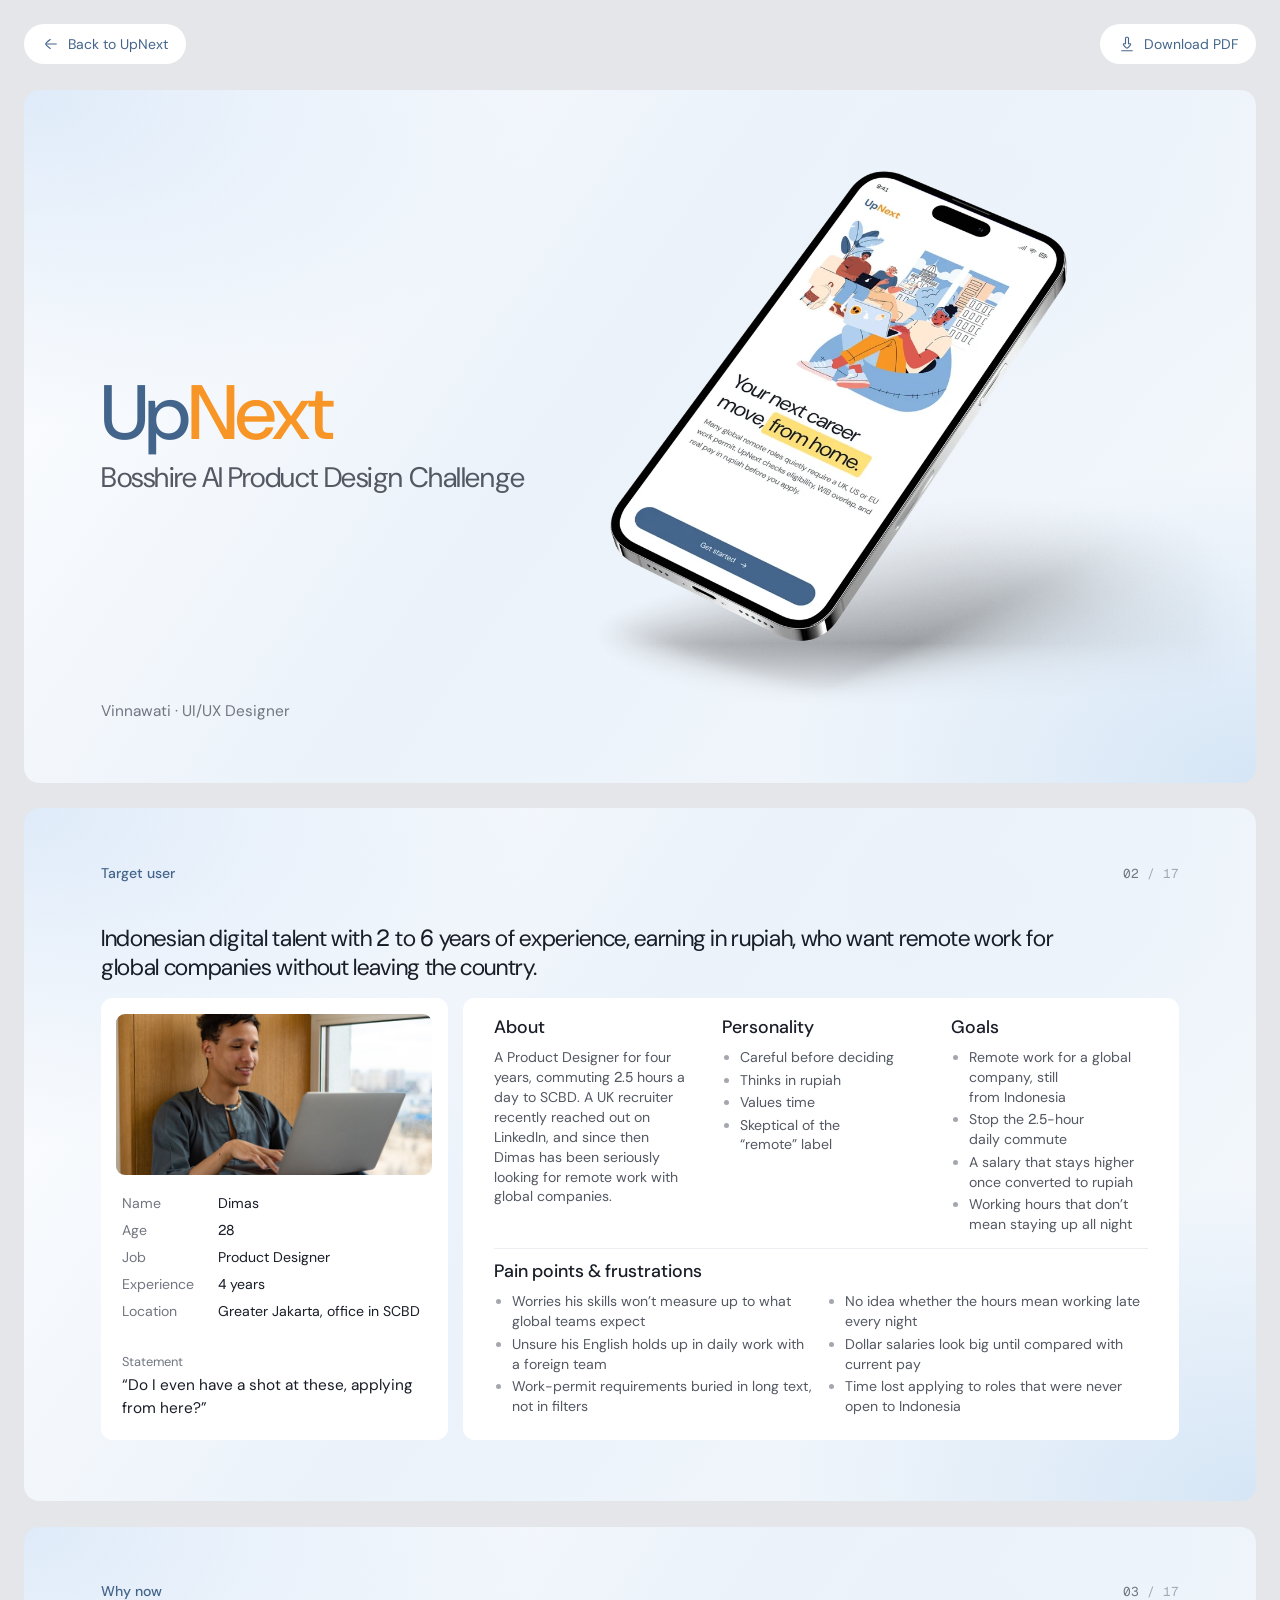
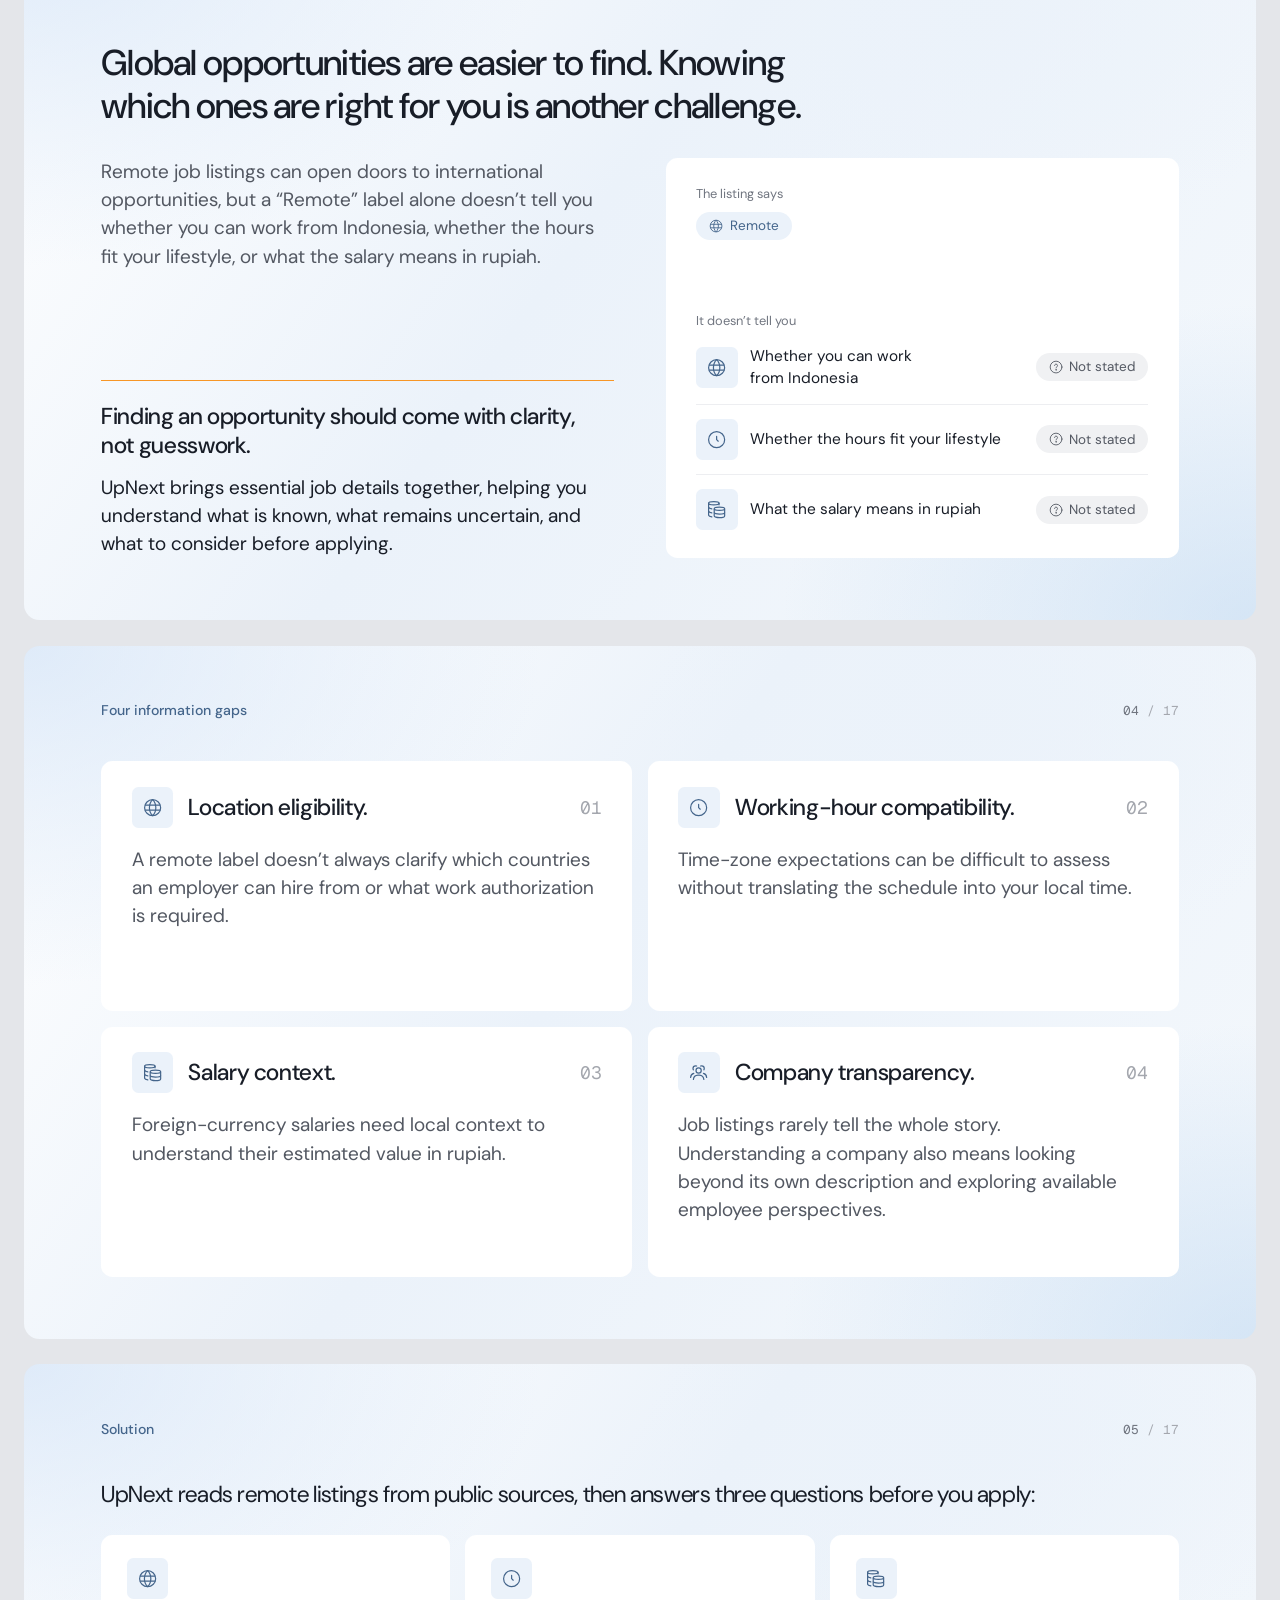
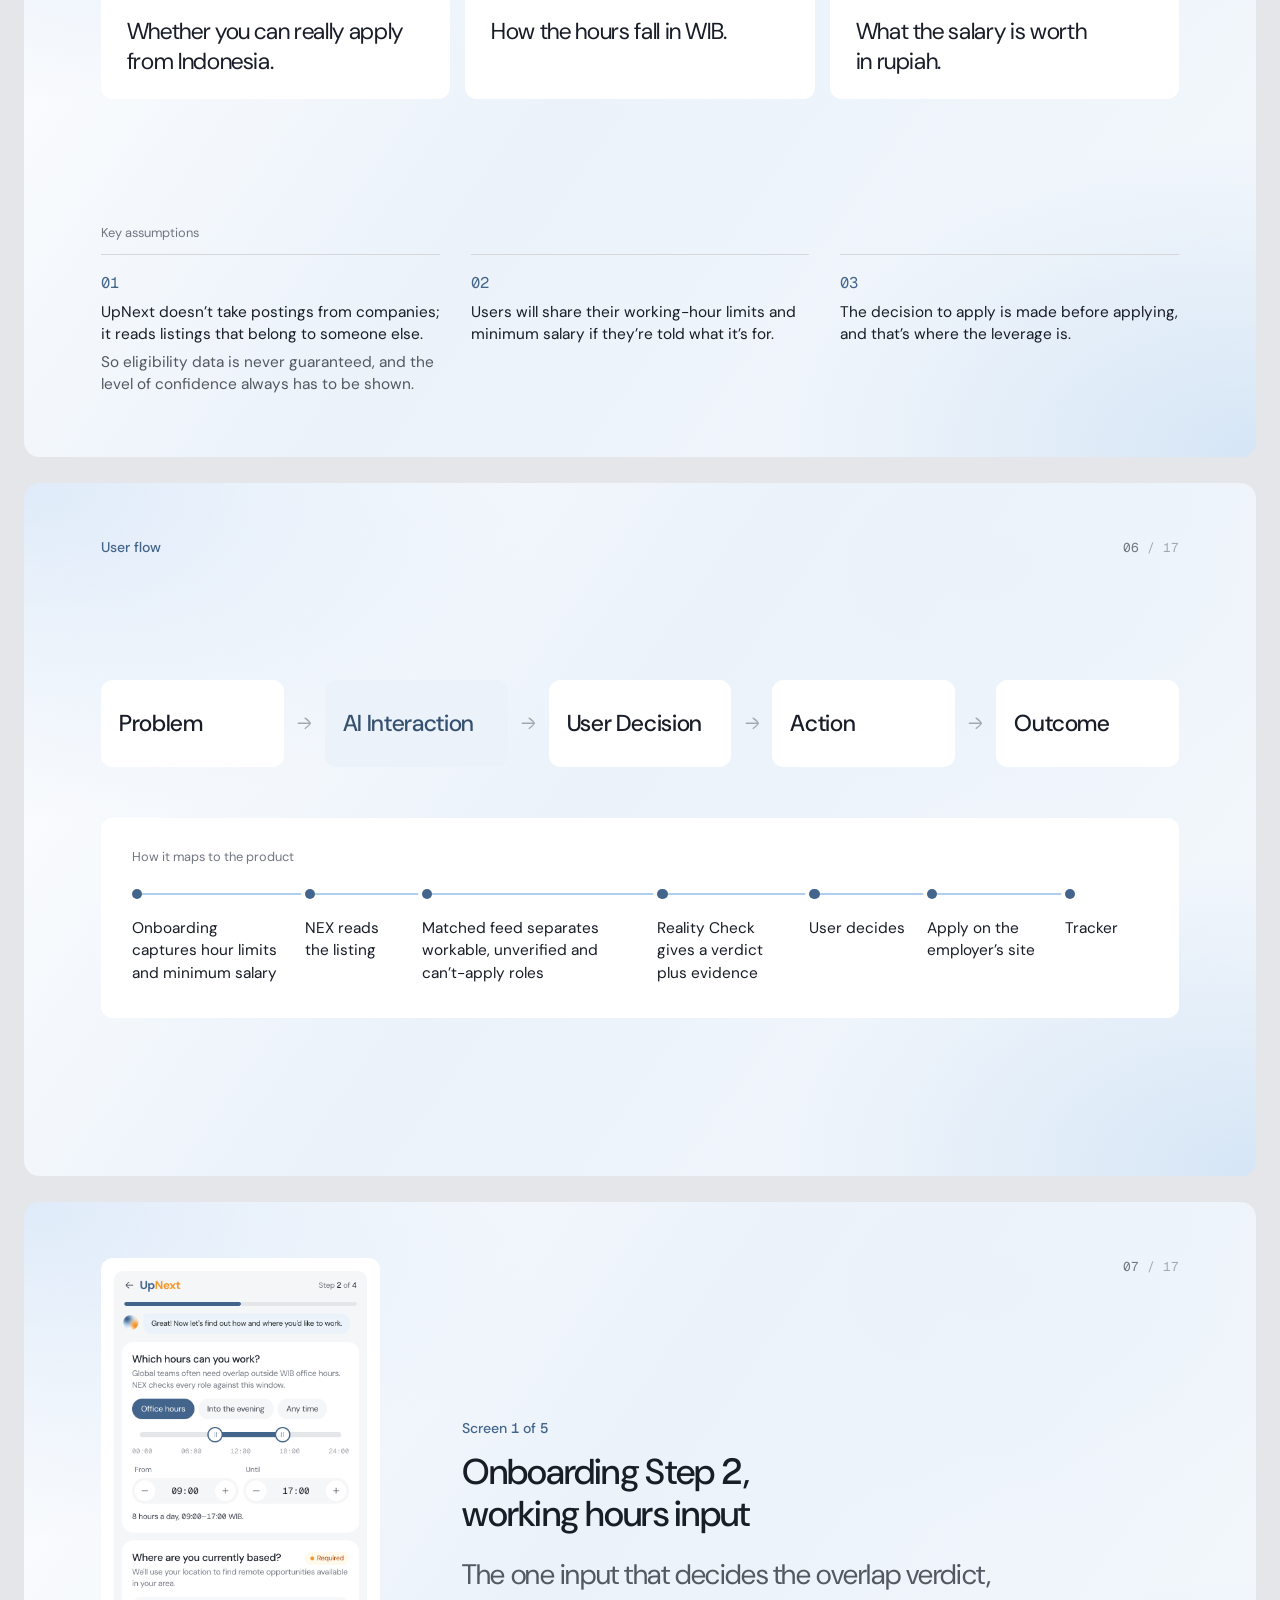
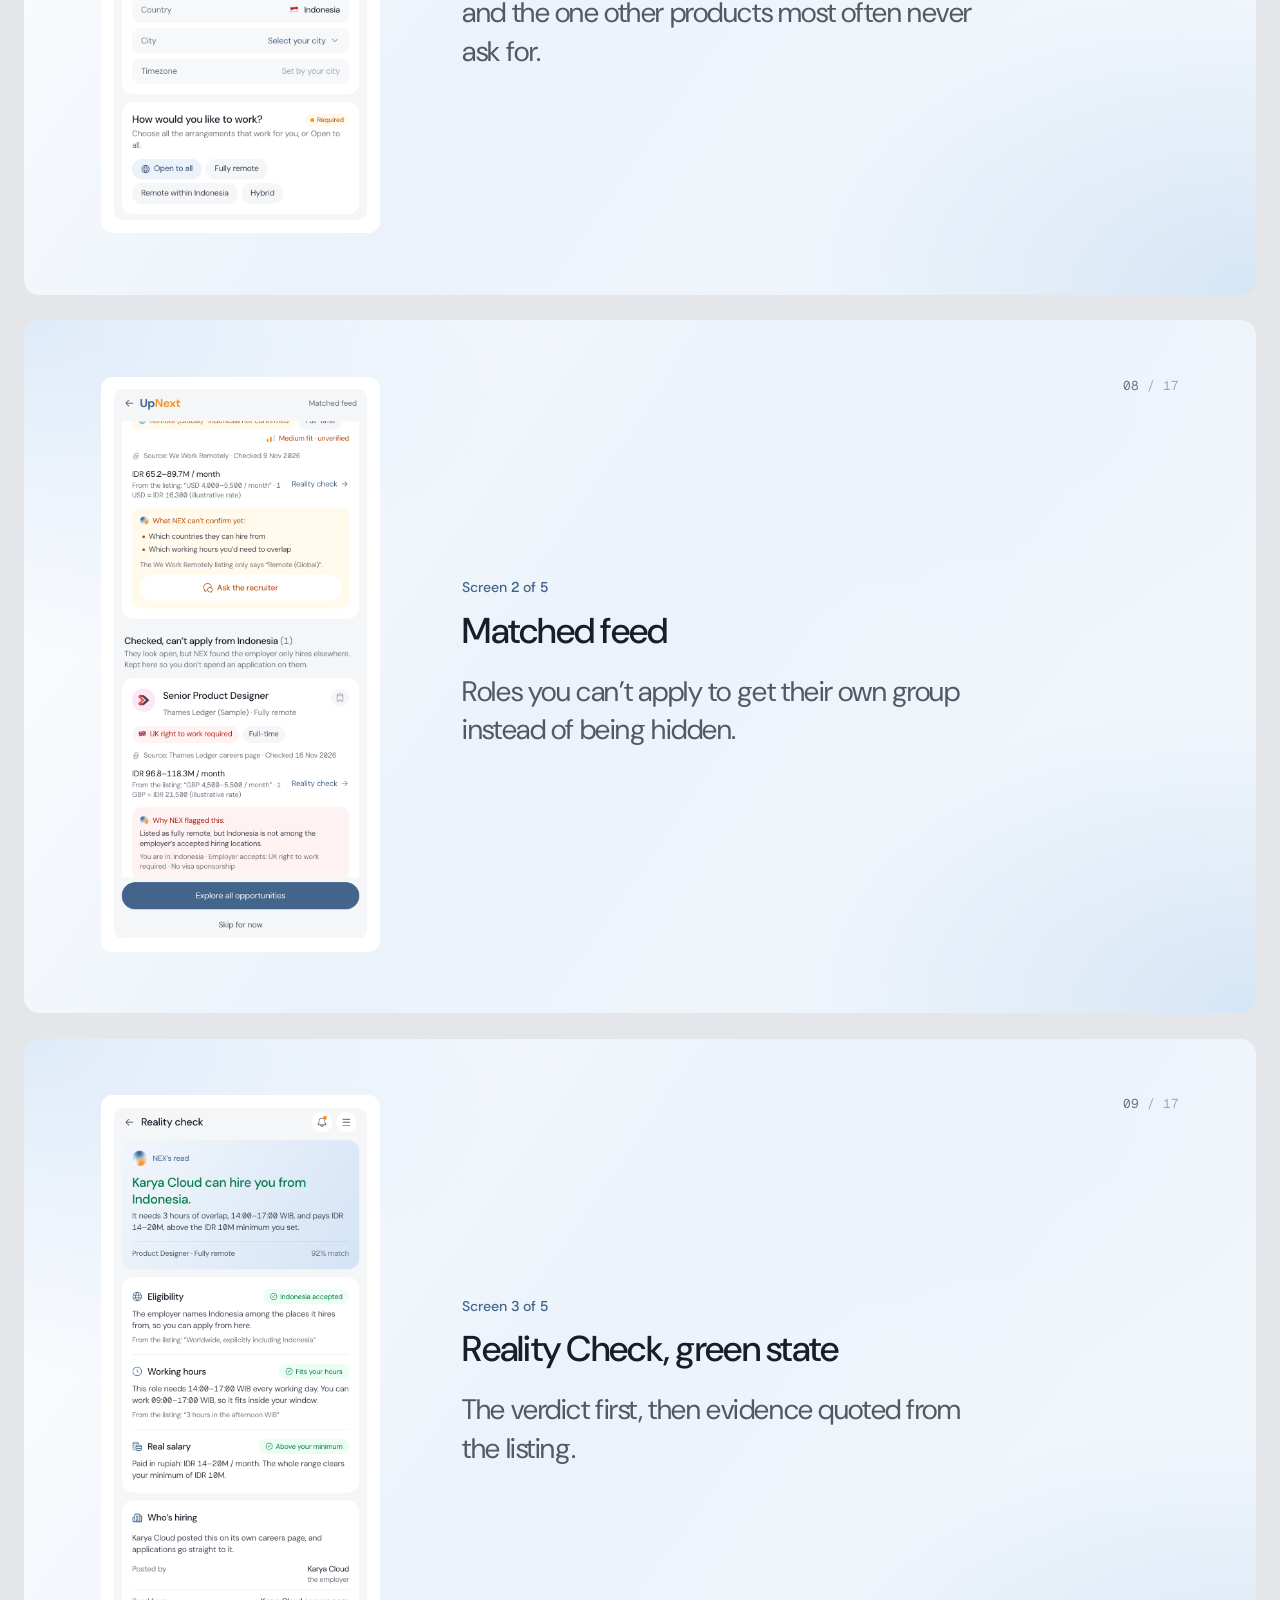
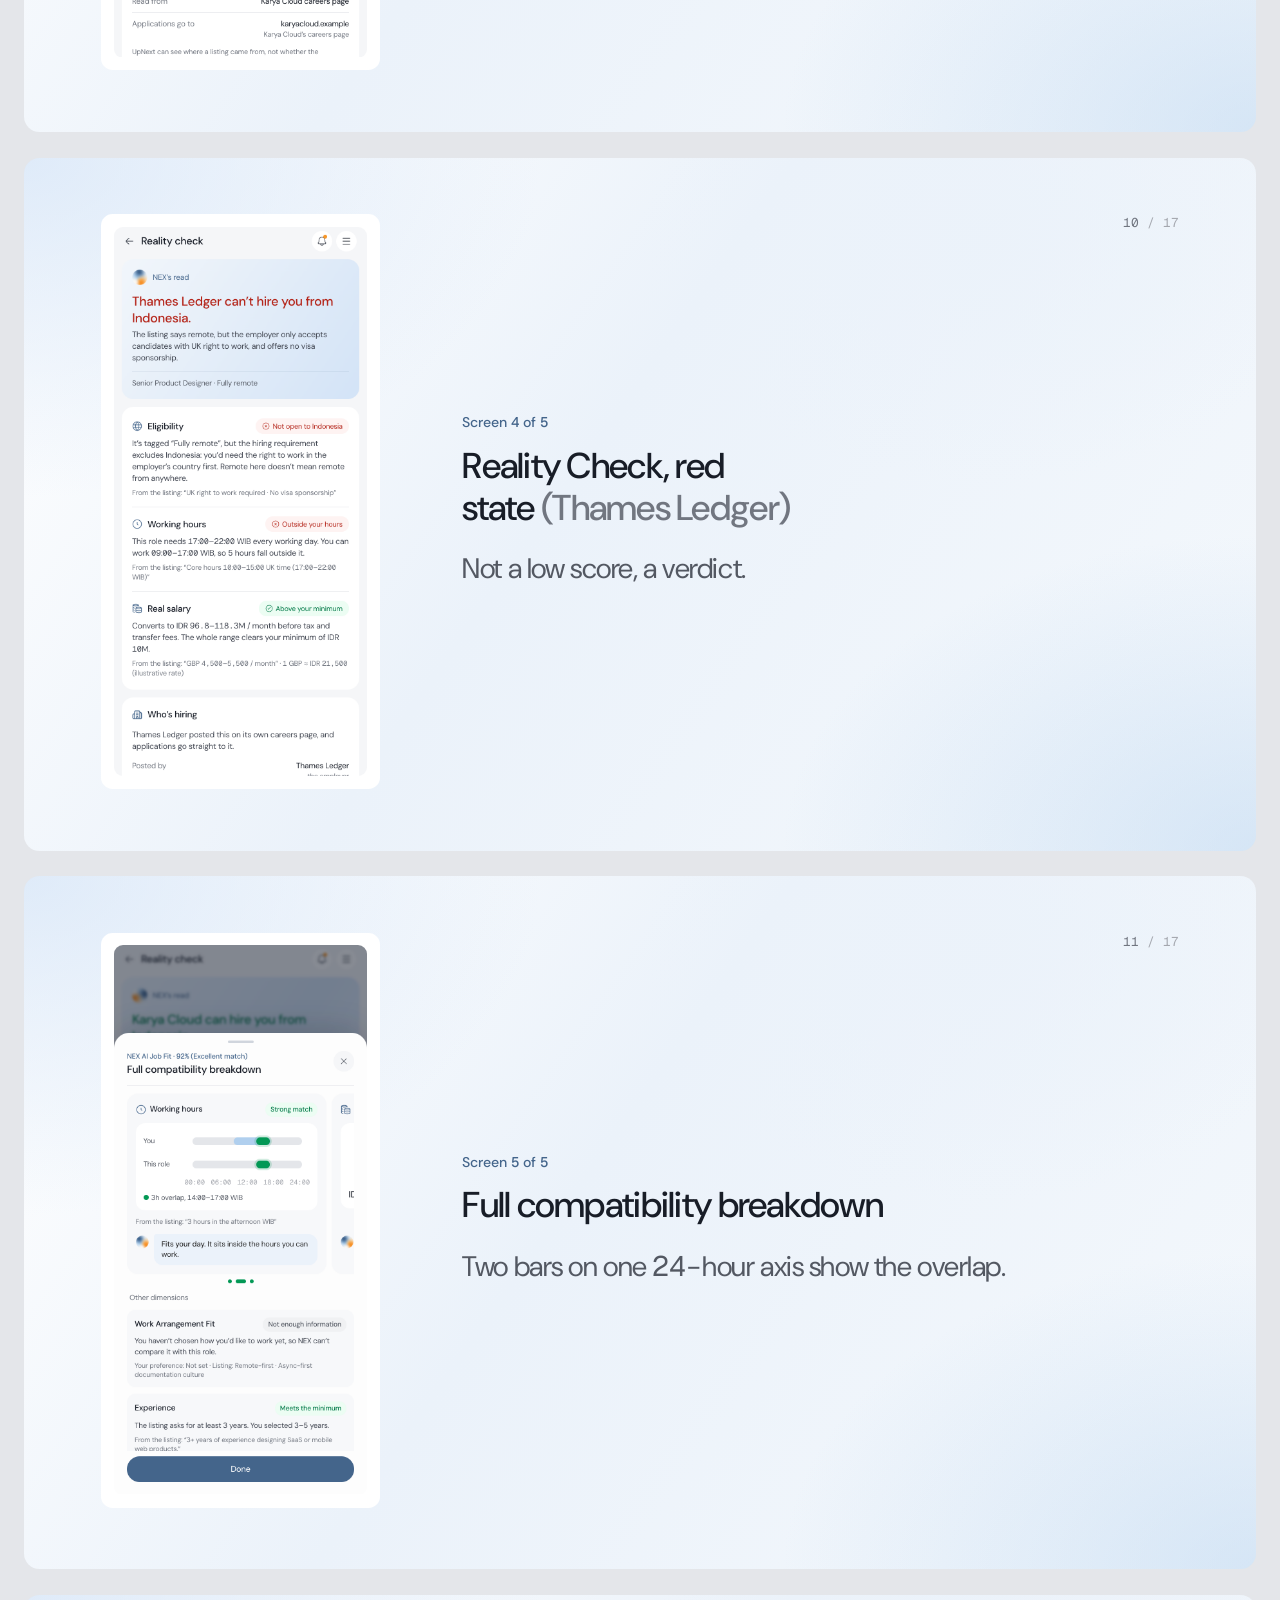
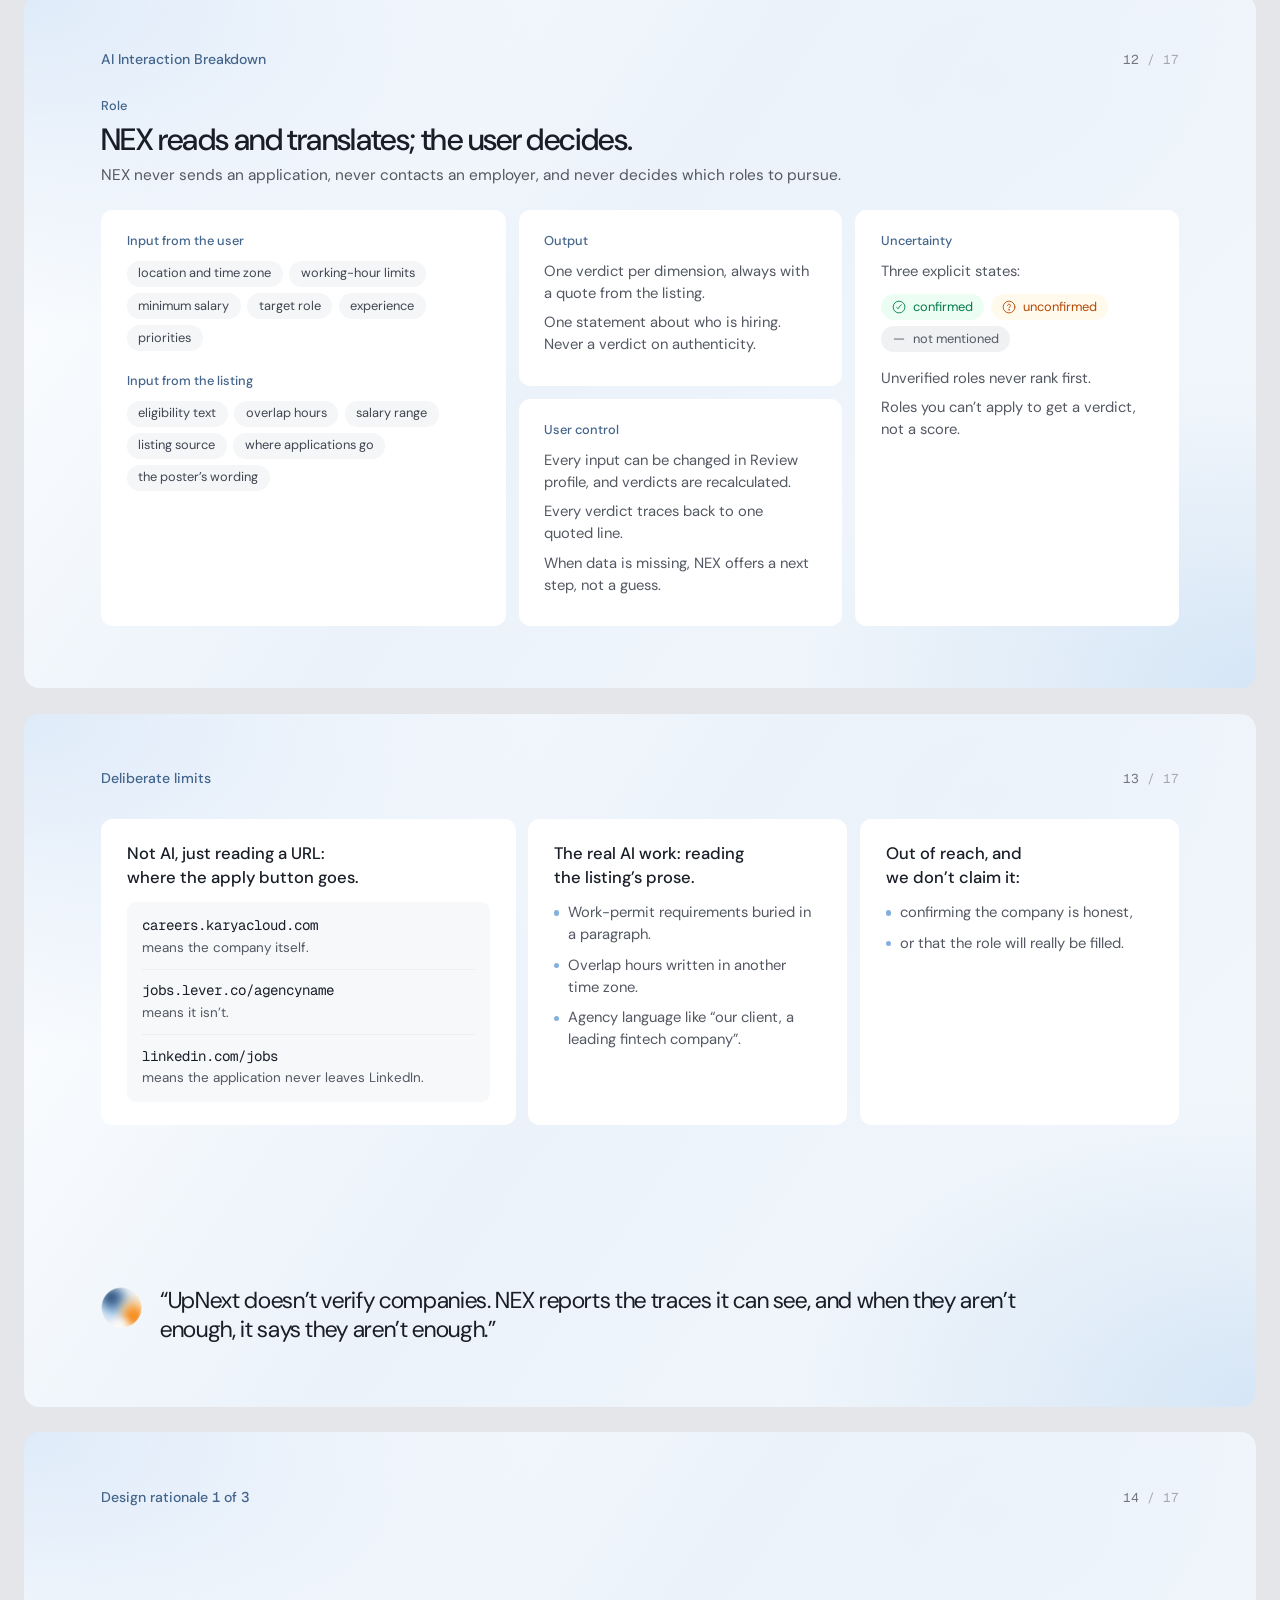
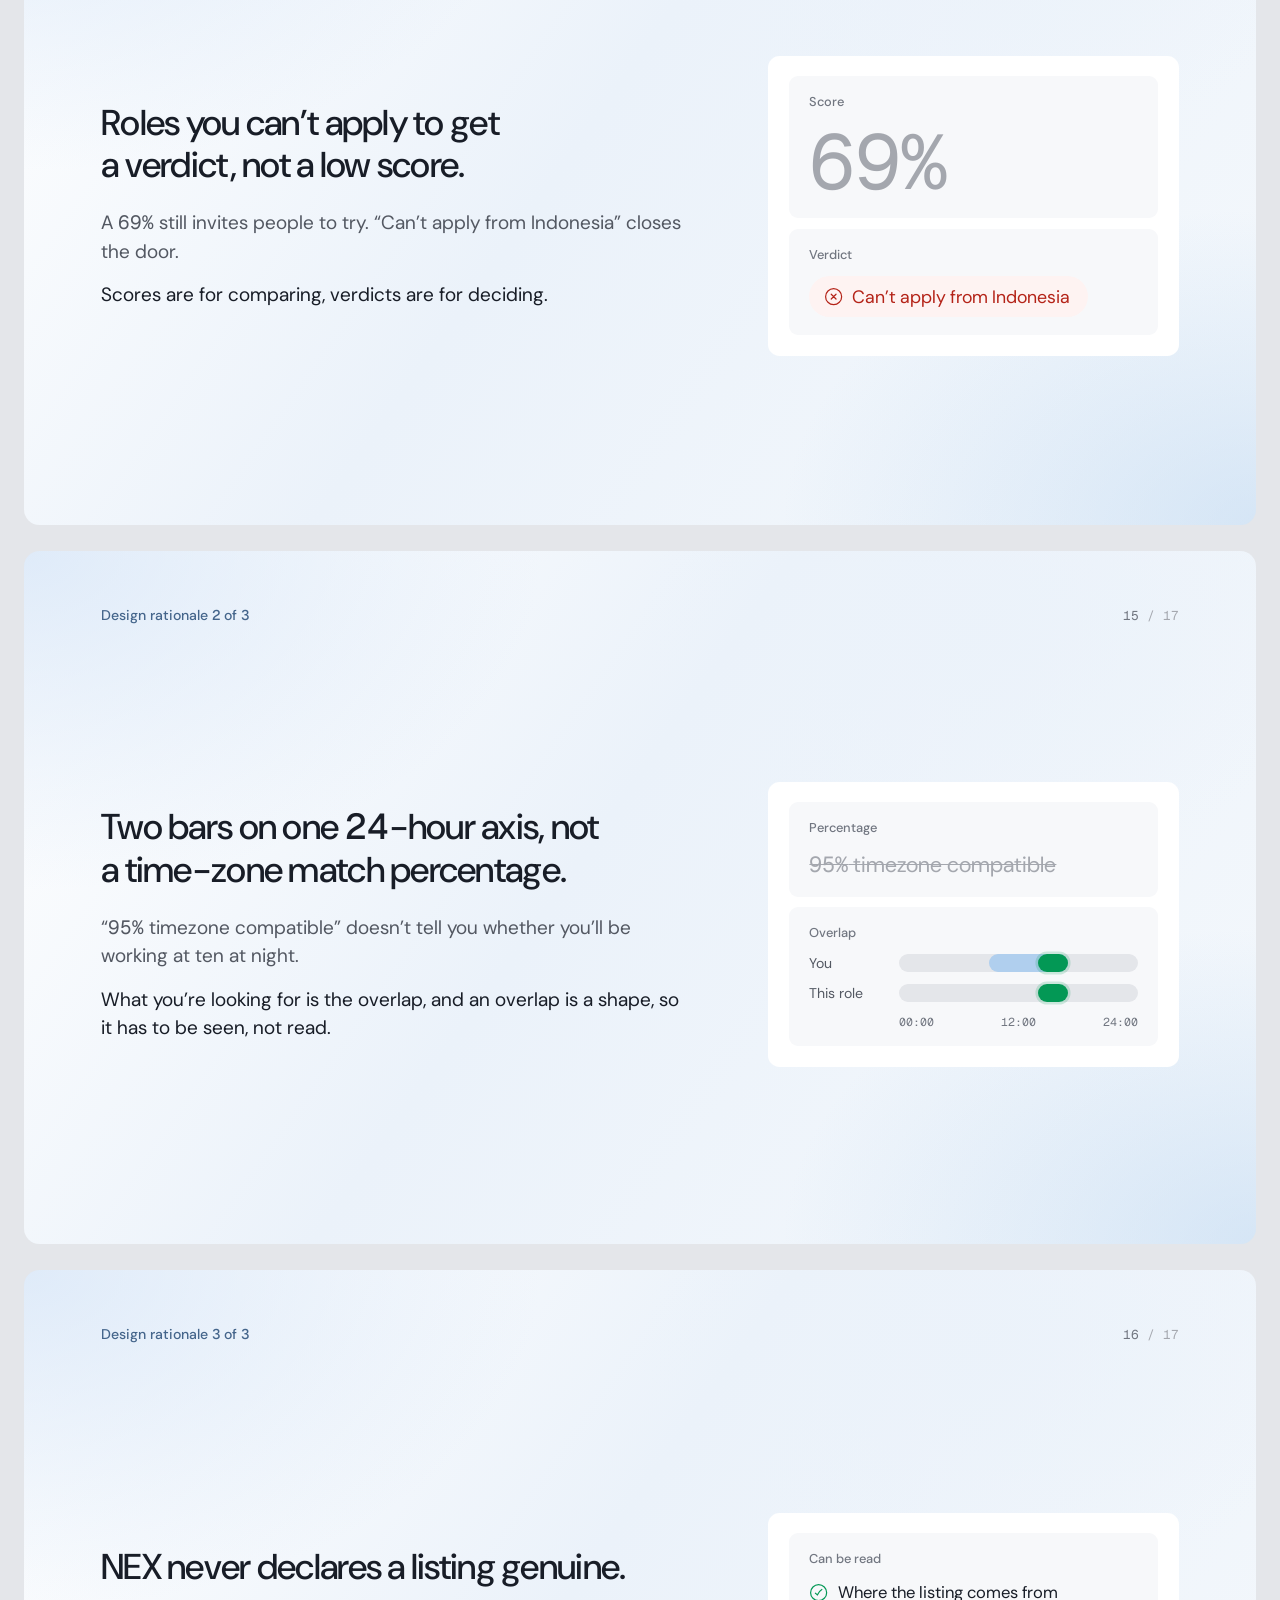
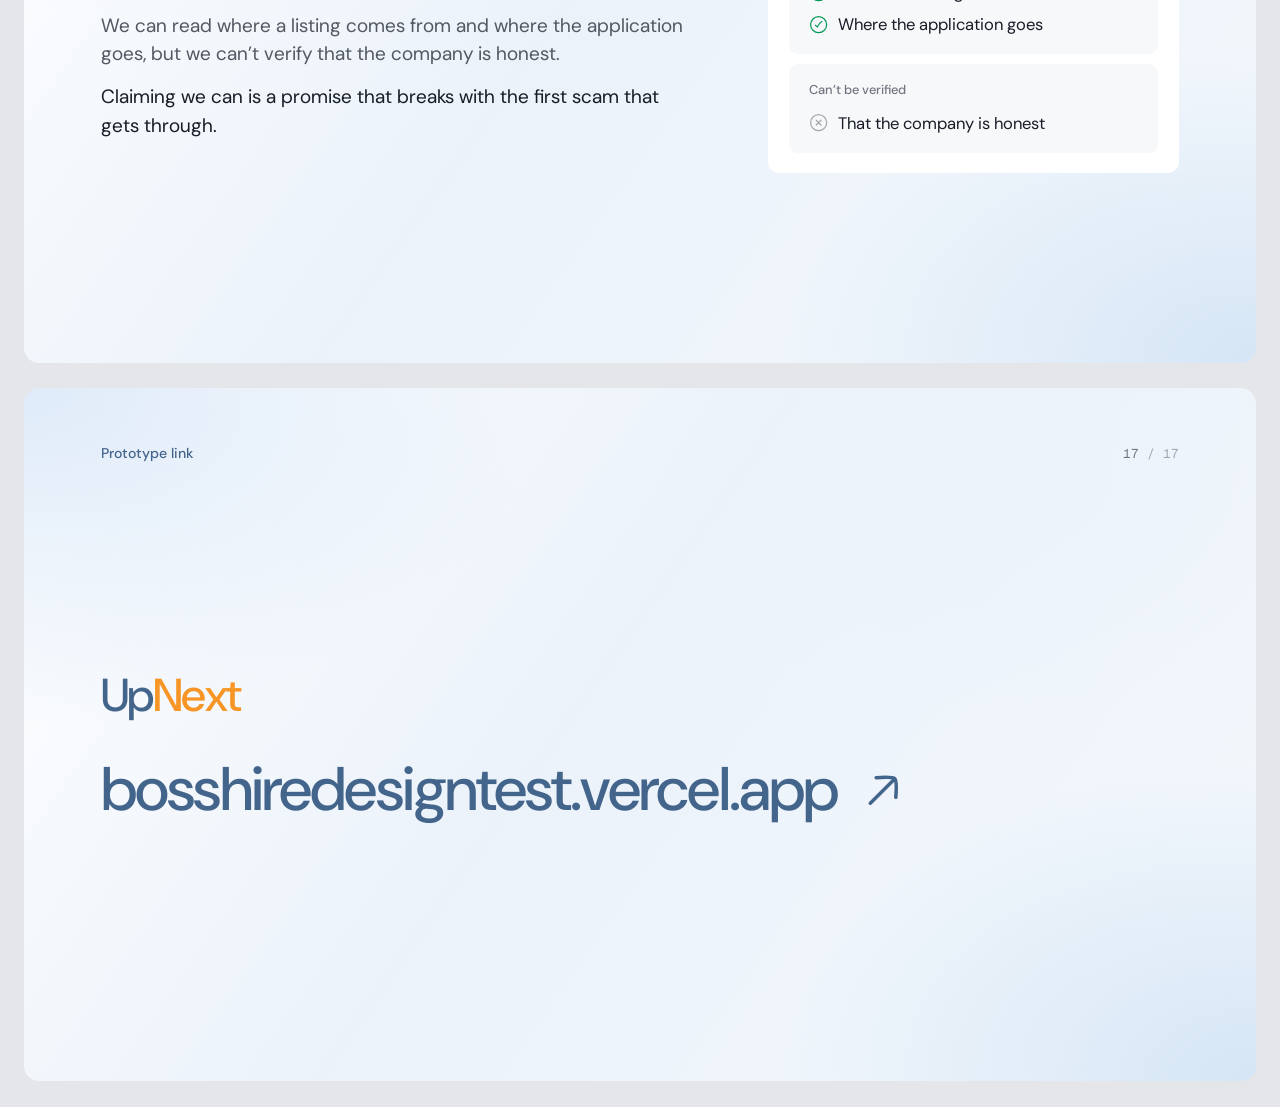
==== deck/index.html @ 77d40574 "Deck: klip layar HP dari prototype, 17 slide, dan rapikan tata letak - Lima slide layar HP memutar k" ====
<!DOCTYPE html>
<html lang="en">
<head>
  <meta charset="UTF-8" />
  <meta name="viewport" content="width=device-width, initial-scale=1.0" />
  <title>UpNext · Bosshire AI Product Design Challenge</title>
  <link rel="preconnect" href="https://fonts.googleapis.com" />
  <link rel="preconnect" href="https://fonts.gstatic.com" crossorigin />
  <link href="https://fonts.googleapis.com/css2?family=DM+Sans:opsz,wght@9..40,400;9..40,500&family=Geist+Mono:wght@400;500&display=swap" rel="stylesheet" />
  <link rel="stylesheet" href="../tokens.css" />
  <script src="../icons.js"></script>
  <style>
    /* Deck canvas: every slide is 1920x1080 (16:9). On screen the deck is zoomed to the window; in print each slide is one page */
    @page {
      size: 1920px 1080px;
      margin: 0;
    }
    * {
      box-sizing: border-box;
      margin: 0;
      padding: 0;
    }
    html {
      -webkit-print-color-adjust: exact;
      print-color-adjust: exact;
    }
    body {
      background: var(--oa-border-strong);
      font-family: var(--font-sans);
      font-weight: var(--fw-regular);
      color: var(--oa-text-strong);
      -webkit-font-smoothing: antialiased;
    }
    a {
      color: inherit;
      text-decoration: none;
    }
    svg {
      display: block;
      flex-shrink: 0;
    }
    .font-mono-ds {
      font-family: var(--font-mono);
      font-variant-numeric: tabular-nums;
      letter-spacing: 0;
    }

    .deck {
      zoom: var(--deck-zoom, 1);
      display: flex;
      flex-direction: column;
      align-items: center;
      gap: 40px;
      padding: 40px 0;
    }
    .slide {
      position: relative;
      width: 1920px;
      height: 1080px;
      overflow: hidden;
      /* Faint blue-white iridescence: the app's AI banner tints washed over white */
      background:
        radial-gradient(60% 70% at 0% 0%, color-mix(in srgb, var(--bh-primary-100) 75%, transparent) 0%, transparent 70%),
        radial-gradient(55% 65% at 100% 100%, color-mix(in srgb, var(--bh-primary-200) 45%, transparent) 0%, transparent 70%),
        radial-gradient(40% 50% at 78% 12%, color-mix(in srgb, var(--bh-primary-50) 90%, transparent) 0%, transparent 70%),
        linear-gradient(125deg, var(--oa-white) 0%, var(--bh-primary-50) 45%, #f4f8fc 100%);
      border-radius: var(--radius-dialog);
      padding: 88px 120px 96px;
      display: flex;
      flex-direction: column;
    }
    /* Screen-only bar above the slides: back to the prototype, or take the PDF */
    .deck-bar {
      width: calc(1920px * var(--deck-zoom, 1));
      margin: 0 auto;
      padding-top: 24px;
      display: flex;
      justify-content: space-between;
      gap: 12px;
    }
    .deck-bar a {
      height: 40px;
      padding: 0 18px;
      border-radius: var(--radius-pill);
      background: var(--oa-white);
      color: var(--oa-primary-text);
      font-size: 14px;
      display: inline-flex;
      align-items: center;
      gap: 8px;
    }
    .deck-bar a:hover {
      background: var(--oa-primary-50);
    }
    .deck-bar svg {
      width: 18px;
      height: 18px;
    }
    @media print {
      .deck-bar,
      .shot-card video {
        display: none;
      }
      .shot-card .print-shot {
        display: block;
      }
      body {
        background: var(--oa-surface);
      }
      .deck {
        zoom: 1 !important;
        gap: 0;
        padding: 0;
      }
      .slide {
        border-radius: 0;
        break-after: page;
      }
    }

    /* ── Slide chrome ── */
    .head {
      display: flex;
      align-items: center;
      justify-content: space-between;
      height: 28px;
      margin-bottom: 64px;
      flex-shrink: 0;
    }
    .eyebrow {
      font-size: 22px;
      line-height: 28px;
      font-weight: var(--fw-medium);
      color: var(--oa-primary);
    }
    .pg {
      font-size: 20px;
      line-height: 28px;
      color: var(--oa-text-subtle);
    }
    .pg b {
      font-weight: var(--fw-regular);
      color: var(--oa-text-muted);
    }
    .body {
      flex: 1;
      min-height: 0;
      display: flex;
      flex-direction: column;
    }

    /* No lone word on a last line: headings balance their lines, running text avoids orphans */
    h1, h2, h3, .lead {
      text-wrap: balance;
    }
    p, li, dd {
      text-wrap: pretty;
    }

    /* ── Type scale ── */
    .t-display {
      font-size: 120px;
      line-height: 128px;
      font-weight: var(--fw-medium);
      letter-spacing: -0.03em;
    }
    .t-h1 {
      font-size: 72px;
      line-height: 82px;
      font-weight: var(--fw-medium);
      letter-spacing: -0.025em;
    }
    .t-h2 {
      font-size: 56px;
      line-height: 66px;
      font-weight: var(--fw-medium);
      letter-spacing: -0.02em;
    }
    .t-h3 {
      font-size: 36px;
      line-height: 46px;
      font-weight: var(--fw-medium);
      letter-spacing: -0.015em;
    }
    .t-lead {
      font-size: 44px;
      line-height: 60px;
      letter-spacing: -0.015em;
    }
    .t-body {
      font-size: 30px;
      line-height: 44px;
      color: var(--oa-text-secondary);
    }
    .t-small {
      font-size: 24px;
      line-height: 35px;
      color: var(--oa-text-secondary);
    }
    .t-label {
      font-size: 20px;
      line-height: 26px;
      color: var(--oa-text-muted);
    }
    .strong {
      color: var(--oa-text-strong);
    }
    .primary {
      color: var(--oa-primary);
    }

    /* ── Surfaces: card 18 → frame 14 → item 10, flat ── */
    .card {
      background: var(--oa-white);
      border-radius: var(--radius-card);
      padding: 48px;
    }
    .frame {
      background: var(--oa-surface-muted);
      border-radius: var(--radius-frame);
      padding: 28px 32px;
    }
    .tile {
      width: 64px;
      height: 64px;
      border-radius: var(--radius-inner);
      background: var(--oa-primary-50);
      color: var(--oa-primary);
      display: flex;
      align-items: center;
      justify-content: center;
      flex-shrink: 0;
    }
    .tile svg {
      width: 30px;
      height: 30px;
    }
    .chip {
      height: 44px;
      padding: 0 20px;
      border-radius: var(--radius-pill);
      background: var(--oa-surface);
      color: var(--oa-text-body);
      font-size: 21px;
      line-height: 1;
      display: inline-flex;
      align-items: center;
      gap: 10px;
      white-space: nowrap;
    }
    .chip svg {
      width: 22px;
      height: 22px;
    }
    .chip-ok {
      background: var(--oa-success-surface);
      color: var(--oa-success-strong);
    }
    .chip-warn {
      background: var(--oa-attention-surface);
      color: var(--oa-attention-text);
    }
    .chip-muted {
      background: var(--oa-button-secondary);
      color: var(--oa-text-secondary);
    }
    .chip-bad {
      background: var(--oa-danger-surface);
      color: var(--oa-danger-strong);
    }
    .rows > * + * {
      border-top: 1px solid var(--oa-border);
    }
    .logo {
      font-weight: var(--fw-medium);
      letter-spacing: -0.035em;
      line-height: 1;
    }
    .logo-up {
      color: var(--bh-primary);
    }
    .logo-next {
      color: var(--bh-accent);
    }

    /* ── 01 Title ── */
    .s-title {
      padding: 0 0 0 120px;
      flex-direction: row;
      align-items: center;
    }
    .s-title .left {
      width: 760px;
      flex-shrink: 0;
      display: flex;
      flex-direction: column;
    }
    .s-title .logo {
      font-size: 120px;
    }
    .s-title .cover {
      flex: 1;
      height: 100%;
      display: flex;
      align-items: center;
      justify-content: center;
    }
    .s-title .cover img {
      width: 1080px;
      height: auto;
      margin-right: -40px;
    }
    .s-title .byline {
      position: absolute;
      left: 120px;
      bottom: 96px;
      font-size: 24px;
      line-height: 32px;
      color: var(--oa-text-muted);
    }

    /* ── 02 Target user ── */
    .persona {
      flex: 1;
      min-height: 0;
      margin-top: 24px;
      display: grid;
      grid-template-columns: 540px minmax(0, 1fr);
      gap: 24px;
    }
    .persona-id {
      padding: 24px 24px 32px;
      display: flex;
      flex-direction: column;
    }
    .persona-photo {
      position: relative;
      height: 252px;
      border-radius: var(--radius-frame);
      background: var(--bh-primary-50);
      overflow: hidden;
    }
    /* Dimas: Pexels photo 7583898 by Mikhail Nilov (free to use under the Pexels license) */
    .persona-photo img {
      width: 100%;
      height: 100%;
      object-fit: cover;
      object-position: 50% 22%;
    }
    .persona-facts {
      margin: 28px 8px 0;
      display: grid;
      grid-template-columns: 150px minmax(0, 1fr);
      row-gap: 10px;
      font-size: 22px;
      line-height: 32px;
    }
    .persona-facts dt {
      color: var(--oa-text-muted);
    }
    .persona-facts dd {
      color: var(--oa-text-strong);
    }
    .persona-quote {
      margin: auto 8px 0;
    }
    /* About, Personality and Goals across the top; Pain points takes the full width below, in two columns */
    .persona-detail {
      padding: 28px 48px;
      display: grid;
      grid-template-columns: repeat(3, minmax(0, 1fr));
      grid-template-rows: auto 1fr;
      gap: 20px 48px;
    }
    .persona-detail .t-small {
      font-size: 22px;
      line-height: 31px;
    }
    .persona-detail .pains {
      grid-column: 1 / -1;
      padding-top: 18px;
      border-top: 1px solid var(--oa-border);
    }
    .persona-detail .pains ul {
      columns: 2;
      column-gap: 48px;
    }
    .persona-detail .pains li {
      break-inside: avoid;
    }
    .persona-detail h3 {
      font-size: 28px;
      line-height: 36px;
      font-weight: var(--fw-medium);
      margin-bottom: 14px;
    }
    .persona-detail ul {
      padding-left: 28px;
    }
    .persona-detail li::marker {
      color: var(--oa-text-subtle);
    }
    .persona-detail li + li {
      margin-top: 4px;
    }

    /* ── 04 Information gaps ── */
    .gaps {
      display: grid;
      grid-template-columns: repeat(2, minmax(0, 1fr));
      grid-template-rows: repeat(2, minmax(0, 1fr));
      gap: 24px;
      flex: 1;
    }
    .gap {
      padding: 40px 48px;
      display: flex;
      flex-direction: column;
      gap: 28px;
    }
    .gap .top {
      display: flex;
      align-items: center;
      gap: 24px;
    }
    .gap .top h2 {
      flex: 1;
    }
    .gap .num {
      font-size: 28px;
      color: var(--oa-text-subtle);
    }

    /* ── 03 Why now: the argument on the left, what a "Remote" label leaves out on the right ── */
    .why {
      flex: 1;
      min-height: 0;
      margin-top: 48px;
      display: grid;
      grid-template-columns: minmax(0, 1fr) minmax(0, 1fr);
      gap: 80px;
    }
    .why-text {
      display: flex;
      flex-direction: column;
      justify-content: space-between;
    }
    .why-close {
      padding-top: 32px;
      border-top: 2px solid var(--bh-accent);
    }
    .label-card {
      padding: 44px 48px;
      display: flex;
      flex-direction: column;
    }
    .remote-chip {
      align-self: flex-start;
      margin-top: 14px;
      background: var(--oa-primary-50);
      color: var(--oa-primary);
    }
    .unknown {
      display: grid;
      grid-template-columns: 64px minmax(0, 1fr) auto;
      align-items: center;
      gap: 20px;
      padding: 22px 0;
    }
    .unknown:first-child {
      padding-top: 0;
    }
    .unknown:last-child {
      padding-bottom: 0;
    }

    /* ── 05 Solution and key assumptions ── */
    .questions {
      margin-top: 40px;
      display: grid;
      grid-template-columns: repeat(3, minmax(0, 1fr));
      gap: 24px;
    }
    .question {
      padding: 36px 40px;
      display: flex;
      flex-direction: column;
      gap: 28px;
    }
    .assumptions {
      margin-top: auto;
      display: grid;
      grid-template-columns: repeat(3, minmax(0, 1fr));
      gap: 48px;
    }
    .assumptions > div {
      padding-top: 28px;
      border-top: 2px solid var(--oa-line);
    }
    .assumptions .n {
      display: block;
      margin-bottom: 12px;
      font-size: 24px;
      color: var(--oa-primary);
    }

    /* ── 06 Flow ── */
    .flow {
      display: flex;
      align-items: center;
      gap: 16px;
    }
    .flow .node {
      flex: 1;
      height: 136px;
      border-radius: var(--radius-card);
      background: var(--oa-white);
      display: flex;
      flex-direction: column;
      justify-content: center;
      gap: 6px;
      padding: 0 28px;
    }
    .flow .node.ai {
      background: var(--oa-primary-50);
    }
    .flow .node.ai .t-h3 {
      color: var(--oa-primary-strong);
    }
    .flow .arrow {
      color: var(--oa-text-subtle);
    }
    .flow .arrow svg {
      width: 32px;
      height: 32px;
    }
    .map {
      display: grid;
      grid-template-columns: 1.25fr 0.85fr 1.7fr 1.1fr 0.85fr 1fr 0.6fr;
    }
    .map .step {
      position: relative;
      padding-right: 32px;
    }
    .map .step:not(:last-child)::after {
      content: '';
      position: absolute;
      left: 16px;
      right: 0;
      top: 7px;
      height: 2px;
      background: var(--oa-primary-200);
    }
    .map .dot {
      width: 16px;
      height: 16px;
      border-radius: 50%;
      background: var(--oa-primary);
      box-shadow: 0 0 0 6px var(--oa-white);
      margin-bottom: 28px;
    }

    /* ── 07–11 Screens ── */
    .s-screen {
      padding: 88px 120px 96px;
      flex-direction: row;
      align-items: center;
      gap: 128px;
    }
    .shot-card {
      background: var(--oa-white);
      border-radius: var(--radius-card);
      padding: 20px;
      flex-shrink: 0;
    }
    .shot-card img,
    .shot-card video {
      display: block;
      width: 395px;
      height: auto;
      border-radius: var(--radius-frame);
    }
    /* Clips are recorded from the live prototype; print and PDF fall back to the still */
    .shot-card .print-shot {
      display: none;
    }
    .s-screen .text {
      flex: 1;
      max-width: 880px;
      display: flex;
      flex-direction: column;
    }
    .pg-abs {
      position: absolute;
      top: 88px;
      right: 120px;
    }

    /* ── 12 AI breakdown ── */
    .ai-grid {
      display: grid;
      grid-template-columns: minmax(0, 1.25fr) minmax(0, 1fr) minmax(0, 1fr);
      grid-template-rows: auto auto;
      gap: 20px;
      flex: 1;
      min-height: 0;
    }
    .ai-grid .card {
      padding: 36px 40px;
      display: flex;
      flex-direction: column;
      gap: 18px;
    }
    .ai-grid .label {
      font-size: 20px;
      line-height: 26px;
      font-weight: var(--fw-medium);
      color: var(--oa-primary);
    }
    .ai-grid p {
      font-size: 23px;
      line-height: 34px;
      color: var(--oa-text-secondary);
    }
    .ai-grid p + p {
      margin-top: -6px;
    }
    .chips {
      display: flex;
      flex-wrap: wrap;
      gap: 10px;
    }
    .ai-grid .chip {
      height: 40px;
      font-size: 20px;
      padding: 0 18px;
    }

    /* ── 13 Limits ── */
    .lim-grid {
      display: grid;
      grid-template-columns: minmax(0, 1.3fr) minmax(0, 1fr) minmax(0, 1fr);
      gap: 20px;
    }
    .lim-grid .card {
      padding: 36px 40px;
      display: flex;
      flex-direction: column;
      gap: 20px;
    }
    .lim-grid .lead {
      font-size: 26px;
      line-height: 37px;
      font-weight: var(--fw-medium);
      color: var(--oa-text-strong);
    }
    .lim-grid p,
    .lim-grid li {
      font-size: 23px;
      line-height: 34px;
      color: var(--oa-text-secondary);
    }
    .lim-grid ul {
      list-style: none;
      display: flex;
      flex-direction: column;
      gap: 14px;
    }
    .lim-grid li {
      display: flex;
      gap: 14px;
    }
    .lim-grid li::before {
      content: '';
      width: 8px;
      height: 8px;
      border-radius: 50%;
      background: var(--oa-primary-300);
      margin-top: 13px;
      flex-shrink: 0;
    }
    .url-rows {
      padding: 4px 24px;
    }
    .url-row {
      padding: 18px 0;
      display: flex;
      flex-direction: column;
      gap: 4px;
    }
    .url-row code {
      font-family: var(--font-mono);
      font-size: 22px;
      line-height: 30px;
      color: var(--oa-text-strong);
    }
    .url-row span {
      font-size: 21px;
      line-height: 30px;
      color: var(--oa-text-secondary);
    }
    .quote {
      margin-top: auto;
      display: flex;
      align-items: flex-start;
      gap: 28px;
    }
    .quote img {
      width: 64px;
      height: 64px;
      border-radius: 50%;
      flex-shrink: 0;
      margin-top: 2px;
    }

    /* ── 14–16 Rationale ── */
    .rat {
      display: grid;
      grid-template-columns: minmax(0, 1fr) 640px;
      gap: 120px;
      align-items: center;
      flex: 1;
    }
    .rat .card {
      display: flex;
      flex-direction: column;
      gap: 16px;
      padding: 32px;
    }
    .rat .frame {
      display: flex;
      flex-direction: column;
      gap: 20px;
    }
    .rat .frame .t-label {
      font-weight: var(--fw-medium);
    }
    .big-num {
      font-size: 120px;
      line-height: 120px;
      color: var(--oa-text-subtle);
    }
    .verdict-chip {
      height: 64px;
      padding: 0 28px 0 22px;
      border-radius: var(--radius-pill);
      background: var(--oa-danger-surface);
      color: var(--oa-danger-strong);
      font-size: 28px;
      display: inline-flex;
      align-items: center;
      gap: 14px;
      align-self: flex-start;
    }
    .verdict-chip svg {
      width: 30px;
      height: 30px;
    }
    .struck {
      font-size: 34px;
      line-height: 44px;
      color: var(--oa-text-subtle);
      text-decoration: line-through;
      text-decoration-thickness: 2px;
    }
    .hours {
      display: grid;
      grid-template-columns: 132px minmax(0, 1fr);
      align-items: center;
      row-gap: 18px;
      column-gap: 8px;
    }
    .hours .who {
      font-size: 22px;
      color: var(--oa-text-secondary);
    }
    .track {
      position: relative;
      height: 28px;
      border-radius: var(--radius-pill);
      background: var(--oa-border-strong);
    }
    .track i {
      position: absolute;
      top: 0;
      bottom: 0;
      border-radius: var(--radius-pill);
    }
    .ticks {
      display: flex;
      justify-content: space-between;
      font-size: 18px;
      color: var(--oa-text-muted);
    }
    .check-list {
      display: flex;
      flex-direction: column;
      gap: 14px;
    }
    .check-list div {
      display: flex;
      align-items: center;
      gap: 14px;
      font-size: 26px;
      line-height: 36px;
      color: var(--oa-text-strong);
    }
    .check-list svg {
      width: 30px;
      height: 30px;
    }

    /* ── 17 Close ── */
    .s-close .body {
      justify-content: center;
      align-items: flex-start;
      padding-bottom: 40px;
    }
    .big-link {
      display: inline-flex;
      align-items: center;
      gap: 28px;
      font-size: 96px;
      line-height: 112px;
      font-weight: var(--fw-medium);
      letter-spacing: -0.03em;
      color: var(--oa-primary);
    }
    .big-link svg {
      width: 88px;
      height: 88px;
    }
  </style>
</head>
<body>
  <nav class="deck-bar">
    <a href="../"><i data-lucide="arrow-left"></i><span>Back to UpNext</span></a>
    <a href="../UpNext-Design-Challenge.pdf" download><i data-lucide="download"></i><span>Download PDF</span></a>
  </nav>
  <main class="deck">

    <!-- 01 · Title -->
    <section class="slide s-title">
      <div class="left">
        <div class="logo"><span class="logo-up">Up</span><span class="logo-next">Next</span></div>
        <p class="t-lead" style="margin-top: 12px; color: var(--oa-text-secondary)">Bosshire AI Product Design Challenge</p>
      </div>
      <p class="byline">Vinnawati · UI/UX Designer</p>
      <div class="cover">
        <img src="../door-cover.webp" alt="UpNext's welcome screen on a phone" />
      </div>
    </section>

    <!-- 02 · Target user -->
    <section class="slide">
      <div class="head"><span class="eyebrow">Target user</span><span class="pg font-mono-ds"><b>02</b> / 17</span></div>
      <div class="body">
        <p class="t-h3" style="font-weight: var(--fw-regular); max-width: 1560px">
          Indonesian digital talent with <span class="font-mono-ds">2</span> to <span class="font-mono-ds">6</span> years of experience, earning in rupiah, who want remote work for global companies without leaving the country.
        </p>
        <div class="persona">
          <div class="card persona-id">
            <div class="persona-photo"><img src="dimas.jpg" alt="Dimas working on a laptop by the window" /></div>
            <dl class="persona-facts">
              <dt>Name</dt><dd>Dimas</dd>
              <dt>Age</dt><dd><span class="font-mono-ds">28</span></dd>
              <dt>Job</dt><dd>Product Designer</dd>
              <dt>Experience</dt><dd><span class="font-mono-ds">4</span> years</dd>
              <dt>Location</dt><dd>Greater Jakarta, office in SCBD</dd>
            </dl>
            <div class="persona-quote">
              <p class="t-label">Statement</p>
              <p class="t-small strong" style="margin-top: 6px">“Do I even have a shot at these, applying from here?”</p>
            </div>
          </div>
          <div class="card persona-detail">
            <div>
              <h3>About</h3>
              <p class="t-small">A Product Designer for four years, commuting <span class="font-mono-ds">2</span>.<span class="font-mono-ds">5</span> hours a day to SCBD. A UK recruiter recently reached out on LinkedIn, and since then Dimas has been seriously looking for remote work with global companies.</p>
            </div>
            <div>
              <h3>Personality</h3>
              <ul class="t-small">
                <li>Careful before deciding</li>
                <li>Thinks in rupiah</li>
                <li>Values time</li>
                <li>Skeptical of the “remote” label</li>
              </ul>
            </div>
            <div>
              <h3>Goals</h3>
              <ul class="t-small">
                <li>Remote work for a global company, still from&nbsp;Indonesia</li>
                <li>Stop the <span class="font-mono-ds">2</span>.<span class="font-mono-ds">5</span>-hour daily&nbsp;commute</li>
                <li>A salary that stays higher once converted to rupiah</li>
                <li>Working hours that don’t mean staying up all night</li>
              </ul>
            </div>
            <div class="pains">
              <h3>Pain points &amp; frustrations</h3>
              <ul class="t-small">
                <li>Worries his skills won’t measure up to what global teams expect</li>
                <li>Unsure his English holds up in daily work with a foreign team</li>
                <li>Work-permit requirements buried in long text, not in filters</li>
                <li>No idea whether the hours mean working late every night</li>
                <li>Dollar salaries look big until compared with current pay</li>
                <li>Time lost applying to roles that were never open to Indonesia</li>
              </ul>
            </div>
          </div>
        </div>
      </div>
    </section>

    <!-- 03 · Why now -->
    <section class="slide">
      <div class="head"><span class="eyebrow">Why now</span><span class="pg font-mono-ds"><b>03</b> / 17</span></div>
      <div class="body">
        <h1 class="t-h2" style="max-width: 1600px">Global opportunities are easier to find. Knowing which ones are right for you is another challenge.</h1>
        <div class="why">
          <div class="why-text">
            <p class="t-body">Remote job listings can open doors to international opportunities, but a “Remote” label alone doesn’t tell you whether you can work from Indonesia, whether the hours fit your lifestyle, or what the salary means in rupiah.</p>
            <div class="why-close">
              <p class="t-h3">Finding an opportunity should come with clarity, not guesswork.</p>
              <p class="t-body strong" style="margin-top: 20px">UpNext brings essential job details together, helping you understand what is known, what remains uncertain, and what to consider before applying.</p>
            </div>
          </div>
          <div class="card label-card">
            <p class="t-label">The listing says</p>
            <span class="chip remote-chip"><i data-lucide="globe"></i>Remote</span>
            <p class="t-label" style="margin-top: auto; margin-bottom: 24px">It doesn’t tell you</p>
            <div class="rows">
              <div class="unknown">
                <div class="tile"><i data-lucide="globe"></i></div>
                <p class="t-small strong">Whether you can work from Indonesia</p>
                <span class="chip chip-muted"><i data-lucide="help-circle"></i>Not stated</span>
              </div>
              <div class="unknown">
                <div class="tile"><i data-lucide="clock"></i></div>
                <p class="t-small strong">Whether the hours fit your lifestyle</p>
                <span class="chip chip-muted"><i data-lucide="help-circle"></i>Not stated</span>
              </div>
              <div class="unknown">
                <div class="tile"><i data-lucide="coins"></i></div>
                <p class="t-small strong">What the salary means in rupiah</p>
                <span class="chip chip-muted"><i data-lucide="help-circle"></i>Not stated</span>
              </div>
            </div>
          </div>
        </div>
      </div>
    </section>

    <!-- 04 · Four information gaps -->
    <section class="slide">
      <div class="head"><span class="eyebrow">Four information gaps</span><span class="pg font-mono-ds"><b>04</b> / 17</span></div>
      <div class="body">
        <div class="gaps">
          <div class="card gap">
            <div class="top"><div class="tile"><i data-lucide="globe"></i></div><h2 class="t-h3">Location eligibility.</h2><span class="num font-mono-ds">01</span></div>
            <p class="t-body">A remote label doesn’t always clarify which countries an employer can hire from or what work authorization is required.</p>
          </div>
          <div class="card gap">
            <div class="top"><div class="tile"><i data-lucide="clock"></i></div><h2 class="t-h3">Working-hour compatibility.</h2><span class="num font-mono-ds">02</span></div>
            <p class="t-body">Time-zone expectations can be difficult to assess without translating the schedule into your local time.</p>
          </div>
          <div class="card gap">
            <div class="top"><div class="tile"><i data-lucide="coins"></i></div><h2 class="t-h3">Salary context.</h2><span class="num font-mono-ds">03</span></div>
            <p class="t-body">Foreign-currency salaries need local context to understand their estimated value in rupiah.</p>
          </div>
          <div class="card gap">
            <div class="top"><div class="tile"><i data-lucide="users"></i></div><h2 class="t-h3">Company transparency.</h2><span class="num font-mono-ds">04</span></div>
            <p class="t-body">Job listings rarely tell the whole story. Understanding a company also means looking beyond its own description and exploring available employee perspectives.</p>
          </div>
        </div>
      </div>
    </section>

    <!-- 05 · Solution -->
    <section class="slide">
      <div class="head"><span class="eyebrow">Solution</span><span class="pg font-mono-ds"><b>05</b> / 17</span></div>
      <div class="body">
        <p class="t-h3" style="font-weight: var(--fw-regular); max-width: 1500px">UpNext reads remote listings from public sources, then answers three questions before you apply:</p>
        <div class="questions">
          <div class="card question">
            <div class="tile"><i data-lucide="globe"></i></div>
            <p class="t-h3" style="font-weight: 400">Whether you can really apply from Indonesia.</p>
          </div>
          <div class="card question">
            <div class="tile"><i data-lucide="clock"></i></div>
            <p class="t-h3" style="font-weight: 400">How the hours fall in WIB.</p>
          </div>
          <div class="card question">
            <div class="tile"><i data-lucide="coins"></i></div>
            <p class="t-h3" style="font-weight: 400">What the salary is worth in rupiah.</p>
          </div>
        </div>
        <p class="t-label" style="margin-top: auto; margin-bottom: 20px">Key assumptions</p>
        <div class="assumptions" style="margin-top: 0">
          <div>
            <span class="n font-mono-ds">01</span>
            <p class="t-small strong">UpNext doesn’t take postings from companies; it reads listings that belong to someone else.</p>
            <p class="t-small" style="margin-top: 8px">So eligibility data is never guaranteed, and the level of confidence always has to be shown.</p>
          </div>
          <div>
            <span class="n font-mono-ds">02</span>
            <p class="t-small strong">Users will share their working-hour limits and minimum salary if they’re told what it’s for.</p>
          </div>
          <div>
            <span class="n font-mono-ds">03</span>
            <p class="t-small strong">The decision to apply is made before applying, and that’s where the leverage is.</p>
          </div>
        </div>
      </div>
    </section>

    <!-- 06 · User flow -->
    <section class="slide">
      <div class="head"><span class="eyebrow">User flow</span><span class="pg font-mono-ds"><b>06</b> / 17</span></div>
      <div class="body" style="justify-content: center; gap: 80px; padding-bottom: 24px">
        <div class="flow">
          <div class="node"><span class="t-h3">Problem</span></div>
          <div class="arrow"><i data-lucide="arrow-right"></i></div>
          <div class="node ai"><span class="t-h3">AI Interaction</span></div>
          <div class="arrow"><i data-lucide="arrow-right"></i></div>
          <div class="node"><span class="t-h3">User Decision</span></div>
          <div class="arrow"><i data-lucide="arrow-right"></i></div>
          <div class="node"><span class="t-h3">Action</span></div>
          <div class="arrow"><i data-lucide="arrow-right"></i></div>
          <div class="node"><span class="t-h3">Outcome</span></div>
        </div>
        <div class="card" style="padding: 48px 48px 52px">
          <p class="t-label" style="margin-bottom: 36px">How it maps to the product</p>
          <div class="map">
            <div class="step"><div class="dot"></div><p class="t-small strong">Onboarding captures hour limits and minimum salary</p></div>
            <div class="step"><div class="dot"></div><p class="t-small strong">NEX reads the listing</p></div>
            <div class="step"><div class="dot"></div><p class="t-small strong">Matched feed separates workable, unverified and can’t-apply roles</p></div>
            <div class="step"><div class="dot"></div><p class="t-small strong">Reality Check gives a verdict plus evidence</p></div>
            <div class="step"><div class="dot"></div><p class="t-small strong">User decides</p></div>
            <div class="step"><div class="dot"></div><p class="t-small strong">Apply on the employer’s site</p></div>
            <div class="step"><div class="dot"></div><p class="t-small strong">Tracker</p></div>
          </div>
        </div>
      </div>
    </section>

    <!-- 07 · Screen 1 -->
    <section class="slide s-screen">
      <span class="pg pg-abs font-mono-ds"><b>07</b> / 17</span>
      <div class="shot-card"><video src="shots/01-onboarding-hours.mp4" poster="shots/01-onboarding-hours.png" muted loop playsinline preload="auto" aria-label="Onboarding Step 2: working hours"></video><img class="print-shot" src="shots/01-onboarding-hours.png" alt="Onboarding Step 2: working hours" /></div>
      <div class="text">
        <span class="eyebrow">Screen <span class="font-mono-ds">1</span> of <span class="font-mono-ds">5</span></span>
        <h2 class="t-h2" style="margin-top: 20px">Onboarding Step <span class="font-mono-ds">2</span>, working hours input</h2>
        <p class="t-lead" style="margin-top: 32px; color: var(--oa-text-secondary)">The one input that decides the overlap verdict, and the one other products most often never ask for.</p>
      </div>
    </section>

    <!-- 08 · Screen 2 -->
    <section class="slide s-screen">
      <span class="pg pg-abs font-mono-ds"><b>08</b> / 17</span>
      <div class="shot-card"><video src="shots/02-matched-feed.mp4" poster="shots/02-matched-feed.png" muted loop playsinline preload="auto" aria-label="Matched feed"></video><img class="print-shot" src="shots/02-matched-feed.png" alt="Matched feed" /></div>
      <div class="text">
        <span class="eyebrow">Screen <span class="font-mono-ds">2</span> of <span class="font-mono-ds">5</span></span>
        <h2 class="t-h2" style="margin-top: 20px">Matched feed</h2>
        <p class="t-lead" style="margin-top: 32px; color: var(--oa-text-secondary)">Roles you can’t apply to get their own group instead of being hidden.</p>
      </div>
    </section>

    <!-- 09 · Screen 3 -->
    <section class="slide s-screen">
      <span class="pg pg-abs font-mono-ds"><b>09</b> / 17</span>
      <div class="shot-card"><video src="shots/03-reality-check-green.mp4" poster="shots/03-reality-check-green.png" muted loop playsinline preload="auto" aria-label="Reality Check, green state"></video><img class="print-shot" src="shots/03-reality-check-green.png" alt="Reality Check, green state" /></div>
      <div class="text">
        <span class="eyebrow">Screen <span class="font-mono-ds">3</span> of <span class="font-mono-ds">5</span></span>
        <h2 class="t-h2" style="margin-top: 20px">Reality Check, green state</h2>
        <p class="t-lead" style="margin-top: 32px; color: var(--oa-text-secondary)">The verdict first, then evidence quoted from the listing.</p>
      </div>
    </section>

    <!-- 10 · Screen 4 -->
    <section class="slide s-screen">
      <span class="pg pg-abs font-mono-ds"><b>10</b> / 17</span>
      <div class="shot-card"><video src="shots/04-reality-check-red.mp4" poster="shots/04-reality-check-red.png" muted loop playsinline preload="auto" aria-label="Reality Check, red state (Thames Ledger)"></video><img class="print-shot" src="shots/04-reality-check-red.png" alt="Reality Check, red state (Thames Ledger)" /></div>
      <div class="text">
        <span class="eyebrow">Screen <span class="font-mono-ds">4</span> of <span class="font-mono-ds">5</span></span>
        <h2 class="t-h2" style="margin-top: 20px">Reality Check, red state <span style="color: var(--oa-text-muted)">(Thames Ledger)</span></h2>
        <p class="t-lead" style="margin-top: 32px; color: var(--oa-text-secondary)">Not a low score, a verdict.</p>
      </div>
    </section>

    <!-- 11 · Screen 5 -->
    <section class="slide s-screen">
      <span class="pg pg-abs font-mono-ds"><b>11</b> / 17</span>
      <div class="shot-card"><video src="shots/05-breakdown-hours.mp4" poster="shots/05-breakdown-hours.png" muted loop playsinline preload="auto" aria-label="Full compatibility breakdown"></video><img class="print-shot" src="shots/05-breakdown-hours.png" alt="Full compatibility breakdown" /></div>
      <div class="text">
        <span class="eyebrow">Screen <span class="font-mono-ds">5</span> of <span class="font-mono-ds">5</span></span>
        <h2 class="t-h2" style="margin-top: 20px">Full compatibility breakdown</h2>
        <p class="t-lead" style="margin-top: 32px; color: var(--oa-text-secondary)">Two bars on one <span class="font-mono-ds">24</span>-hour axis show the overlap.</p>
      </div>
    </section>

    <!-- 12 · AI Interaction Breakdown -->
    <section class="slide">
      <div class="head" style="margin-bottom: 44px"><span class="eyebrow">AI Interaction Breakdown</span><span class="pg font-mono-ds"><b>12</b> / 17</span></div>
      <div class="body">
        <div style="margin-bottom: 36px">
          <p class="t-label" style="color: var(--oa-primary); font-weight: 500">Role</p>
          <h2 class="t-h2" style="margin-top: 10px; font-size: 48px; line-height: 58px">NEX reads and translates; the user decides.</h2>
          <p class="t-small" style="margin-top: 10px">NEX never sends an application, never contacts an employer, and never decides which roles to pursue.</p>
        </div>
        <div class="ai-grid">
          <div class="card" style="grid-row: span 2">
            <span class="label">Input from the user</span>
            <div class="chips">
              <span class="chip">location and time zone</span>
              <span class="chip">working-hour limits</span>
              <span class="chip">minimum salary</span>
              <span class="chip">target role</span>
              <span class="chip">experience</span>
              <span class="chip">priorities</span>
            </div>
            <span class="label" style="margin-top: 16px">Input from the listing</span>
            <div class="chips">
              <span class="chip">eligibility text</span>
              <span class="chip">overlap hours</span>
              <span class="chip">salary range</span>
              <span class="chip">listing source</span>
              <span class="chip">where applications go</span>
              <span class="chip">the poster’s wording</span>
            </div>
          </div>
          <div class="card">
            <span class="label">Output</span>
            <p>One verdict per dimension, always with a quote from the listing.</p>
            <p>One statement about who is hiring. Never a verdict on authenticity.</p>
          </div>
          <div class="card" style="grid-row: span 2">
            <span class="label">Uncertainty</span>
            <p>Three explicit states:</p>
            <div class="chips">
              <span class="chip chip-ok"><i data-lucide="check-circle"></i>confirmed</span>
              <span class="chip chip-warn"><i data-lucide="help-circle"></i>unconfirmed</span>
              <span class="chip chip-muted"><i data-lucide="minus"></i>not mentioned</span>
            </div>
            <p style="margin-top: 6px">Unverified roles never rank first.</p>
            <p>Roles you can’t apply to get a verdict, not a score.</p>
          </div>
          <div class="card">
            <span class="label">User control</span>
            <p>Every input can be changed in Review profile, and verdicts are recalculated.</p>
            <p>Every verdict traces back to one quoted line.</p>
            <p>When data is missing, NEX offers a next step, not a guess.</p>
          </div>
        </div>
      </div>
    </section>

    <!-- 13 · Deliberate limits -->
    <section class="slide">
      <div class="head" style="margin-bottom: 48px"><span class="eyebrow">Deliberate limits</span><span class="pg font-mono-ds"><b>13</b> / 17</span></div>
      <div class="body">
        <div class="lim-grid">
          <div class="card">
            <p class="lead">Not AI, just reading a URL: where the apply button goes.</p>
            <div class="frame url-rows rows">
              <div class="url-row"><code>careers.karyacloud.com</code><span>means the company itself.</span></div>
              <div class="url-row"><code>jobs.lever.co/agencyname</code><span>means it isn’t.</span></div>
              <div class="url-row"><code>linkedin.com/jobs</code><span>means the application never leaves LinkedIn.</span></div>
            </div>
          </div>
          <div class="card">
            <p class="lead">The real AI work: reading the listing’s prose.</p>
            <ul>
              <li>Work-permit requirements buried in a paragraph.</li>
              <li>Overlap hours written in another time zone.</li>
              <li>Agency language like “our client, a leading fintech company”.</li>
            </ul>
          </div>
          <div class="card">
            <p class="lead">Out of reach, and we don’t claim it:</p>
            <ul>
              <li>confirming the company is honest,</li>
              <li>or that the role will really be filled.</li>
            </ul>
          </div>
        </div>
        <div class="quote">
          <img src="../bosshire-ai-blob.png" alt="" />
          <p class="t-h3" style="font-weight: 400; max-width: 1400px">“UpNext doesn’t verify companies. NEX reports the traces it can see, and when they aren’t enough, it says they aren’t enough.”</p>
        </div>
      </div>
    </section>

    <!-- 14 · Design rationale 1 -->
    <section class="slide">
      <div class="head"><span class="eyebrow">Design rationale <span class="font-mono-ds">1</span> of <span class="font-mono-ds">3</span></span><span class="pg font-mono-ds"><b>14</b> / 17</span></div>
      <div class="body">
        <div class="rat">
          <div>
            <h2 class="t-h2">Roles you can’t apply to get a verdict, not a low score.</h2>
            <p class="t-body" style="margin-top: 36px">A <span class="font-mono-ds">69%</span> still invites people to try. “Can’t apply from Indonesia” closes the door.</p>
            <p class="t-body strong" style="margin-top: 24px">Scores are for comparing, verdicts are for deciding.</p>
          </div>
          <div class="card">
            <div class="frame">
              <span class="t-label">Score</span>
              <span class="big-num font-mono-ds">69%</span>
            </div>
            <div class="frame">
              <span class="t-label">Verdict</span>
              <span class="verdict-chip"><i data-lucide="x-circle"></i>Can’t apply from Indonesia</span>
            </div>
          </div>
        </div>
      </div>
    </section>

    <!-- 15 · Design rationale 2 -->
    <section class="slide">
      <div class="head"><span class="eyebrow">Design rationale <span class="font-mono-ds">2</span> of <span class="font-mono-ds">3</span></span><span class="pg font-mono-ds"><b>15</b> / 17</span></div>
      <div class="body">
        <div class="rat">
          <div>
            <h2 class="t-h2">Two bars on one <span class="font-mono-ds">24</span>-hour axis, not a time-zone match percentage.</h2>
            <p class="t-body" style="margin-top: 36px">“<span class="font-mono-ds">95%</span> timezone compatible” doesn’t tell you whether you’ll be working at ten at night.</p>
            <p class="t-body strong" style="margin-top: 24px">What you’re looking for is the overlap, and an overlap is a shape, so it has to be seen, not read.</p>
          </div>
          <div class="card">
            <div class="frame">
              <span class="t-label">Percentage</span>
              <span class="struck"><span class="font-mono-ds">95%</span> timezone compatible</span>
            </div>
            <div class="frame">
              <span class="t-label">Overlap</span>
              <div class="hours">
                <span class="who">You</span>
                <div class="track">
                  <i style="left: 37.5%; width: 33.333%; background: var(--oa-primary-200)"></i>
                  <i style="left: 58.333%; width: 12.5%; background: var(--oa-success); box-shadow: 0 0 0 4px rgba(3, 152, 85, 0.18)"></i>
                </div>
                <span class="who">This role</span>
                <div class="track">
                  <i style="left: 58.333%; width: 12.5%; background: var(--oa-success); box-shadow: 0 0 0 4px rgba(3, 152, 85, 0.18)"></i>
                </div>
                <span></span>
                <div class="ticks font-mono-ds"><span>00:00</span><span>12:00</span><span>24:00</span></div>
              </div>
            </div>
          </div>
        </div>
      </div>
    </section>

    <!-- 16 · Design rationale 3 -->
    <section class="slide">
      <div class="head"><span class="eyebrow">Design rationale <span class="font-mono-ds">3</span> of <span class="font-mono-ds">3</span></span><span class="pg font-mono-ds"><b>16</b> / 17</span></div>
      <div class="body">
        <div class="rat">
          <div>
            <h2 class="t-h2">NEX never declares a listing genuine.</h2>
            <p class="t-body" style="margin-top: 36px">We can read where a listing comes from and where the application goes, but we can’t verify that the company is honest.</p>
            <p class="t-body strong" style="margin-top: 24px">Claiming we can is a promise that breaks with the first scam that gets through.</p>
          </div>
          <div class="card">
            <div class="frame">
              <span class="t-label">Can be read</span>
              <div class="check-list">
                <div><span style="color: var(--oa-success)"><i data-lucide="check-circle"></i></span>Where the listing comes from</div>
                <div><span style="color: var(--oa-success)"><i data-lucide="check-circle"></i></span>Where the application goes</div>
              </div>
            </div>
            <div class="frame">
              <span class="t-label">Can’t be verified</span>
              <div class="check-list">
                <div><span style="color: var(--oa-text-subtle)"><i data-lucide="x-circle"></i></span>That the company is honest</div>
              </div>
            </div>
          </div>
        </div>
      </div>
    </section>

    <!-- 17 · Close -->
    <section class="slide s-close">
      <div class="head"><span class="eyebrow">Prototype link</span><span class="pg font-mono-ds"><b>17</b> / 17</span></div>
      <div class="body">
        <div class="logo" style="font-size: 72px; margin-bottom: 56px"><span class="logo-up">Up</span><span class="logo-next">Next</span></div>
        <a class="big-link" href="https://bosshiredesigntest.vercel.app">
          <span>bosshiredesigntest.vercel.app</span>
          <i data-lucide="arrow-up-right"></i>
        </a>
      </div>
    </section>

  </main>

  <script>
    // Icons come from icons.js, the same set the prototype hydrates
    document.querySelectorAll('[data-lucide]').forEach((el) => {
      const inner = window.OA_ICONS_MAP && window.OA_ICONS_MAP[el.getAttribute('data-lucide')];
      if (!inner) return;
      el.outerHTML = `<svg xmlns="http://www.w3.org/2000/svg" width="24" height="24" viewBox="0 0 24 24" fill="none" stroke="currentColor" stroke-width="1.5">${inner}</svg>`;
    });

    // On screen, zoom the 1920px slides to fit the window; print keeps them at full size
    function fitDeck() {
      const zoom = Math.min(1, (window.innerWidth - 48) / 1920);
      document.documentElement.style.setProperty('--deck-zoom', zoom);
    }
    fitDeck();
    window.addEventListener('resize', fitDeck);

    // Screen clips play only while their slide is in view, from the start each time it comes back
    const clipObserver = new IntersectionObserver(
      (entries) =>
        entries.forEach((entry) => {
          const clip = entry.target;
          if (entry.isIntersecting) {
            clip.currentTime = 0;
            clip.play().catch(() => {});
          } else {
            clip.pause();
          }
        }),
      { threshold: 0.5 }
    );
    document.querySelectorAll('.shot-card video').forEach((clip) => clipObserver.observe(clip));
  </script>
</body>
</html>
---- tokens.css ----
/* ═══════════════════════════════════════════════════════════════════════════
   Bosshire Design System — Full Option A Token Set (83 --oa-* Tokens)
   Source: lnd-design-system-option-a.html remapped to Bosshire Brand Palette
   - Primary ("boss" Steel Navy) : #44658B (Hover/Strong: #355070)
   - Attention ("hire" Amber)    : #F79626 (Text: #B54708, Surface: #FFFAEB)
   ═══════════════════════════════════════════════════════════════════════════ */

:root {
  /* ── 1. Bosshire Brand Primary Scale (Remapped to --oa-primary-*) ── */
  --bh-primary:        #44658b;
  --bh-primary-strong: #355070;
  --bh-primary-50:     #ebf2fa;
  --bh-primary-100:    #d4e4f7;
  --bh-primary-200:    #b0cfee;
  --bh-primary-300:    #84b0dc;
  --bh-primary-400:    #5e88b4;
  --bh-primary-900:    #23364d;
  --bh-primary-tint:   #f4f8fc;

  --oa-primary:        var(--bh-primary);
  --oa-primary-strong: var(--bh-primary-strong);
  --oa-primary-50:     var(--bh-primary-50);
  --oa-primary-100:    var(--bh-primary-100);
  --oa-primary-200:    var(--bh-primary-200);
  --oa-primary-300:    var(--bh-primary-300);
  --oa-primary-400:    var(--bh-primary-400);
  --oa-primary-900:    var(--bh-primary-900);
  --oa-primary-tint:   var(--bh-primary-tint);
  --oa-primary-text:   #44658b;
  --oa-primary-wash:   var(--oa-primary);
  --oa-nav-active:     #44658b14;
  --oa-nav-hover:      #44658b0a;

  /* ── 2. Text Hierarchy (6 Steps + AI Text) ── */
  --oa-text-ink:       #0a0d12;
  --oa-text-strong:    #181d27;
  --oa-text-heading:   #252b37;
  --oa-text-body:      #414651;
  --oa-text-secondary: #535862;
  --oa-text-muted:     #717680;
  --oa-text-subtle:    #a4a7ae;
  --oa-text-ai:        #282828;

  /* ── 3. Surfaces, Frames & Hairline Borders ── */
  --oa-white:          #ffffff;
  --oa-raised:         #ffffff;
  --oa-thumb:          #ffffff;
  --oa-dialog:         #fdfdfd;
  --oa-surface-subtle: #f9fafb;
  --oa-surface-muted:  #f7f8fa;
  --oa-surface:        #f5f6f8;
  --oa-page-flat:      #f5f6f8;
  --oa-border:         #edeef1;
  --oa-border-strong:  #e4e6ea;
  --oa-border-control: #d0d5dd;
  --oa-line:           #d5d7da;
  --oa-scrim:          rgba(16, 24, 40, 0.5);

  /* ── 4. Button Tokens (5 Pill Variants) ── */
  --oa-button-primary:         var(--oa-primary);
  --oa-button-primary-hover:   var(--oa-primary-strong);
  --oa-button-secondary:       #f0f1f3;
  --oa-button-secondary-hover: #e6e8eb;

  /* ── 5. Bosshire Amber ("hire") as Attention / Action Signal ── */
  --bh-accent:           #f79626;
  --oa-warning:          #f79626;
  --oa-attention-bar:    #f8a12a;
  --oa-attention-track:  #fde3bd;
  --oa-attention-surface:#fffaeb;
  --oa-attention-text:   #b54708;
  --oa-orange:           #f68722;
  --oa-orange-strong:    #c4320a;
  --oa-orange-surface:   #ffead5;
  --oa-yellow:           #ffe07a;
  --oa-yellow-text:      #6b4f00;

  /* ── 6. Semantic Success & Danger ── */
  --oa-success:         #039855;
  --oa-success-strong:  #027a48;
  --oa-success-surface: #ecfdf3;
  --oa-success-100:     #d1fadf;
  --oa-success-bright:  #32d583;
  --oa-mode-self:       #34a853;

  --oa-danger:          #d92d20;
  --oa-danger-strong:   #b42318;
  --oa-danger-surface:  #fef3f2;
  --oa-danger-100:      #fee4e2;
  --oa-danger-bright:   #f97066;

  /* ── 7. Avatars & Status Tints ── */
  --oa-avatar-peach:    #ffe4d5;
  --oa-avatar-lilac:    #e9d7fe;
  --oa-avatar-pink:     #fce7f6;
  --oa-avatar-cyan:     #cff9fe;

  --oa-status-draft-bg:    #e4e7ec;
  --oa-status-draft:       #414651;
  --oa-status-review-bg:   #f4ebff;
  --oa-status-review:      #6941c6;
  --oa-status-revision-bg: #fee4e2;
  --oa-status-revision:    #b42318;
  --oa-status-approved-bg: #dcfae6;
  --oa-status-approved:    #027a48;
  --oa-status-active-bg:   #ebf2fa;
  --oa-status-active:      #355070;
  --oa-status-inactive-bg: #f2f4f7;
  --oa-status-inactive:    #535862;

  /* ── 8. Concentric Radius Ladder (24 → 18 → 16 → 14 → 12 → 10 → 8 → 3 → pill) ── */
  --radius-dialog:       24px;
  --radius-card:         18px;
  --radius-2xl:          18px;
  --radius-dialog-frame: 16px;
  --radius-frame:        14px;
  --radius-lg:           14px;
  --radius-tooltip:      12px;
  --radius-inner:        10px;
  --radius-md:           10px;
  --radius-sm:           8px;
  --radius-mark:         3px;
  --radius-pill:         999px;

  /* ── 9. Spacing Scale (4px grid, 12px page gap, 20px inside cards) ── */
  --sp-1:  4px;
  --sp-2:  8px;
  --sp-3:  12px;
  --sp-4:  16px;
  --sp-5:  20px;
  --sp-6:  24px;
  --sp-8:  32px;
  --sp-10: 40px;
  --sp-12: 48px;
  --sp-16: 64px;

  /* ── 10. Elevation Levels (Level 0 Flat at Rest -> Level 4 Dialog) ── */
  --shadow-flat:       none;
  --shadow-thumb:      0 1px 2px rgba(16, 24, 40, 0.08), 0 1px 3px rgba(16, 24, 40, 0.06);
  --shadow-xs:         var(--shadow-thumb);
  --shadow-glass:      0 1px 3px rgba(16, 24, 40, 0.12);
  --shadow-chart-pill: 0 2px 8px -2px rgba(16, 24, 40, 0.14);
  --shadow-popover:    0 8px 24px -6px rgba(16, 24, 40, 0.18), 0 2px 4px rgba(16, 24, 40, 0.04);
  --shadow-md:         var(--shadow-popover);
  --shadow-dialog:     0 24px 64px -12px rgba(16, 24, 40, 0.22), 0 2px 6px rgba(16, 24, 40, 0.04);
  --au-focus-ring:     0 0 0 2px rgba(68, 101, 139, 0.25);

  /* ── 11. Typography & Motion ── */
  --font-sans: "DM Sans", -apple-system, BlinkMacSystemFont, sans-serif;
  --font-mono: "Geist Mono", ui-monospace, monospace;
  --fw-regular: 400;
  --fw-medium:  500;
  --ease-out:   cubic-bezier(0.22, 1, 0.36, 1);
}
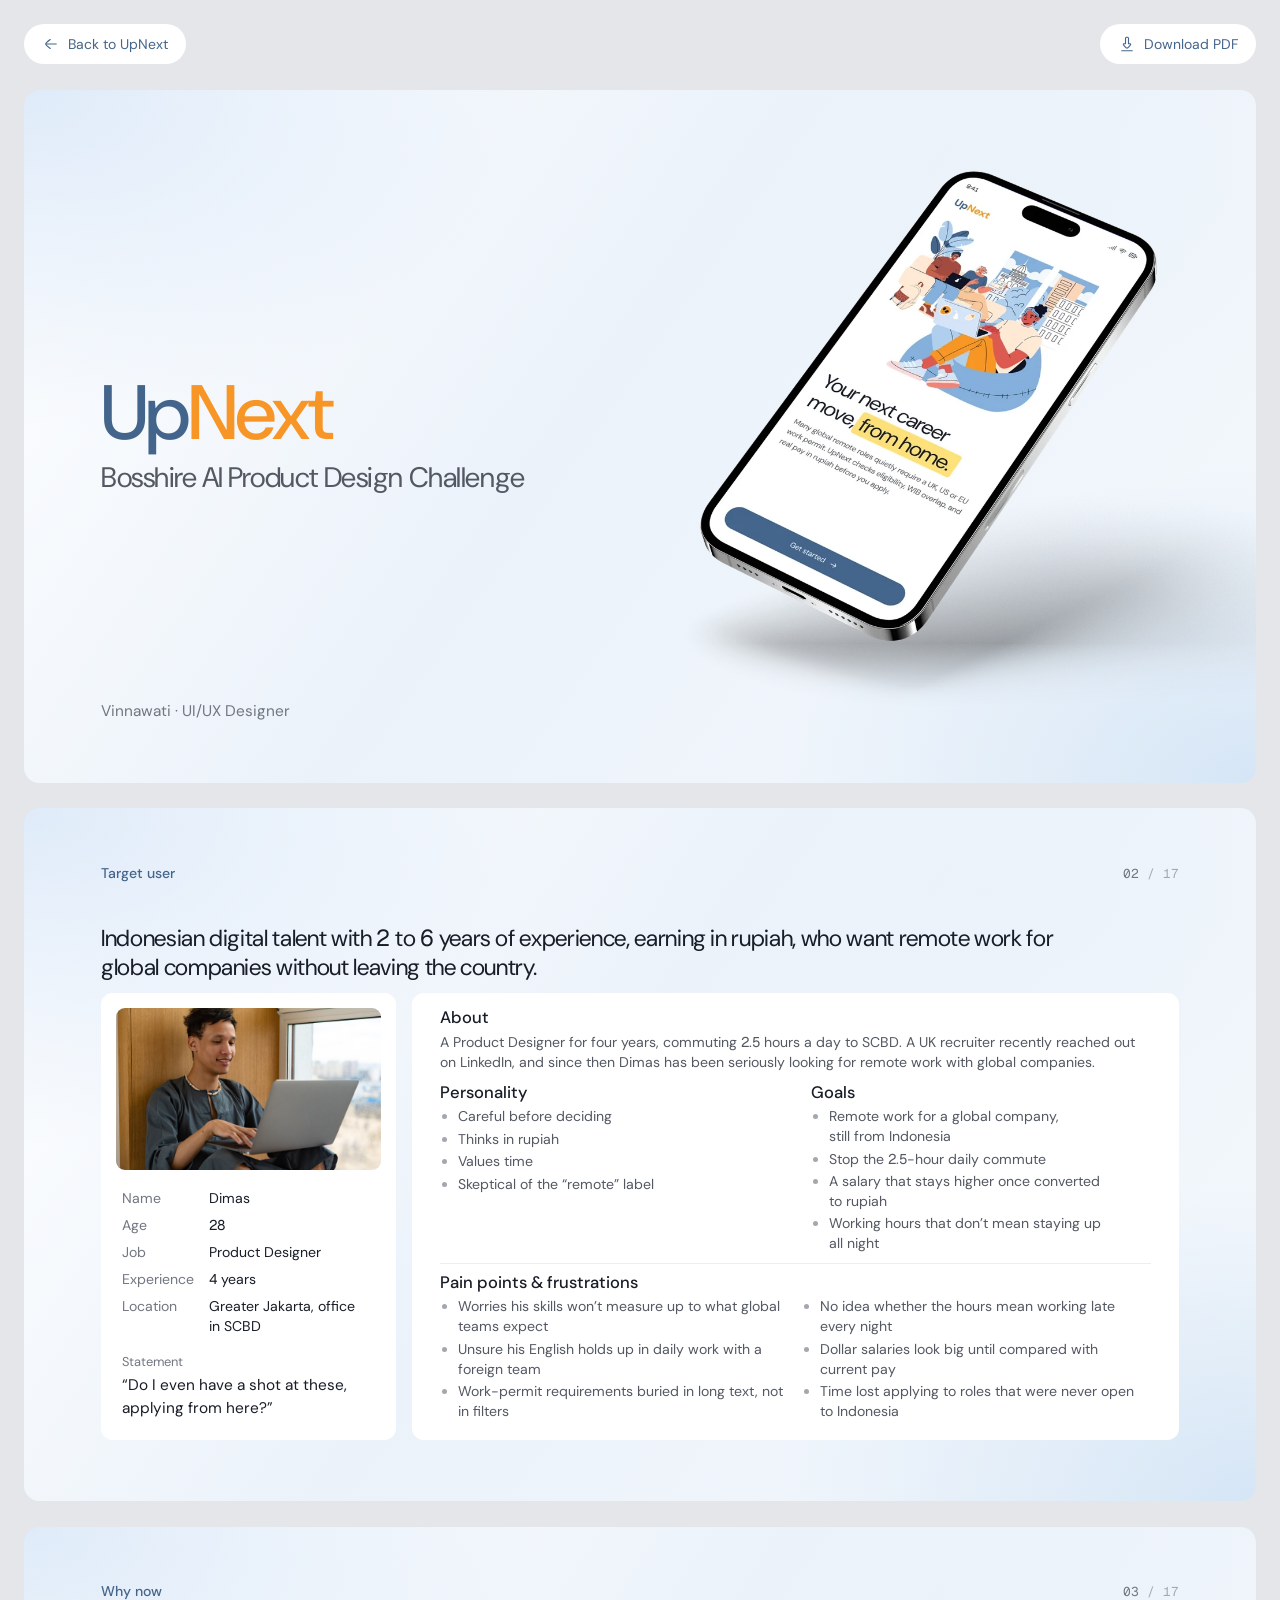
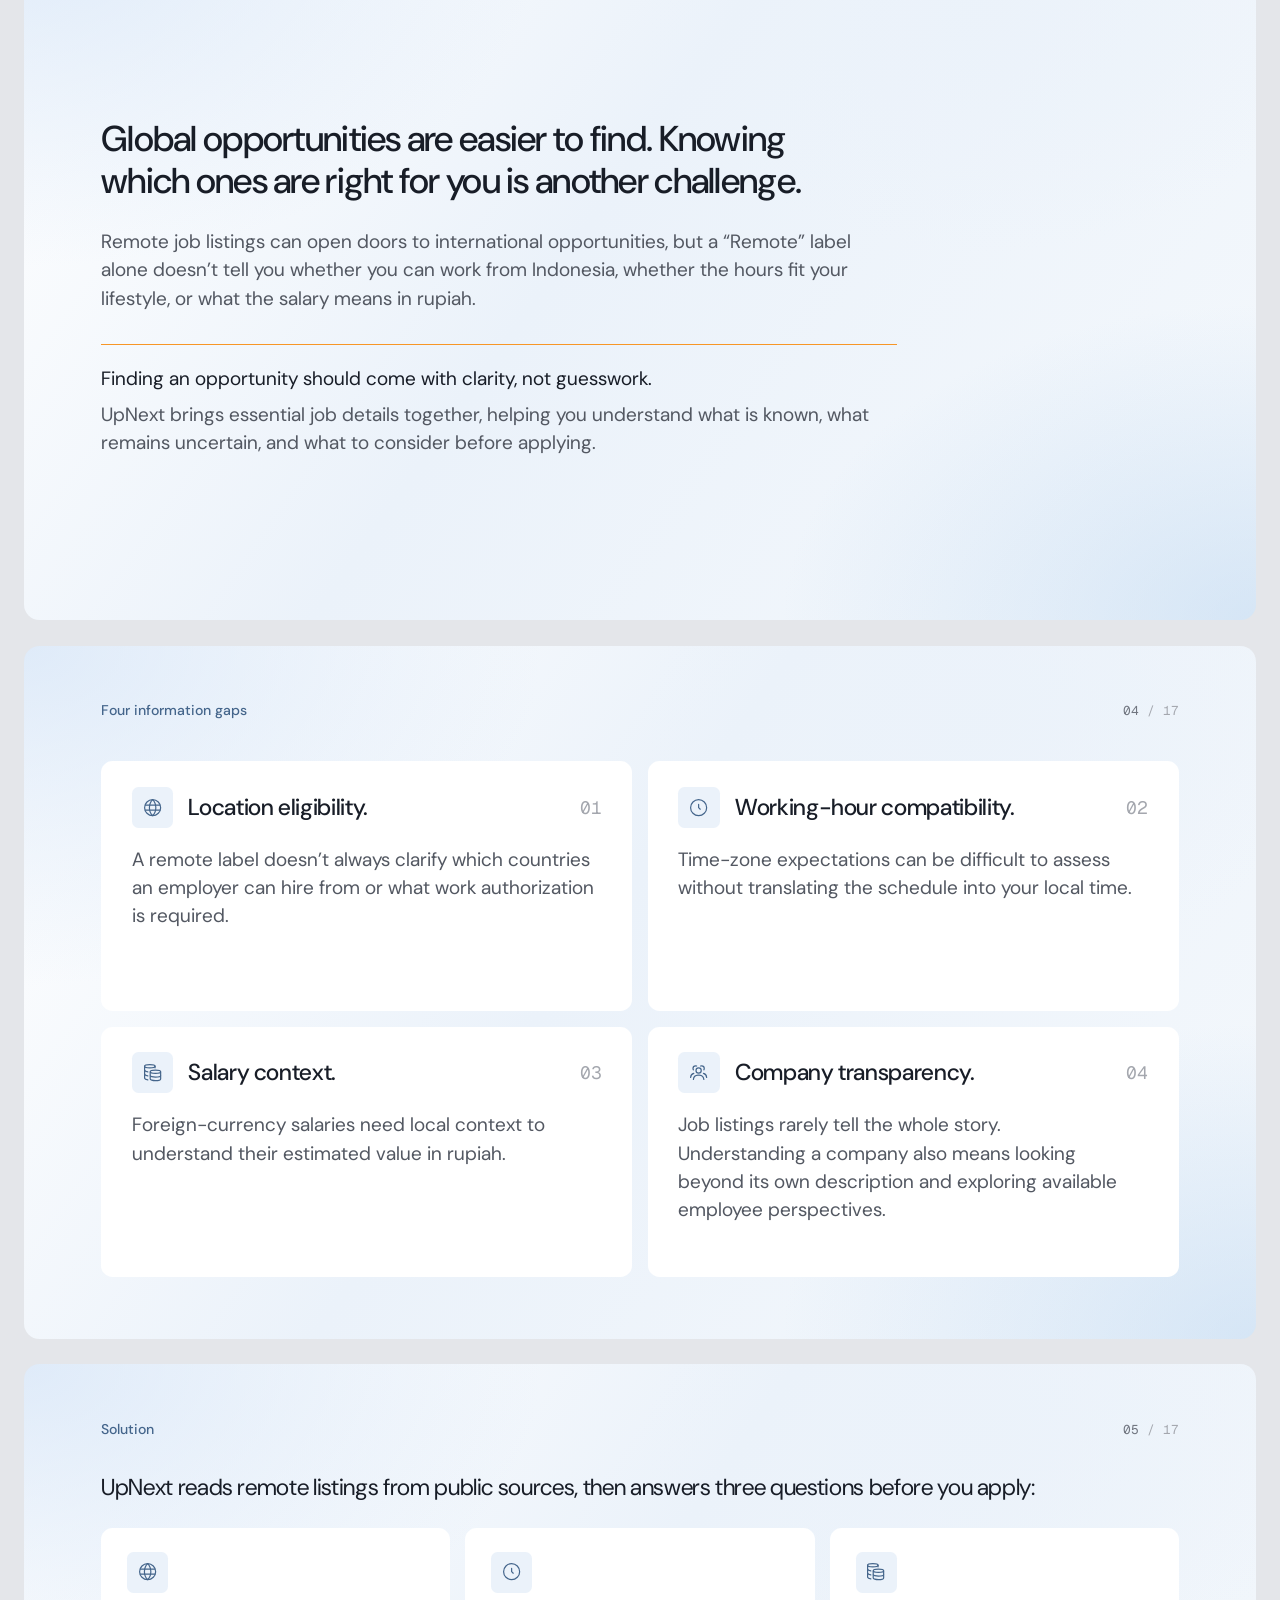
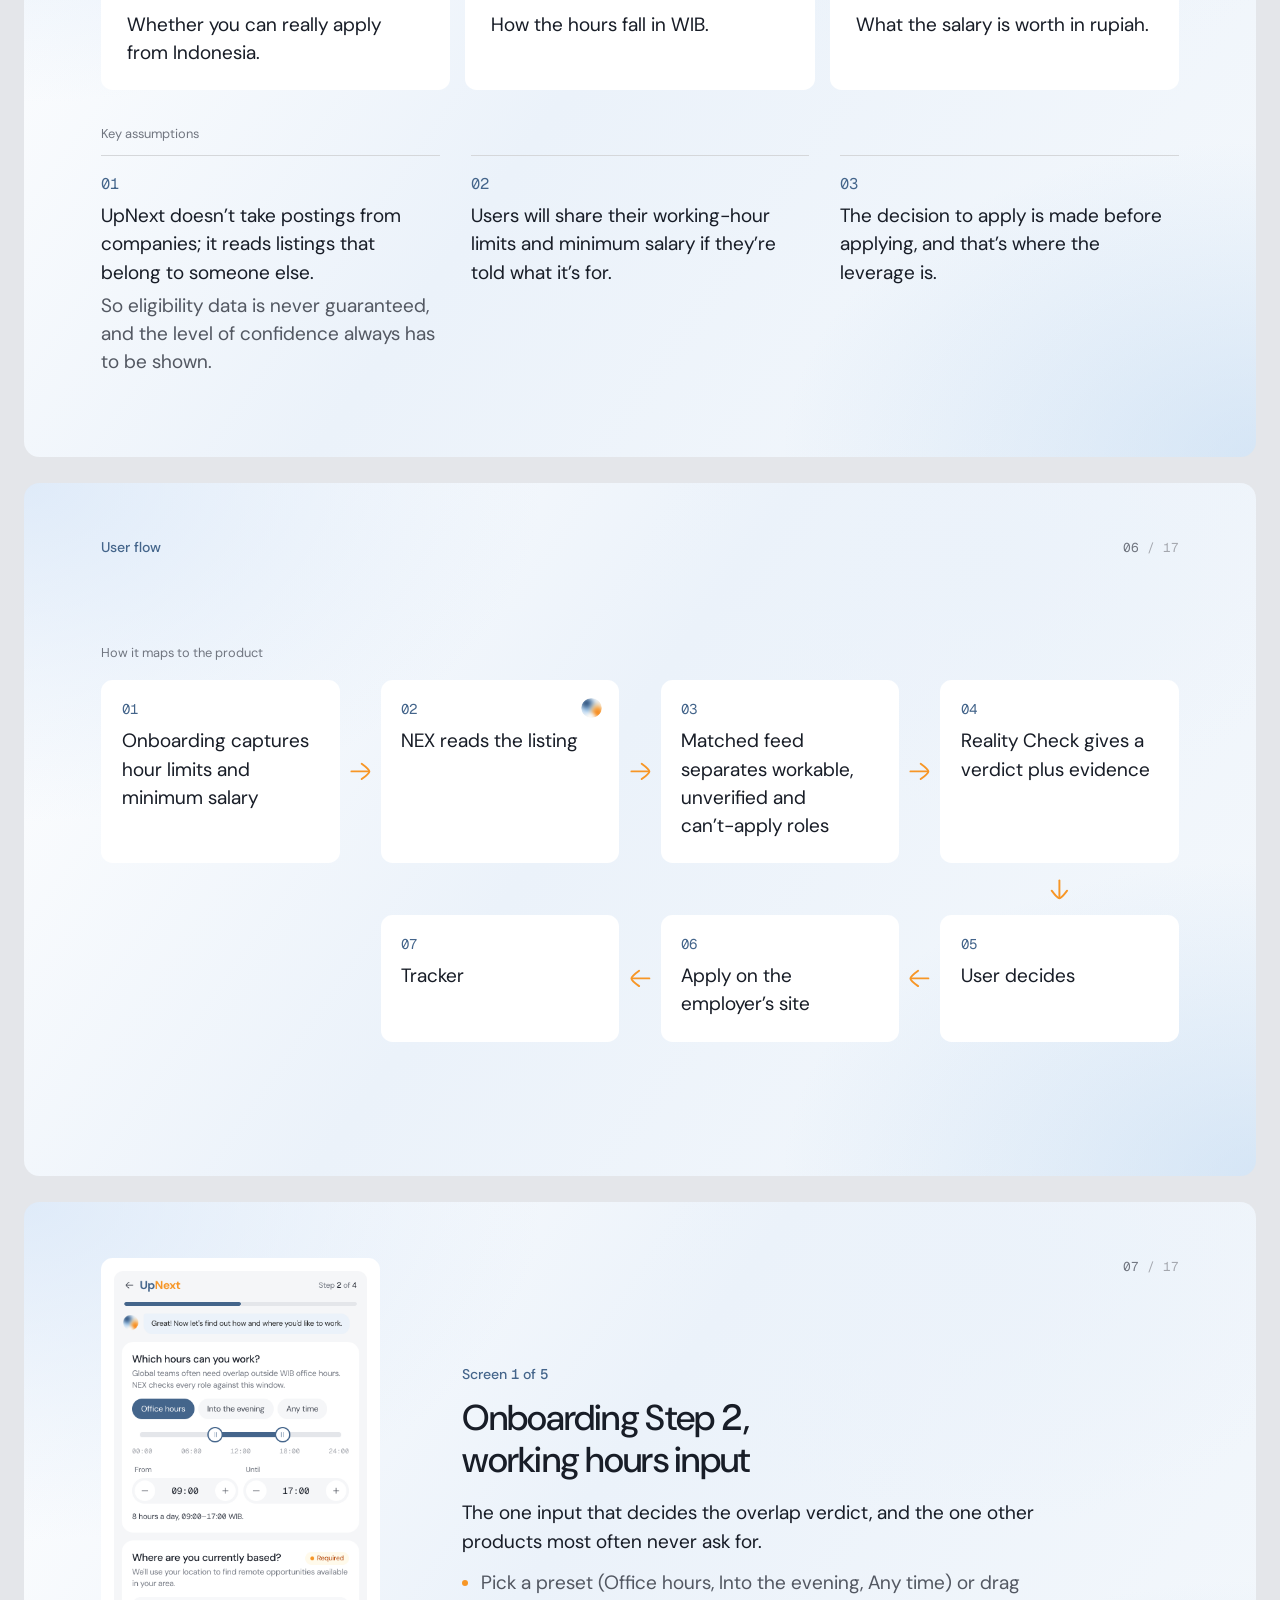
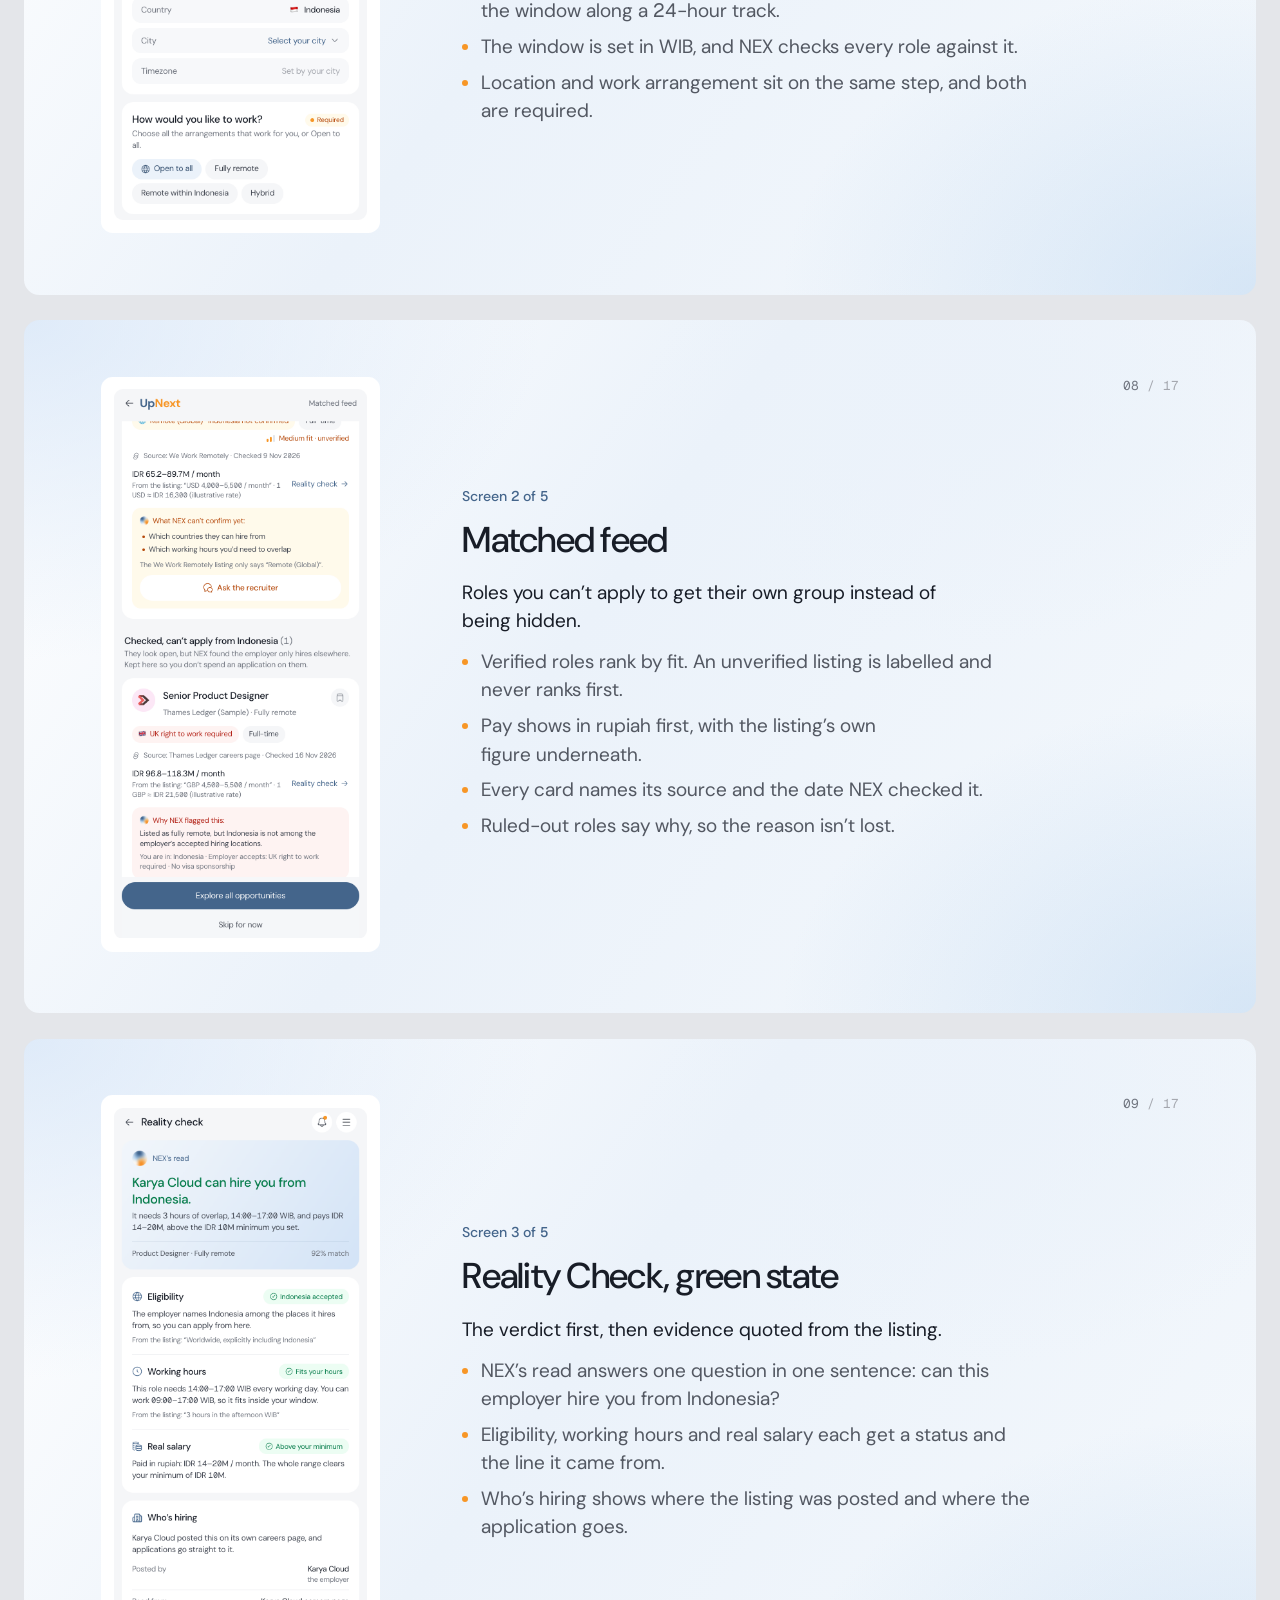
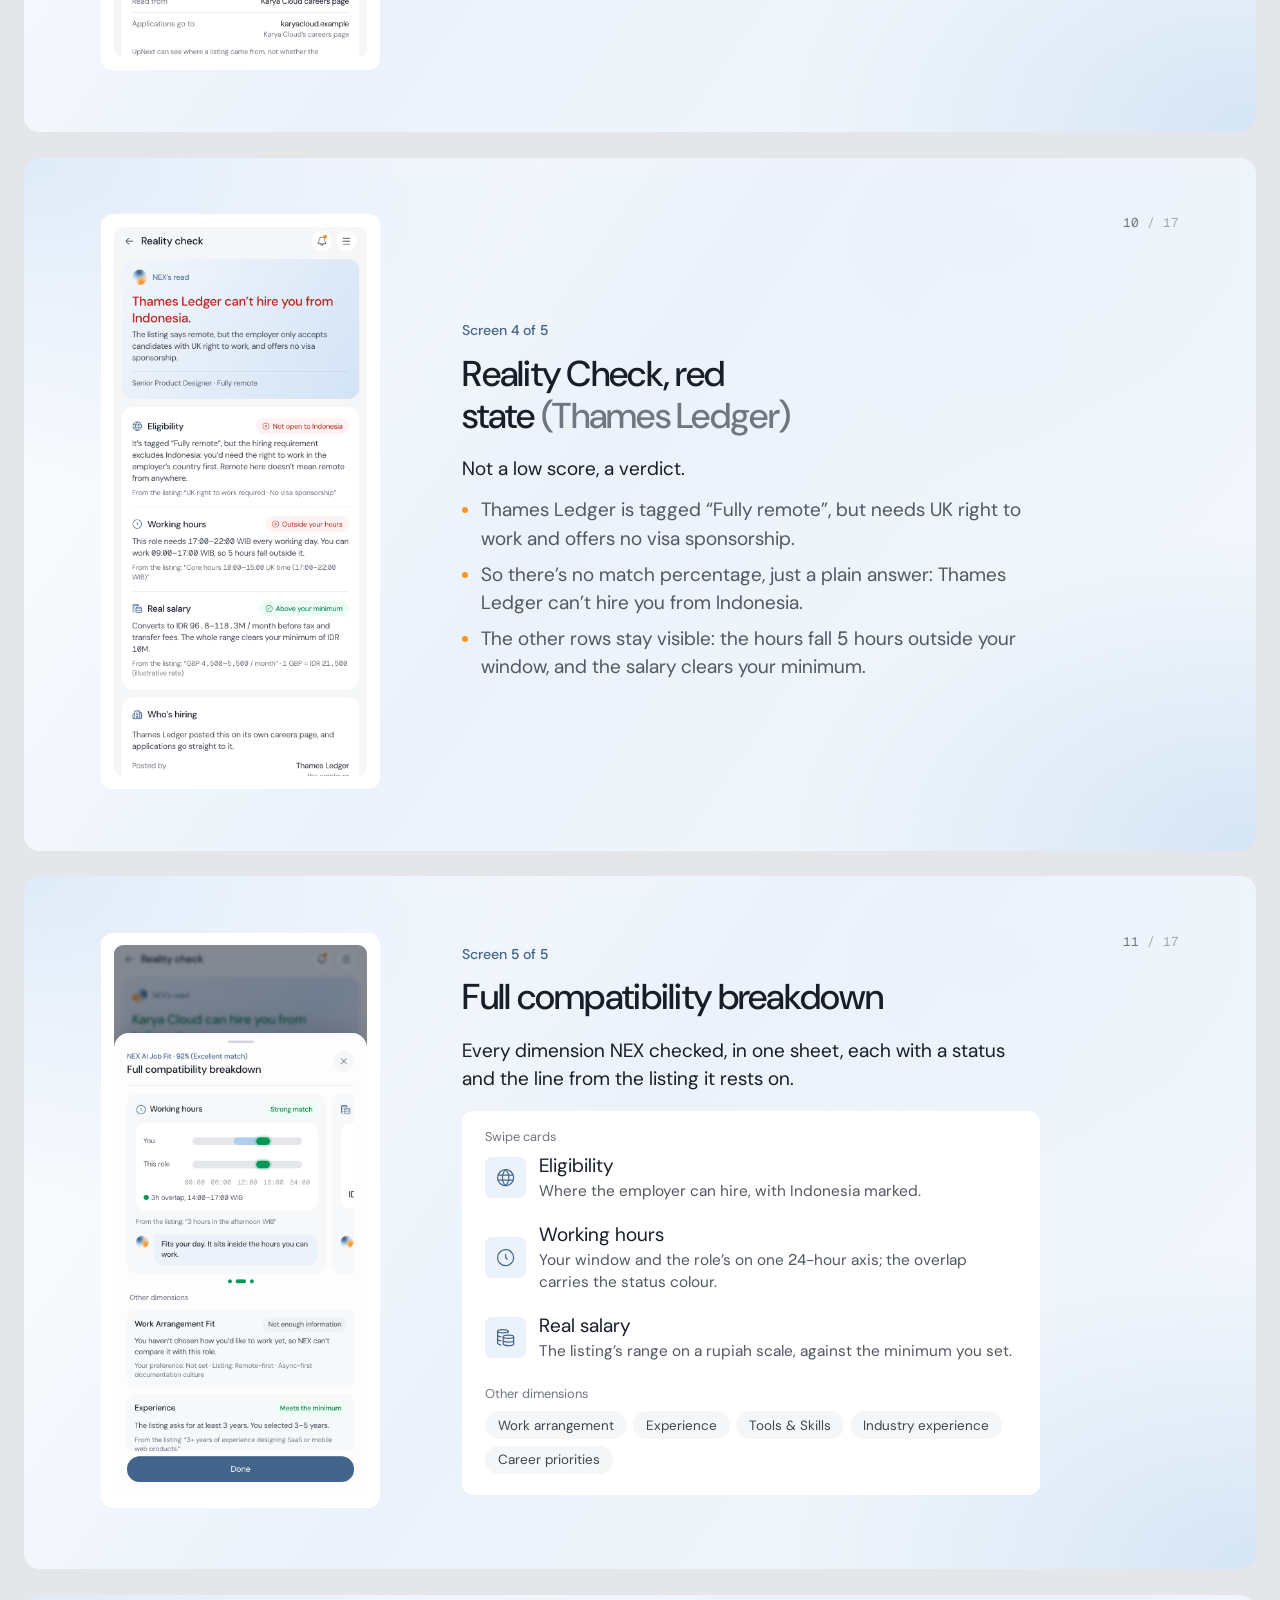
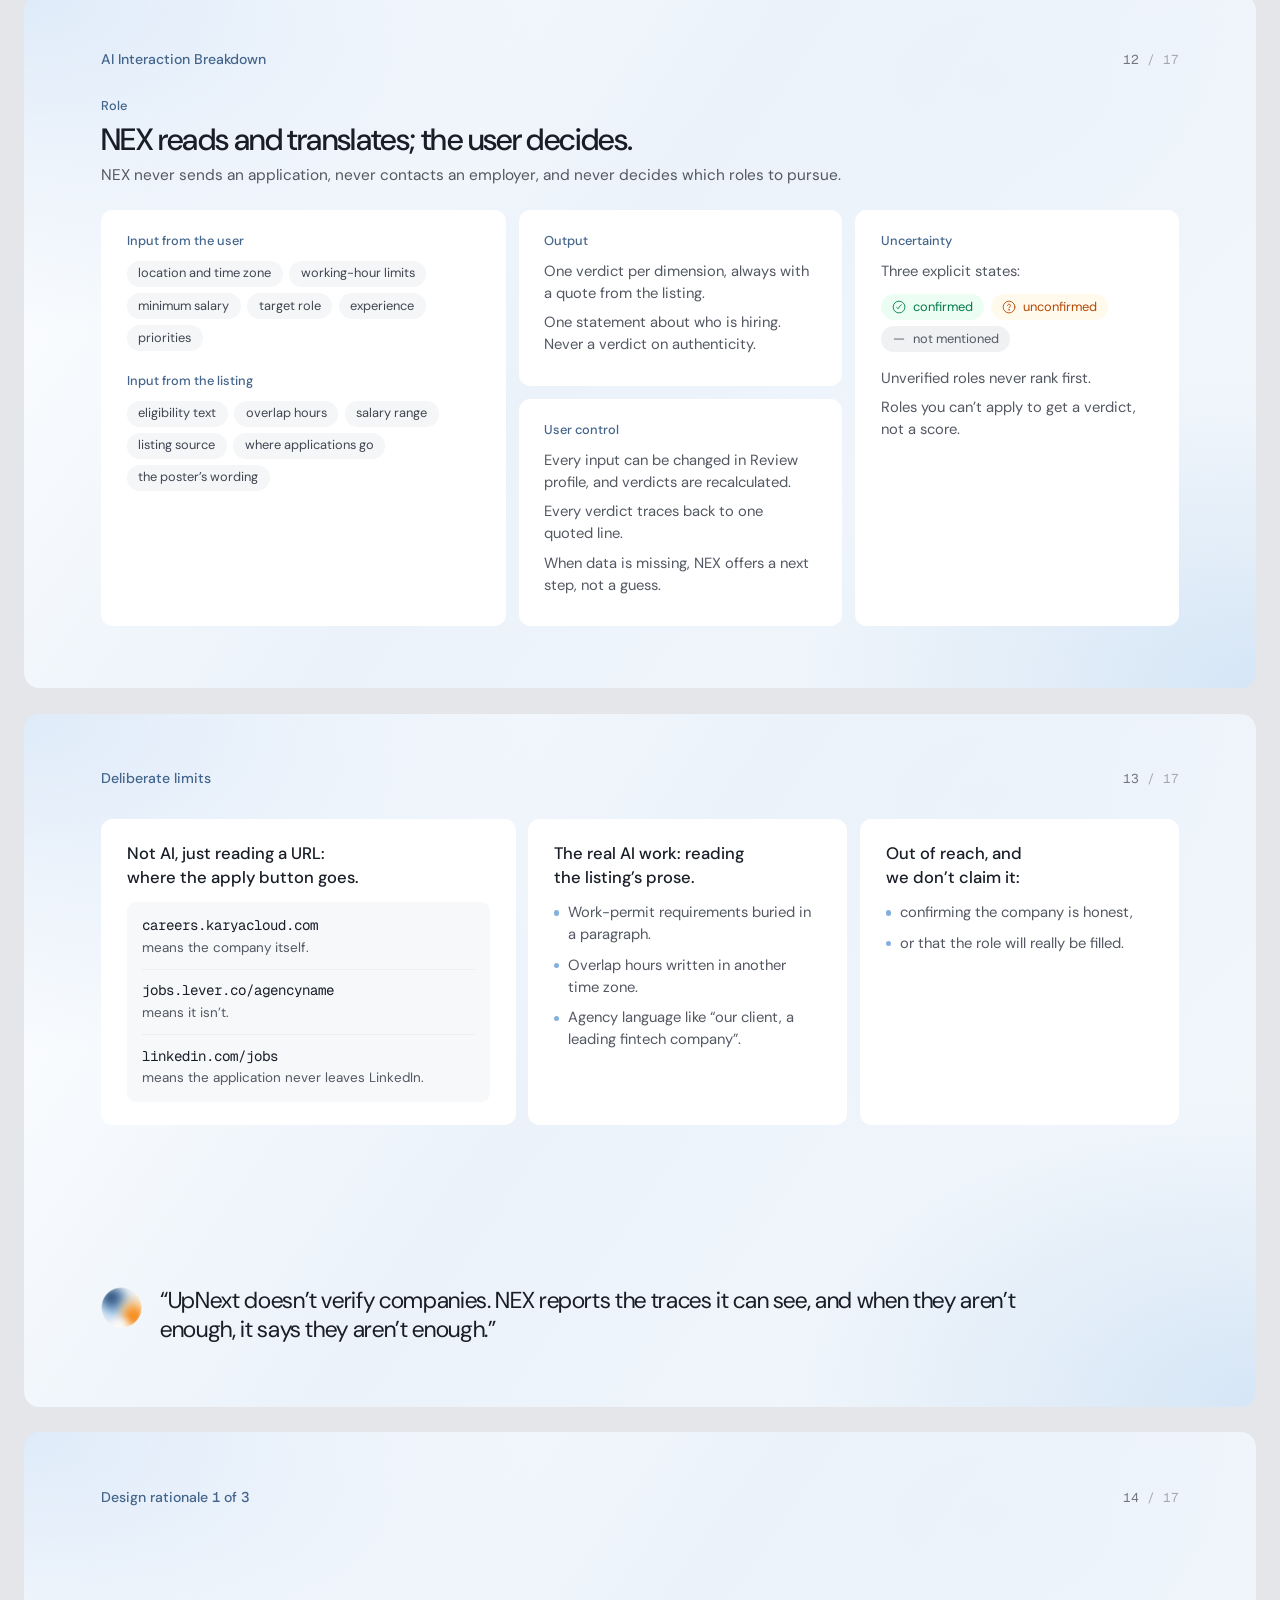
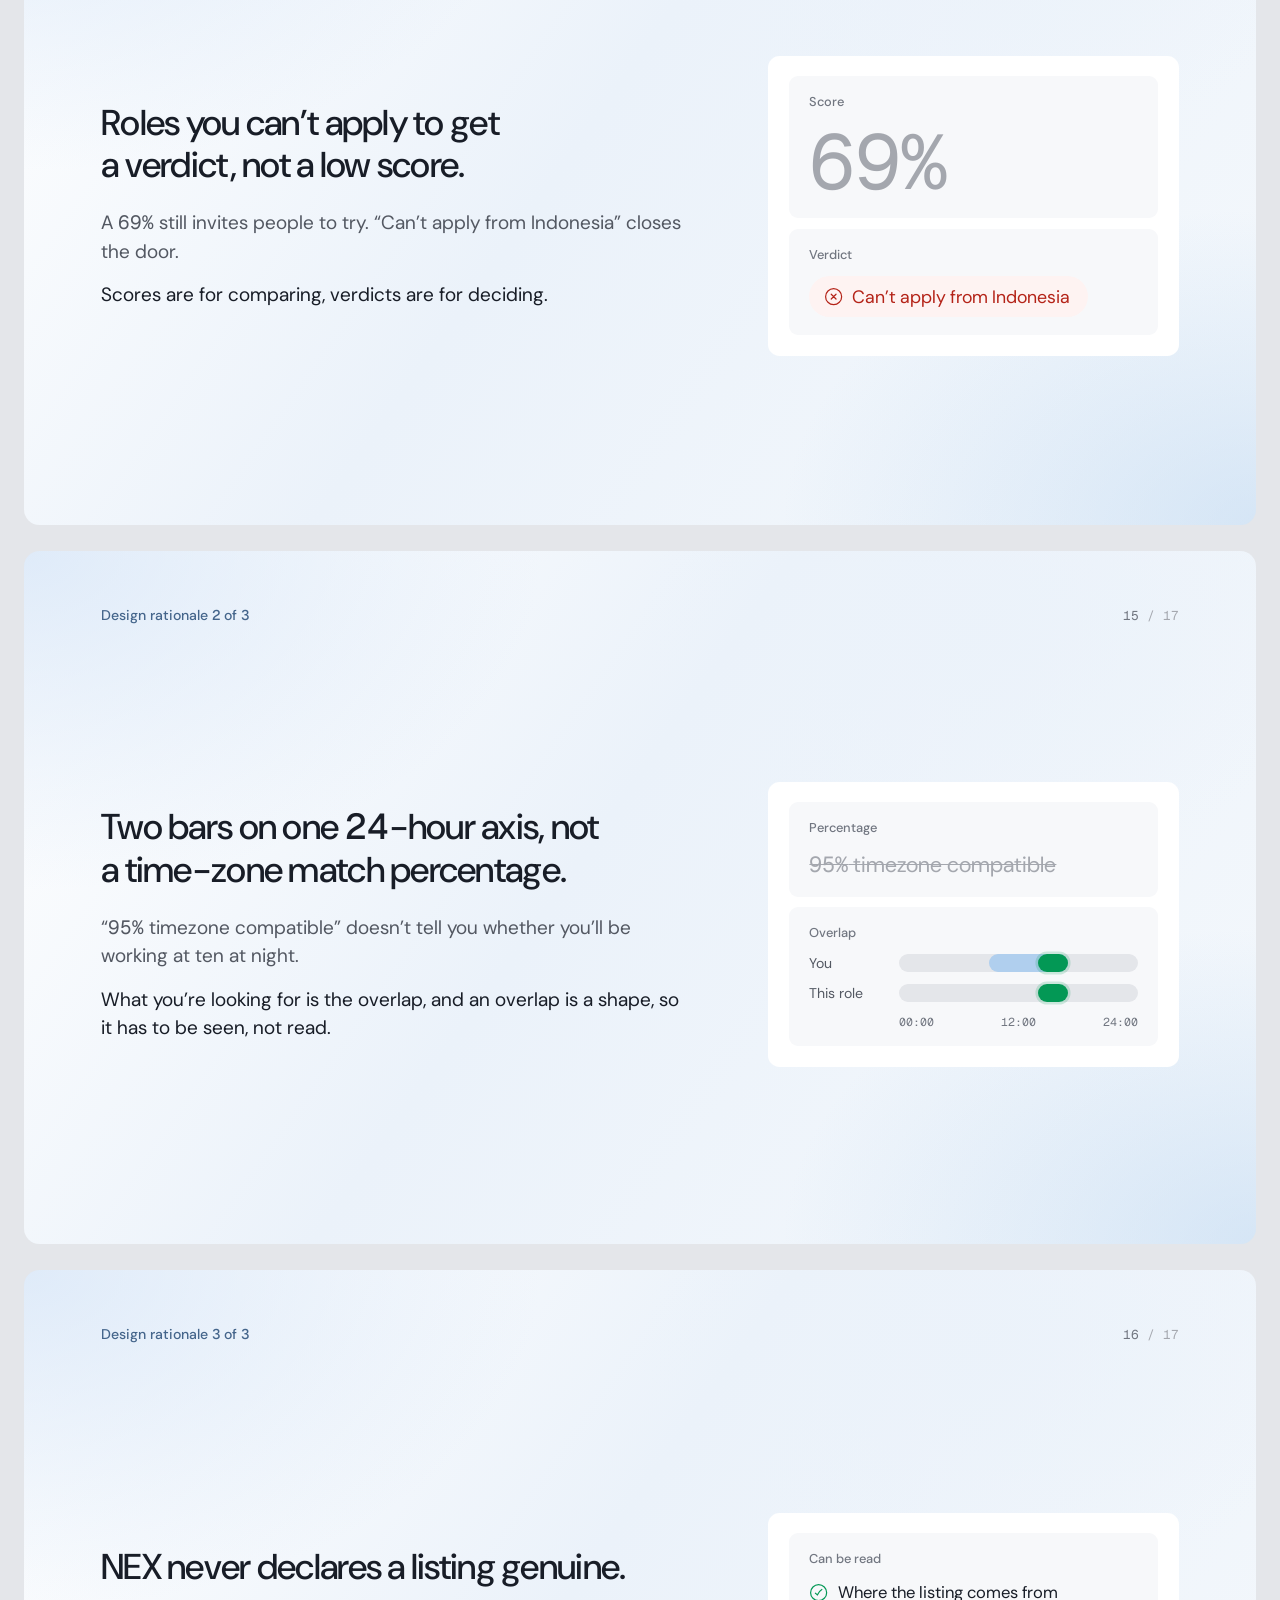
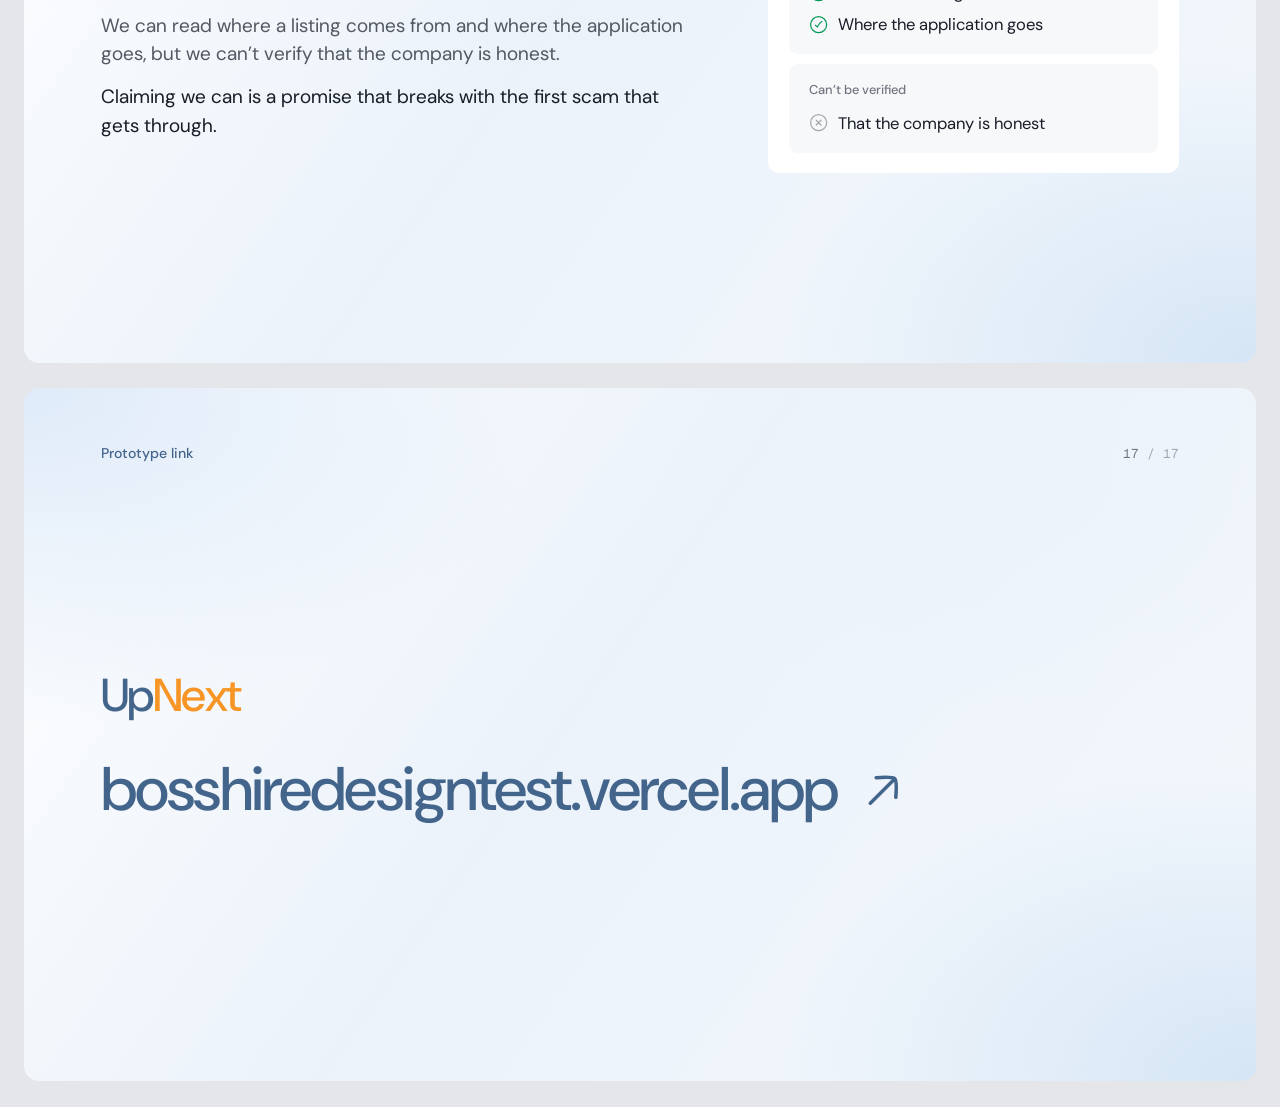
==== commit f32b294e: "Deck: rapikan Why now, Solution, persona, User flow, dan perpanjang penjelasan layar - Why now jadi " ====
--- a/deck/index.html
+++ b/deck/index.html
@@ -309,6 +309,7 @@
       width: 1080px;
       height: auto;
       margin-right: -40px;
+      transform: translateX(140px);
     }
     .s-title .byline {
       position: absolute;
@@ -323,9 +324,9 @@
     .persona {
       flex: 1;
       min-height: 0;
-      margin-top: 24px;
+      margin-top: 16px;
       display: grid;
-      grid-template-columns: 540px minmax(0, 1fr);
+      grid-template-columns: 460px minmax(0, 1fr);
       gap: 24px;
     }
     .persona-id {
@@ -350,7 +351,7 @@
     .persona-facts {
       margin: 28px 8px 0;
       display: grid;
-      grid-template-columns: 150px minmax(0, 1fr);
+      grid-template-columns: 136px minmax(0, 1fr);
       row-gap: 10px;
       font-size: 22px;
       line-height: 32px;
@@ -364,13 +365,16 @@
     .persona-quote {
       margin: auto 8px 0;
     }
-    /* About, Personality and Goals across the top; Pain points takes the full width below, in two columns */
+    /* About runs the full width, Personality and Goals share the next row, Pain points closes in two columns */
     .persona-detail {
-      padding: 28px 48px;
+      padding: 22px 44px;
       display: grid;
-      grid-template-columns: repeat(3, minmax(0, 1fr));
-      grid-template-rows: auto 1fr;
-      gap: 20px 48px;
+      grid-template-columns: repeat(2, minmax(0, 1fr));
+      grid-template-rows: auto auto 1fr;
+      gap: 14px 48px;
+    }
+    .persona-detail .about {
+      grid-column: 1 / -1;
     }
     .persona-detail .t-small {
       font-size: 22px;
@@ -378,7 +382,7 @@
     }
     .persona-detail .pains {
       grid-column: 1 / -1;
-      padding-top: 18px;
+      padding-top: 12px;
       border-top: 1px solid var(--oa-border);
     }
     .persona-detail .pains ul {
@@ -389,10 +393,10 @@
       break-inside: avoid;
     }
     .persona-detail h3 {
-      font-size: 28px;
-      line-height: 36px;
+      font-size: 26px;
+      line-height: 34px;
       font-weight: var(--fw-medium);
-      margin-bottom: 14px;
+      margin-bottom: 6px;
     }
     .persona-detail ul {
       padding-left: 28px;
@@ -431,47 +435,16 @@
       color: var(--oa-text-subtle);
     }
 
-    /* ── 03 Why now: the argument on the left, what a "Remote" label leaves out on the right ── */
-    .why {
-      flex: 1;
-      min-height: 0;
+    /* ── 03 Why now: one column, one body size, the closing pair set off by the accent rule ── */
+    .body.centered {
+      justify-content: center;
+      padding-bottom: 40px;
+    }
+    .why-close {
+      max-width: 1240px;
       margin-top: 48px;
-      display: grid;
-      grid-template-columns: minmax(0, 1fr) minmax(0, 1fr);
-      gap: 80px;
-    }
-    .why-text {
-      display: flex;
-      flex-direction: column;
-      justify-content: space-between;
-    }
-    .why-close {
       padding-top: 32px;
       border-top: 2px solid var(--bh-accent);
-    }
-    .label-card {
-      padding: 44px 48px;
-      display: flex;
-      flex-direction: column;
-    }
-    .remote-chip {
-      align-self: flex-start;
-      margin-top: 14px;
-      background: var(--oa-primary-50);
-      color: var(--oa-primary);
-    }
-    .unknown {
-      display: grid;
-      grid-template-columns: 64px minmax(0, 1fr) auto;
-      align-items: center;
-      gap: 20px;
-      padding: 22px 0;
-    }
-    .unknown:first-child {
-      padding-top: 0;
-    }
-    .unknown:last-child {
-      padding-bottom: 0;
     }
 
     /* ── 05 Solution and key assumptions ── */
@@ -488,7 +461,7 @@
       gap: 28px;
     }
     .assumptions {
-      margin-top: auto;
+      margin-top: 0;
       display: grid;
       grid-template-columns: repeat(3, minmax(0, 1fr));
       gap: 48px;
@@ -504,60 +477,44 @@
       color: var(--oa-primary);
     }
 
-    /* ── 06 Flow ── */
-    .flow {
-      display: flex;
-      align-items: center;
-      gap: 16px;
-    }
-    .flow .node {
-      flex: 1;
-      height: 136px;
+    /* ── 06 Flow: the product steps snake right, down, then back left, like a whiteboard flow ── */
+    .snake {
+      display: grid;
+      grid-template-columns: minmax(0, 1fr) 64px minmax(0, 1fr) 64px minmax(0, 1fr) 64px minmax(0, 1fr);
+      grid-template-rows: auto 80px auto;
+      align-items: stretch;
+    }
+    .snake .step {
+      position: relative;
+      background: var(--oa-white);
       border-radius: var(--radius-card);
-      background: var(--oa-white);
-      display: flex;
-      flex-direction: column;
-      justify-content: center;
-      gap: 6px;
-      padding: 0 28px;
-    }
-    .flow .node.ai {
-      background: var(--oa-primary-50);
-    }
-    .flow .node.ai .t-h3 {
-      color: var(--oa-primary-strong);
-    }
-    .flow .arrow {
-      color: var(--oa-text-subtle);
-    }
-    .flow .arrow svg {
+      padding: 32px 32px 36px;
+      display: flex;
+      flex-direction: column;
+      gap: 14px;
+    }
+    .snake .step .n {
+      font-size: 22px;
+      color: var(--oa-primary);
+    }
+    .snake .step .orb {
+      position: absolute;
+      top: 28px;
+      right: 28px;
       width: 32px;
       height: 32px;
-    }
-    .map {
-      display: grid;
-      grid-template-columns: 1.25fr 0.85fr 1.7fr 1.1fr 0.85fr 1fr 0.6fr;
-    }
-    .map .step {
-      position: relative;
-      padding-right: 32px;
-    }
-    .map .step:not(:last-child)::after {
-      content: '';
-      position: absolute;
-      left: 16px;
-      right: 0;
-      top: 7px;
-      height: 2px;
-      background: var(--oa-primary-200);
-    }
-    .map .dot {
-      width: 16px;
-      height: 16px;
       border-radius: 50%;
-      background: var(--oa-primary);
-      box-shadow: 0 0 0 6px var(--oa-white);
-      margin-bottom: 28px;
+    }
+    .snake .link {
+      display: flex;
+      align-items: center;
+      justify-content: center;
+      color: var(--bh-accent);
+    }
+    .snake .link svg {
+      width: 48px;
+      height: 48px;
+      stroke-width: 2.4;
     }
 
     /* ── 07–11 Screens ── */
@@ -586,9 +543,34 @@
     }
     .s-screen .text {
       flex: 1;
-      max-width: 880px;
-      display: flex;
-      flex-direction: column;
+      max-width: 900px;
+      display: flex;
+      flex-direction: column;
+    }
+    /* What to notice on each screen: one lead line, then the details in the same body size */
+    .s-screen .points {
+      margin-top: 20px;
+      padding-left: 30px;
+      display: flex;
+      flex-direction: column;
+      gap: 12px;
+    }
+    .s-screen .points li::marker {
+      color: var(--bh-accent);
+    }
+    .bd-card {
+      margin-top: 28px;
+      padding: 28px 36px 32px;
+    }
+    .bd-row {
+      display: grid;
+      grid-template-columns: 64px minmax(0, 1fr);
+      gap: 20px;
+      align-items: center;
+      padding: 14px 0;
+    }
+    .bd-row:first-of-type {
+      padding-top: 10px;
     }
     .pg-abs {
       position: absolute;
@@ -874,7 +856,7 @@
             </div>
           </div>
           <div class="card persona-detail">
-            <div>
+            <div class="about">
               <h3>About</h3>
               <p class="t-small">A Product Designer for four years, commuting <span class="font-mono-ds">2</span>.<span class="font-mono-ds">5</span> hours a day to SCBD. A UK recruiter recently reached out on LinkedIn, and since then Dimas has been seriously looking for remote work with global companies.</p>
             </div>
@@ -915,38 +897,12 @@
     <!-- 03 · Why now -->
     <section class="slide">
       <div class="head"><span class="eyebrow">Why now</span><span class="pg font-mono-ds"><b>03</b> / 17</span></div>
-      <div class="body">
-        <h1 class="t-h2" style="max-width: 1600px">Global opportunities are easier to find. Knowing which ones are right for you is another challenge.</h1>
-        <div class="why">
-          <div class="why-text">
-            <p class="t-body">Remote job listings can open doors to international opportunities, but a “Remote” label alone doesn’t tell you whether you can work from Indonesia, whether the hours fit your lifestyle, or what the salary means in rupiah.</p>
-            <div class="why-close">
-              <p class="t-h3">Finding an opportunity should come with clarity, not guesswork.</p>
-              <p class="t-body strong" style="margin-top: 20px">UpNext brings essential job details together, helping you understand what is known, what remains uncertain, and what to consider before applying.</p>
-            </div>
-          </div>
-          <div class="card label-card">
-            <p class="t-label">The listing says</p>
-            <span class="chip remote-chip"><i data-lucide="globe"></i>Remote</span>
-            <p class="t-label" style="margin-top: auto; margin-bottom: 24px">It doesn’t tell you</p>
-            <div class="rows">
-              <div class="unknown">
-                <div class="tile"><i data-lucide="globe"></i></div>
-                <p class="t-small strong">Whether you can work from Indonesia</p>
-                <span class="chip chip-muted"><i data-lucide="help-circle"></i>Not stated</span>
-              </div>
-              <div class="unknown">
-                <div class="tile"><i data-lucide="clock"></i></div>
-                <p class="t-small strong">Whether the hours fit your lifestyle</p>
-                <span class="chip chip-muted"><i data-lucide="help-circle"></i>Not stated</span>
-              </div>
-              <div class="unknown">
-                <div class="tile"><i data-lucide="coins"></i></div>
-                <p class="t-small strong">What the salary means in rupiah</p>
-                <span class="chip chip-muted"><i data-lucide="help-circle"></i>Not stated</span>
-              </div>
-            </div>
-          </div>
+      <div class="body centered">
+        <h1 class="t-h2" style="max-width: 1500px">Global opportunities are easier to find. Knowing which ones are right for you is another challenge.</h1>
+        <p class="t-body" style="max-width: 1240px; margin-top: 40px">Remote job listings can open doors to international opportunities, but a “Remote” label alone doesn’t tell you whether you can work from Indonesia, whether the hours fit your lifestyle, or what the salary means in rupiah.</p>
+        <div class="why-close">
+          <p class="t-body strong">Finding an opportunity should come with clarity, not guesswork.</p>
+          <p class="t-body" style="margin-top: 12px">UpNext brings essential job details together, helping you understand what is known, what remains uncertain, and what to consider before applying.</p>
         </div>
       </div>
     </section>
@@ -979,36 +935,36 @@
     <!-- 05 · Solution -->
     <section class="slide">
       <div class="head"><span class="eyebrow">Solution</span><span class="pg font-mono-ds"><b>05</b> / 17</span></div>
-      <div class="body">
+      <div class="body centered">
         <p class="t-h3" style="font-weight: var(--fw-regular); max-width: 1500px">UpNext reads remote listings from public sources, then answers three questions before you apply:</p>
         <div class="questions">
           <div class="card question">
             <div class="tile"><i data-lucide="globe"></i></div>
-            <p class="t-h3" style="font-weight: 400">Whether you can really apply from Indonesia.</p>
+            <p class="t-body strong">Whether you can really apply from Indonesia.</p>
           </div>
           <div class="card question">
             <div class="tile"><i data-lucide="clock"></i></div>
-            <p class="t-h3" style="font-weight: 400">How the hours fall in WIB.</p>
+            <p class="t-body strong">How the hours fall in WIB.</p>
           </div>
           <div class="card question">
             <div class="tile"><i data-lucide="coins"></i></div>
-            <p class="t-h3" style="font-weight: 400">What the salary is worth in rupiah.</p>
+            <p class="t-body strong">What the salary is worth in rupiah.</p>
           </div>
         </div>
-        <p class="t-label" style="margin-top: auto; margin-bottom: 20px">Key assumptions</p>
-        <div class="assumptions" style="margin-top: 0">
+        <p class="t-label" style="margin-top: 56px; margin-bottom: 20px">Key assumptions</p>
+        <div class="assumptions">
           <div>
             <span class="n font-mono-ds">01</span>
-            <p class="t-small strong">UpNext doesn’t take postings from companies; it reads listings that belong to someone else.</p>
-            <p class="t-small" style="margin-top: 8px">So eligibility data is never guaranteed, and the level of confidence always has to be shown.</p>
+            <p class="t-body strong">UpNext doesn’t take postings from companies; it reads listings that belong to someone else.</p>
+            <p class="t-body" style="margin-top: 8px">So eligibility data is never guaranteed, and the level of confidence always has to be shown.</p>
           </div>
           <div>
             <span class="n font-mono-ds">02</span>
-            <p class="t-small strong">Users will share their working-hour limits and minimum salary if they’re told what it’s for.</p>
+            <p class="t-body strong">Users will share their working-hour limits and minimum salary if they’re told what it’s for.</p>
           </div>
           <div>
             <span class="n font-mono-ds">03</span>
-            <p class="t-small strong">The decision to apply is made before applying, and that’s where the leverage is.</p>
+            <p class="t-body strong">The decision to apply is made before applying, and that’s where the leverage is.</p>
           </div>
         </div>
       </div>
@@ -1017,29 +973,22 @@
     <!-- 06 · User flow -->
     <section class="slide">
       <div class="head"><span class="eyebrow">User flow</span><span class="pg font-mono-ds"><b>06</b> / 17</span></div>
-      <div class="body" style="justify-content: center; gap: 80px; padding-bottom: 24px">
-        <div class="flow">
-          <div class="node"><span class="t-h3">Problem</span></div>
-          <div class="arrow"><i data-lucide="arrow-right"></i></div>
-          <div class="node ai"><span class="t-h3">AI Interaction</span></div>
-          <div class="arrow"><i data-lucide="arrow-right"></i></div>
-          <div class="node"><span class="t-h3">User Decision</span></div>
-          <div class="arrow"><i data-lucide="arrow-right"></i></div>
-          <div class="node"><span class="t-h3">Action</span></div>
-          <div class="arrow"><i data-lucide="arrow-right"></i></div>
-          <div class="node"><span class="t-h3">Outcome</span></div>
-        </div>
-        <div class="card" style="padding: 48px 48px 52px">
-          <p class="t-label" style="margin-bottom: 36px">How it maps to the product</p>
-          <div class="map">
-            <div class="step"><div class="dot"></div><p class="t-small strong">Onboarding captures hour limits and minimum salary</p></div>
-            <div class="step"><div class="dot"></div><p class="t-small strong">NEX reads the listing</p></div>
-            <div class="step"><div class="dot"></div><p class="t-small strong">Matched feed separates workable, unverified and can’t-apply roles</p></div>
-            <div class="step"><div class="dot"></div><p class="t-small strong">Reality Check gives a verdict plus evidence</p></div>
-            <div class="step"><div class="dot"></div><p class="t-small strong">User decides</p></div>
-            <div class="step"><div class="dot"></div><p class="t-small strong">Apply on the employer’s site</p></div>
-            <div class="step"><div class="dot"></div><p class="t-small strong">Tracker</p></div>
-          </div>
+      <div class="body centered">
+        <p class="t-label" style="margin-bottom: 28px">How it maps to the product</p>
+        <div class="snake">
+          <div class="step" style="grid-column: 1; grid-row: 1"><span class="n font-mono-ds">01</span><p class="t-body strong">Onboarding captures hour limits and minimum salary</p></div>
+          <div class="link" style="grid-column: 2; grid-row: 1"><i data-lucide="arrow-right"></i></div>
+          <div class="step" style="grid-column: 3; grid-row: 1"><span class="n font-mono-ds">02</span><img class="orb" src="../bosshire-ai-blob.png" alt="NEX" /><p class="t-body strong">NEX reads the listing</p></div>
+          <div class="link" style="grid-column: 4; grid-row: 1"><i data-lucide="arrow-right"></i></div>
+          <div class="step" style="grid-column: 5; grid-row: 1"><span class="n font-mono-ds">03</span><p class="t-body strong">Matched feed separates workable, unverified and <span style="white-space: nowrap">can’t-apply</span> roles</p></div>
+          <div class="link" style="grid-column: 6; grid-row: 1"><i data-lucide="arrow-right"></i></div>
+          <div class="step" style="grid-column: 7; grid-row: 1"><span class="n font-mono-ds">04</span><p class="t-body strong">Reality Check gives a verdict plus evidence</p></div>
+          <div class="link" style="grid-column: 7; grid-row: 2"><i data-lucide="arrow-down"></i></div>
+          <div class="step" style="grid-column: 7; grid-row: 3"><span class="n font-mono-ds">05</span><p class="t-body strong">User decides</p></div>
+          <div class="link" style="grid-column: 6; grid-row: 3"><i data-lucide="arrow-left"></i></div>
+          <div class="step" style="grid-column: 5; grid-row: 3"><span class="n font-mono-ds">06</span><p class="t-body strong">Apply on the employer’s site</p></div>
+          <div class="link" style="grid-column: 4; grid-row: 3"><i data-lucide="arrow-left"></i></div>
+          <div class="step" style="grid-column: 3; grid-row: 3"><span class="n font-mono-ds">07</span><p class="t-body strong">Tracker</p></div>
         </div>
       </div>
     </section>
@@ -1051,7 +1000,12 @@
       <div class="text">
         <span class="eyebrow">Screen <span class="font-mono-ds">1</span> of <span class="font-mono-ds">5</span></span>
         <h2 class="t-h2" style="margin-top: 20px">Onboarding Step <span class="font-mono-ds">2</span>, working hours input</h2>
-        <p class="t-lead" style="margin-top: 32px; color: var(--oa-text-secondary)">The one input that decides the overlap verdict, and the one other products most often never ask for.</p>
+        <p class="t-body strong" style="margin-top: 28px">The one input that decides the overlap verdict, and the one other products most often never ask for.</p>
+        <ul class="points t-body">
+          <li>Pick a preset (Office hours, Into the evening, Any time) or drag the window along a <span class="font-mono-ds">24</span>-hour track.</li>
+          <li>The window is set in WIB, and NEX checks every role against it.</li>
+          <li>Location and work arrangement sit on the same step, and both are required.</li>
+        </ul>
       </div>
     </section>
 
@@ -1062,7 +1016,13 @@
       <div class="text">
         <span class="eyebrow">Screen <span class="font-mono-ds">2</span> of <span class="font-mono-ds">5</span></span>
         <h2 class="t-h2" style="margin-top: 20px">Matched feed</h2>
-        <p class="t-lead" style="margin-top: 32px; color: var(--oa-text-secondary)">Roles you can’t apply to get their own group instead of being hidden.</p>
+        <p class="t-body strong" style="margin-top: 28px">Roles you can’t apply to get their own group instead of being hidden.</p>
+        <ul class="points t-body">
+          <li>Verified roles rank by fit. An unverified listing is labelled and never ranks first.</li>
+          <li>Pay shows in rupiah first, with the listing’s own figure underneath.</li>
+          <li>Every card names its source and the date NEX checked it.</li>
+          <li>Ruled-out roles say why, so the reason isn’t lost.</li>
+        </ul>
       </div>
     </section>
 
@@ -1073,7 +1033,12 @@
       <div class="text">
         <span class="eyebrow">Screen <span class="font-mono-ds">3</span> of <span class="font-mono-ds">5</span></span>
         <h2 class="t-h2" style="margin-top: 20px">Reality Check, green state</h2>
-        <p class="t-lead" style="margin-top: 32px; color: var(--oa-text-secondary)">The verdict first, then evidence quoted from the listing.</p>
+        <p class="t-body strong" style="margin-top: 28px">The verdict first, then evidence quoted from the listing.</p>
+        <ul class="points t-body">
+          <li>NEX’s read answers one question in one sentence: can this employer hire you from Indonesia?</li>
+          <li>Eligibility, working hours and real salary each get a status and the line it came from.</li>
+          <li>Who’s hiring shows where the listing was posted and where the application goes.</li>
+        </ul>
       </div>
     </section>
 
@@ -1084,7 +1049,12 @@
       <div class="text">
         <span class="eyebrow">Screen <span class="font-mono-ds">4</span> of <span class="font-mono-ds">5</span></span>
         <h2 class="t-h2" style="margin-top: 20px">Reality Check, red state <span style="color: var(--oa-text-muted)">(Thames Ledger)</span></h2>
-        <p class="t-lead" style="margin-top: 32px; color: var(--oa-text-secondary)">Not a low score, a verdict.</p>
+        <p class="t-body strong" style="margin-top: 28px">Not a low score, a verdict.</p>
+        <ul class="points t-body">
+          <li>Thames Ledger is tagged “Fully remote”, but needs UK right to work and offers no visa sponsorship.</li>
+          <li>So there’s no match percentage, just a plain answer: Thames Ledger can’t hire you from Indonesia.</li>
+          <li>The other rows stay visible: the hours fall <span class="font-mono-ds">5</span> hours outside your window, and the salary clears your minimum.</li>
+        </ul>
       </div>
     </section>
 
@@ -1095,7 +1065,21 @@
       <div class="text">
         <span class="eyebrow">Screen <span class="font-mono-ds">5</span> of <span class="font-mono-ds">5</span></span>
         <h2 class="t-h2" style="margin-top: 20px">Full compatibility breakdown</h2>
-        <p class="t-lead" style="margin-top: 32px; color: var(--oa-text-secondary)">Two bars on one <span class="font-mono-ds">24</span>-hour axis show the overlap.</p>
+        <p class="t-body strong" style="margin-top: 28px">Every dimension NEX checked, in one sheet, each with a status and the line from the listing it rests on.</p>
+        <div class="card bd-card">
+          <p class="t-label">Swipe cards</p>
+          <div class="bd-row"><div class="tile"><i data-lucide="globe"></i></div><div><p class="t-body strong">Eligibility</p><p class="t-small">Where the employer can hire, with Indonesia marked.</p></div></div>
+          <div class="bd-row"><div class="tile"><i data-lucide="clock"></i></div><div><p class="t-body strong">Working hours</p><p class="t-small">Your window and the role’s on one <span class="font-mono-ds">24</span>-hour axis; the overlap carries the status colour.</p></div></div>
+          <div class="bd-row"><div class="tile"><i data-lucide="coins"></i></div><div><p class="t-body strong">Real salary</p><p class="t-small">The listing’s range on a rupiah scale, against the minimum you set.</p></div></div>
+          <p class="t-label" style="margin-top: 22px; margin-bottom: 14px">Other dimensions</p>
+          <div class="chips">
+            <span class="chip">Work arrangement</span>
+            <span class="chip">Experience</span>
+            <span class="chip">Tools &amp; Skills</span>
+            <span class="chip">Industry experience</span>
+            <span class="chip">Career priorities</span>
+          </div>
+        </div>
       </div>
     </section>
 
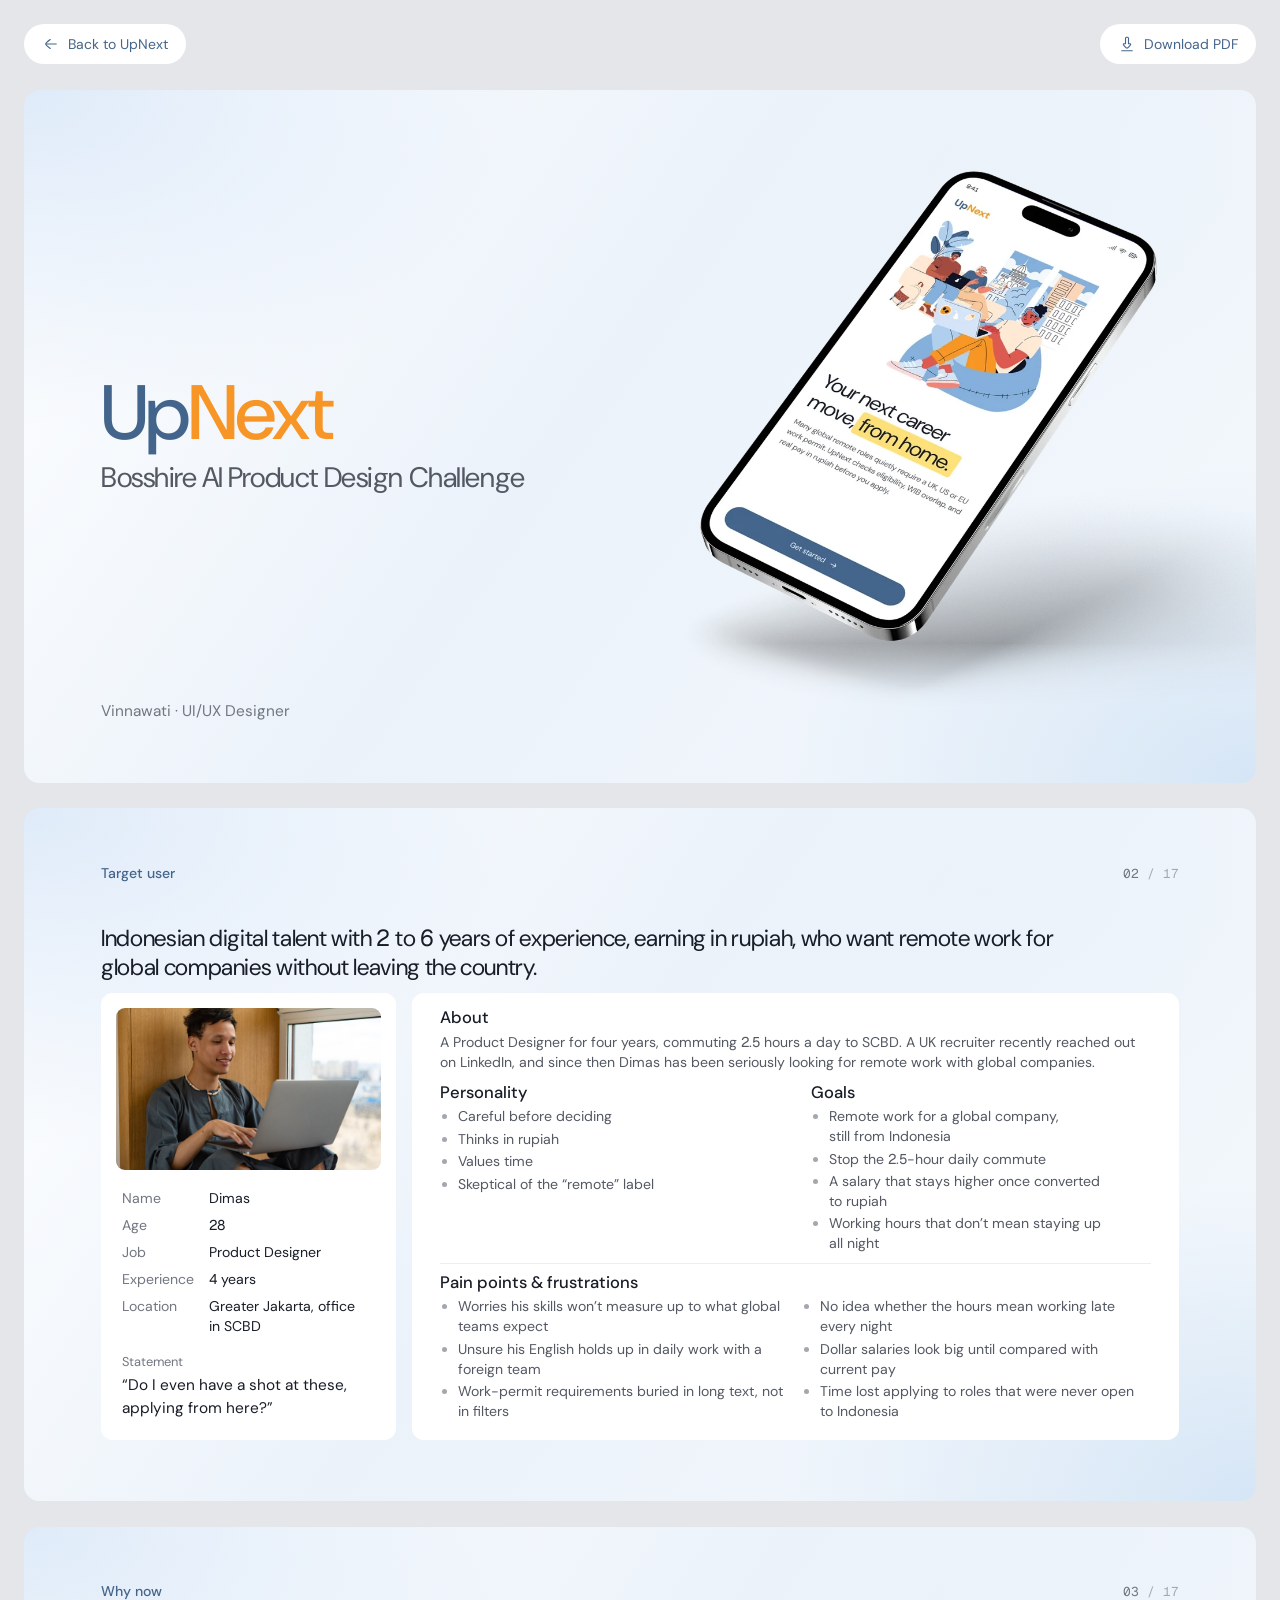
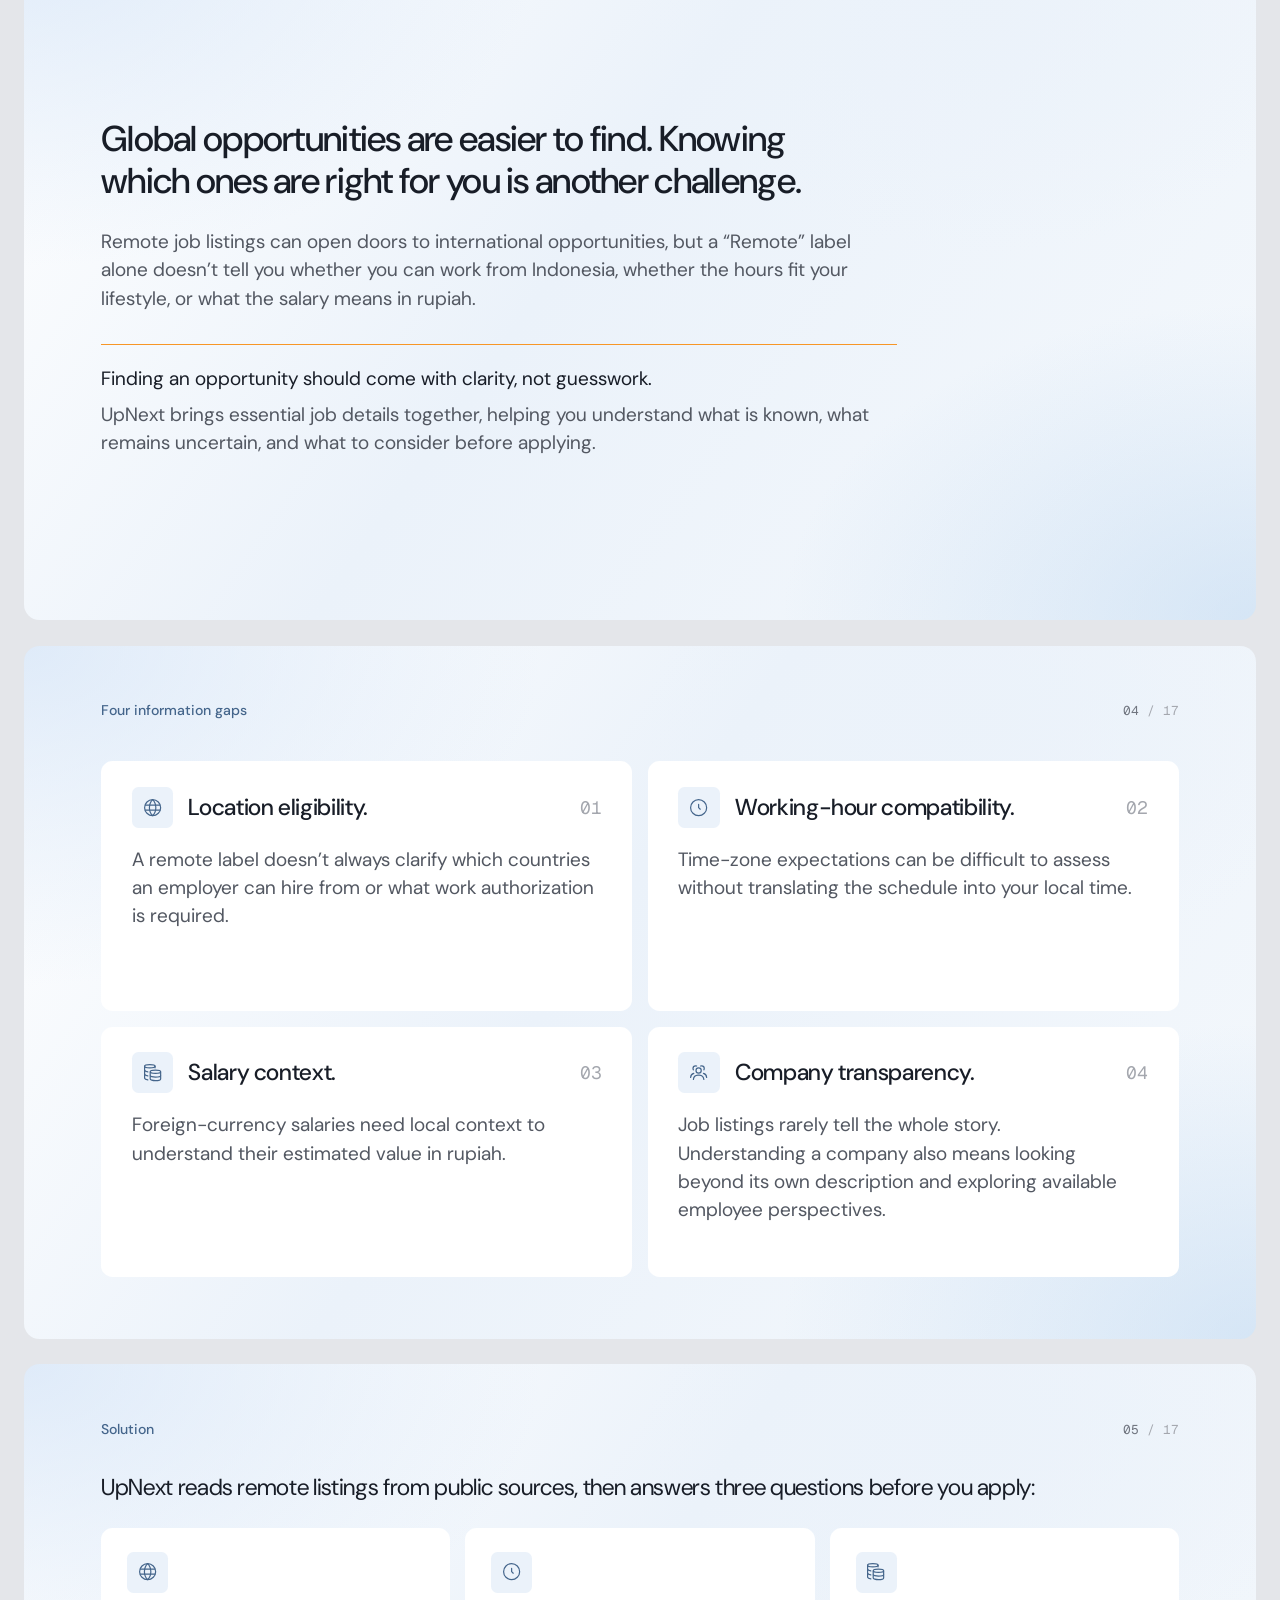
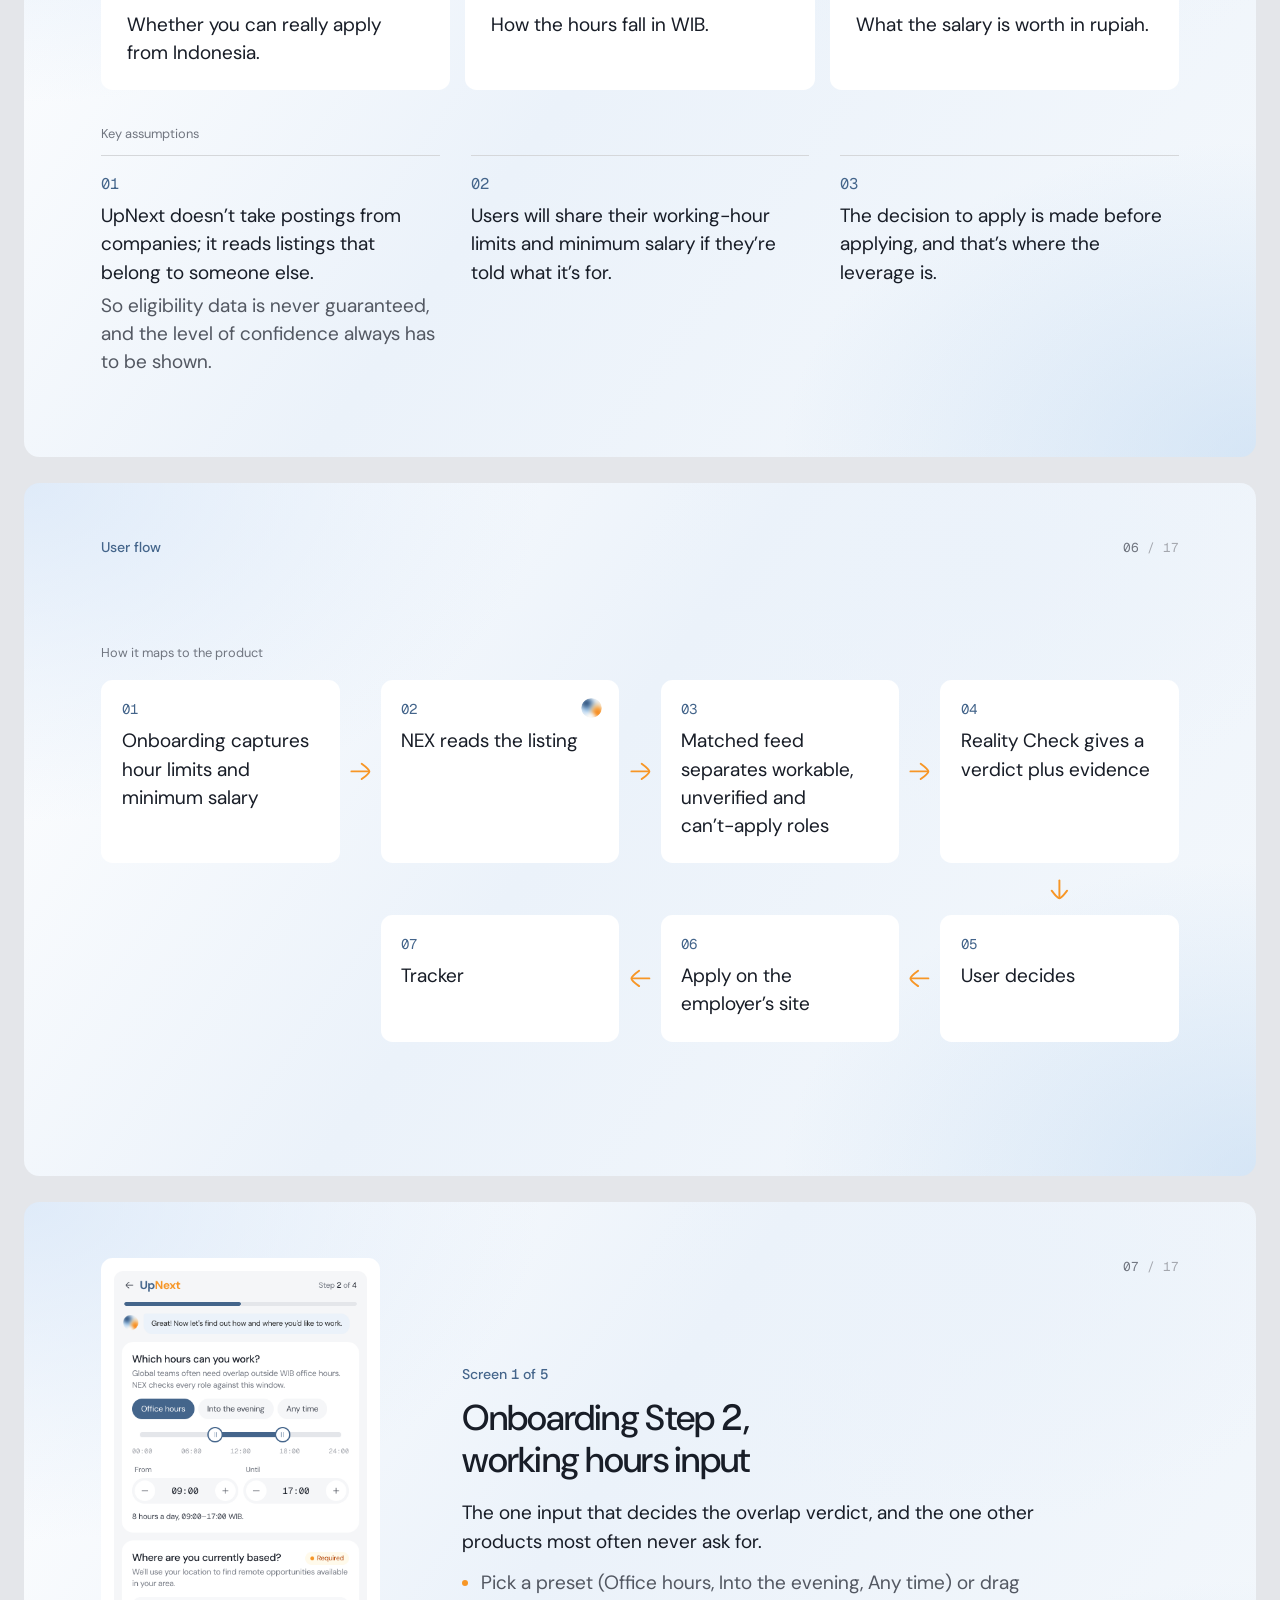
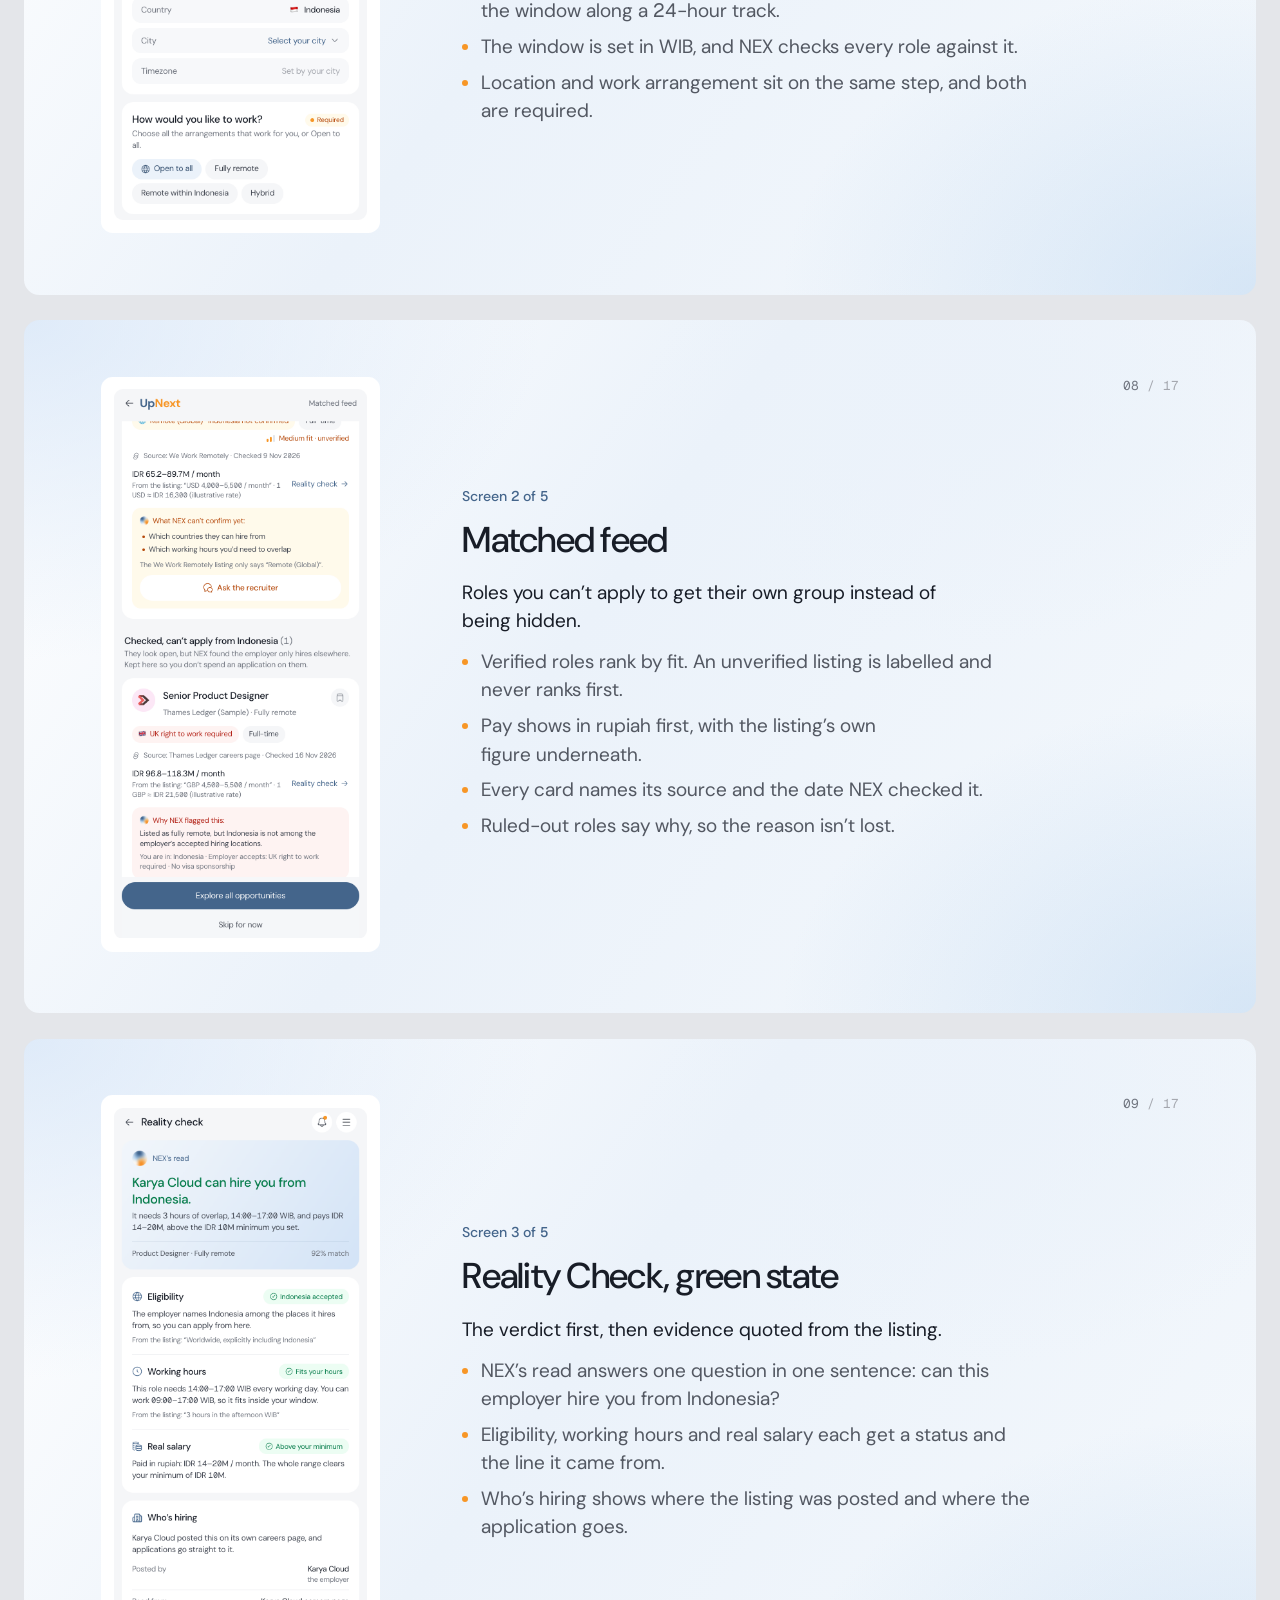
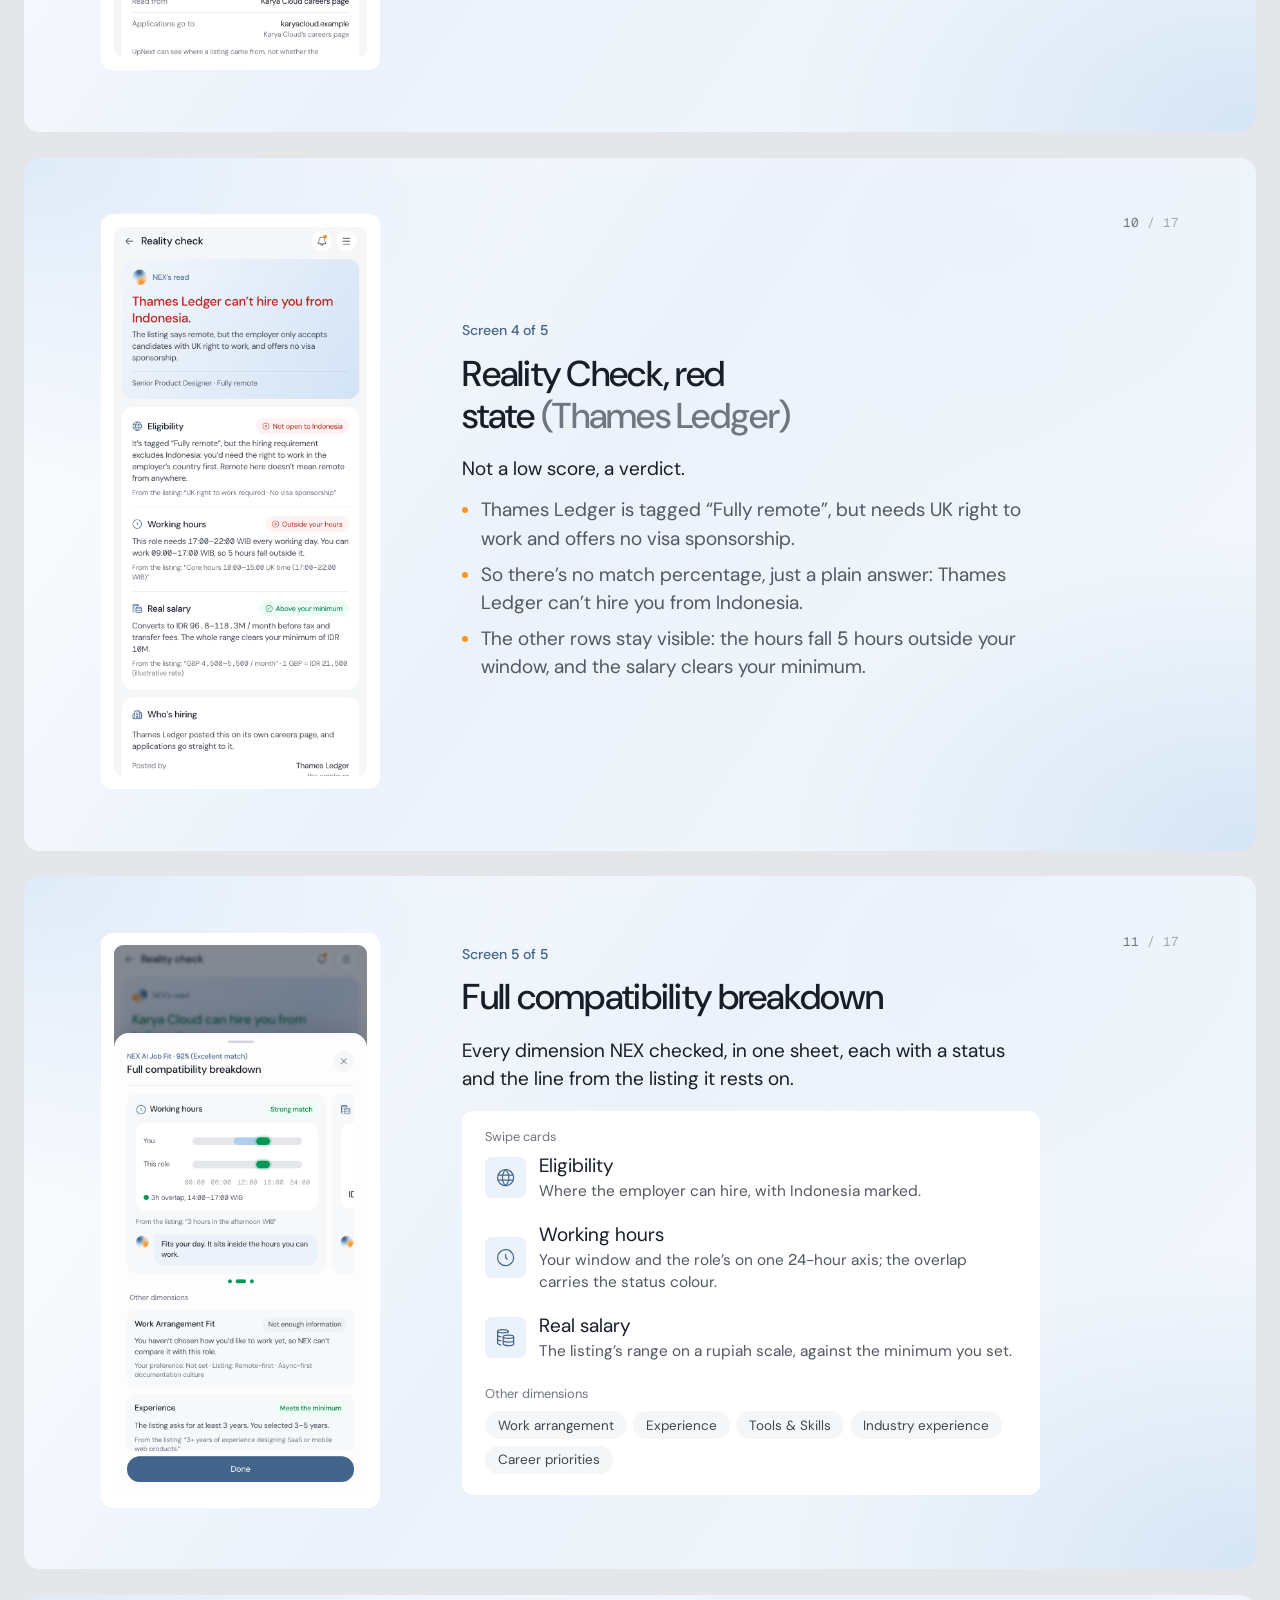
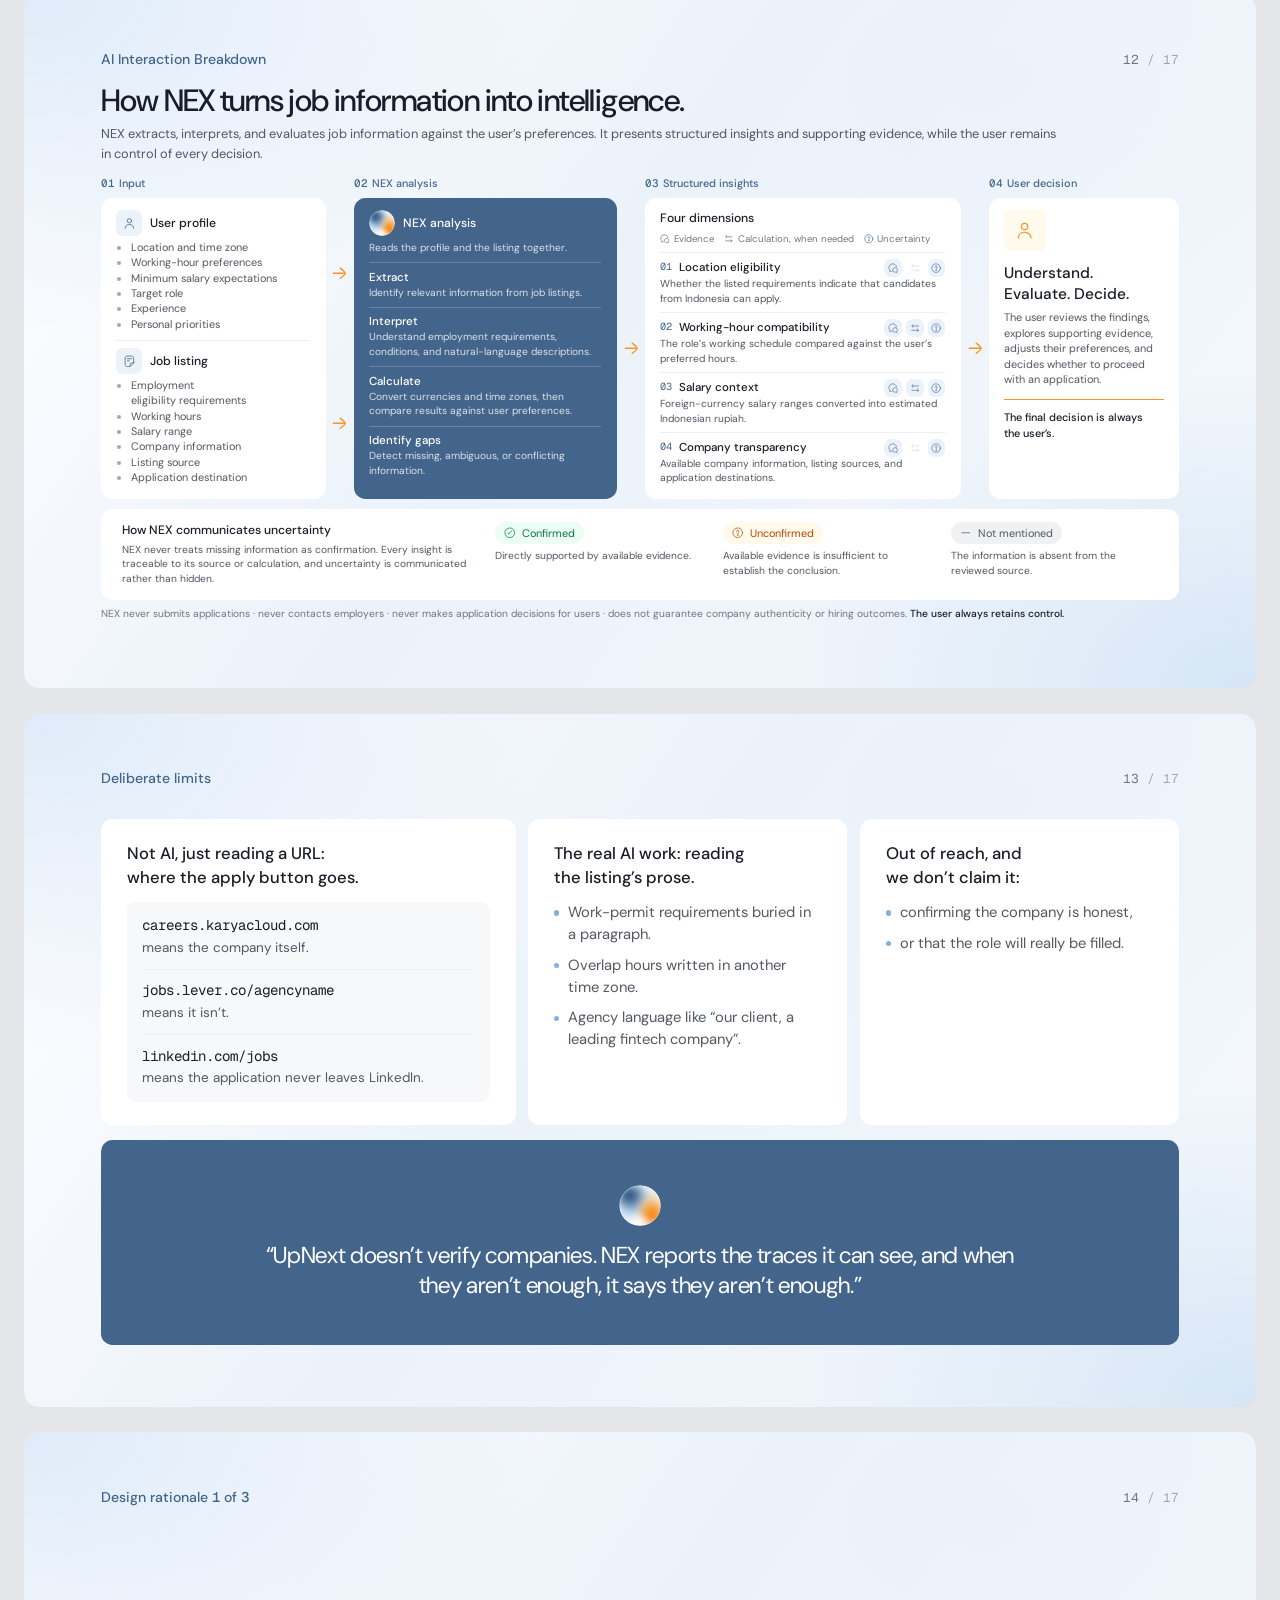
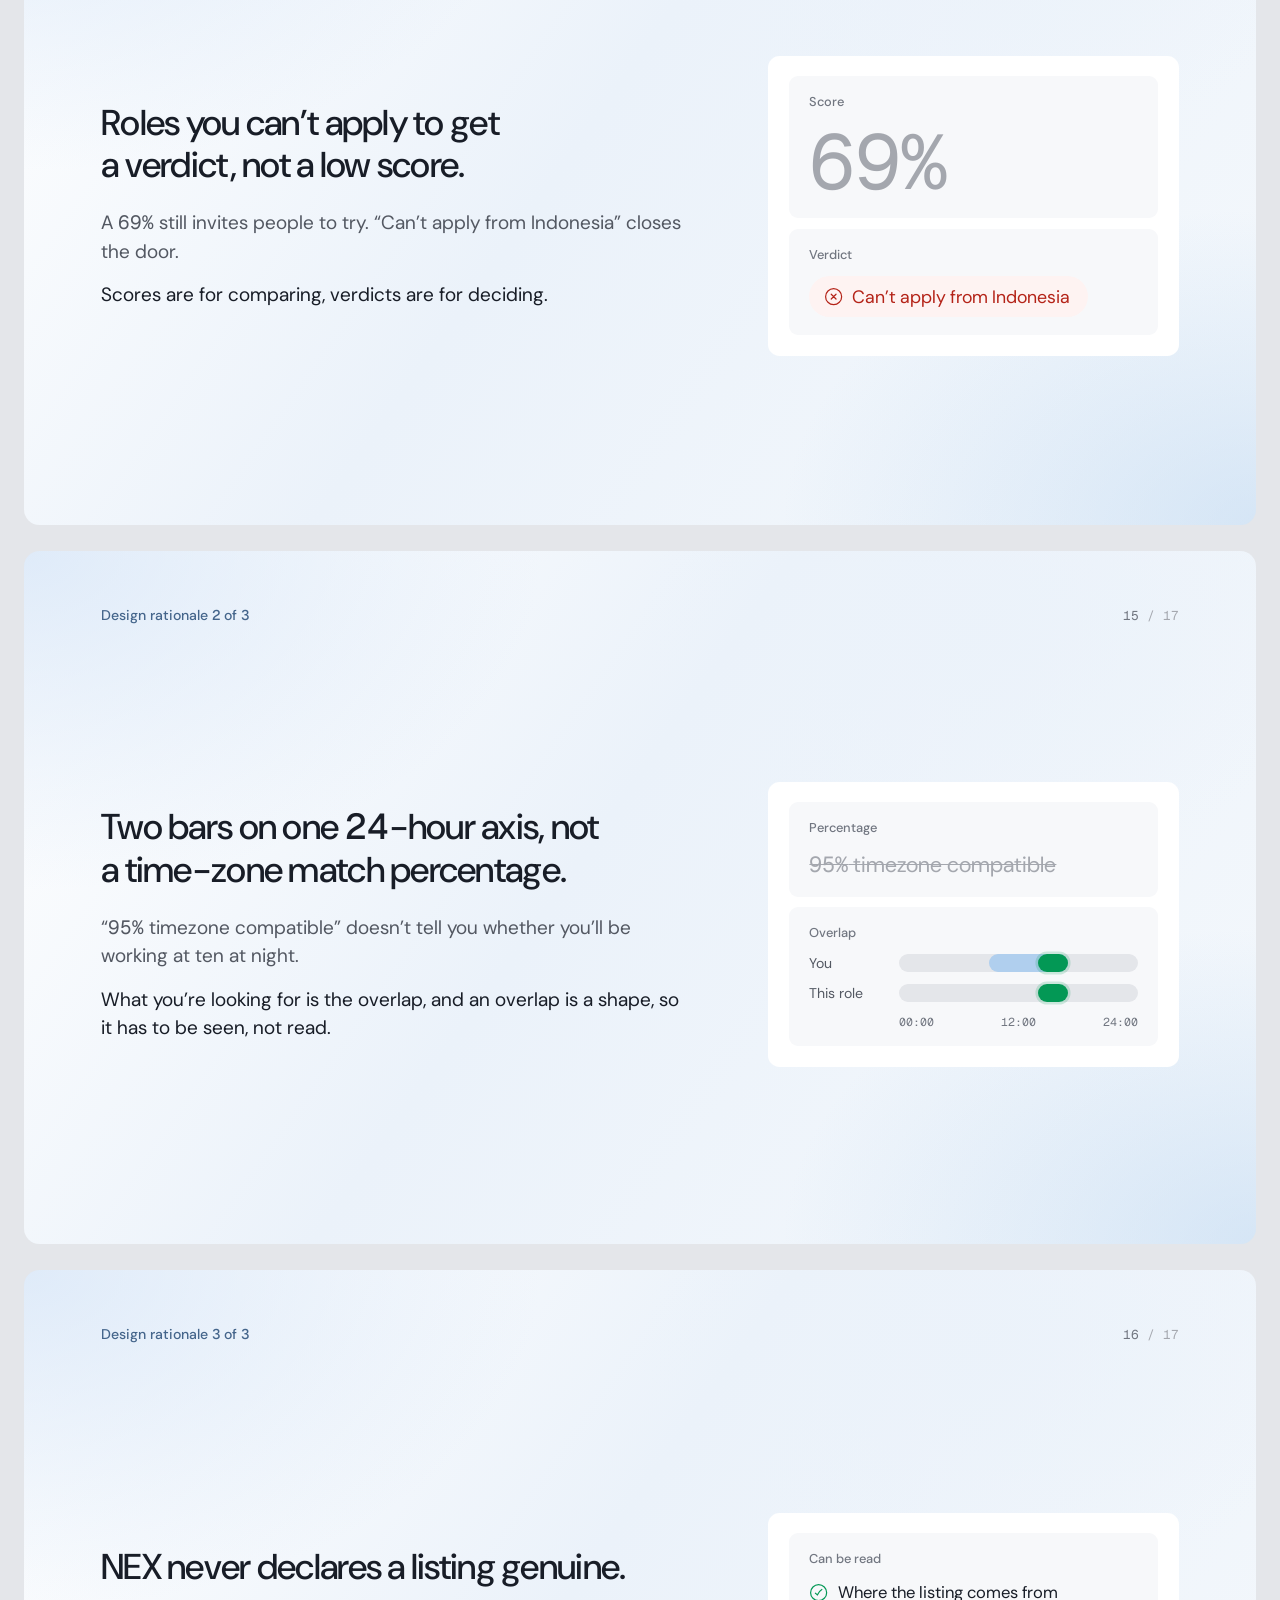
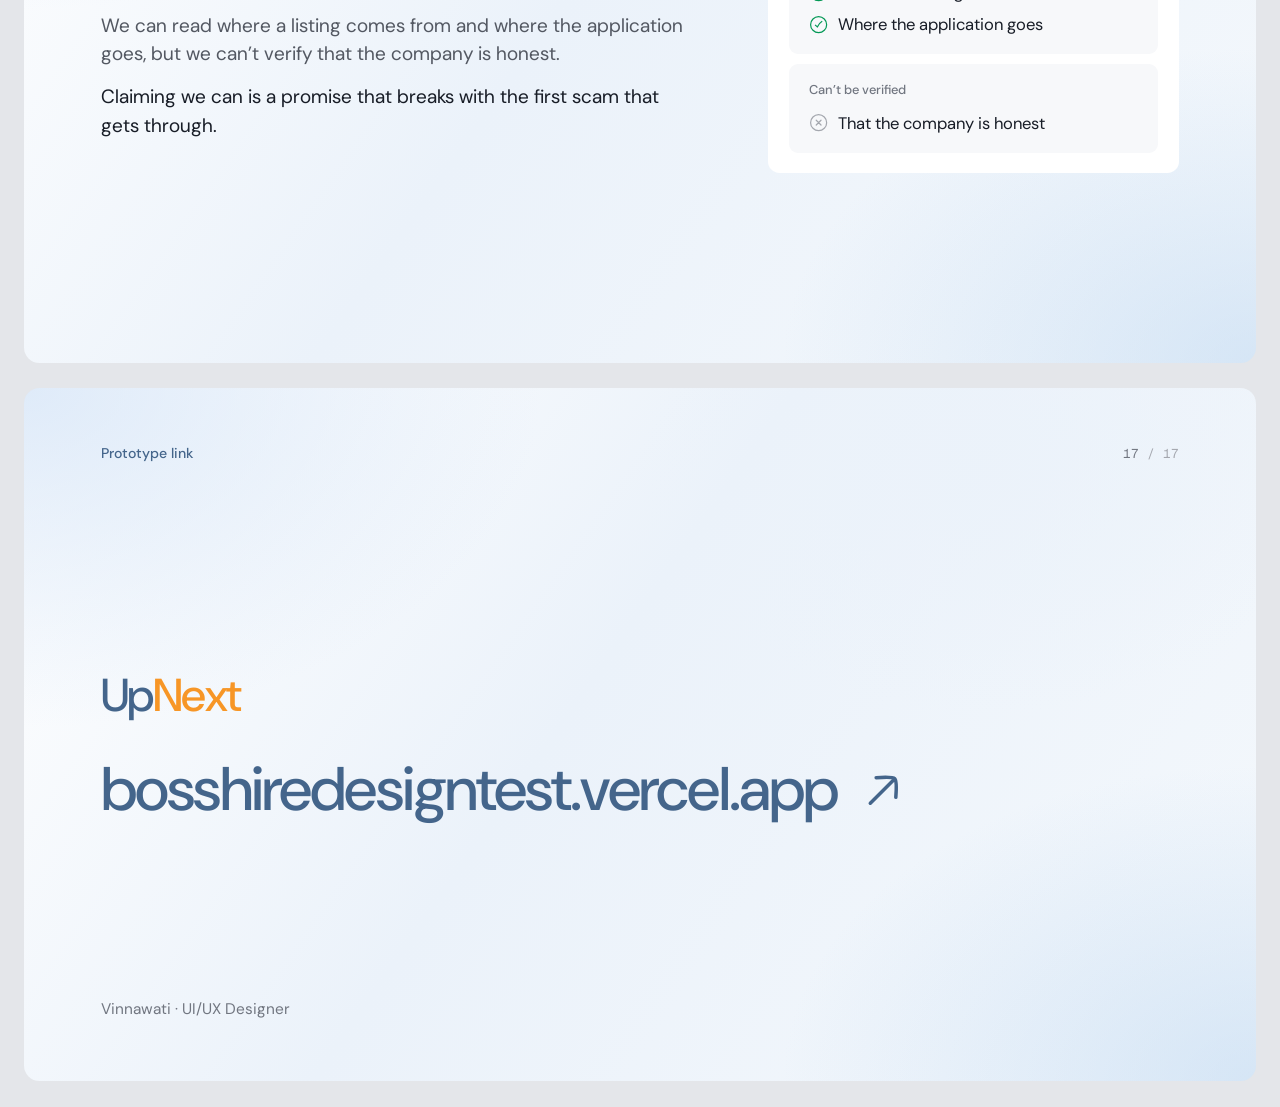
==== commit 2a18f360: "Deck: AI Interaction Breakdown jadi diagram empat tahap; navigasi prototype baru - AI Interaction Br" ====
--- a/deck/index.html
+++ b/deck/index.html
@@ -311,7 +311,8 @@
       margin-right: -40px;
       transform: translateX(140px);
     }
-    .s-title .byline {
+    .s-title .byline,
+    .s-close .byline {
       position: absolute;
       left: 120px;
       bottom: 96px;
@@ -578,44 +579,252 @@
       right: 120px;
     }
 
-    /* ── 12 AI breakdown ── */
-    .ai-grid {
-      display: grid;
-      grid-template-columns: minmax(0, 1.25fr) minmax(0, 1fr) minmax(0, 1fr);
-      grid-template-rows: auto auto;
-      gap: 20px;
-      flex: 1;
-      min-height: 0;
-    }
-    .ai-grid .card {
-      padding: 36px 40px;
-      display: flex;
-      flex-direction: column;
-      gap: 18px;
-    }
-    .ai-grid .label {
-      font-size: 20px;
-      line-height: 26px;
-      font-weight: var(--fw-medium);
-      color: var(--oa-primary);
-    }
-    .ai-grid p {
-      font-size: 23px;
-      line-height: 34px;
-      color: var(--oa-text-secondary);
-    }
-    .ai-grid p + p {
-      margin-top: -6px;
-    }
+    /* ── 12 AI breakdown: a four-stage pipeline, the uncertainty states beneath it, the principles as a footer ── */
     .chips {
       display: flex;
       flex-wrap: wrap;
       gap: 10px;
     }
-    .ai-grid .chip {
+    .ai-title {
+      font-size: 48px;
+      line-height: 58px;
+      font-weight: var(--fw-medium);
+      letter-spacing: -0.02em;
+    }
+    .ai-intro {
+      margin-top: 8px;
+      max-width: 1500px;
+      font-size: 20px;
+      line-height: 30px;
+      color: var(--oa-text-secondary);
+    }
+    .pipe {
+      margin-top: 20px;
+      display: grid;
+      grid-template-columns: 350px 44px 410px 44px minmax(0, 1fr) 44px 296px;
+      grid-template-rows: auto auto;
+    }
+    .stage-label {
+      grid-row: 1;
+      margin-bottom: 10px;
+      font-size: 17px;
+      line-height: 24px;
+      font-weight: var(--fw-medium);
+      color: var(--oa-primary);
+    }
+    .stage-label .font-mono-ds {
+      margin-right: 6px;
+    }
+    .stage {
+      grid-row: 2;
+      background: var(--oa-white);
+      border-radius: var(--radius-card);
+      padding: 20px 24px;
+      font-size: 17px;
+      line-height: 24px;
+      color: var(--oa-text-secondary);
+    }
+    .stage h3 {
+      font-size: 19px;
+      line-height: 26px;
+      font-weight: var(--fw-medium);
+      color: var(--oa-text-strong);
+    }
+    .stage ul {
+      margin-top: 6px;
+      padding-left: 22px;
+    }
+    .stage li::marker {
+      color: var(--oa-text-subtle);
+    }
+    .stage-head {
+      display: flex;
+      align-items: center;
+      gap: 12px;
+    }
+    .stage-head .tile {
+      width: 40px;
       height: 40px;
-      font-size: 20px;
-      padding: 0 18px;
+    }
+    .stage-head .tile svg {
+      width: 20px;
+      height: 20px;
+    }
+    .stage .split-line {
+      height: 1px;
+      margin: 12px 0;
+      background: var(--oa-border);
+    }
+    .pipe-link {
+      grid-row: 2;
+      display: flex;
+      flex-direction: column;
+      align-items: center;
+      justify-content: center;
+      color: var(--bh-accent);
+    }
+    .pipe-link.two {
+      justify-content: space-around;
+    }
+    .pipe-link svg {
+      width: 32px;
+      height: 32px;
+      stroke-width: 2.4;
+    }
+    /* NEX is the one filled stage: the central processing layer */
+    .stage.nex {
+      background: var(--oa-primary);
+      color: rgba(255, 255, 255, 0.8);
+    }
+    .stage.nex h3 {
+      color: var(--oa-white);
+    }
+    .stage.nex .orb {
+      width: 40px;
+      height: 40px;
+      border-radius: 50%;
+    }
+    .stage.nex .both {
+      margin-top: 8px;
+      font-size: 16px;
+      line-height: 23px;
+    }
+    .nex-step {
+      margin-top: 10px;
+      padding-top: 10px;
+      border-top: 1px solid rgba(255, 255, 255, 0.2);
+      font-size: 16px;
+      line-height: 23px;
+    }
+    .nex-step strong {
+      display: block;
+      font-size: 18px;
+      line-height: 25px;
+      font-weight: var(--fw-medium);
+      color: var(--oa-white);
+    }
+    .insight {
+      margin-top: 9px;
+      padding-top: 9px;
+      border-top: 1px solid var(--oa-border);
+      font-size: 16px;
+      line-height: 23px;
+    }
+    .insight-top {
+      display: flex;
+      align-items: center;
+      gap: 10px;
+    }
+    .insight-top h3 {
+      flex: 1;
+      font-size: 18px;
+      line-height: 25px;
+    }
+    .insight-top .n {
+      font-size: 16px;
+      color: var(--oa-primary);
+    }
+    /* Three marks per insight: evidence, calculation, uncertainty; a mark is lit when the insight carries it */
+    .marks {
+      display: flex;
+      gap: 6px;
+    }
+    .marks span {
+      width: 28px;
+      height: 28px;
+      border-radius: var(--radius-inner);
+      display: flex;
+      align-items: center;
+      justify-content: center;
+      background: var(--oa-primary-50);
+      color: var(--oa-primary);
+    }
+    .marks span.off {
+      background: transparent;
+      color: var(--oa-line);
+    }
+    .marks svg {
+      width: 16px;
+      height: 16px;
+    }
+    .marks-legend {
+      margin-top: 8px;
+      display: flex;
+      flex-wrap: wrap;
+      gap: 6px 16px;
+      font-size: 15px;
+      line-height: 22px;
+      color: var(--oa-text-muted);
+    }
+    .marks-legend > span {
+      display: inline-flex;
+      align-items: center;
+      gap: 6px;
+    }
+    .marks-legend svg {
+      width: 15px;
+      height: 15px;
+      color: var(--oa-primary);
+    }
+    .stage.decide .tile {
+      background: var(--oa-attention-surface);
+      color: var(--bh-accent);
+    }
+    .stage.decide .lead {
+      margin-top: 18px;
+      font-size: 24px;
+      line-height: 32px;
+      font-weight: var(--fw-medium);
+      color: var(--oa-text-strong);
+    }
+    .stage.decide .final {
+      margin-top: 18px;
+      padding-top: 14px;
+      border-top: 2px solid var(--bh-accent);
+      font-size: 17px;
+      line-height: 25px;
+      font-weight: var(--fw-medium);
+      color: var(--oa-text-strong);
+    }
+    .unc {
+      margin-top: 16px;
+      background: var(--oa-white);
+      border-radius: var(--radius-card);
+      padding: 20px 32px;
+      display: grid;
+      grid-template-columns: minmax(0, 1.7fr) repeat(3, minmax(0, 1fr));
+      gap: 32px;
+      align-items: start;
+      font-size: 16px;
+      line-height: 23px;
+      color: var(--oa-text-secondary);
+    }
+    .unc h3 {
+      font-size: 19px;
+      line-height: 26px;
+      font-weight: var(--fw-medium);
+      color: var(--oa-text-strong);
+      margin-bottom: 6px;
+    }
+    .unc .chip {
+      height: 34px;
+      padding: 0 14px;
+      font-size: 17px;
+      margin-bottom: 8px;
+    }
+    .unc .chip svg {
+      width: 18px;
+      height: 18px;
+    }
+    .ai-foot {
+      margin-top: 12px;
+      font-size: 16px;
+      line-height: 23px;
+      color: var(--oa-text-muted);
+    }
+    .ai-foot strong {
+      font-weight: var(--fw-medium);
+      color: var(--oa-text-strong);
     }
 
     /* ── 13 Limits ── */
@@ -681,18 +890,25 @@
       line-height: 30px;
       color: var(--oa-text-secondary);
     }
+    /* The closing quote sits in its own card, centred, with NEX's orb above it */
     .quote {
-      margin-top: auto;
-      display: flex;
-      align-items: flex-start;
-      gap: 28px;
+      margin-top: 24px;
+      flex: 1;
+      background: var(--oa-primary);
+      color: var(--oa-white);
+      border-radius: var(--radius-card);
+      padding: 40px 120px;
+      display: flex;
+      flex-direction: column;
+      align-items: center;
+      justify-content: center;
+      gap: 24px;
+      text-align: center;
     }
     .quote img {
       width: 64px;
       height: 64px;
       border-radius: 50%;
-      flex-shrink: 0;
-      margin-top: 2px;
     }
 
     /* ── 14–16 Rationale ── */
@@ -1085,57 +1301,87 @@
 
     <!-- 12 · AI Interaction Breakdown -->
     <section class="slide">
-      <div class="head" style="margin-bottom: 44px"><span class="eyebrow">AI Interaction Breakdown</span><span class="pg font-mono-ds"><b>12</b> / 17</span></div>
+      <div class="head" style="margin-bottom: 20px"><span class="eyebrow">AI Interaction Breakdown</span><span class="pg font-mono-ds"><b>12</b> / 17</span></div>
       <div class="body">
-        <div style="margin-bottom: 36px">
-          <p class="t-label" style="color: var(--oa-primary); font-weight: 500">Role</p>
-          <h2 class="t-h2" style="margin-top: 10px; font-size: 48px; line-height: 58px">NEX reads and translates; the user decides.</h2>
-          <p class="t-small" style="margin-top: 10px">NEX never sends an application, never contacts an employer, and never decides which roles to pursue.</p>
+        <h2 class="ai-title">How NEX turns job information into intelligence.</h2>
+        <p class="ai-intro">NEX extracts, interprets, and evaluates job information against the user’s preferences. It presents structured insights and supporting evidence, while the user remains in control of every decision.</p>
+
+        <div class="pipe">
+          <span class="stage-label" style="grid-column: 1"><span class="font-mono-ds">01</span>Input</span>
+          <span class="stage-label" style="grid-column: 3"><span class="font-mono-ds">02</span>NEX analysis</span>
+          <span class="stage-label" style="grid-column: 5"><span class="font-mono-ds">03</span>Structured insights</span>
+          <span class="stage-label" style="grid-column: 7"><span class="font-mono-ds">04</span>User decision</span>
+
+          <div class="stage" style="grid-column: 1">
+            <div class="stage-head"><div class="tile"><i data-lucide="user"></i></div><h3>User profile</h3></div>
+            <ul>
+              <li>Location and time zone</li>
+              <li>Working-hour preferences</li>
+              <li>Minimum salary expectations</li>
+              <li>Target role</li>
+              <li>Experience</li>
+              <li>Personal priorities</li>
+            </ul>
+            <div class="split-line"></div>
+            <div class="stage-head"><div class="tile"><i data-lucide="file-text"></i></div><h3>Job listing</h3></div>
+            <ul>
+              <li>Employment eligibility&nbsp;requirements</li>
+              <li>Working hours</li>
+              <li>Salary range</li>
+              <li>Company information</li>
+              <li>Listing source</li>
+              <li>Application destination</li>
+            </ul>
+          </div>
+          <div class="pipe-link two" style="grid-column: 2"><i data-lucide="arrow-right"></i><i data-lucide="arrow-right"></i></div>
+
+          <div class="stage nex" style="grid-column: 3">
+            <div class="stage-head"><img class="orb" src="../bosshire-ai-blob.png" alt="" /><h3>NEX analysis</h3></div>
+            <p class="both">Reads the profile and the listing together.</p>
+            <div class="nex-step"><strong>Extract</strong>Identify relevant information from job listings.</div>
+            <div class="nex-step"><strong>Interpret</strong>Understand employment requirements, conditions, and natural-language descriptions.</div>
+            <div class="nex-step"><strong>Calculate</strong>Convert currencies and time zones, then compare results against user preferences.</div>
+            <div class="nex-step"><strong>Identify gaps</strong>Detect missing, ambiguous, or conflicting information.</div>
+          </div>
+          <div class="pipe-link" style="grid-column: 4"><i data-lucide="arrow-right"></i></div>
+
+          <div class="stage" style="grid-column: 5">
+            <h3>Four dimensions</h3>
+            <div class="marks-legend">
+              <span><i data-lucide="message-square"></i>Evidence</span>
+              <span><i data-lucide="arrow-left-right"></i>Calculation, when needed</span>
+              <span><i data-lucide="help-circle"></i>Uncertainty</span>
+            </div>
+            <div class="insight"><div class="insight-top"><span class="n font-mono-ds">01</span><h3>Location eligibility</h3><div class="marks"><span><i data-lucide="message-square"></i></span><span class="off"><i data-lucide="arrow-left-right"></i></span><span><i data-lucide="help-circle"></i></span></div></div>
+              <p>Whether the listed requirements indicate that candidates from Indonesia can apply.</p></div>
+            <div class="insight"><div class="insight-top"><span class="n font-mono-ds">02</span><h3>Working-hour compatibility</h3><div class="marks"><span><i data-lucide="message-square"></i></span><span><i data-lucide="arrow-left-right"></i></span><span><i data-lucide="help-circle"></i></span></div></div>
+              <p>The role’s working schedule compared against the user’s preferred hours.</p></div>
+            <div class="insight"><div class="insight-top"><span class="n font-mono-ds">03</span><h3>Salary context</h3><div class="marks"><span><i data-lucide="message-square"></i></span><span><i data-lucide="arrow-left-right"></i></span><span><i data-lucide="help-circle"></i></span></div></div>
+              <p>Foreign-currency salary ranges converted into estimated Indonesian rupiah.</p></div>
+            <div class="insight"><div class="insight-top"><span class="n font-mono-ds">04</span><h3>Company transparency</h3><div class="marks"><span><i data-lucide="message-square"></i></span><span class="off"><i data-lucide="arrow-left-right"></i></span><span><i data-lucide="help-circle"></i></span></div></div>
+              <p>Available company information, listing sources, and application destinations.</p></div>
+          </div>
+          <div class="pipe-link" style="grid-column: 6"><i data-lucide="arrow-right"></i></div>
+
+          <div class="stage decide" style="grid-column: 7">
+            <div class="tile"><i data-lucide="user"></i></div>
+            <p class="lead">Understand. Evaluate. Decide.</p>
+            <p style="margin-top: 10px">The user reviews the findings, explores supporting evidence, adjusts their preferences, and decides whether to proceed with an application.</p>
+            <p class="final">The final decision is always the user’s.</p>
+          </div>
         </div>
-        <div class="ai-grid">
-          <div class="card" style="grid-row: span 2">
-            <span class="label">Input from the user</span>
-            <div class="chips">
-              <span class="chip">location and time zone</span>
-              <span class="chip">working-hour limits</span>
-              <span class="chip">minimum salary</span>
-              <span class="chip">target role</span>
-              <span class="chip">experience</span>
-              <span class="chip">priorities</span>
-            </div>
-            <span class="label" style="margin-top: 16px">Input from the listing</span>
-            <div class="chips">
-              <span class="chip">eligibility text</span>
-              <span class="chip">overlap hours</span>
-              <span class="chip">salary range</span>
-              <span class="chip">listing source</span>
-              <span class="chip">where applications go</span>
-              <span class="chip">the poster’s wording</span>
-            </div>
-          </div>
-          <div class="card">
-            <span class="label">Output</span>
-            <p>One verdict per dimension, always with a quote from the listing.</p>
-            <p>One statement about who is hiring. Never a verdict on authenticity.</p>
-          </div>
-          <div class="card" style="grid-row: span 2">
-            <span class="label">Uncertainty</span>
-            <p>Three explicit states:</p>
-            <div class="chips">
-              <span class="chip chip-ok"><i data-lucide="check-circle"></i>confirmed</span>
-              <span class="chip chip-warn"><i data-lucide="help-circle"></i>unconfirmed</span>
-              <span class="chip chip-muted"><i data-lucide="minus"></i>not mentioned</span>
-            </div>
-            <p style="margin-top: 6px">Unverified roles never rank first.</p>
-            <p>Roles you can’t apply to get a verdict, not a score.</p>
-          </div>
-          <div class="card">
-            <span class="label">User control</span>
-            <p>Every input can be changed in Review profile, and verdicts are recalculated.</p>
-            <p>Every verdict traces back to one quoted line.</p>
-            <p>When data is missing, NEX offers a next step, not a guess.</p>
-          </div>
+
+        <div class="unc">
+          <div>
+            <h3>How NEX communicates uncertainty</h3>
+            <p>NEX never treats missing information as confirmation. Every insight is traceable to its source or calculation, and uncertainty is communicated rather than hidden.</p>
+          </div>
+          <div><span class="chip chip-ok"><i data-lucide="check-circle"></i>Confirmed</span><p>Directly supported by available evidence.</p></div>
+          <div><span class="chip chip-warn"><i data-lucide="help-circle"></i>Unconfirmed</span><p>Available evidence is insufficient to establish the conclusion.</p></div>
+          <div><span class="chip chip-muted"><i data-lucide="minus"></i>Not mentioned</span><p>The information is absent from the reviewed source.</p></div>
         </div>
+
+        <p class="ai-foot">NEX never submits applications · never contacts employers · never makes application decisions for users · does not guarantee company authenticity or hiring outcomes. <strong>The user always retains control.</strong></p>
       </div>
     </section>
 
@@ -1170,7 +1416,7 @@
         </div>
         <div class="quote">
           <img src="../bosshire-ai-blob.png" alt="" />
-          <p class="t-h3" style="font-weight: 400; max-width: 1400px">“UpNext doesn’t verify companies. NEX reports the traces it can see, and when they aren’t enough, it says they aren’t enough.”</p>
+          <p class="t-h3" style="font-weight: 400; max-width: 1200px">“UpNext doesn’t verify companies. NEX reports the traces it can see, and when they aren’t enough, it says they aren’t enough.”</p>
         </div>
       </div>
     </section>
@@ -1274,6 +1520,7 @@
           <i data-lucide="arrow-up-right"></i>
         </a>
       </div>
+      <p class="byline">Vinnawati · UI/UX Designer</p>
     </section>
 
   </main>
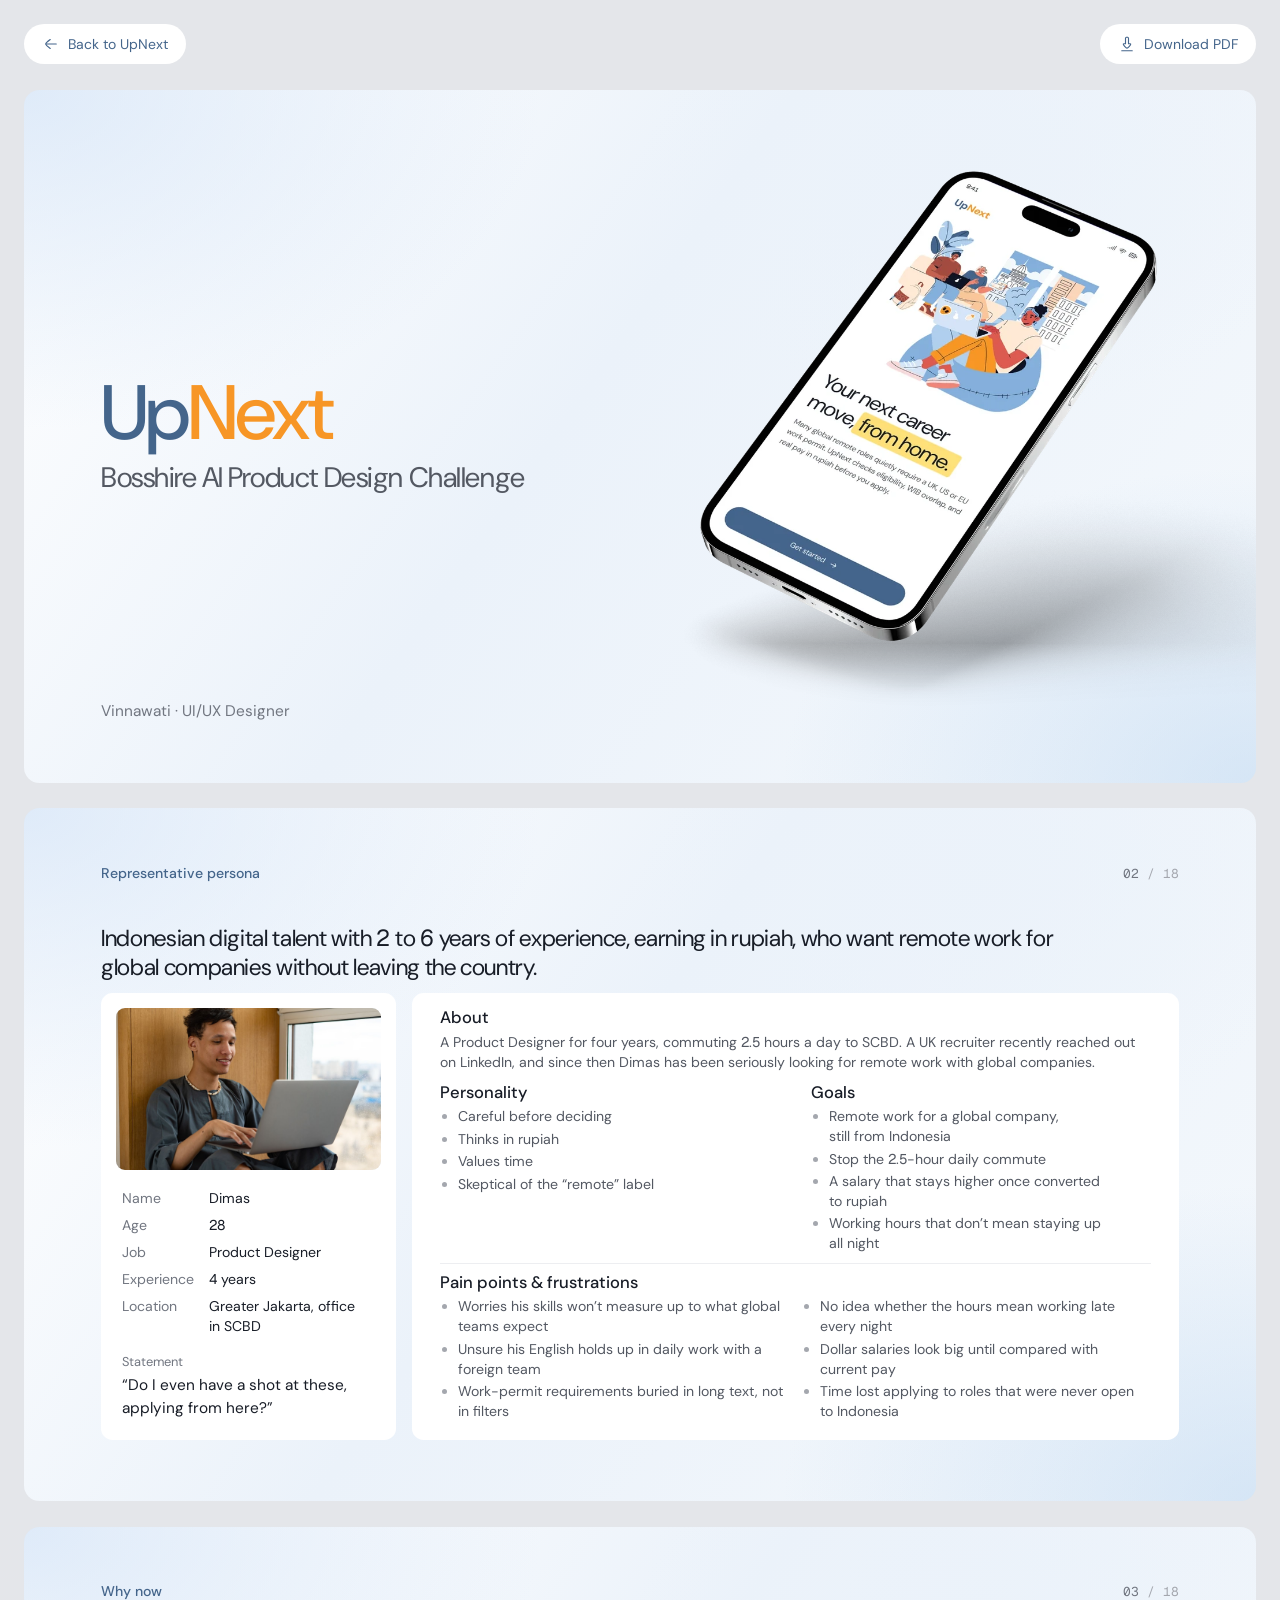
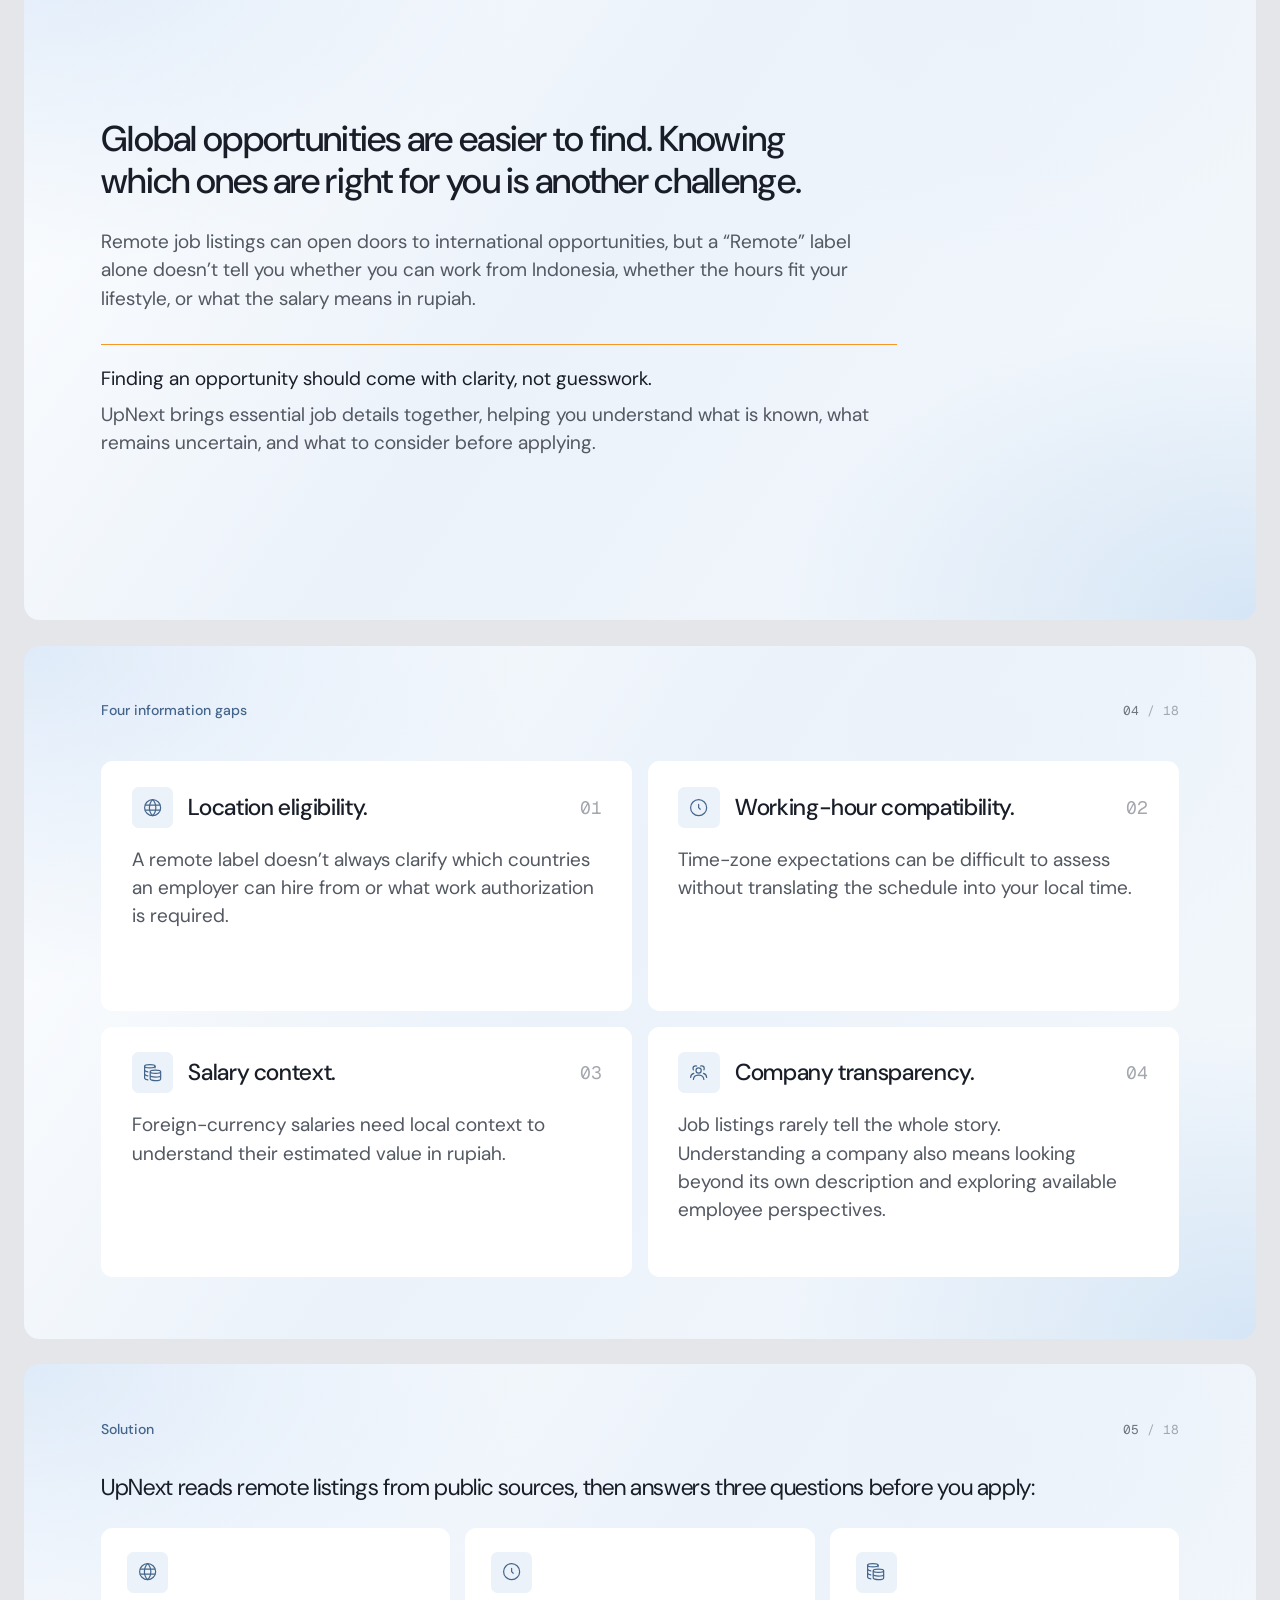
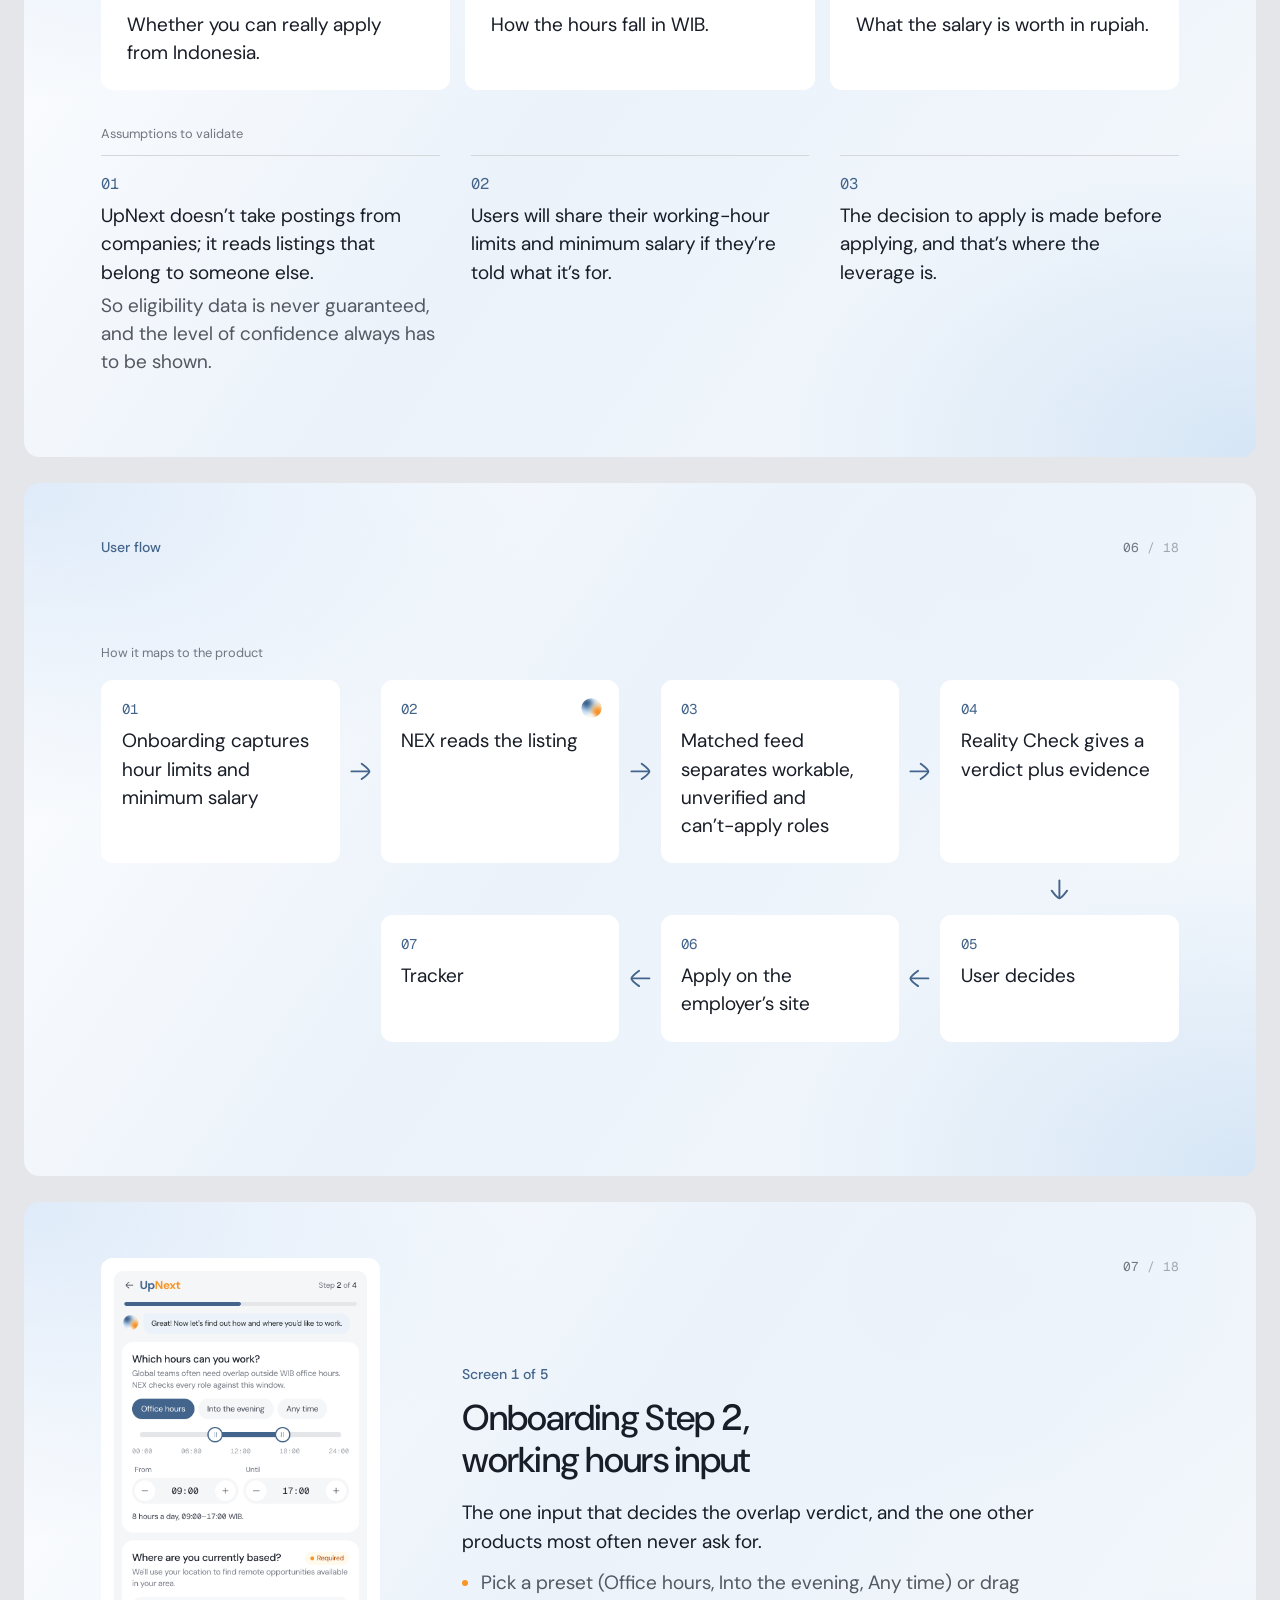
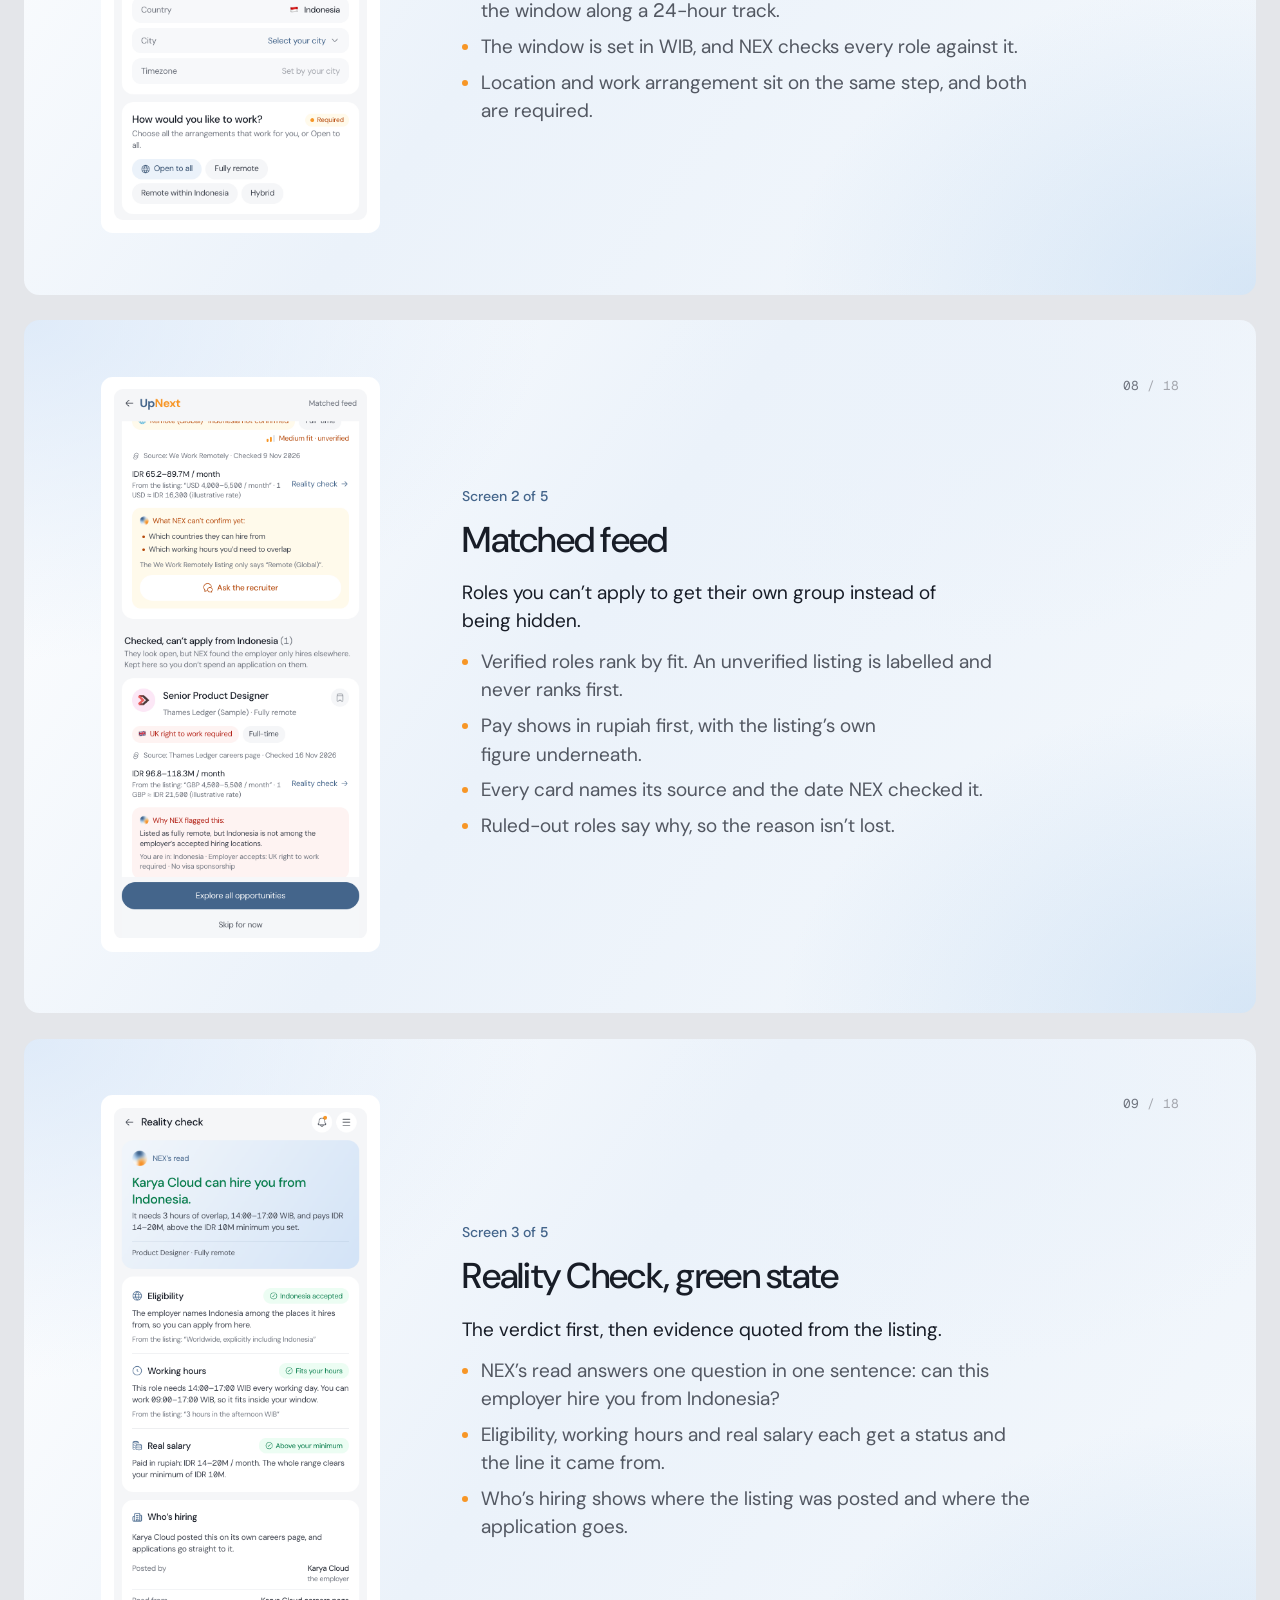
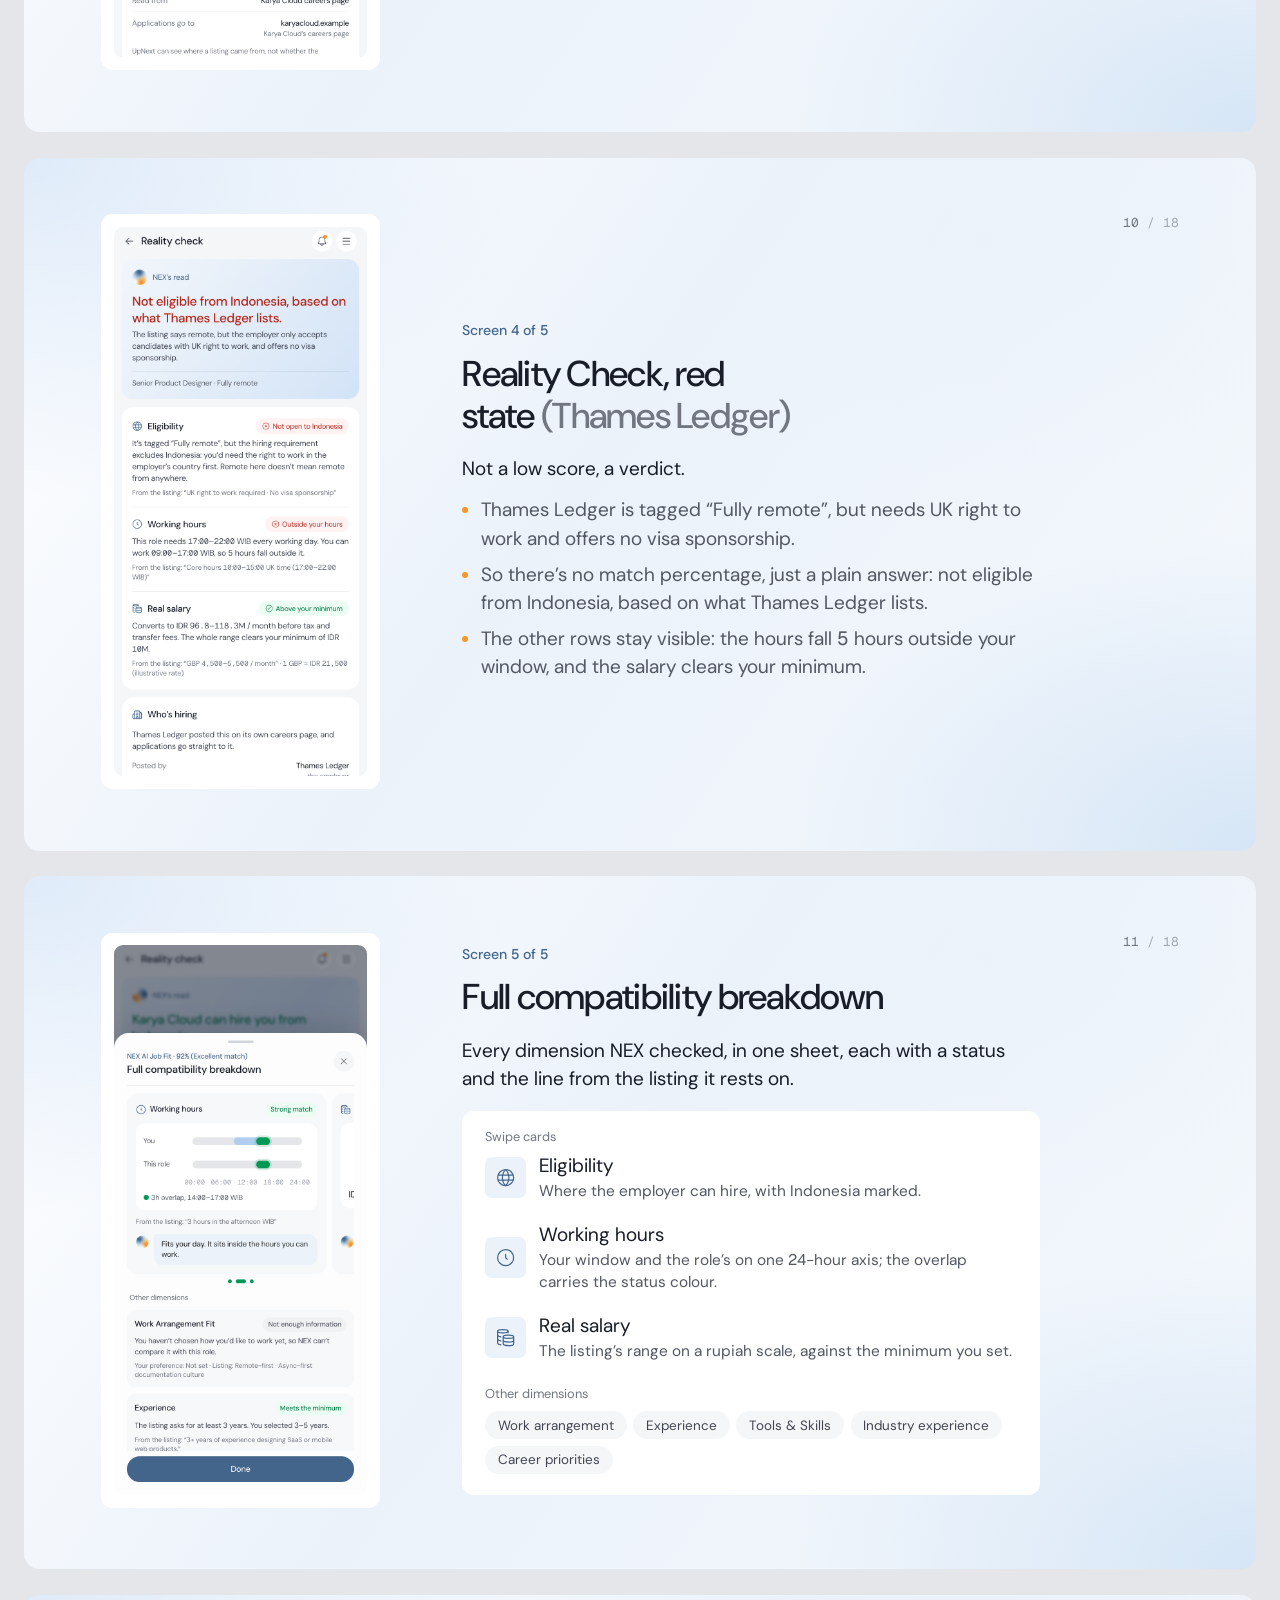
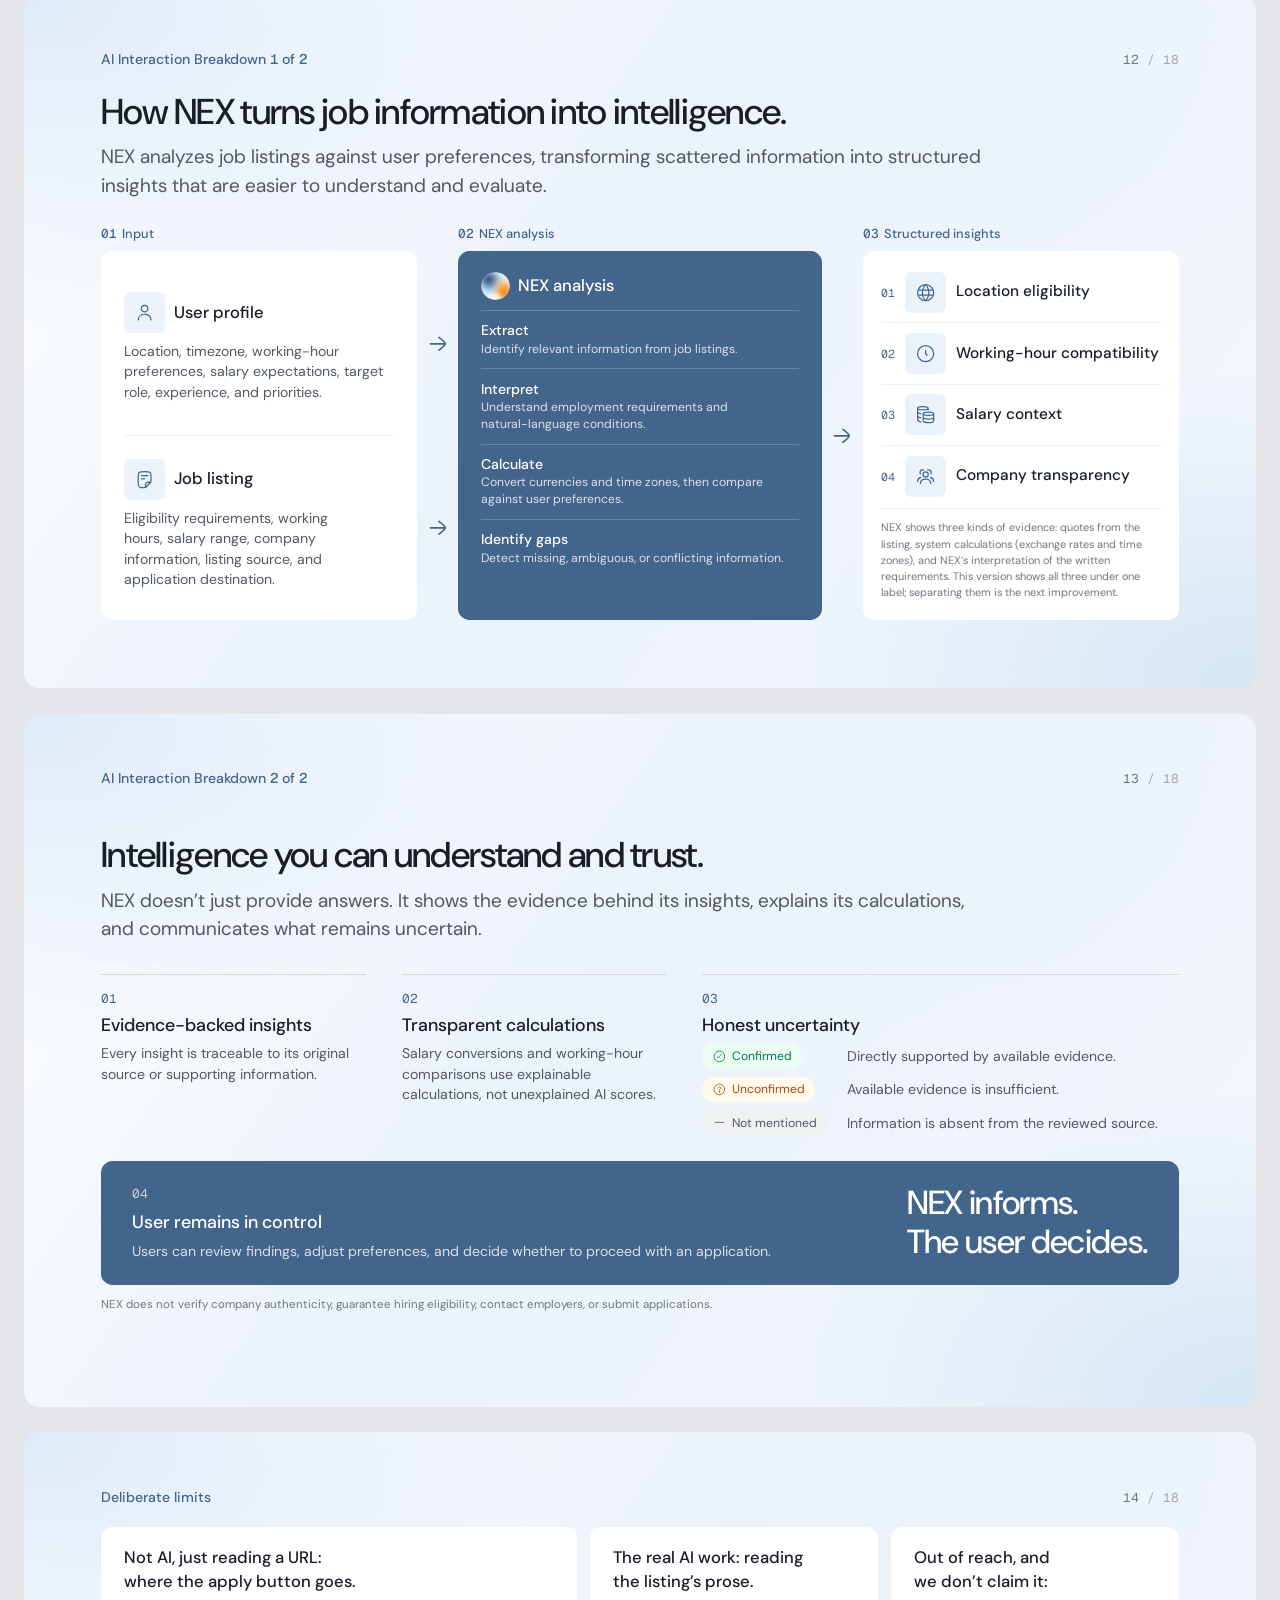
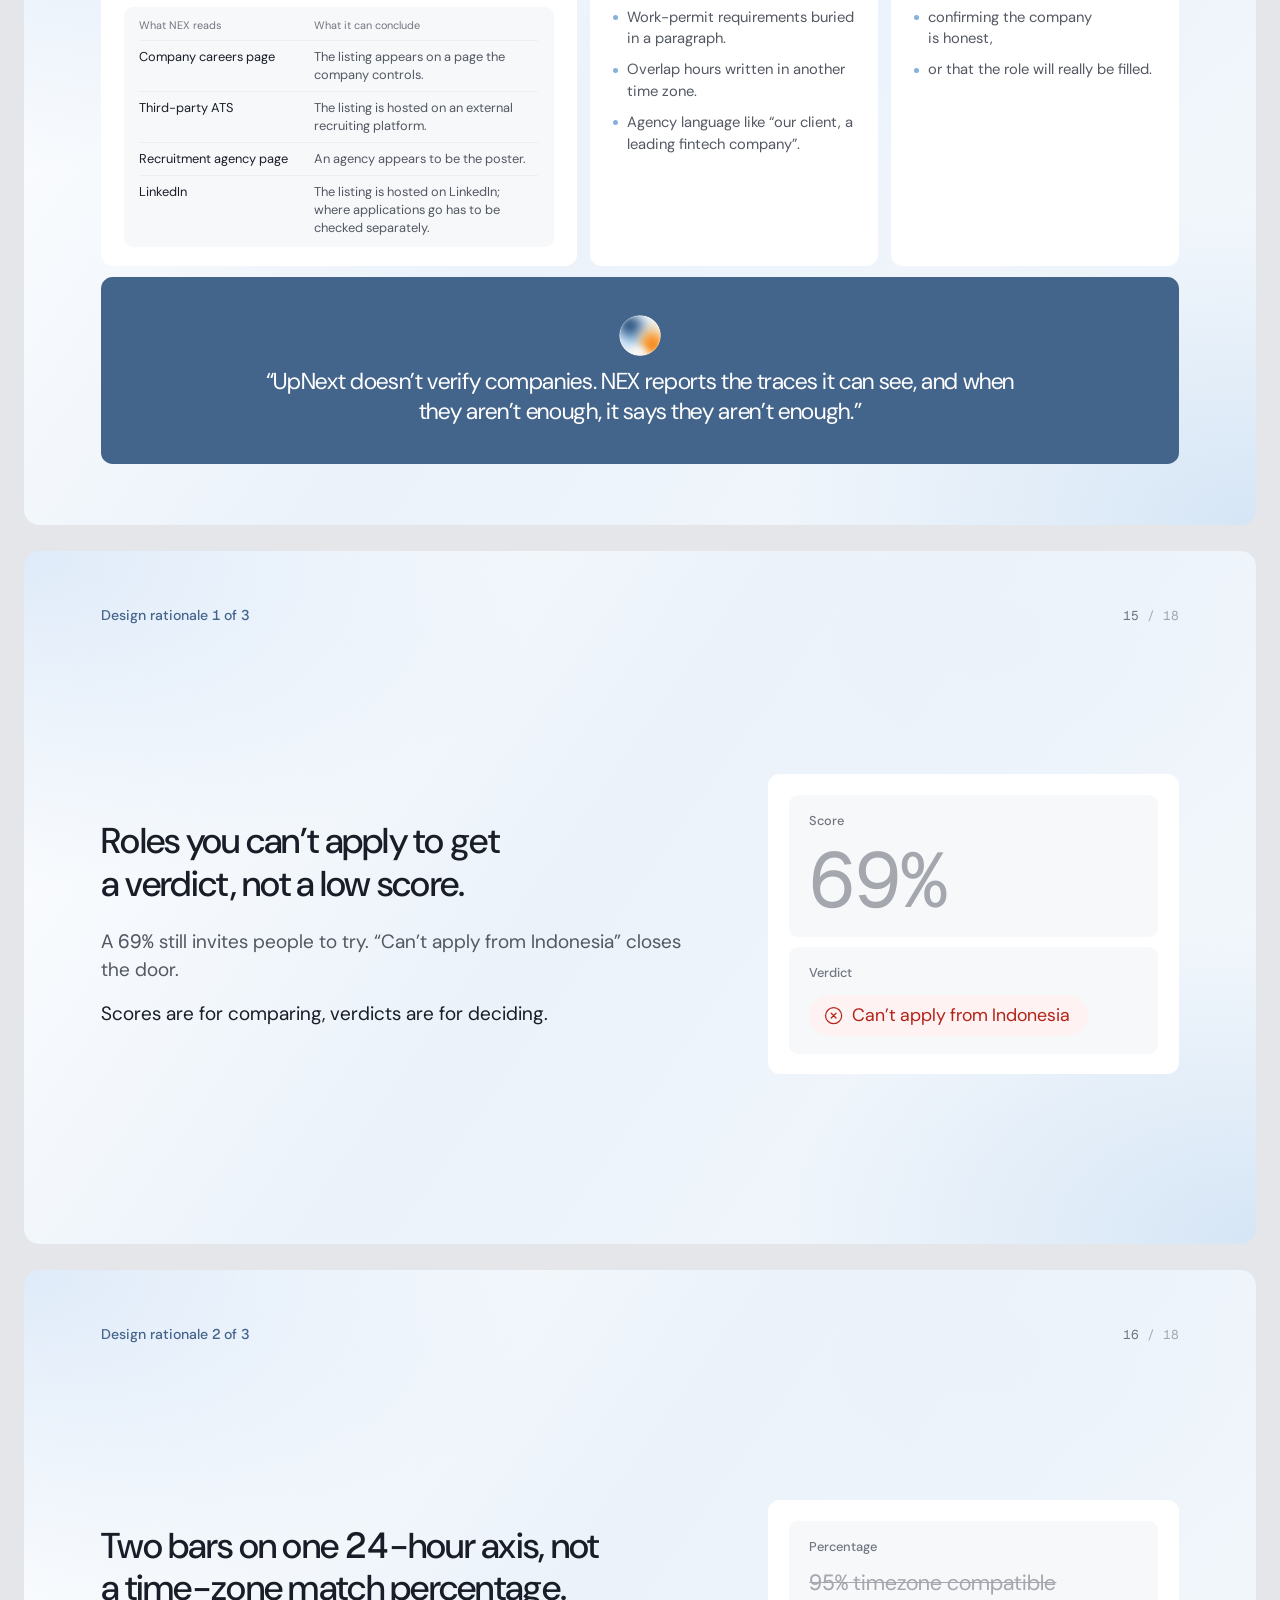
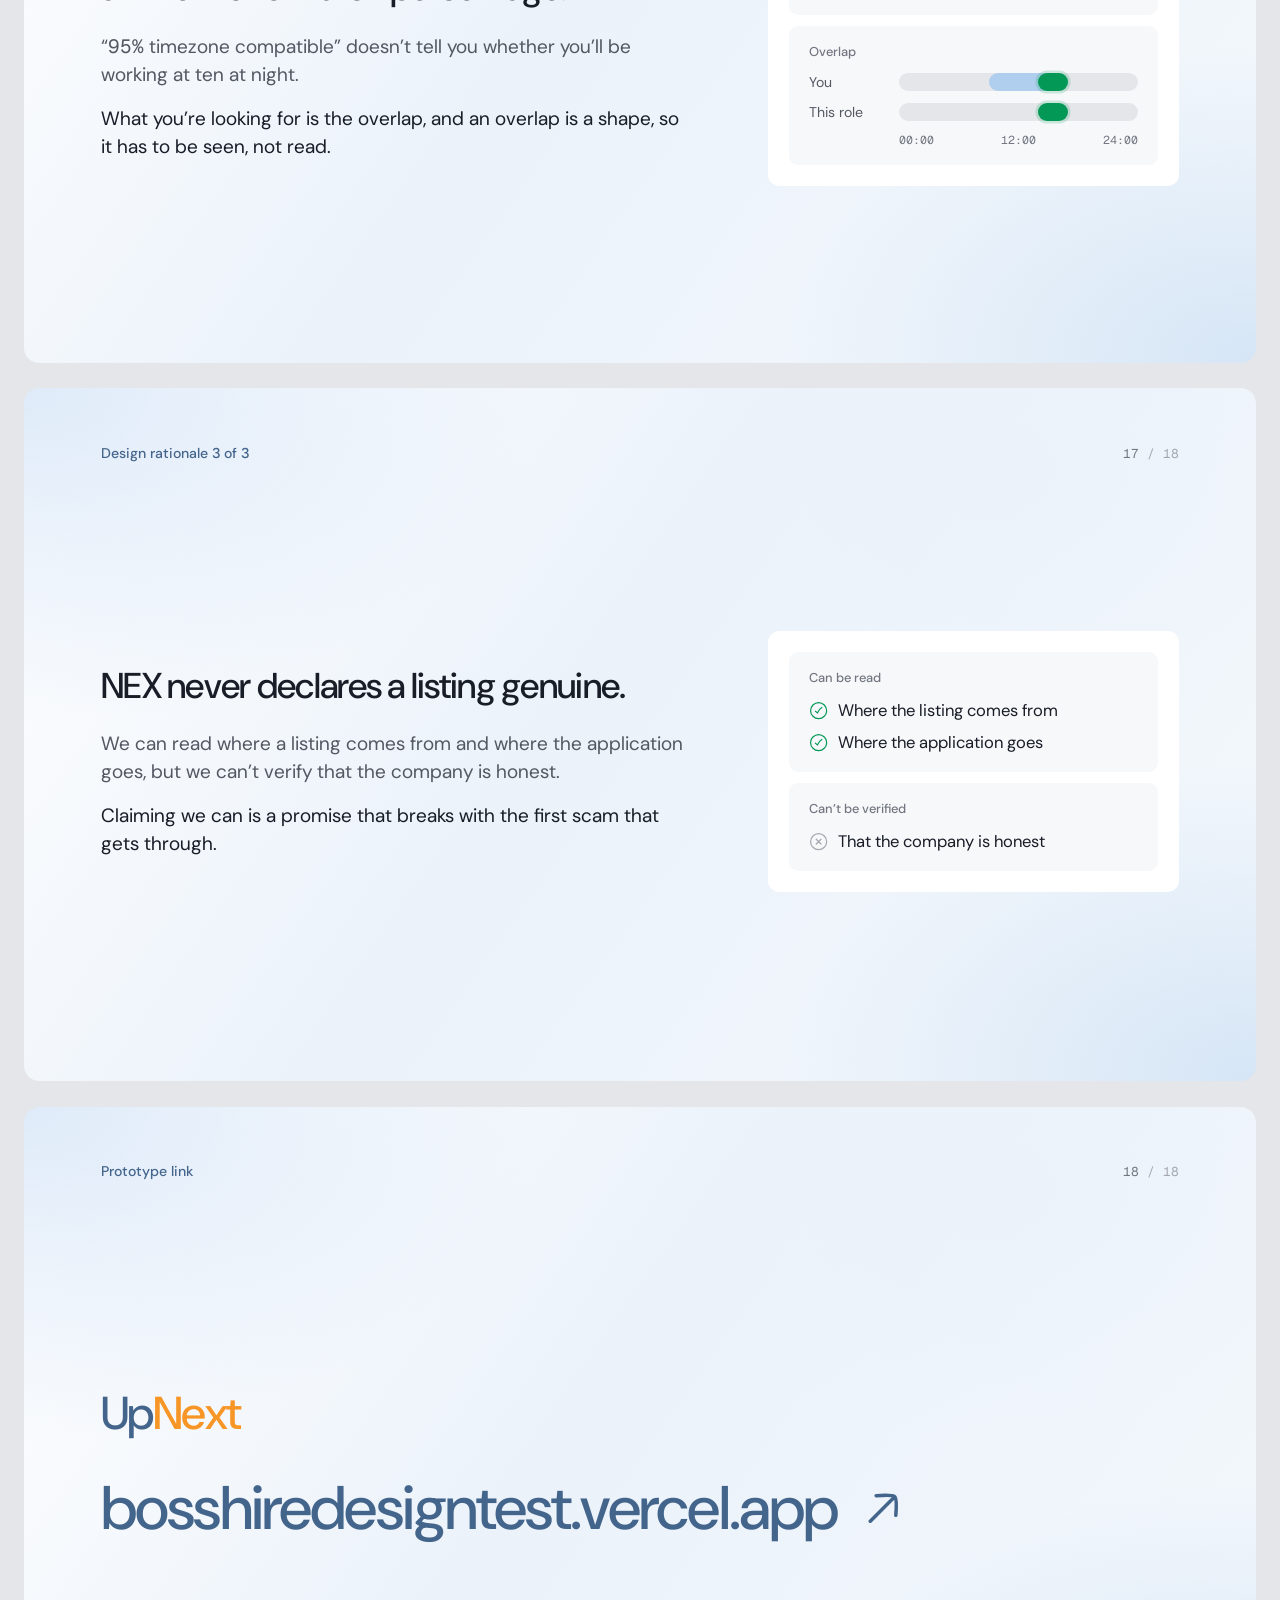
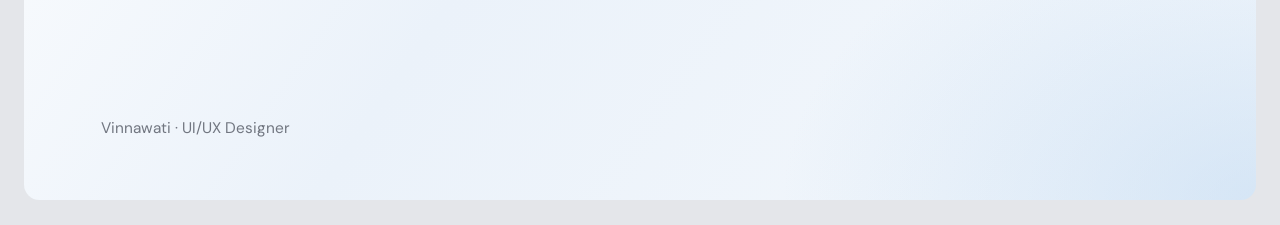
==== commit 2273940c: "Vonis tanpa persentase, vonis merah diperlunak, deck dipecah dan dikoreksi - Banner vonis Reality Ch" ====
--- a/deck/index.html
+++ b/deck/index.html
@@ -510,12 +510,12 @@
       display: flex;
       align-items: center;
       justify-content: center;
-      color: var(--bh-accent);
+      color: var(--oa-primary);
     }
     .snake .link svg {
       width: 48px;
       height: 48px;
-      stroke-width: 2.4;
+      stroke-width: 2.8;
     }
 
     /* ── 07–11 Screens ── */
@@ -579,262 +579,238 @@
       right: 120px;
     }
 
-    /* ── 12 AI breakdown: a four-stage pipeline, the uncertainty states beneath it, the principles as a footer ── */
+    /* ── 12–13 AI breakdown: how NEX works (a three-stage flow), then how it earns trust ── */
     .chips {
       display: flex;
       flex-wrap: wrap;
       gap: 10px;
     }
-    .ai-title {
-      font-size: 48px;
-      line-height: 58px;
-      font-weight: var(--fw-medium);
-      letter-spacing: -0.02em;
-    }
-    .ai-intro {
-      margin-top: 8px;
-      max-width: 1500px;
+    .flow3 {
+      margin-top: 40px;
+      display: grid;
+      grid-template-columns: minmax(0, 1fr) 64px minmax(0, 1.15fr) 64px minmax(0, 1fr);
+      grid-template-rows: auto auto;
+    }
+    .flow3 .stage-label {
+      grid-row: 1;
+      margin-bottom: 14px;
       font-size: 20px;
-      line-height: 30px;
-      color: var(--oa-text-secondary);
-    }
-    .pipe {
-      margin-top: 20px;
-      display: grid;
-      grid-template-columns: 350px 44px 410px 44px minmax(0, 1fr) 44px 296px;
-      grid-template-rows: auto auto;
-    }
-    .stage-label {
-      grid-row: 1;
-      margin-bottom: 10px;
-      font-size: 17px;
-      line-height: 24px;
+      line-height: 26px;
       font-weight: var(--fw-medium);
       color: var(--oa-primary);
     }
-    .stage-label .font-mono-ds {
-      margin-right: 6px;
-    }
-    .stage {
+    .flow3 .stage-label .font-mono-ds {
+      margin-right: 8px;
+    }
+    .flow3 .stage {
       grid-row: 2;
       background: var(--oa-white);
       border-radius: var(--radius-card);
-      padding: 20px 24px;
-      font-size: 17px;
-      line-height: 24px;
-      color: var(--oa-text-secondary);
-    }
-    .stage h3 {
-      font-size: 19px;
-      line-height: 26px;
+      padding: 32px 36px;
+      display: flex;
+      flex-direction: column;
+    }
+    .flow3 h3 {
+      font-size: 26px;
+      line-height: 34px;
       font-weight: var(--fw-medium);
       color: var(--oa-text-strong);
     }
-    .stage ul {
-      margin-top: 6px;
-      padding-left: 22px;
-    }
-    .stage li::marker {
-      color: var(--oa-text-subtle);
-    }
-    .stage-head {
-      display: flex;
-      align-items: center;
-      gap: 12px;
-    }
-    .stage-head .tile {
+    .flow3 .stage-head {
+      display: flex;
+      align-items: center;
+      gap: 14px;
+    }
+    .flow3 .group {
+      flex: 1;
+      display: flex;
+      flex-direction: column;
+      justify-content: center;
+    }
+    .flow3 .group p {
+      margin-top: 12px;
+      font-size: 22px;
+      line-height: 32px;
+      color: var(--oa-text-secondary);
+    }
+    .flow3 .split-line {
+      height: 1px;
+      margin: 20px 0;
+      background: var(--oa-border);
+    }
+    .flow3 .link {
+      grid-row: 2;
+      display: flex;
+      flex-direction: column;
+      align-items: center;
+      justify-content: center;
+      color: var(--oa-primary);
+    }
+    .flow3 .link.two {
+      justify-content: space-around;
+    }
+    .flow3 .link svg {
       width: 40px;
       height: 40px;
-    }
-    .stage-head .tile svg {
+      stroke-width: 2.8;
+    }
+    /* NEX is the one filled stage: the central processing layer */
+    .flow3 .stage.nex {
+      background: var(--oa-primary);
+      color: rgba(255, 255, 255, 0.8);
+    }
+    .flow3 .stage.nex h3 {
+      color: var(--oa-white);
+    }
+    .flow3 .orb {
+      width: 44px;
+      height: 44px;
+      border-radius: 50%;
+    }
+    .flow3 .nex-step {
+      margin-top: 16px;
+      padding-top: 16px;
+      border-top: 1px solid rgba(255, 255, 255, 0.2);
+      font-size: 19px;
+      line-height: 27px;
+    }
+    .flow3 .nex-step strong {
+      display: block;
+      font-size: 22px;
+      line-height: 30px;
+      font-weight: var(--fw-medium);
+      color: var(--oa-white);
+    }
+    .flow3 .out {
+      justify-content: center;
+      padding-left: 28px;
+      padding-right: 28px;
+    }
+    .flow3 .out-row {
+      display: flex;
+      align-items: center;
+      gap: 16px;
+      padding: 15px 0;
+      border-top: 1px solid var(--oa-border);
+    }
+    .flow3 .out-row:first-child {
+      border-top: none;
+      padding-top: 0;
+    }
+    .flow3 .out-row:last-child {
+      padding-bottom: 0;
+    }
+    .flow3 .out-row .n {
+      font-size: 18px;
+      color: var(--oa-primary);
+    }
+    .flow3 .out-row h3 {
+      flex: 1;
+      font-size: 24px;
+    }
+    .flow3 .out-note {
+      margin-top: 18px;
+      padding-top: 16px;
+      border-top: 1px solid var(--oa-border);
+      font-size: 17px;
+      line-height: 25px;
+      color: var(--oa-text-muted);
+    }
+
+    .trust {
+      margin-top: 48px;
+      display: grid;
+      grid-template-columns: minmax(0, 1fr) minmax(0, 1fr) minmax(0, 1.8fr);
+      gap: 56px;
+    }
+    .trust-sec {
+      padding-top: 24px;
+      border-top: 2px solid var(--oa-line);
+    }
+    .trust .n,
+    .control .n {
+      display: block;
+      margin-bottom: 10px;
+      font-size: 20px;
+      color: var(--oa-primary);
+    }
+    .trust h3,
+    .control h3 {
+      font-size: 28px;
+      line-height: 36px;
+      font-weight: var(--fw-medium);
+      color: var(--oa-text-strong);
+      margin-bottom: 10px;
+    }
+    .trust p {
+      font-size: 22px;
+      line-height: 32px;
+      color: var(--oa-text-secondary);
+    }
+    .states {
+      margin-top: 6px;
+      display: flex;
+      flex-direction: column;
+      gap: 12px;
+    }
+    .state {
+      display: grid;
+      grid-template-columns: 210px minmax(0, 1fr);
+      align-items: center;
+      gap: 16px;
+    }
+    .state .chip {
+      justify-self: start;
+      height: 40px;
+      font-size: 19px;
+      padding: 0 16px;
+    }
+    .state .chip svg {
       width: 20px;
       height: 20px;
     }
-    .stage .split-line {
-      height: 1px;
-      margin: 12px 0;
-      background: var(--oa-border);
-    }
-    .pipe-link {
-      grid-row: 2;
-      display: flex;
-      flex-direction: column;
-      align-items: center;
-      justify-content: center;
-      color: var(--bh-accent);
-    }
-    .pipe-link.two {
-      justify-content: space-around;
-    }
-    .pipe-link svg {
-      width: 32px;
-      height: 32px;
-      stroke-width: 2.4;
-    }
-    /* NEX is the one filled stage: the central processing layer */
-    .stage.nex {
+    /* The trust principle gets the one filled band on the slide */
+    .control {
+      margin-top: 40px;
       background: var(--oa-primary);
+      border-radius: var(--radius-card);
+      padding: 36px 48px;
+      display: grid;
+      grid-template-columns: minmax(0, 1fr) auto;
+      gap: 64px;
+      align-items: center;
+      font-size: 22px;
+      line-height: 32px;
       color: rgba(255, 255, 255, 0.8);
     }
-    .stage.nex h3 {
+    .control .n {
+      color: rgba(255, 255, 255, 0.7);
+    }
+    .control h3 {
       color: var(--oa-white);
     }
-    .stage.nex .orb {
-      width: 40px;
-      height: 40px;
-      border-radius: 50%;
-    }
-    .stage.nex .both {
-      margin-top: 8px;
-      font-size: 16px;
-      line-height: 23px;
-    }
-    .nex-step {
-      margin-top: 10px;
-      padding-top: 10px;
-      border-top: 1px solid rgba(255, 255, 255, 0.2);
-      font-size: 16px;
-      line-height: 23px;
-    }
-    .nex-step strong {
-      display: block;
+    .control .principle {
+      font-size: 52px;
+      line-height: 60px;
+      font-weight: var(--fw-medium);
+      letter-spacing: -0.02em;
+      color: var(--oa-white);
+    }
+    .disclaimer {
+      margin-top: 20px;
       font-size: 18px;
-      line-height: 25px;
-      font-weight: var(--fw-medium);
-      color: var(--oa-white);
-    }
-    .insight {
-      margin-top: 9px;
-      padding-top: 9px;
-      border-top: 1px solid var(--oa-border);
-      font-size: 16px;
-      line-height: 23px;
-    }
-    .insight-top {
-      display: flex;
-      align-items: center;
-      gap: 10px;
-    }
-    .insight-top h3 {
-      flex: 1;
-      font-size: 18px;
-      line-height: 25px;
-    }
-    .insight-top .n {
-      font-size: 16px;
-      color: var(--oa-primary);
-    }
-    /* Three marks per insight: evidence, calculation, uncertainty; a mark is lit when the insight carries it */
-    .marks {
-      display: flex;
-      gap: 6px;
-    }
-    .marks span {
-      width: 28px;
-      height: 28px;
-      border-radius: var(--radius-inner);
-      display: flex;
-      align-items: center;
-      justify-content: center;
-      background: var(--oa-primary-50);
-      color: var(--oa-primary);
-    }
-    .marks span.off {
-      background: transparent;
-      color: var(--oa-line);
-    }
-    .marks svg {
-      width: 16px;
-      height: 16px;
-    }
-    .marks-legend {
-      margin-top: 8px;
-      display: flex;
-      flex-wrap: wrap;
-      gap: 6px 16px;
-      font-size: 15px;
-      line-height: 22px;
+      line-height: 26px;
       color: var(--oa-text-muted);
     }
-    .marks-legend > span {
-      display: inline-flex;
-      align-items: center;
-      gap: 6px;
-    }
-    .marks-legend svg {
-      width: 15px;
-      height: 15px;
-      color: var(--oa-primary);
-    }
-    .stage.decide .tile {
-      background: var(--oa-attention-surface);
-      color: var(--bh-accent);
-    }
-    .stage.decide .lead {
-      margin-top: 18px;
-      font-size: 24px;
-      line-height: 32px;
-      font-weight: var(--fw-medium);
-      color: var(--oa-text-strong);
-    }
-    .stage.decide .final {
-      margin-top: 18px;
-      padding-top: 14px;
-      border-top: 2px solid var(--bh-accent);
-      font-size: 17px;
-      line-height: 25px;
-      font-weight: var(--fw-medium);
-      color: var(--oa-text-strong);
-    }
-    .unc {
-      margin-top: 16px;
-      background: var(--oa-white);
-      border-radius: var(--radius-card);
-      padding: 20px 32px;
-      display: grid;
-      grid-template-columns: minmax(0, 1.7fr) repeat(3, minmax(0, 1fr));
-      gap: 32px;
-      align-items: start;
-      font-size: 16px;
-      line-height: 23px;
-      color: var(--oa-text-secondary);
-    }
-    .unc h3 {
-      font-size: 19px;
-      line-height: 26px;
-      font-weight: var(--fw-medium);
-      color: var(--oa-text-strong);
-      margin-bottom: 6px;
-    }
-    .unc .chip {
-      height: 34px;
-      padding: 0 14px;
-      font-size: 17px;
-      margin-bottom: 8px;
-    }
-    .unc .chip svg {
-      width: 18px;
-      height: 18px;
-    }
-    .ai-foot {
-      margin-top: 12px;
-      font-size: 16px;
-      line-height: 23px;
-      color: var(--oa-text-muted);
-    }
-    .ai-foot strong {
-      font-weight: var(--fw-medium);
-      color: var(--oa-text-strong);
-    }
-
-    /* ── 13 Limits ── */
+
+    /* ── 14 Limits ── */
     .lim-grid {
       display: grid;
-      grid-template-columns: minmax(0, 1.3fr) minmax(0, 1fr) minmax(0, 1fr);
+      grid-template-columns: minmax(0, 1.65fr) minmax(0, 1fr) minmax(0, 1fr);
       gap: 20px;
     }
     .lim-grid .card {
-      padding: 36px 40px;
+      padding: 30px 36px;
       display: flex;
       flex-direction: column;
       gap: 20px;
@@ -870,39 +846,43 @@
       margin-top: 13px;
       flex-shrink: 0;
     }
-    .url-rows {
+    /* Where a listing lives, and the most that can be concluded from it */
+    .read-table {
       padding: 4px 24px;
     }
-    .url-row {
-      padding: 18px 0;
-      display: flex;
-      flex-direction: column;
-      gap: 4px;
-    }
-    .url-row code {
-      font-family: var(--font-mono);
-      font-size: 22px;
-      line-height: 30px;
+    .read-row {
+      display: grid;
+      grid-template-columns: 252px minmax(0, 1fr);
+      gap: 20px;
+      padding: 11px 0;
+      font-size: 20px;
+      line-height: 28px;
+      color: var(--oa-text-secondary);
+    }
+    .read-row > :first-child {
       color: var(--oa-text-strong);
     }
-    .url-row span {
-      font-size: 21px;
-      line-height: 30px;
-      color: var(--oa-text-secondary);
+    .read-row.th {
+      padding: 14px 0 10px;
+      font-size: 17px;
+      line-height: 24px;
+    }
+    .read-row.th > * {
+      color: var(--oa-text-muted);
     }
     /* The closing quote sits in its own card, centred, with NEX's orb above it */
     .quote {
-      margin-top: 24px;
+      margin-top: 18px;
       flex: 1;
       background: var(--oa-primary);
       color: var(--oa-white);
       border-radius: var(--radius-card);
-      padding: 40px 120px;
+      padding: 28px 120px;
       display: flex;
       flex-direction: column;
       align-items: center;
       justify-content: center;
-      gap: 24px;
+      gap: 18px;
       text-align: center;
     }
     .quote img {
@@ -911,7 +891,7 @@
       border-radius: 50%;
     }
 
-    /* ── 14–16 Rationale ── */
+    /* ── 15–17 Rationale ── */
     .rat {
       display: grid;
       grid-template-columns: minmax(0, 1fr) 640px;
@@ -1008,7 +988,7 @@
       height: 30px;
     }
 
-    /* ── 17 Close ── */
+    /* ── 18 Close ── */
     .s-close .body {
       justify-content: center;
       align-items: flex-start;
@@ -1051,7 +1031,7 @@
 
     <!-- 02 · Target user -->
     <section class="slide">
-      <div class="head"><span class="eyebrow">Target user</span><span class="pg font-mono-ds"><b>02</b> / 17</span></div>
+      <div class="head"><span class="eyebrow">Representative persona</span><span class="pg font-mono-ds"><b>02</b> / 18</span></div>
       <div class="body">
         <p class="t-h3" style="font-weight: var(--fw-regular); max-width: 1560px">
           Indonesian digital talent with <span class="font-mono-ds">2</span> to <span class="font-mono-ds">6</span> years of experience, earning in rupiah, who want remote work for global companies without leaving the country.
@@ -1112,7 +1092,7 @@
 
     <!-- 03 · Why now -->
     <section class="slide">
-      <div class="head"><span class="eyebrow">Why now</span><span class="pg font-mono-ds"><b>03</b> / 17</span></div>
+      <div class="head"><span class="eyebrow">Why now</span><span class="pg font-mono-ds"><b>03</b> / 18</span></div>
       <div class="body centered">
         <h1 class="t-h2" style="max-width: 1500px">Global opportunities are easier to find. Knowing which ones are right for you is another challenge.</h1>
         <p class="t-body" style="max-width: 1240px; margin-top: 40px">Remote job listings can open doors to international opportunities, but a “Remote” label alone doesn’t tell you whether you can work from Indonesia, whether the hours fit your lifestyle, or what the salary means in rupiah.</p>
@@ -1125,7 +1105,7 @@
 
     <!-- 04 · Four information gaps -->
     <section class="slide">
-      <div class="head"><span class="eyebrow">Four information gaps</span><span class="pg font-mono-ds"><b>04</b> / 17</span></div>
+      <div class="head"><span class="eyebrow">Four information gaps</span><span class="pg font-mono-ds"><b>04</b> / 18</span></div>
       <div class="body">
         <div class="gaps">
           <div class="card gap">
@@ -1150,7 +1130,7 @@
 
     <!-- 05 · Solution -->
     <section class="slide">
-      <div class="head"><span class="eyebrow">Solution</span><span class="pg font-mono-ds"><b>05</b> / 17</span></div>
+      <div class="head"><span class="eyebrow">Solution</span><span class="pg font-mono-ds"><b>05</b> / 18</span></div>
       <div class="body centered">
         <p class="t-h3" style="font-weight: var(--fw-regular); max-width: 1500px">UpNext reads remote listings from public sources, then answers three questions before you apply:</p>
         <div class="questions">
@@ -1167,7 +1147,7 @@
             <p class="t-body strong">What the salary is worth in rupiah.</p>
           </div>
         </div>
-        <p class="t-label" style="margin-top: 56px; margin-bottom: 20px">Key assumptions</p>
+        <p class="t-label" style="margin-top: 56px; margin-bottom: 20px">Assumptions to validate</p>
         <div class="assumptions">
           <div>
             <span class="n font-mono-ds">01</span>
@@ -1188,7 +1168,7 @@
 
     <!-- 06 · User flow -->
     <section class="slide">
-      <div class="head"><span class="eyebrow">User flow</span><span class="pg font-mono-ds"><b>06</b> / 17</span></div>
+      <div class="head"><span class="eyebrow">User flow</span><span class="pg font-mono-ds"><b>06</b> / 18</span></div>
       <div class="body centered">
         <p class="t-label" style="margin-bottom: 28px">How it maps to the product</p>
         <div class="snake">
@@ -1211,7 +1191,7 @@
 
     <!-- 07 · Screen 1 -->
     <section class="slide s-screen">
-      <span class="pg pg-abs font-mono-ds"><b>07</b> / 17</span>
+      <span class="pg pg-abs font-mono-ds"><b>07</b> / 18</span>
       <div class="shot-card"><video src="shots/01-onboarding-hours.mp4" poster="shots/01-onboarding-hours.png" muted loop playsinline preload="auto" aria-label="Onboarding Step 2: working hours"></video><img class="print-shot" src="shots/01-onboarding-hours.png" alt="Onboarding Step 2: working hours" /></div>
       <div class="text">
         <span class="eyebrow">Screen <span class="font-mono-ds">1</span> of <span class="font-mono-ds">5</span></span>
@@ -1227,7 +1207,7 @@
 
     <!-- 08 · Screen 2 -->
     <section class="slide s-screen">
-      <span class="pg pg-abs font-mono-ds"><b>08</b> / 17</span>
+      <span class="pg pg-abs font-mono-ds"><b>08</b> / 18</span>
       <div class="shot-card"><video src="shots/02-matched-feed.mp4" poster="shots/02-matched-feed.png" muted loop playsinline preload="auto" aria-label="Matched feed"></video><img class="print-shot" src="shots/02-matched-feed.png" alt="Matched feed" /></div>
       <div class="text">
         <span class="eyebrow">Screen <span class="font-mono-ds">2</span> of <span class="font-mono-ds">5</span></span>
@@ -1244,7 +1224,7 @@
 
     <!-- 09 · Screen 3 -->
     <section class="slide s-screen">
-      <span class="pg pg-abs font-mono-ds"><b>09</b> / 17</span>
+      <span class="pg pg-abs font-mono-ds"><b>09</b> / 18</span>
       <div class="shot-card"><video src="shots/03-reality-check-green.mp4" poster="shots/03-reality-check-green.png" muted loop playsinline preload="auto" aria-label="Reality Check, green state"></video><img class="print-shot" src="shots/03-reality-check-green.png" alt="Reality Check, green state" /></div>
       <div class="text">
         <span class="eyebrow">Screen <span class="font-mono-ds">3</span> of <span class="font-mono-ds">5</span></span>
@@ -1260,7 +1240,7 @@
 
     <!-- 10 · Screen 4 -->
     <section class="slide s-screen">
-      <span class="pg pg-abs font-mono-ds"><b>10</b> / 17</span>
+      <span class="pg pg-abs font-mono-ds"><b>10</b> / 18</span>
       <div class="shot-card"><video src="shots/04-reality-check-red.mp4" poster="shots/04-reality-check-red.png" muted loop playsinline preload="auto" aria-label="Reality Check, red state (Thames Ledger)"></video><img class="print-shot" src="shots/04-reality-check-red.png" alt="Reality Check, red state (Thames Ledger)" /></div>
       <div class="text">
         <span class="eyebrow">Screen <span class="font-mono-ds">4</span> of <span class="font-mono-ds">5</span></span>
@@ -1268,7 +1248,7 @@
         <p class="t-body strong" style="margin-top: 28px">Not a low score, a verdict.</p>
         <ul class="points t-body">
           <li>Thames Ledger is tagged “Fully remote”, but needs UK right to work and offers no visa sponsorship.</li>
-          <li>So there’s no match percentage, just a plain answer: Thames Ledger can’t hire you from Indonesia.</li>
+          <li>So there’s no match percentage, just a plain answer: not eligible from Indonesia, based on what Thames Ledger lists.</li>
           <li>The other rows stay visible: the hours fall <span class="font-mono-ds">5</span> hours outside your window, and the salary clears your minimum.</li>
         </ul>
       </div>
@@ -1276,7 +1256,7 @@
 
     <!-- 11 · Screen 5 -->
     <section class="slide s-screen">
-      <span class="pg pg-abs font-mono-ds"><b>11</b> / 17</span>
+      <span class="pg pg-abs font-mono-ds"><b>11</b> / 18</span>
       <div class="shot-card"><video src="shots/05-breakdown-hours.mp4" poster="shots/05-breakdown-hours.png" muted loop playsinline preload="auto" aria-label="Full compatibility breakdown"></video><img class="print-shot" src="shots/05-breakdown-hours.png" alt="Full compatibility breakdown" /></div>
       <div class="text">
         <span class="eyebrow">Screen <span class="font-mono-ds">5</span> of <span class="font-mono-ds">5</span></span>
@@ -1299,103 +1279,104 @@
       </div>
     </section>
 
-    <!-- 12 · AI Interaction Breakdown -->
+    <!-- 12 · How NEX works -->
     <section class="slide">
-      <div class="head" style="margin-bottom: 20px"><span class="eyebrow">AI Interaction Breakdown</span><span class="pg font-mono-ds"><b>12</b> / 17</span></div>
-      <div class="body">
-        <h2 class="ai-title">How NEX turns job information into intelligence.</h2>
-        <p class="ai-intro">NEX extracts, interprets, and evaluates job information against the user’s preferences. It presents structured insights and supporting evidence, while the user remains in control of every decision.</p>
-
-        <div class="pipe">
+      <div class="head"><span class="eyebrow">AI Interaction Breakdown <span class="font-mono-ds">1</span> of <span class="font-mono-ds">2</span></span><span class="pg font-mono-ds"><b>12</b> / 18</span></div>
+      <div class="body centered">
+        <h2 class="t-h2">How NEX turns job information into intelligence.</h2>
+        <p class="t-body" style="margin-top: 16px; max-width: 1400px">NEX analyzes job listings against user preferences, transforming scattered information into structured insights that are easier to understand and evaluate.</p>
+        <div class="flow3">
           <span class="stage-label" style="grid-column: 1"><span class="font-mono-ds">01</span>Input</span>
           <span class="stage-label" style="grid-column: 3"><span class="font-mono-ds">02</span>NEX analysis</span>
           <span class="stage-label" style="grid-column: 5"><span class="font-mono-ds">03</span>Structured insights</span>
-          <span class="stage-label" style="grid-column: 7"><span class="font-mono-ds">04</span>User decision</span>
 
           <div class="stage" style="grid-column: 1">
-            <div class="stage-head"><div class="tile"><i data-lucide="user"></i></div><h3>User profile</h3></div>
-            <ul>
-              <li>Location and time zone</li>
-              <li>Working-hour preferences</li>
-              <li>Minimum salary expectations</li>
-              <li>Target role</li>
-              <li>Experience</li>
-              <li>Personal priorities</li>
-            </ul>
+            <div class="group">
+              <div class="stage-head"><div class="tile"><i data-lucide="user"></i></div><h3>User profile</h3></div>
+              <p>Location, timezone, working-hour preferences, salary expectations, target role, experience, and priorities.</p>
+            </div>
             <div class="split-line"></div>
-            <div class="stage-head"><div class="tile"><i data-lucide="file-text"></i></div><h3>Job listing</h3></div>
-            <ul>
-              <li>Employment eligibility&nbsp;requirements</li>
-              <li>Working hours</li>
-              <li>Salary range</li>
-              <li>Company information</li>
-              <li>Listing source</li>
-              <li>Application destination</li>
-            </ul>
-          </div>
-          <div class="pipe-link two" style="grid-column: 2"><i data-lucide="arrow-right"></i><i data-lucide="arrow-right"></i></div>
+            <div class="group">
+              <div class="stage-head"><div class="tile"><i data-lucide="file-text"></i></div><h3>Job listing</h3></div>
+              <p>Eligibility requirements, working hours, salary range, company information, listing source, and application destination.</p>
+            </div>
+          </div>
+          <div class="link two" style="grid-column: 2"><i data-lucide="arrow-right"></i><i data-lucide="arrow-right"></i></div>
 
           <div class="stage nex" style="grid-column: 3">
             <div class="stage-head"><img class="orb" src="../bosshire-ai-blob.png" alt="" /><h3>NEX analysis</h3></div>
-            <p class="both">Reads the profile and the listing together.</p>
             <div class="nex-step"><strong>Extract</strong>Identify relevant information from job listings.</div>
-            <div class="nex-step"><strong>Interpret</strong>Understand employment requirements, conditions, and natural-language descriptions.</div>
-            <div class="nex-step"><strong>Calculate</strong>Convert currencies and time zones, then compare results against user preferences.</div>
+            <div class="nex-step"><strong>Interpret</strong>Understand employment requirements and <span style="white-space: nowrap">natural-language</span> conditions.</div>
+            <div class="nex-step"><strong>Calculate</strong>Convert currencies and time zones, then compare against user preferences.</div>
             <div class="nex-step"><strong>Identify gaps</strong>Detect missing, ambiguous, or conflicting information.</div>
           </div>
-          <div class="pipe-link" style="grid-column: 4"><i data-lucide="arrow-right"></i></div>
-
-          <div class="stage" style="grid-column: 5">
-            <h3>Four dimensions</h3>
-            <div class="marks-legend">
-              <span><i data-lucide="message-square"></i>Evidence</span>
-              <span><i data-lucide="arrow-left-right"></i>Calculation, when needed</span>
-              <span><i data-lucide="help-circle"></i>Uncertainty</span>
+          <div class="link" style="grid-column: 4"><i data-lucide="arrow-right"></i></div>
+
+          <div class="stage out" style="grid-column: 5">
+            <div>
+              <div class="out-row"><span class="n font-mono-ds">01</span><div class="tile"><i data-lucide="globe"></i></div><h3>Location eligibility</h3></div>
+              <div class="out-row"><span class="n font-mono-ds">02</span><div class="tile"><i data-lucide="clock"></i></div><h3>Working-hour compatibility</h3></div>
+              <div class="out-row"><span class="n font-mono-ds">03</span><div class="tile"><i data-lucide="coins"></i></div><h3>Salary context</h3></div>
+              <div class="out-row"><span class="n font-mono-ds">04</span><div class="tile"><i data-lucide="users"></i></div><h3>Company transparency</h3></div>
             </div>
-            <div class="insight"><div class="insight-top"><span class="n font-mono-ds">01</span><h3>Location eligibility</h3><div class="marks"><span><i data-lucide="message-square"></i></span><span class="off"><i data-lucide="arrow-left-right"></i></span><span><i data-lucide="help-circle"></i></span></div></div>
-              <p>Whether the listed requirements indicate that candidates from Indonesia can apply.</p></div>
-            <div class="insight"><div class="insight-top"><span class="n font-mono-ds">02</span><h3>Working-hour compatibility</h3><div class="marks"><span><i data-lucide="message-square"></i></span><span><i data-lucide="arrow-left-right"></i></span><span><i data-lucide="help-circle"></i></span></div></div>
-              <p>The role’s working schedule compared against the user’s preferred hours.</p></div>
-            <div class="insight"><div class="insight-top"><span class="n font-mono-ds">03</span><h3>Salary context</h3><div class="marks"><span><i data-lucide="message-square"></i></span><span><i data-lucide="arrow-left-right"></i></span><span><i data-lucide="help-circle"></i></span></div></div>
-              <p>Foreign-currency salary ranges converted into estimated Indonesian rupiah.</p></div>
-            <div class="insight"><div class="insight-top"><span class="n font-mono-ds">04</span><h3>Company transparency</h3><div class="marks"><span><i data-lucide="message-square"></i></span><span class="off"><i data-lucide="arrow-left-right"></i></span><span><i data-lucide="help-circle"></i></span></div></div>
-              <p>Available company information, listing sources, and application destinations.</p></div>
-          </div>
-          <div class="pipe-link" style="grid-column: 6"><i data-lucide="arrow-right"></i></div>
-
-          <div class="stage decide" style="grid-column: 7">
-            <div class="tile"><i data-lucide="user"></i></div>
-            <p class="lead">Understand. Evaluate. Decide.</p>
-            <p style="margin-top: 10px">The user reviews the findings, explores supporting evidence, adjusts their preferences, and decides whether to proceed with an application.</p>
-            <p class="final">The final decision is always the user’s.</p>
+            <p class="out-note">NEX shows three kinds of evidence: quotes from the listing, system calculations (exchange rates and time zones), and NEX’s interpretation of the written requirements. This version shows all three under one label; separating them is the next improvement.</p>
           </div>
         </div>
-
-        <div class="unc">
+      </div>
+    </section>
+
+    <!-- 13 · How NEX builds trust -->
+    <section class="slide">
+      <div class="head"><span class="eyebrow">AI Interaction Breakdown <span class="font-mono-ds">2</span> of <span class="font-mono-ds">2</span></span><span class="pg font-mono-ds"><b>13</b> / 18</span></div>
+      <div class="body centered">
+        <h2 class="t-h2">Intelligence you can understand and trust.</h2>
+        <p class="t-body" style="margin-top: 16px; max-width: 1400px">NEX doesn’t just provide answers. It shows the evidence behind its insights, explains its calculations, and communicates what remains uncertain.</p>
+        <div class="trust">
+          <div class="trust-sec">
+            <span class="n font-mono-ds">01</span>
+            <h3>Evidence-backed insights</h3>
+            <p>Every insight is traceable to its original source or supporting information.</p>
+          </div>
+          <div class="trust-sec">
+            <span class="n font-mono-ds">02</span>
+            <h3>Transparent calculations</h3>
+            <p>Salary conversions and working-hour comparisons use explainable calculations, not unexplained AI scores.</p>
+          </div>
+          <div class="trust-sec">
+            <span class="n font-mono-ds">03</span>
+            <h3>Honest uncertainty</h3>
+            <div class="states">
+              <div class="state"><span class="chip chip-ok"><i data-lucide="check-circle"></i>Confirmed</span><p>Directly supported by available evidence.</p></div>
+              <div class="state"><span class="chip chip-warn"><i data-lucide="help-circle"></i>Unconfirmed</span><p>Available evidence is insufficient.</p></div>
+              <div class="state"><span class="chip chip-muted"><i data-lucide="minus"></i>Not mentioned</span><p>Information is absent from the reviewed source.</p></div>
+            </div>
+          </div>
+        </div>
+        <div class="control">
           <div>
-            <h3>How NEX communicates uncertainty</h3>
-            <p>NEX never treats missing information as confirmation. Every insight is traceable to its source or calculation, and uncertainty is communicated rather than hidden.</p>
-          </div>
-          <div><span class="chip chip-ok"><i data-lucide="check-circle"></i>Confirmed</span><p>Directly supported by available evidence.</p></div>
-          <div><span class="chip chip-warn"><i data-lucide="help-circle"></i>Unconfirmed</span><p>Available evidence is insufficient to establish the conclusion.</p></div>
-          <div><span class="chip chip-muted"><i data-lucide="minus"></i>Not mentioned</span><p>The information is absent from the reviewed source.</p></div>
+            <span class="n font-mono-ds">04</span>
+            <h3>User remains in control</h3>
+            <p>Users can review findings, adjust preferences, and decide whether to proceed with an application.</p>
+          </div>
+          <p class="principle">NEX informs.<br />The user decides.</p>
         </div>
-
-        <p class="ai-foot">NEX never submits applications · never contacts employers · never makes application decisions for users · does not guarantee company authenticity or hiring outcomes. <strong>The user always retains control.</strong></p>
-      </div>
-    </section>
-
-    <!-- 13 · Deliberate limits -->
+        <p class="disclaimer">NEX does not verify company authenticity, guarantee hiring eligibility, contact employers, or submit applications.</p>
+      </div>
+    </section>
+
+    <!-- 14 · Deliberate limits -->
     <section class="slide">
-      <div class="head" style="margin-bottom: 48px"><span class="eyebrow">Deliberate limits</span><span class="pg font-mono-ds"><b>13</b> / 17</span></div>
+      <div class="head" style="margin-bottom: 32px"><span class="eyebrow">Deliberate limits</span><span class="pg font-mono-ds"><b>14</b> / 18</span></div>
       <div class="body">
         <div class="lim-grid">
           <div class="card">
             <p class="lead">Not AI, just reading a URL: where the apply button goes.</p>
-            <div class="frame url-rows rows">
-              <div class="url-row"><code>careers.karyacloud.com</code><span>means the company itself.</span></div>
-              <div class="url-row"><code>jobs.lever.co/agencyname</code><span>means it isn’t.</span></div>
-              <div class="url-row"><code>linkedin.com/jobs</code><span>means the application never leaves LinkedIn.</span></div>
+            <div class="frame read-table rows">
+              <div class="read-row th"><span>What NEX reads</span><span>What it can conclude</span></div>
+              <div class="read-row"><span>Company careers page</span><span>The listing appears on a page the company controls.</span></div>
+              <div class="read-row"><span>Third-party ATS</span><span>The listing is hosted on an external recruiting platform.</span></div>
+              <div class="read-row"><span>Recruitment agency page</span><span>An agency appears to be the poster.</span></div>
+              <div class="read-row"><span>LinkedIn</span><span>The listing is hosted on LinkedIn; where applications go has to be checked separately.</span></div>
             </div>
           </div>
           <div class="card">
@@ -1421,9 +1402,9 @@
       </div>
     </section>
 
-    <!-- 14 · Design rationale 1 -->
+    <!-- 15 · Design rationale 1 -->
     <section class="slide">
-      <div class="head"><span class="eyebrow">Design rationale <span class="font-mono-ds">1</span> of <span class="font-mono-ds">3</span></span><span class="pg font-mono-ds"><b>14</b> / 17</span></div>
+      <div class="head"><span class="eyebrow">Design rationale <span class="font-mono-ds">1</span> of <span class="font-mono-ds">3</span></span><span class="pg font-mono-ds"><b>15</b> / 18</span></div>
       <div class="body">
         <div class="rat">
           <div>
@@ -1445,9 +1426,9 @@
       </div>
     </section>
 
-    <!-- 15 · Design rationale 2 -->
+    <!-- 16 · Design rationale 2 -->
     <section class="slide">
-      <div class="head"><span class="eyebrow">Design rationale <span class="font-mono-ds">2</span> of <span class="font-mono-ds">3</span></span><span class="pg font-mono-ds"><b>15</b> / 17</span></div>
+      <div class="head"><span class="eyebrow">Design rationale <span class="font-mono-ds">2</span> of <span class="font-mono-ds">3</span></span><span class="pg font-mono-ds"><b>16</b> / 18</span></div>
       <div class="body">
         <div class="rat">
           <div>
@@ -1481,9 +1462,9 @@
       </div>
     </section>
 
-    <!-- 16 · Design rationale 3 -->
+    <!-- 17 · Design rationale 3 -->
     <section class="slide">
-      <div class="head"><span class="eyebrow">Design rationale <span class="font-mono-ds">3</span> of <span class="font-mono-ds">3</span></span><span class="pg font-mono-ds"><b>16</b> / 17</span></div>
+      <div class="head"><span class="eyebrow">Design rationale <span class="font-mono-ds">3</span> of <span class="font-mono-ds">3</span></span><span class="pg font-mono-ds"><b>17</b> / 18</span></div>
       <div class="body">
         <div class="rat">
           <div>
@@ -1510,9 +1491,9 @@
       </div>
     </section>
 
-    <!-- 17 · Close -->
+    <!-- 18 · Close -->
     <section class="slide s-close">
-      <div class="head"><span class="eyebrow">Prototype link</span><span class="pg font-mono-ds"><b>17</b> / 17</span></div>
+      <div class="head"><span class="eyebrow">Prototype link</span><span class="pg font-mono-ds"><b>18</b> / 18</span></div>
       <div class="body">
         <div class="logo" style="font-size: 72px; margin-bottom: 56px"><span class="logo-up">Up</span><span class="logo-next">Next</span></div>
         <a class="big-link" href="https://bosshiredesigntest.vercel.app">
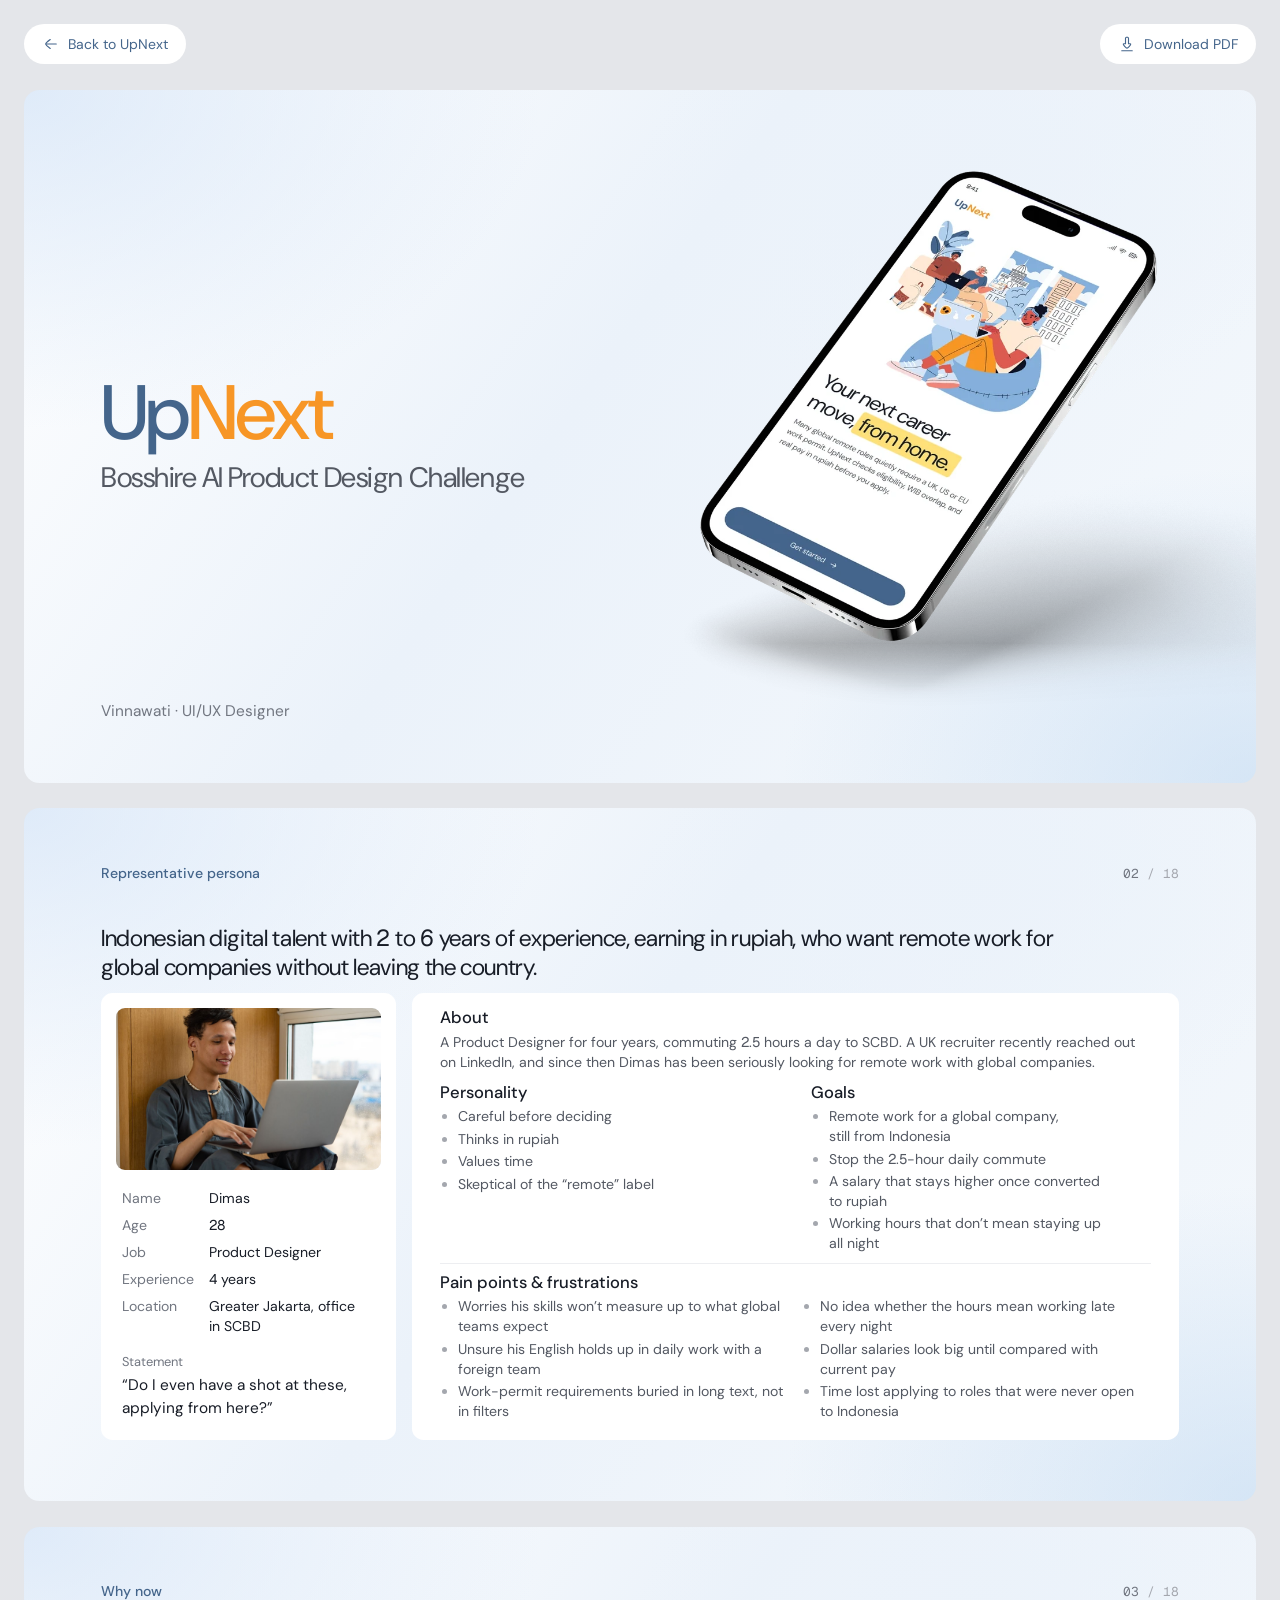
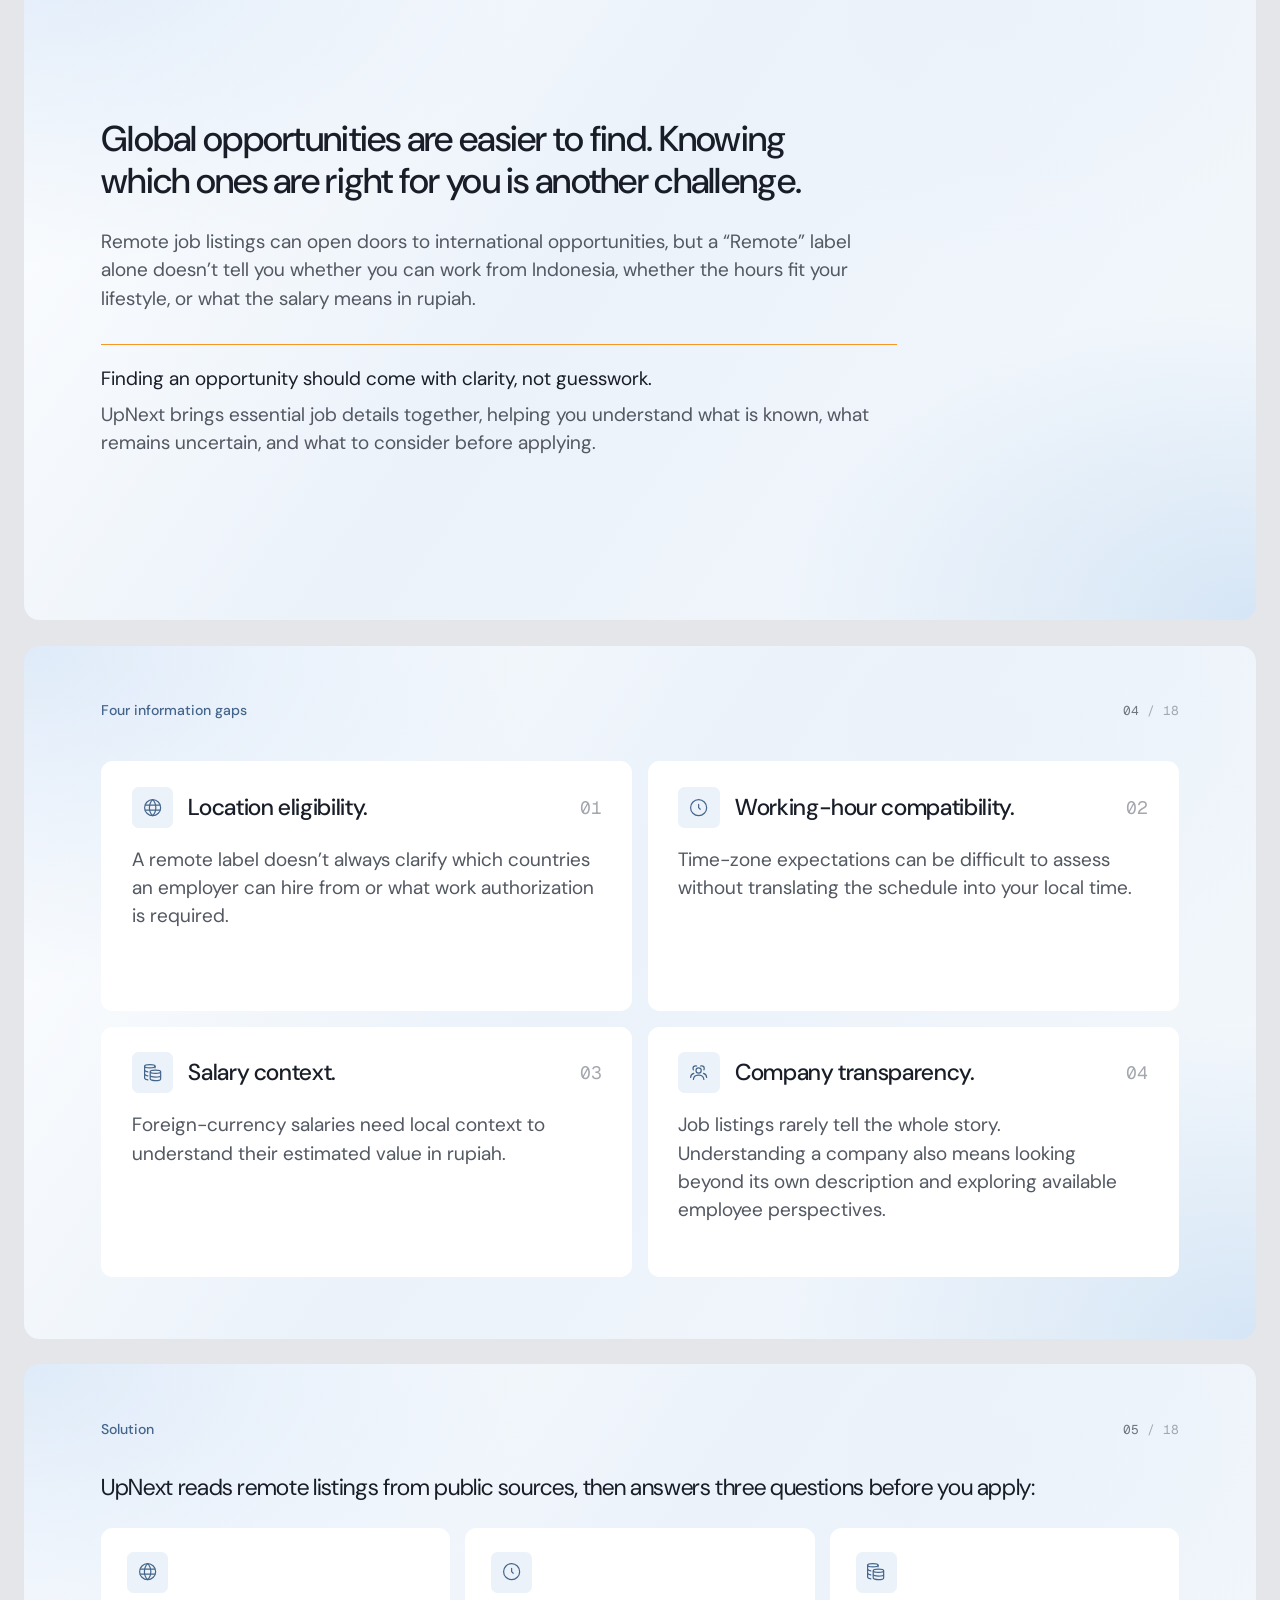
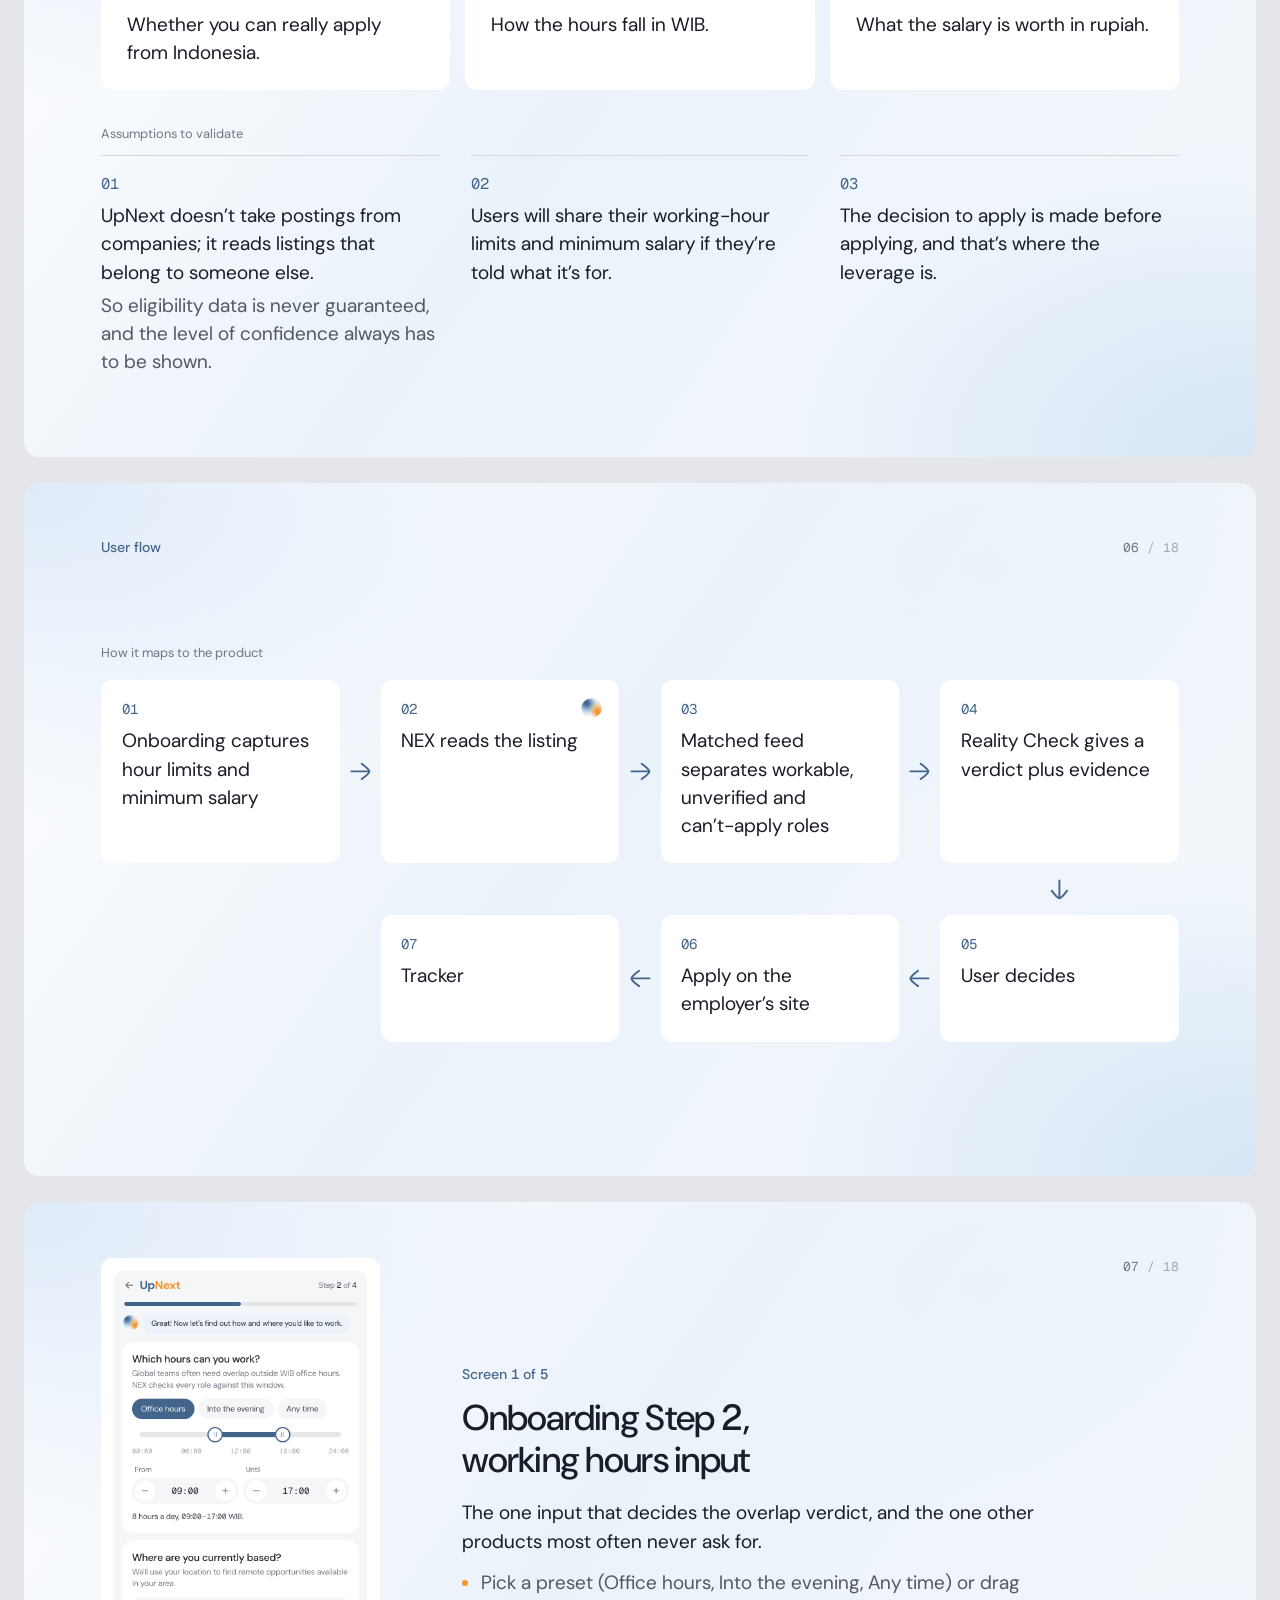
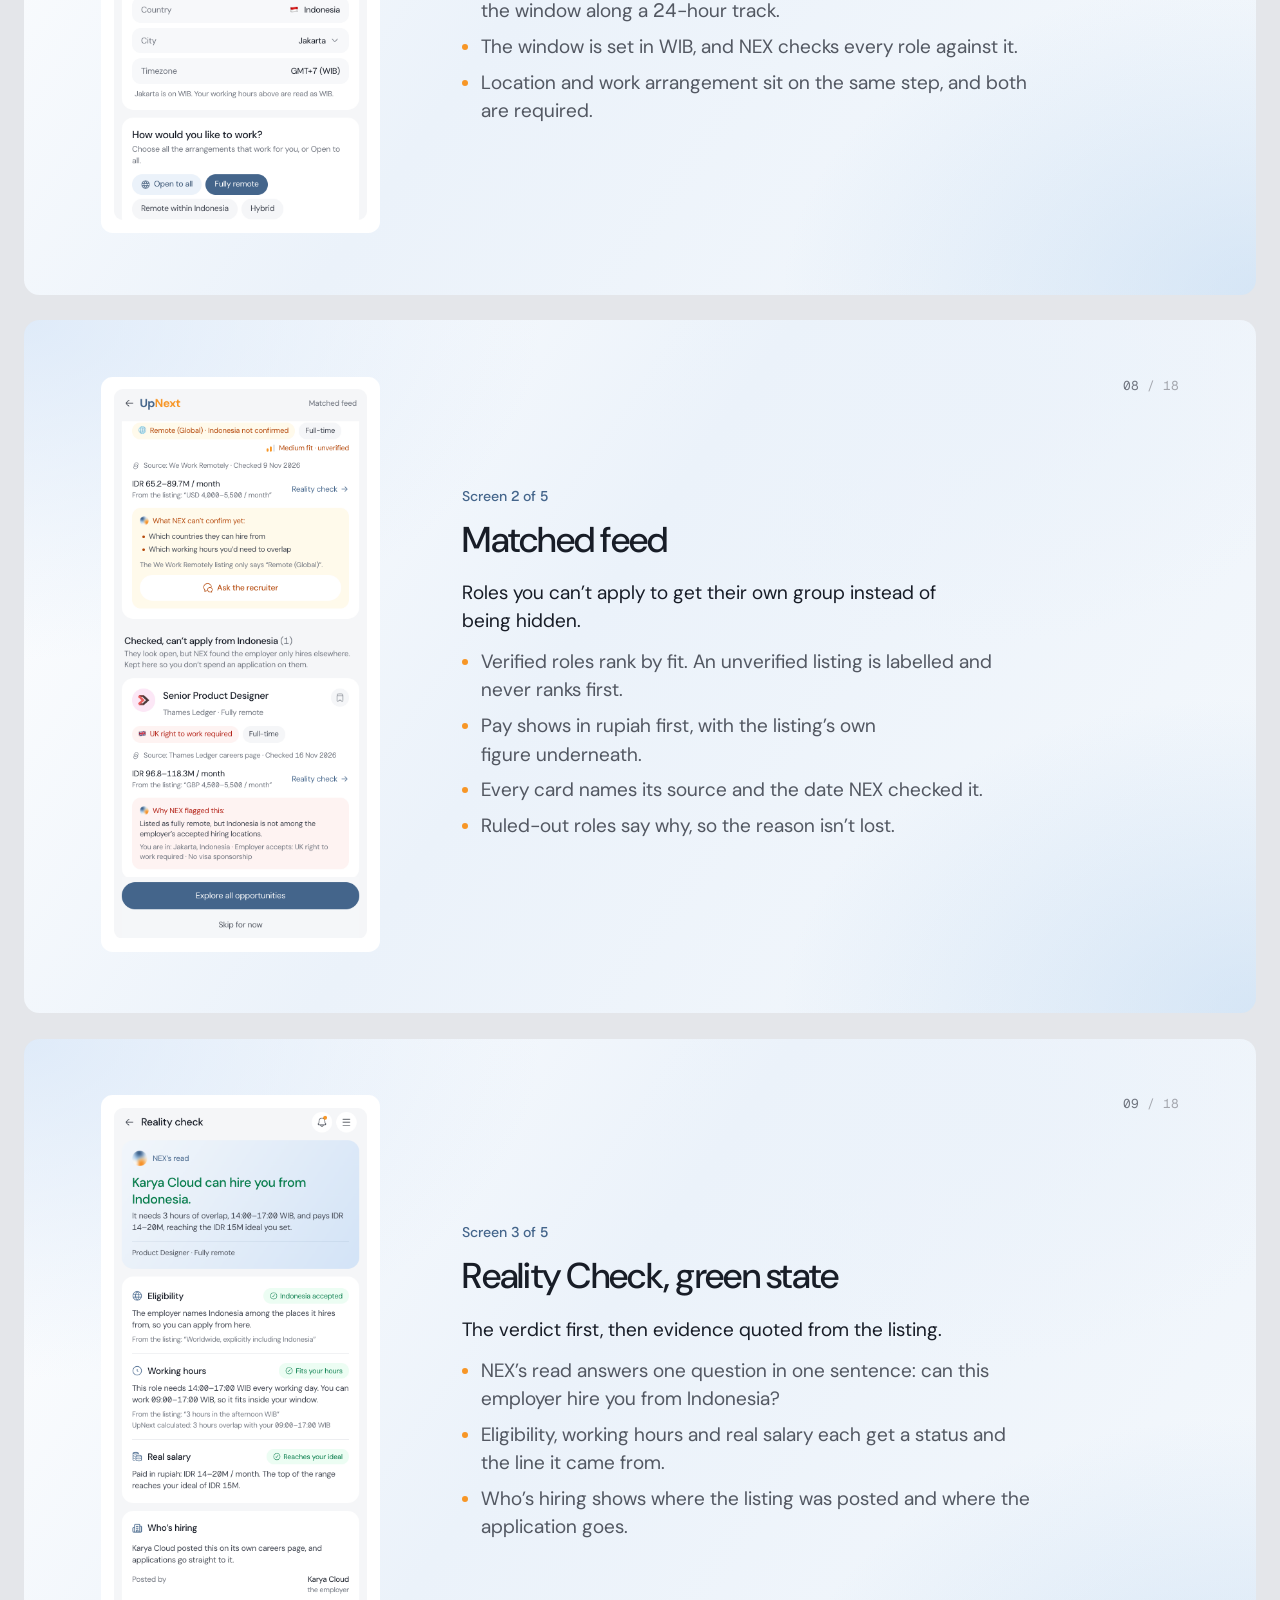
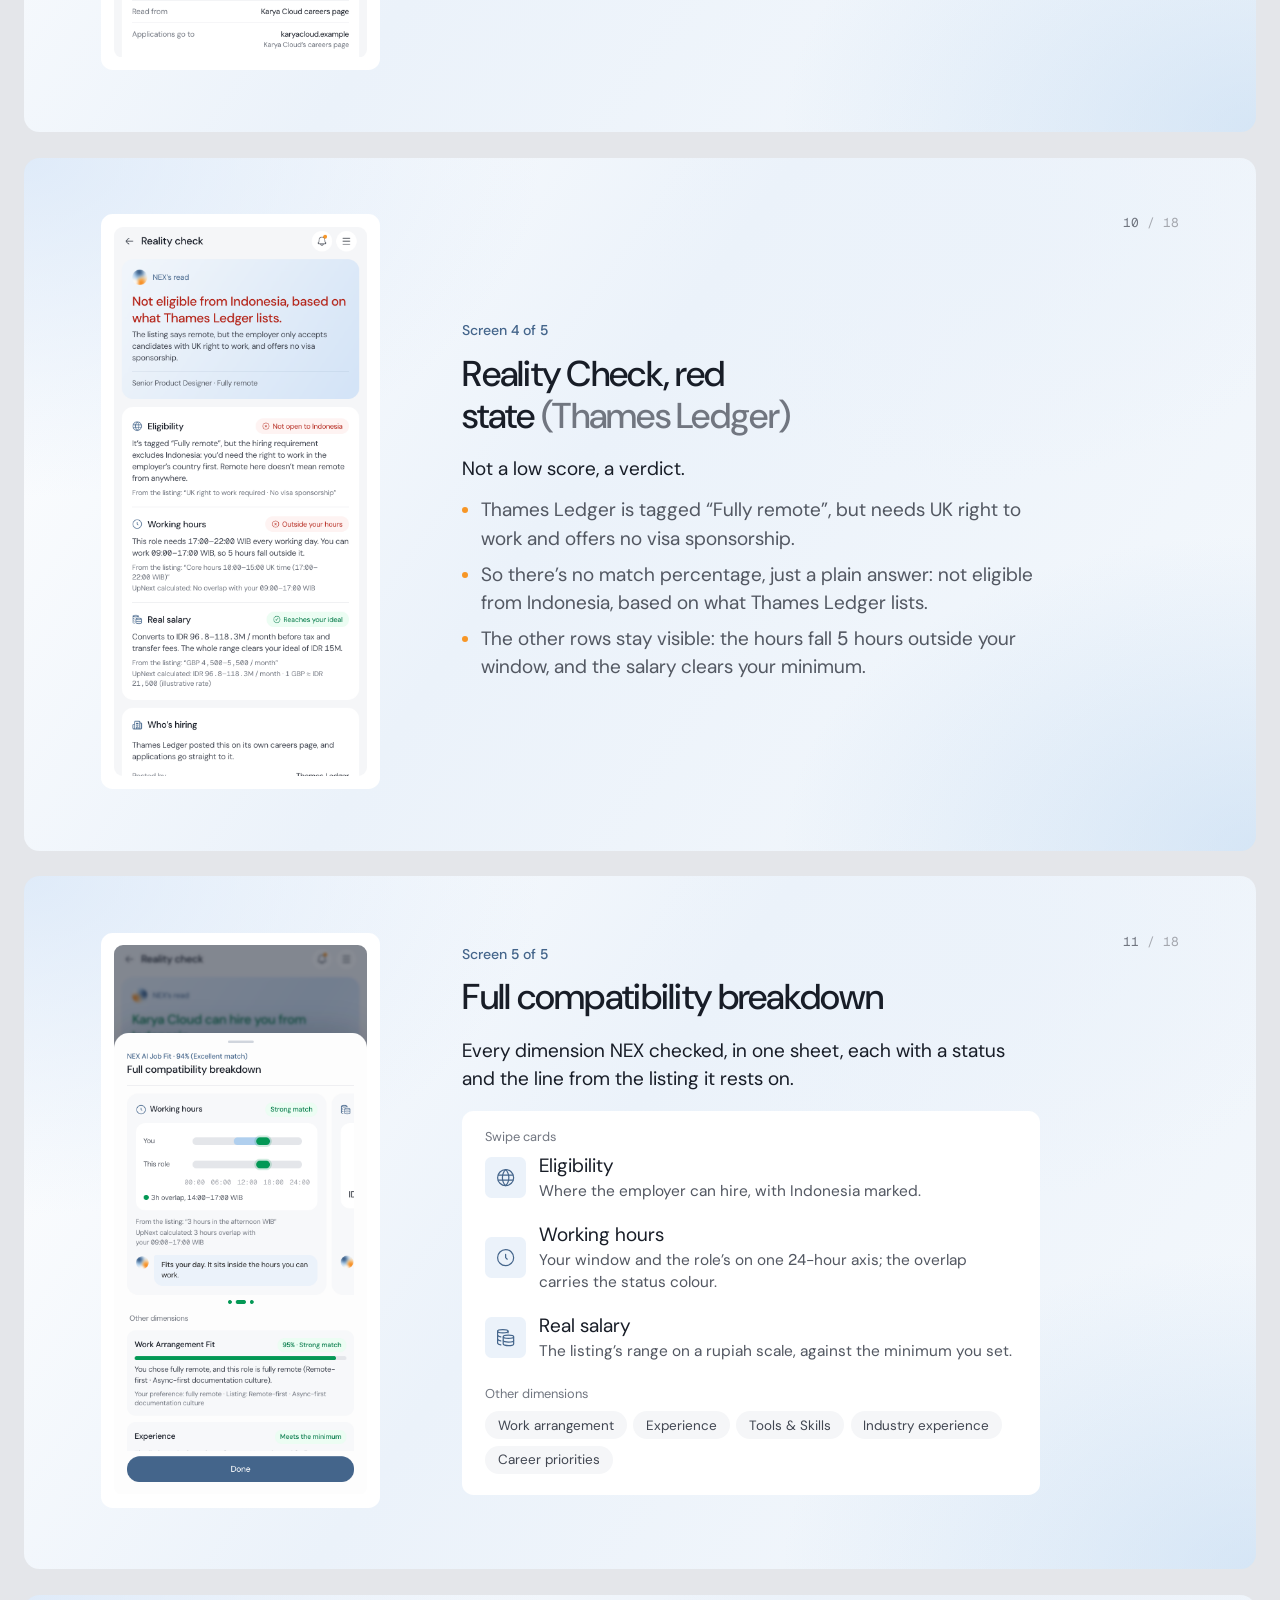
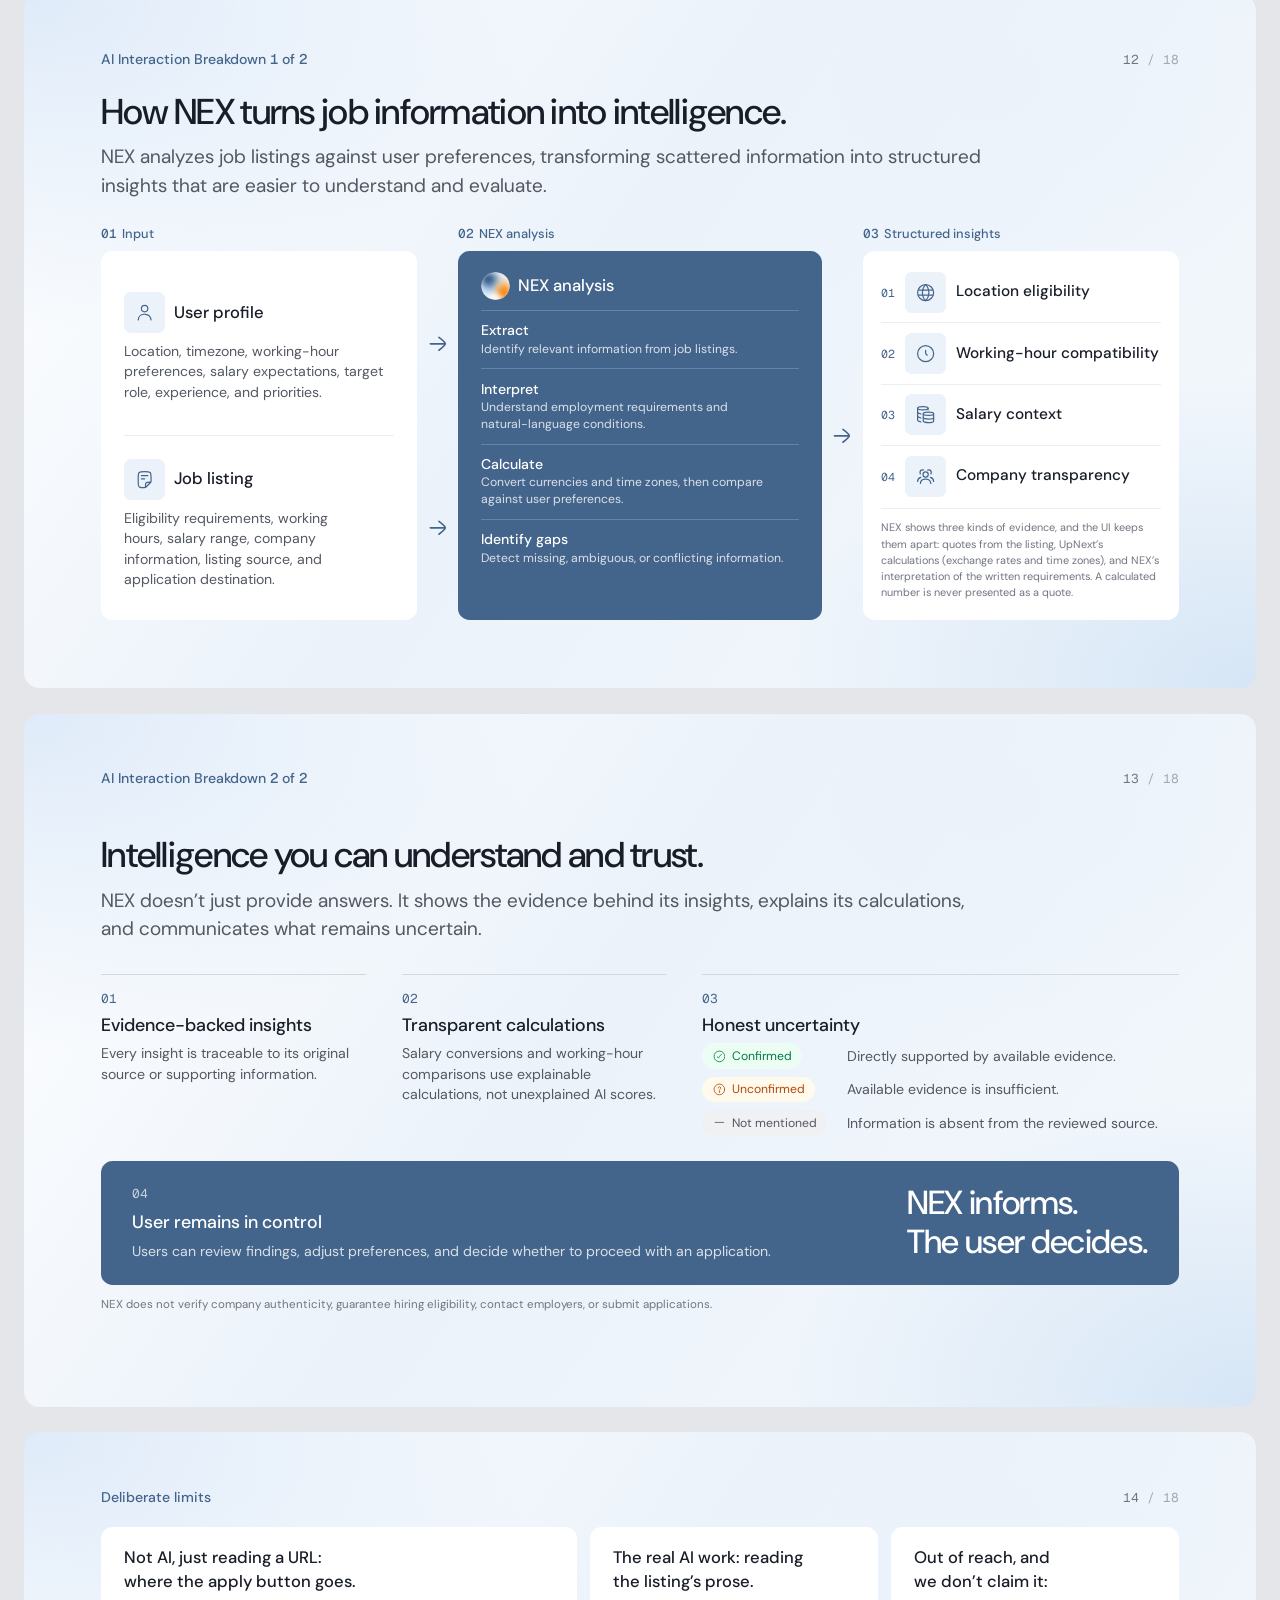
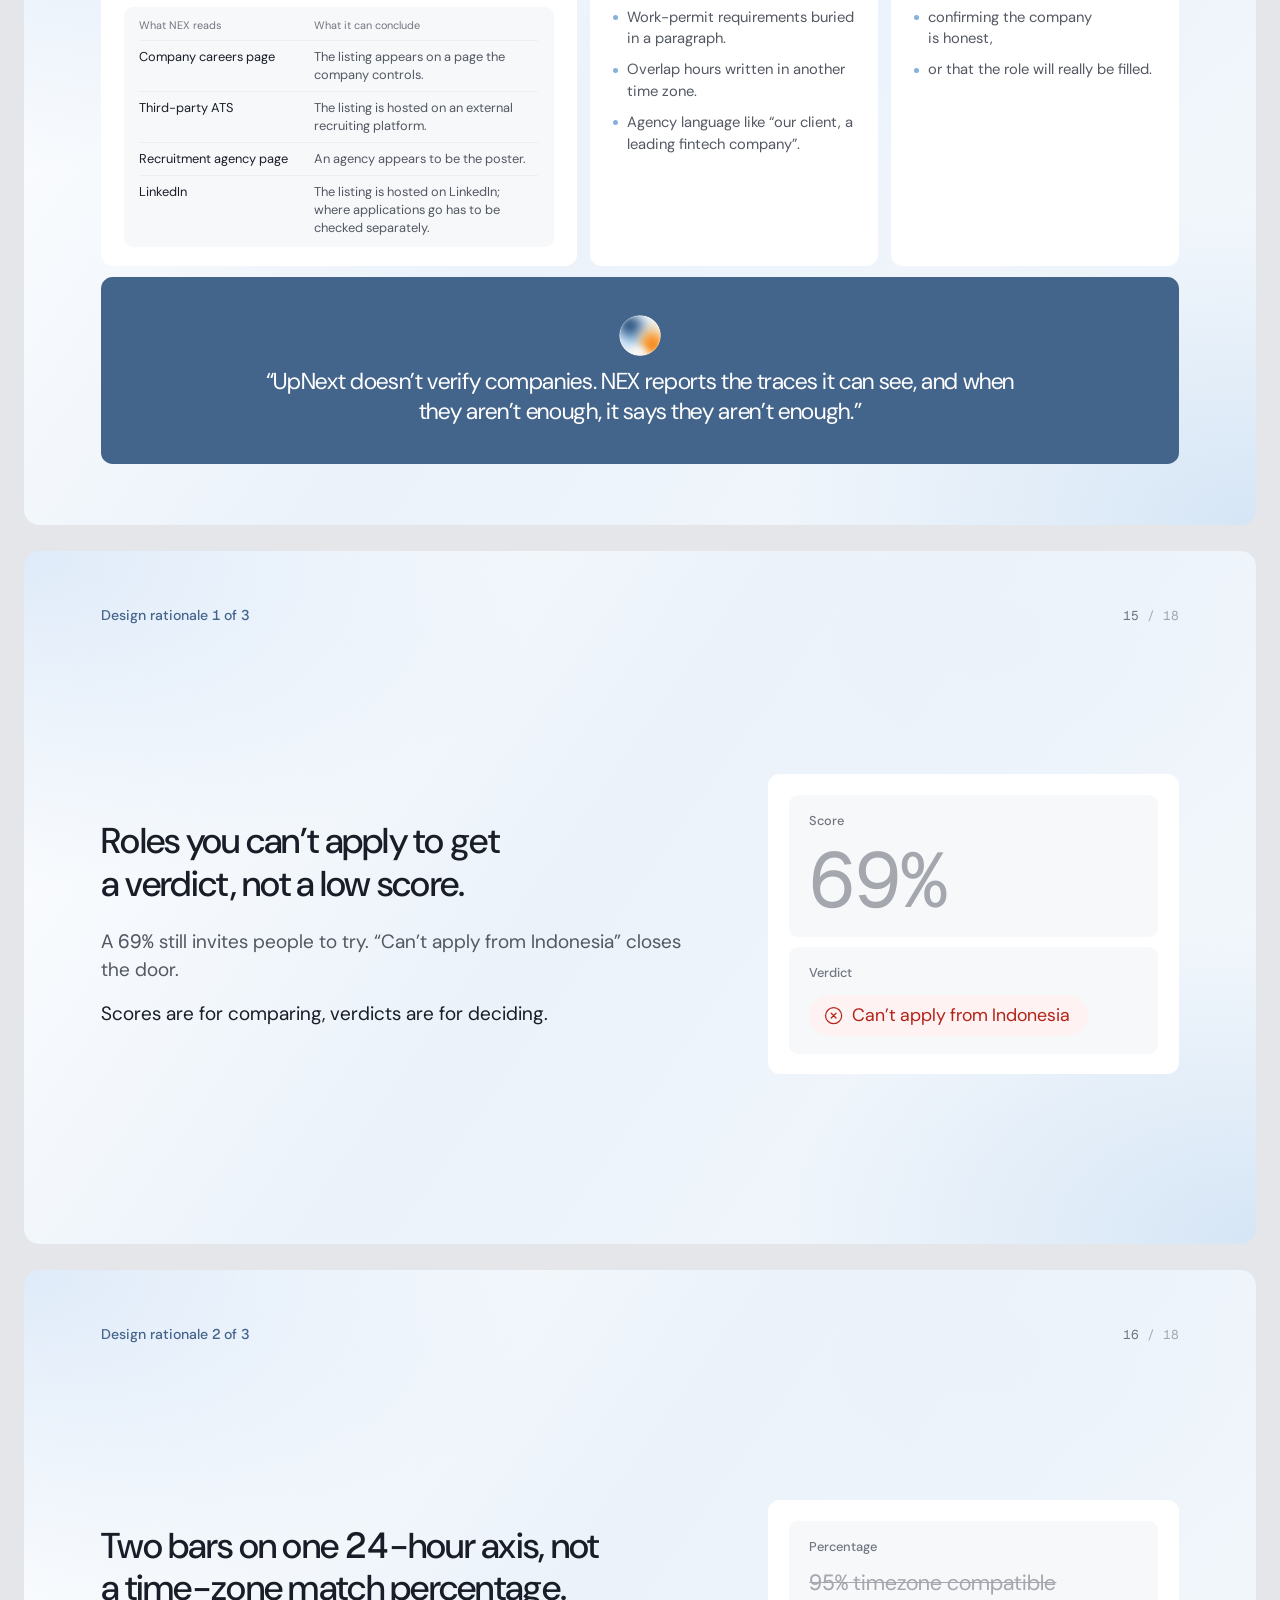
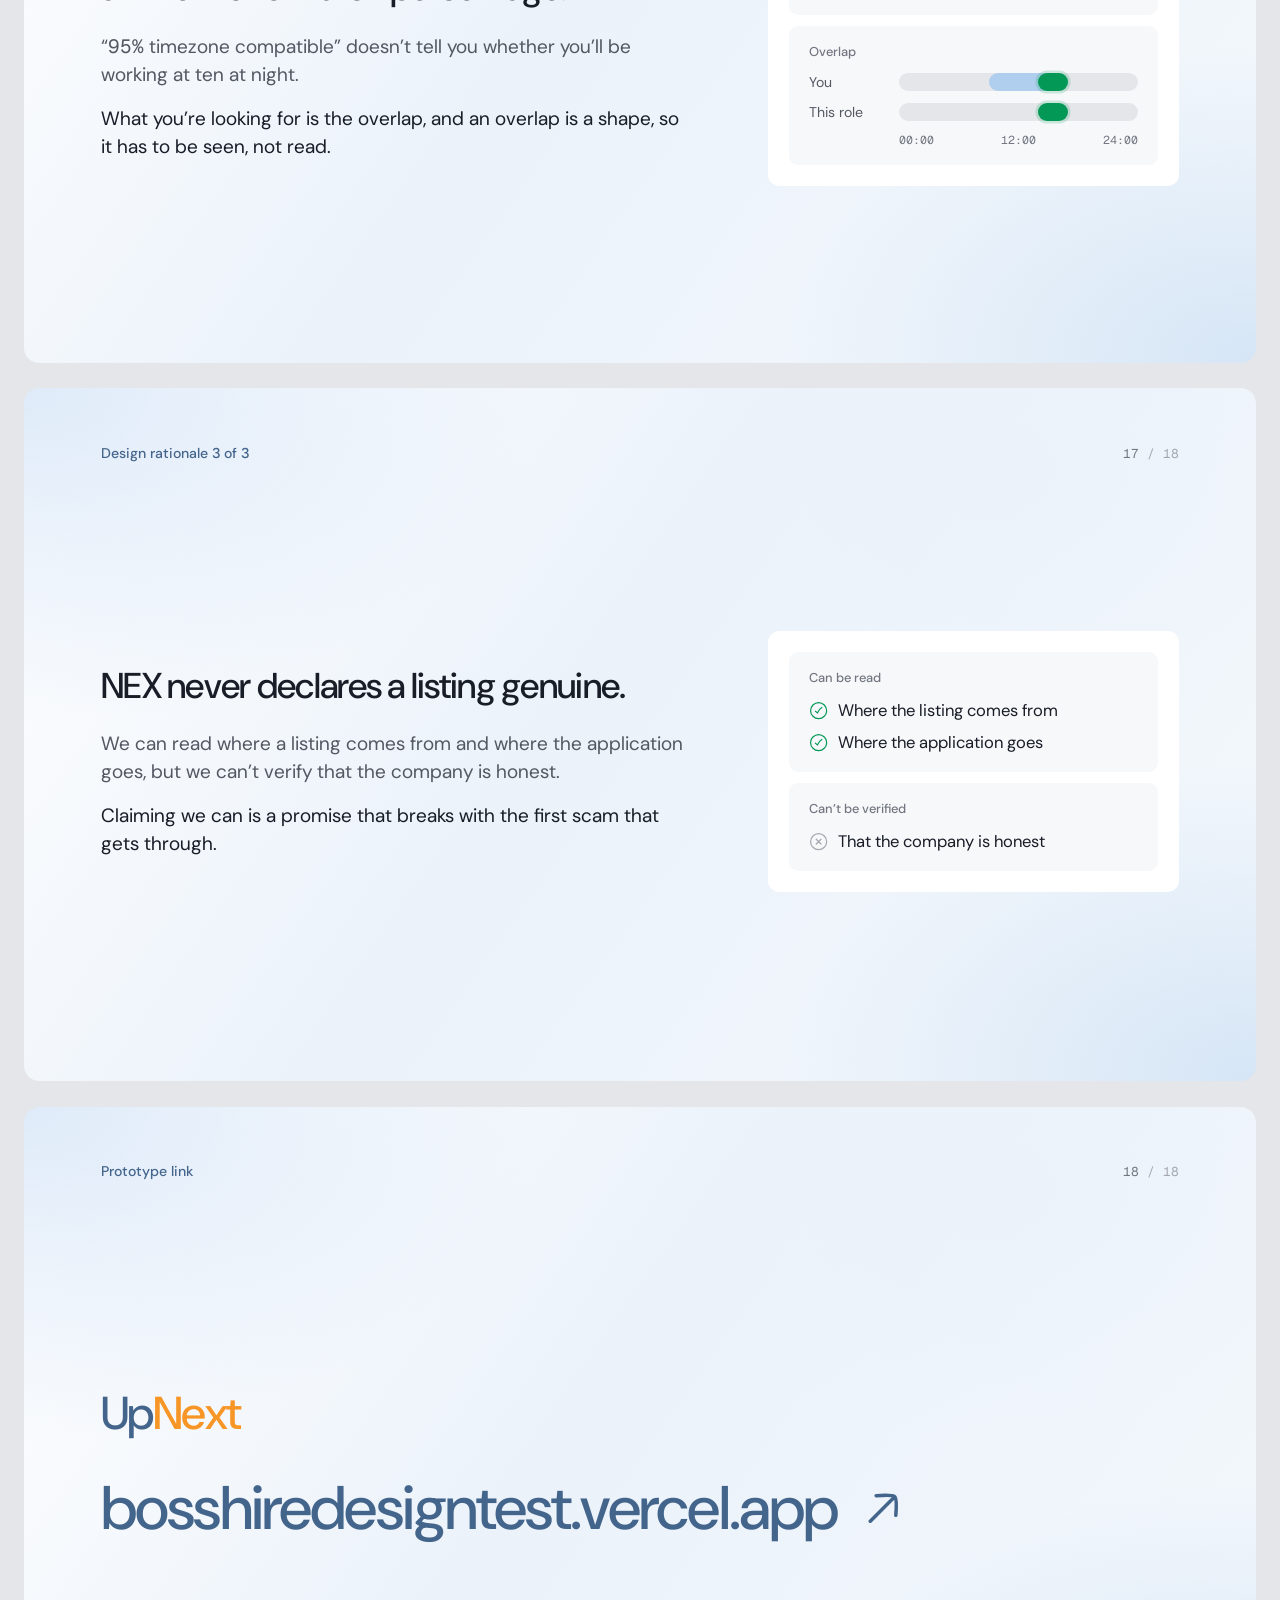
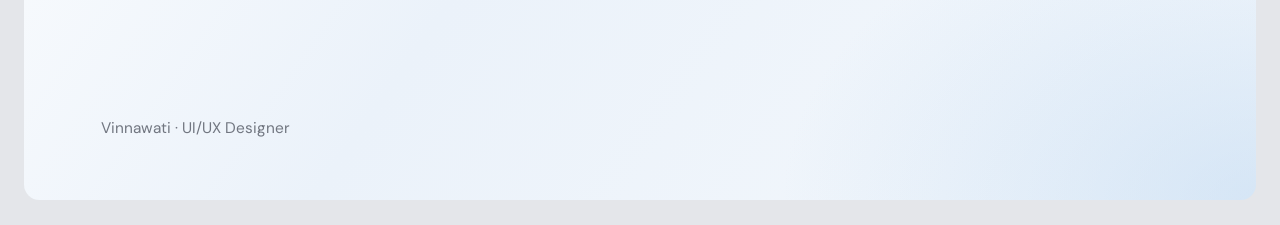
==== commit 29bf2db0: "Bukti kutipan dan perhitungan dipisah, profil demo, Home dirapikan - Baris bukti: kutipan listing te" ====
--- a/deck/index.html
+++ b/deck/index.html
@@ -1319,7 +1319,7 @@
               <div class="out-row"><span class="n font-mono-ds">03</span><div class="tile"><i data-lucide="coins"></i></div><h3>Salary context</h3></div>
               <div class="out-row"><span class="n font-mono-ds">04</span><div class="tile"><i data-lucide="users"></i></div><h3>Company transparency</h3></div>
             </div>
-            <p class="out-note">NEX shows three kinds of evidence: quotes from the listing, system calculations (exchange rates and time zones), and NEX’s interpretation of the written requirements. This version shows all three under one label; separating them is the next improvement.</p>
+            <p class="out-note">NEX shows three kinds of evidence, and the UI keeps them apart: quotes from the listing, UpNext’s calculations (exchange rates and time zones), and NEX’s interpretation of the written requirements. A calculated number is never presented as a quote.</p>
           </div>
         </div>
       </div>
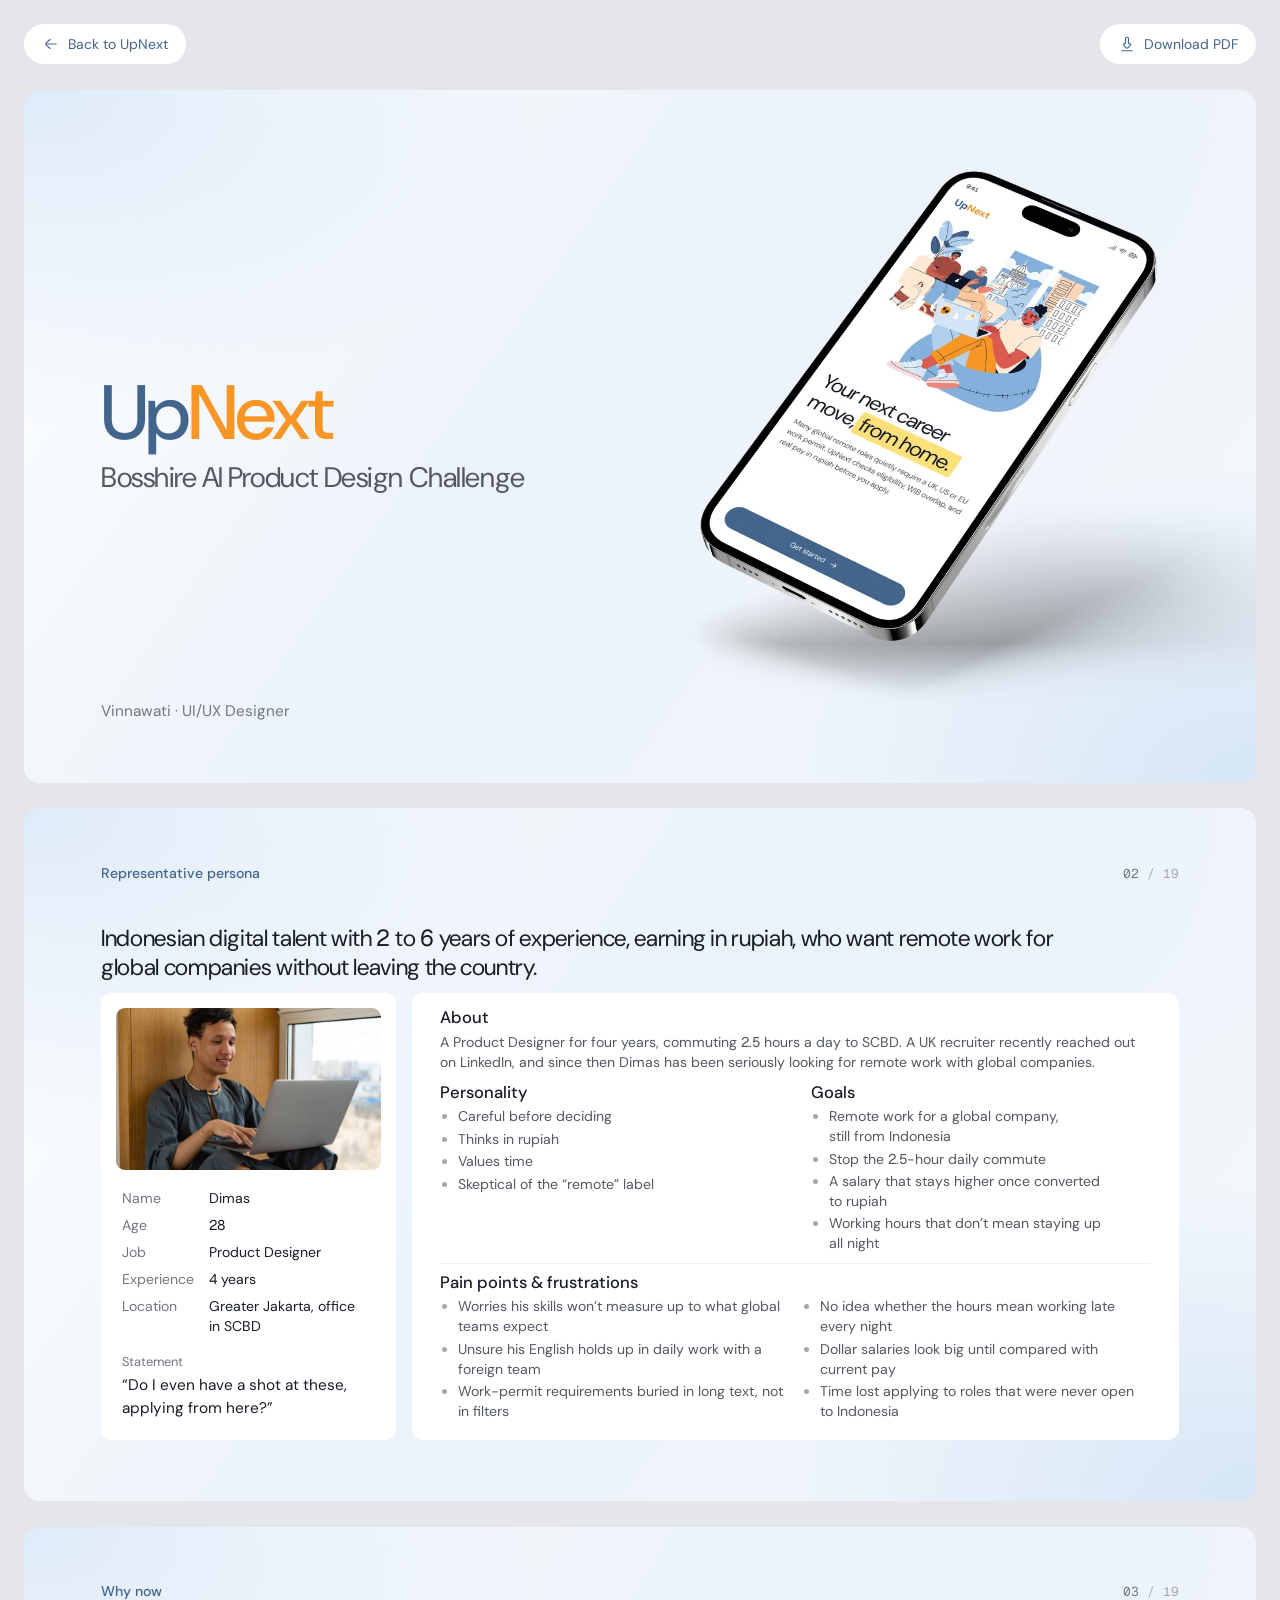
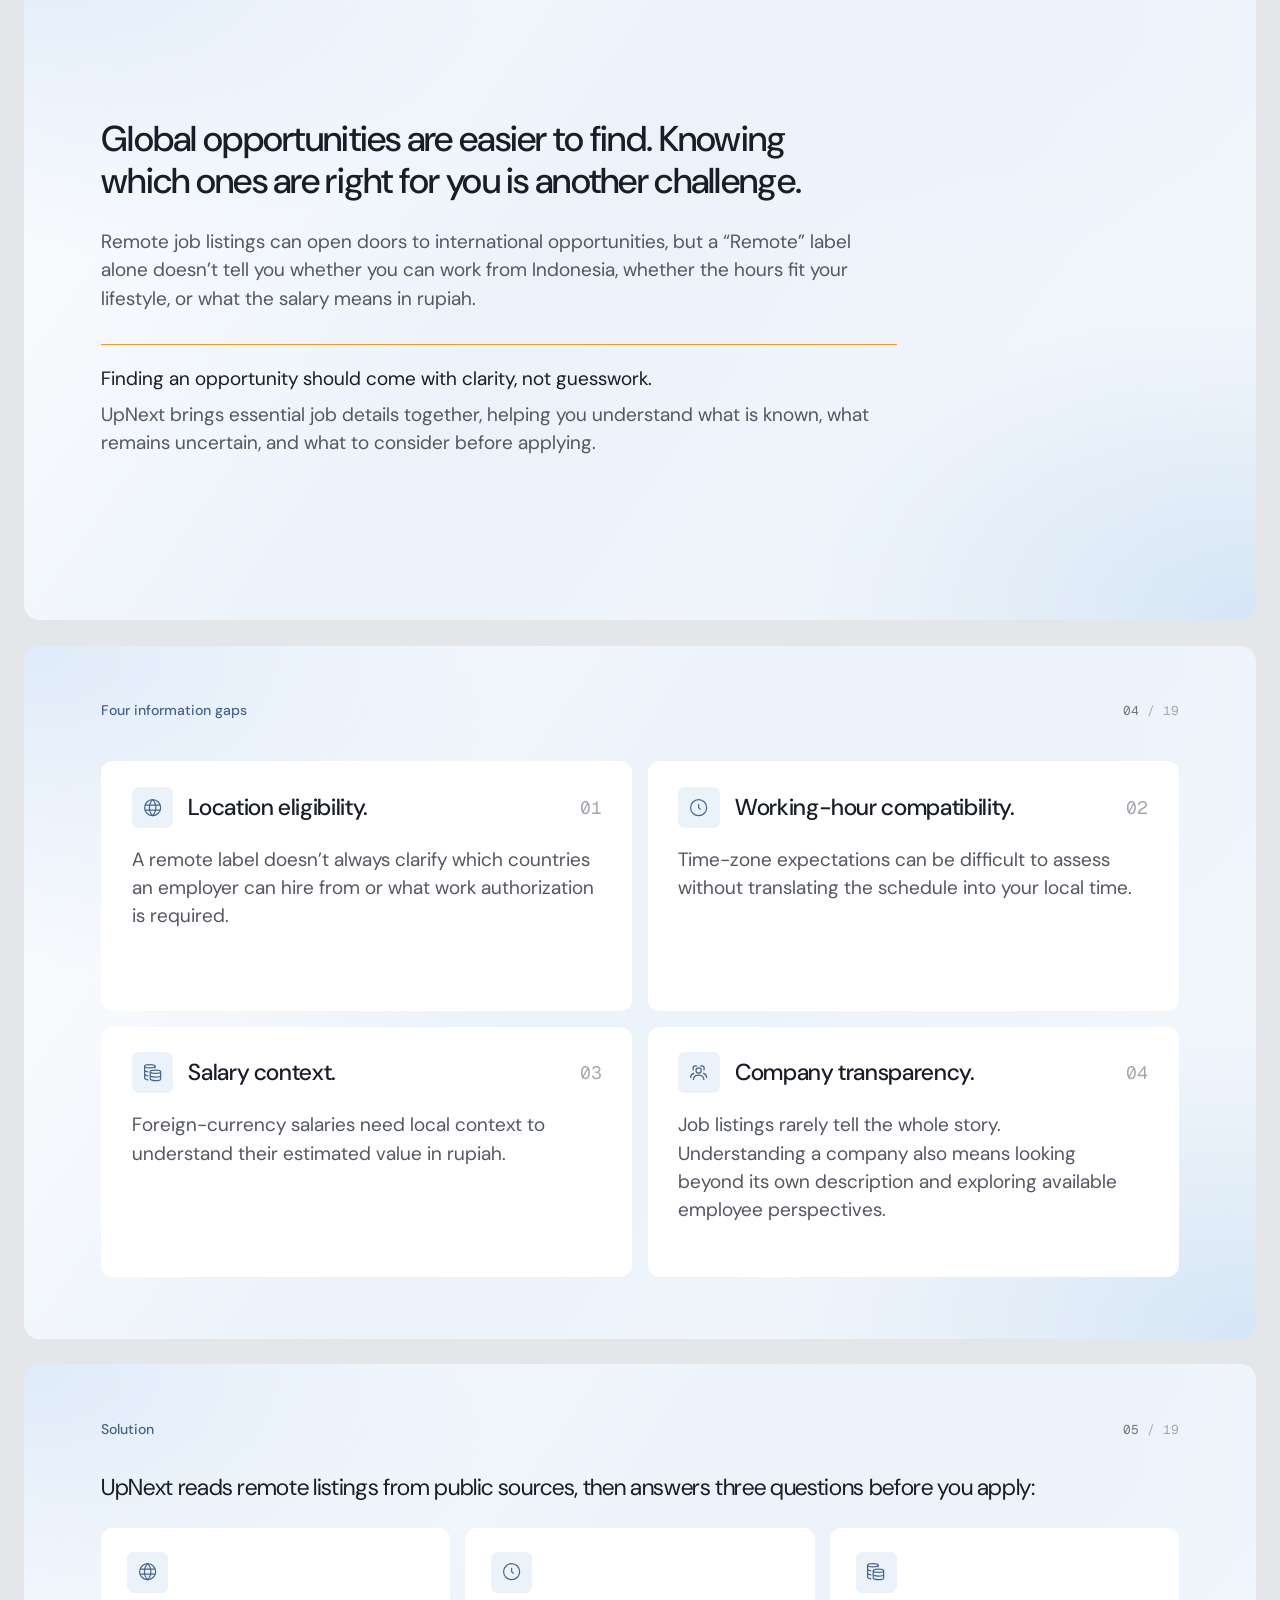
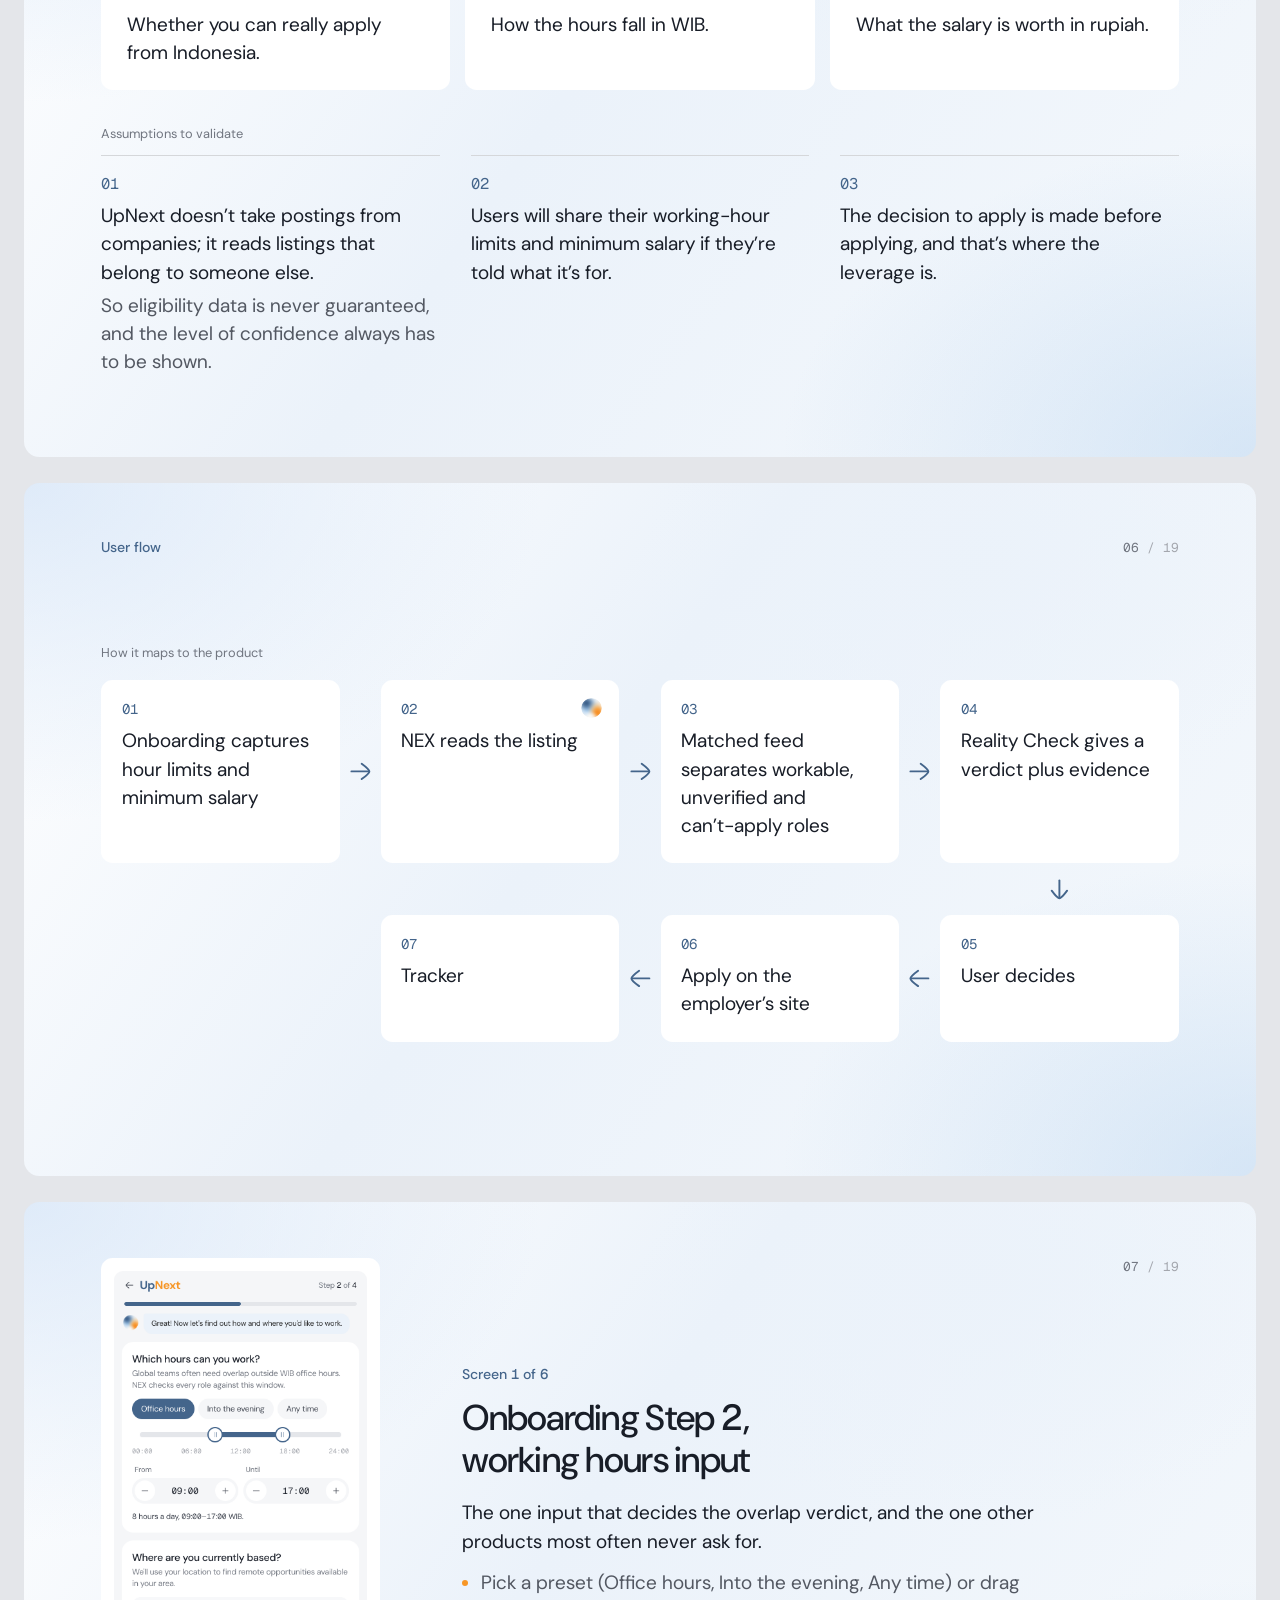
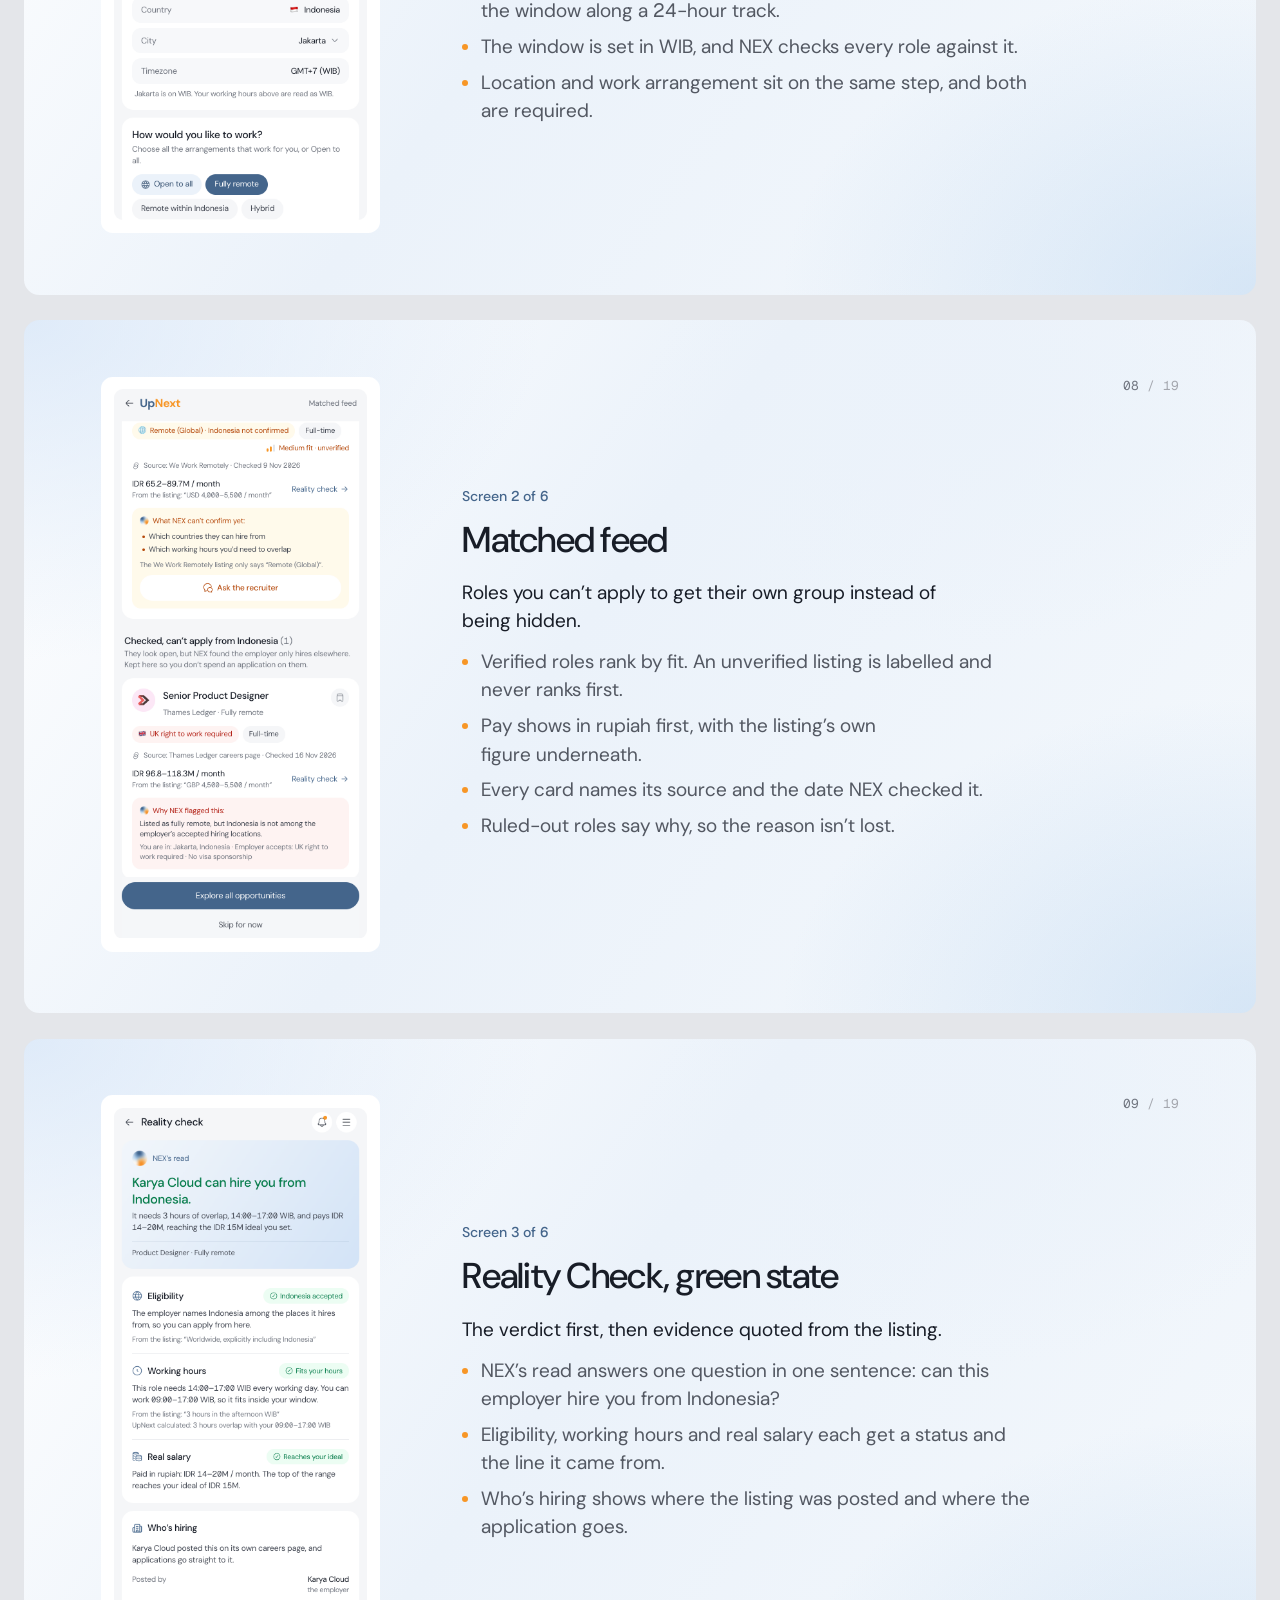
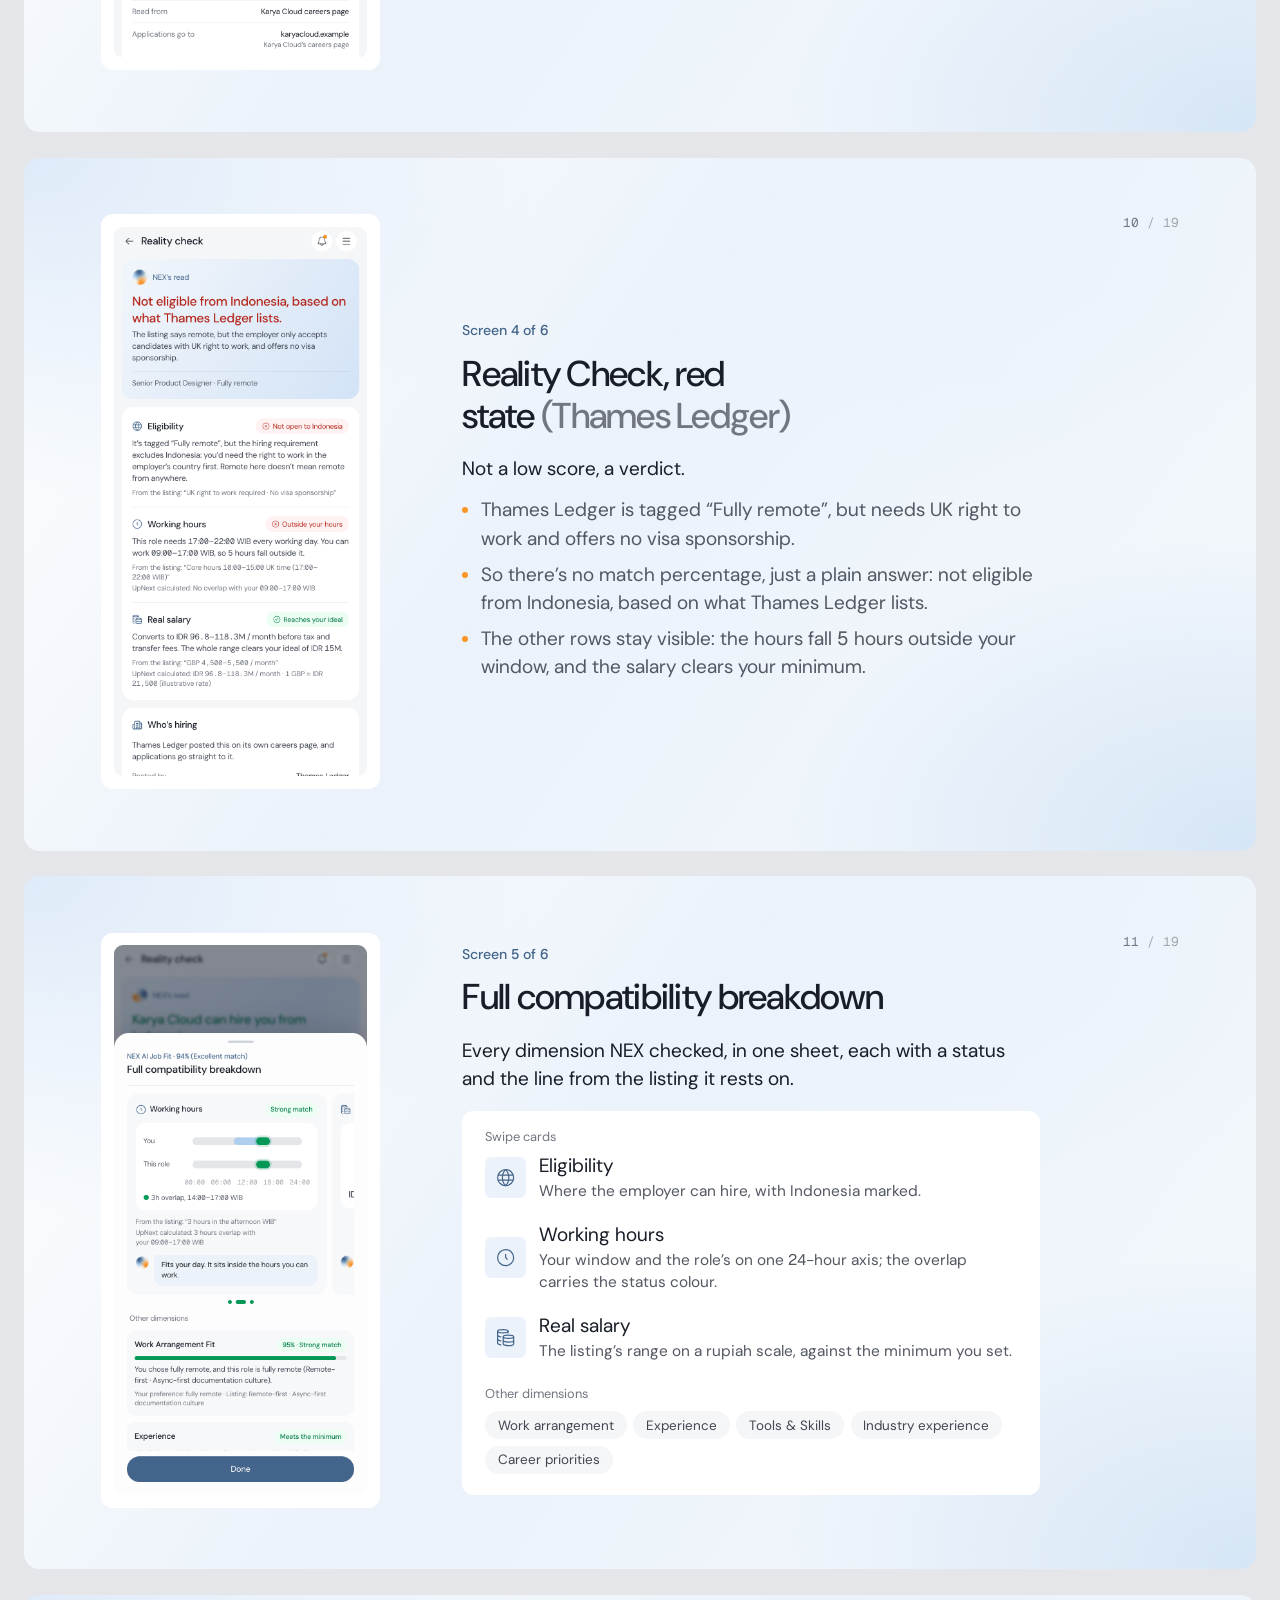
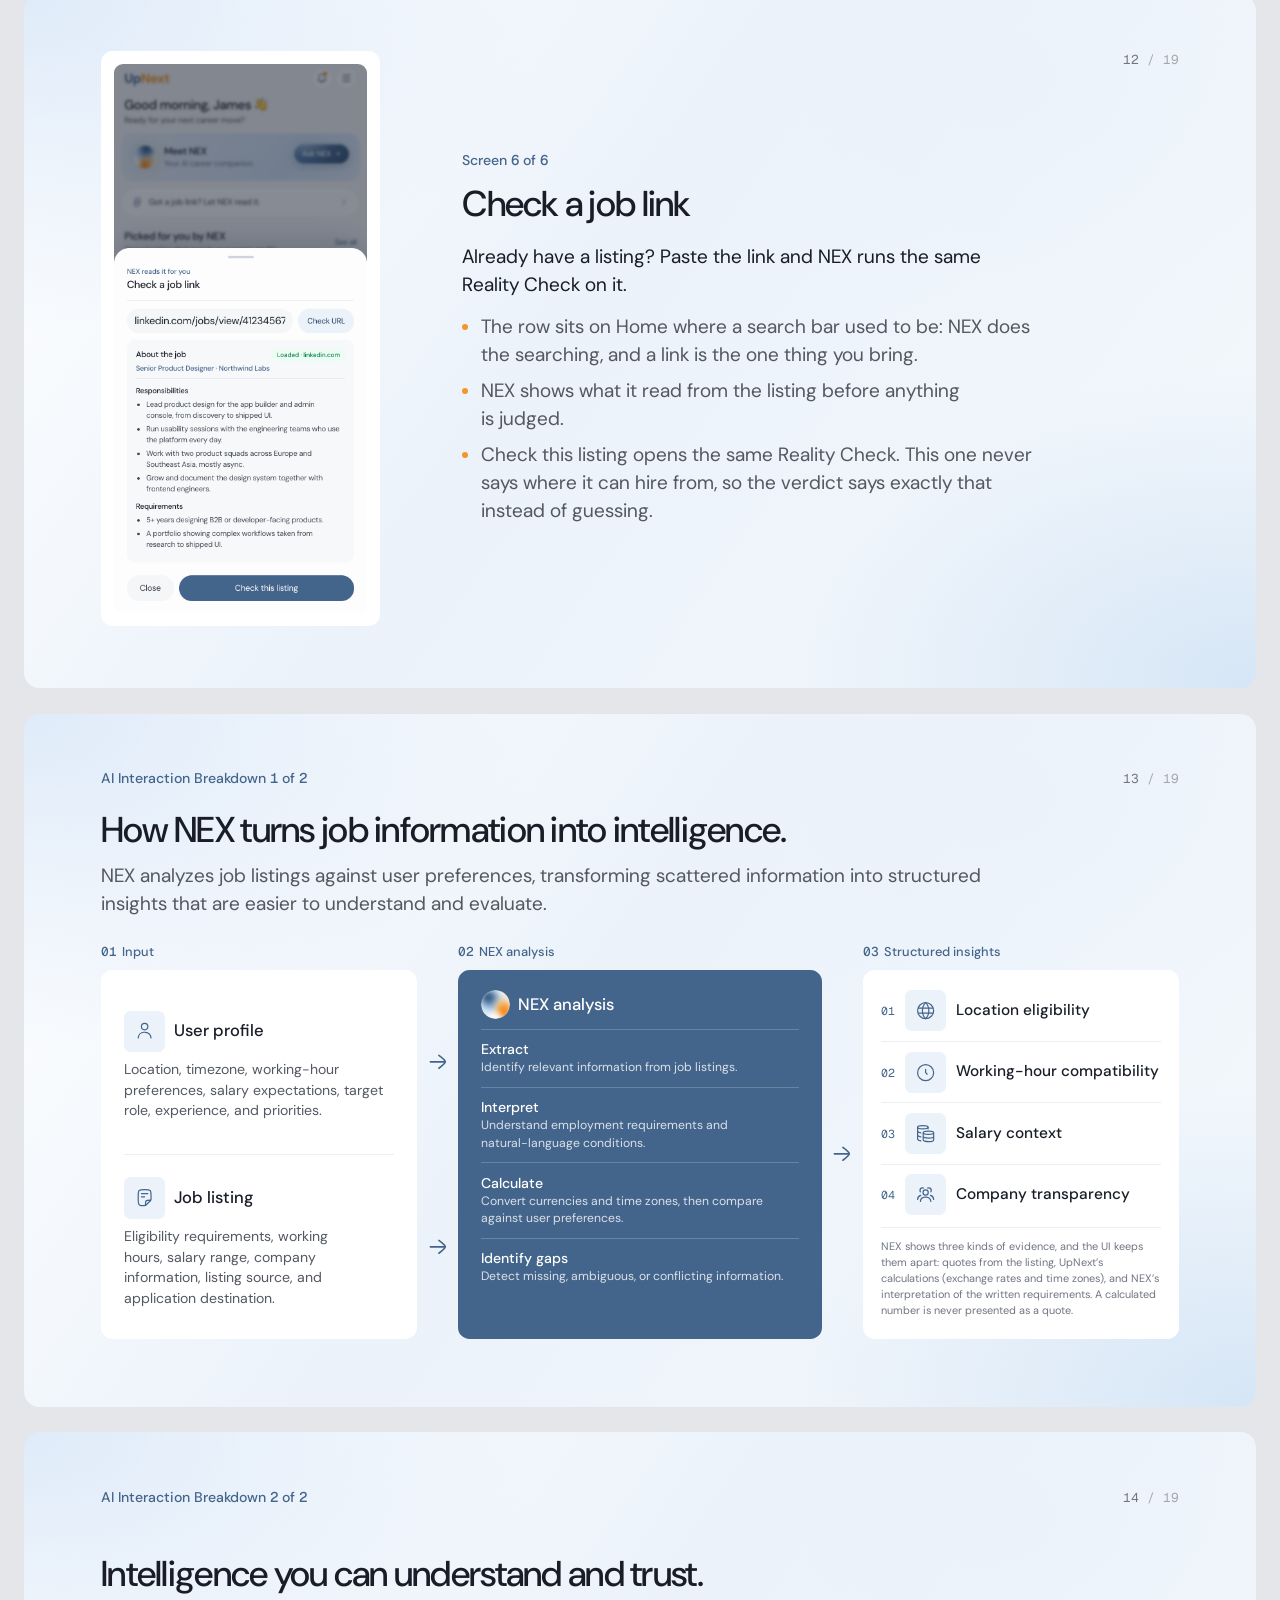
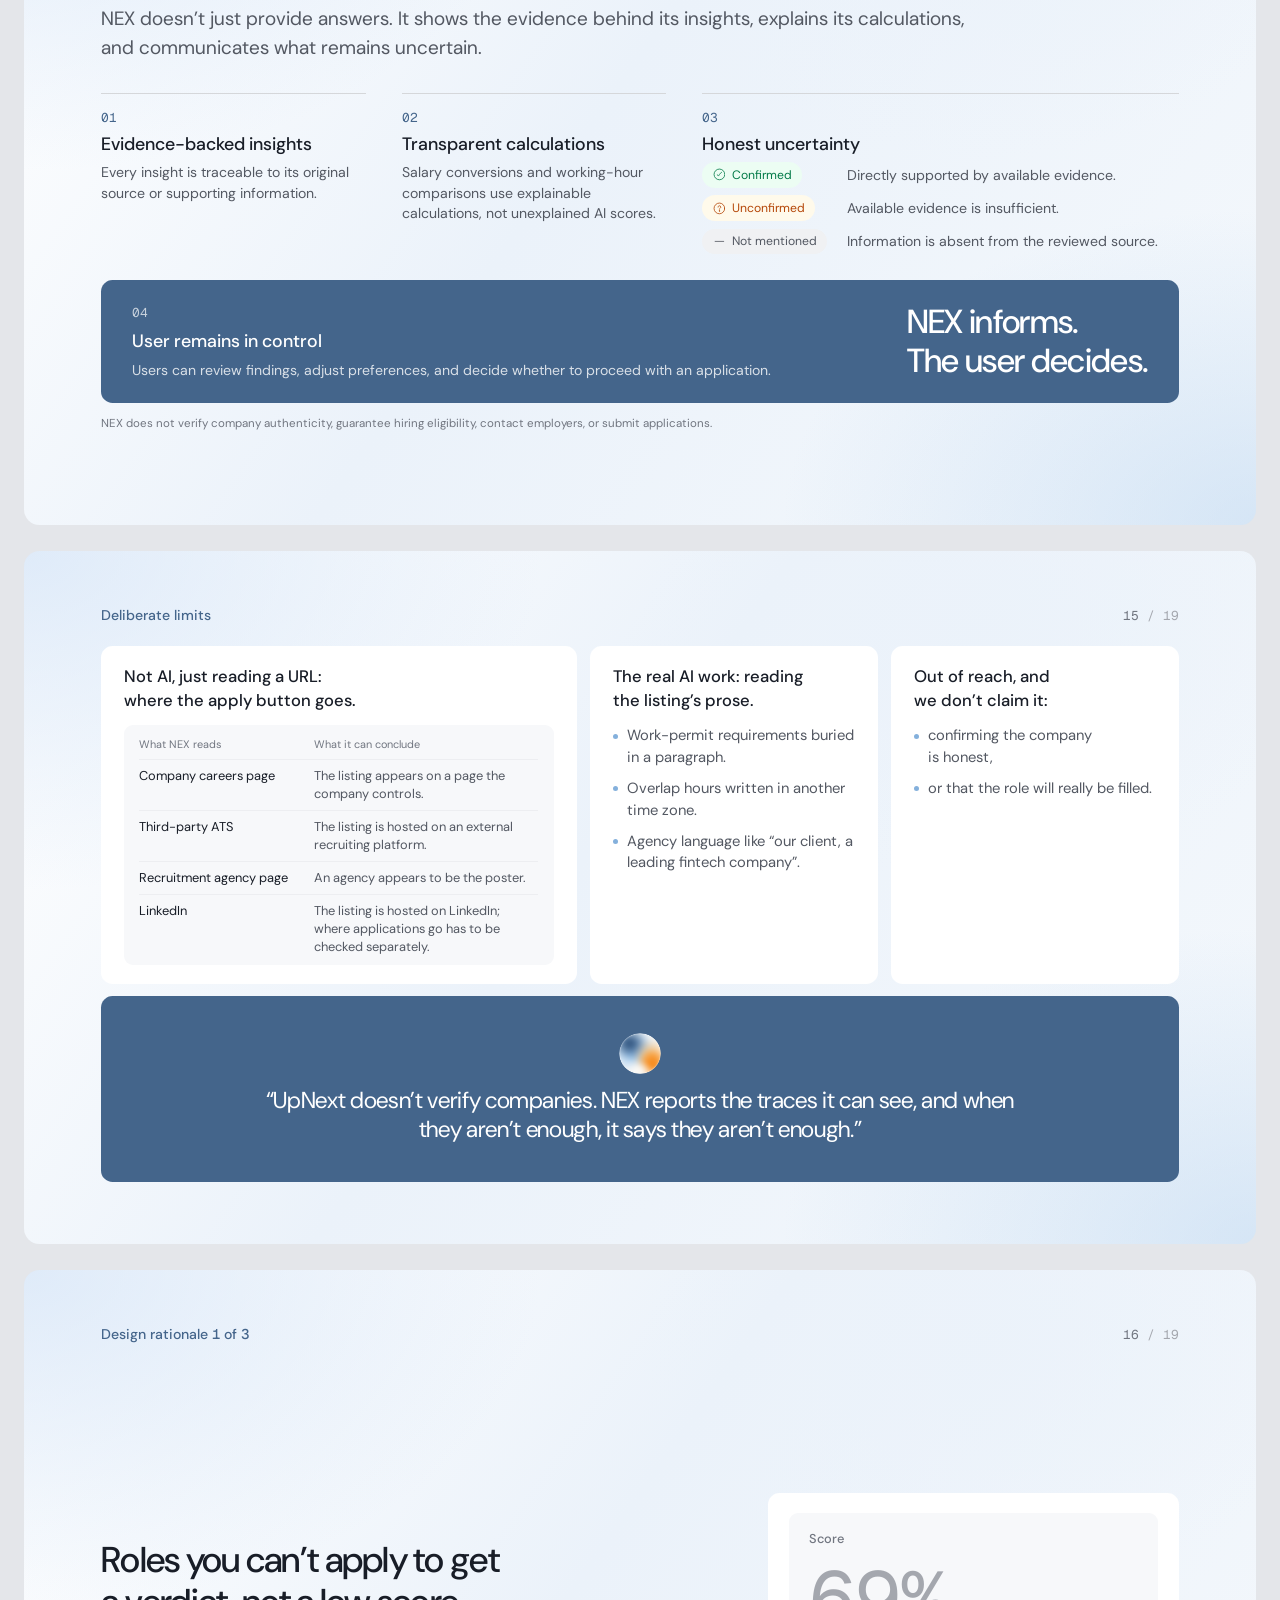
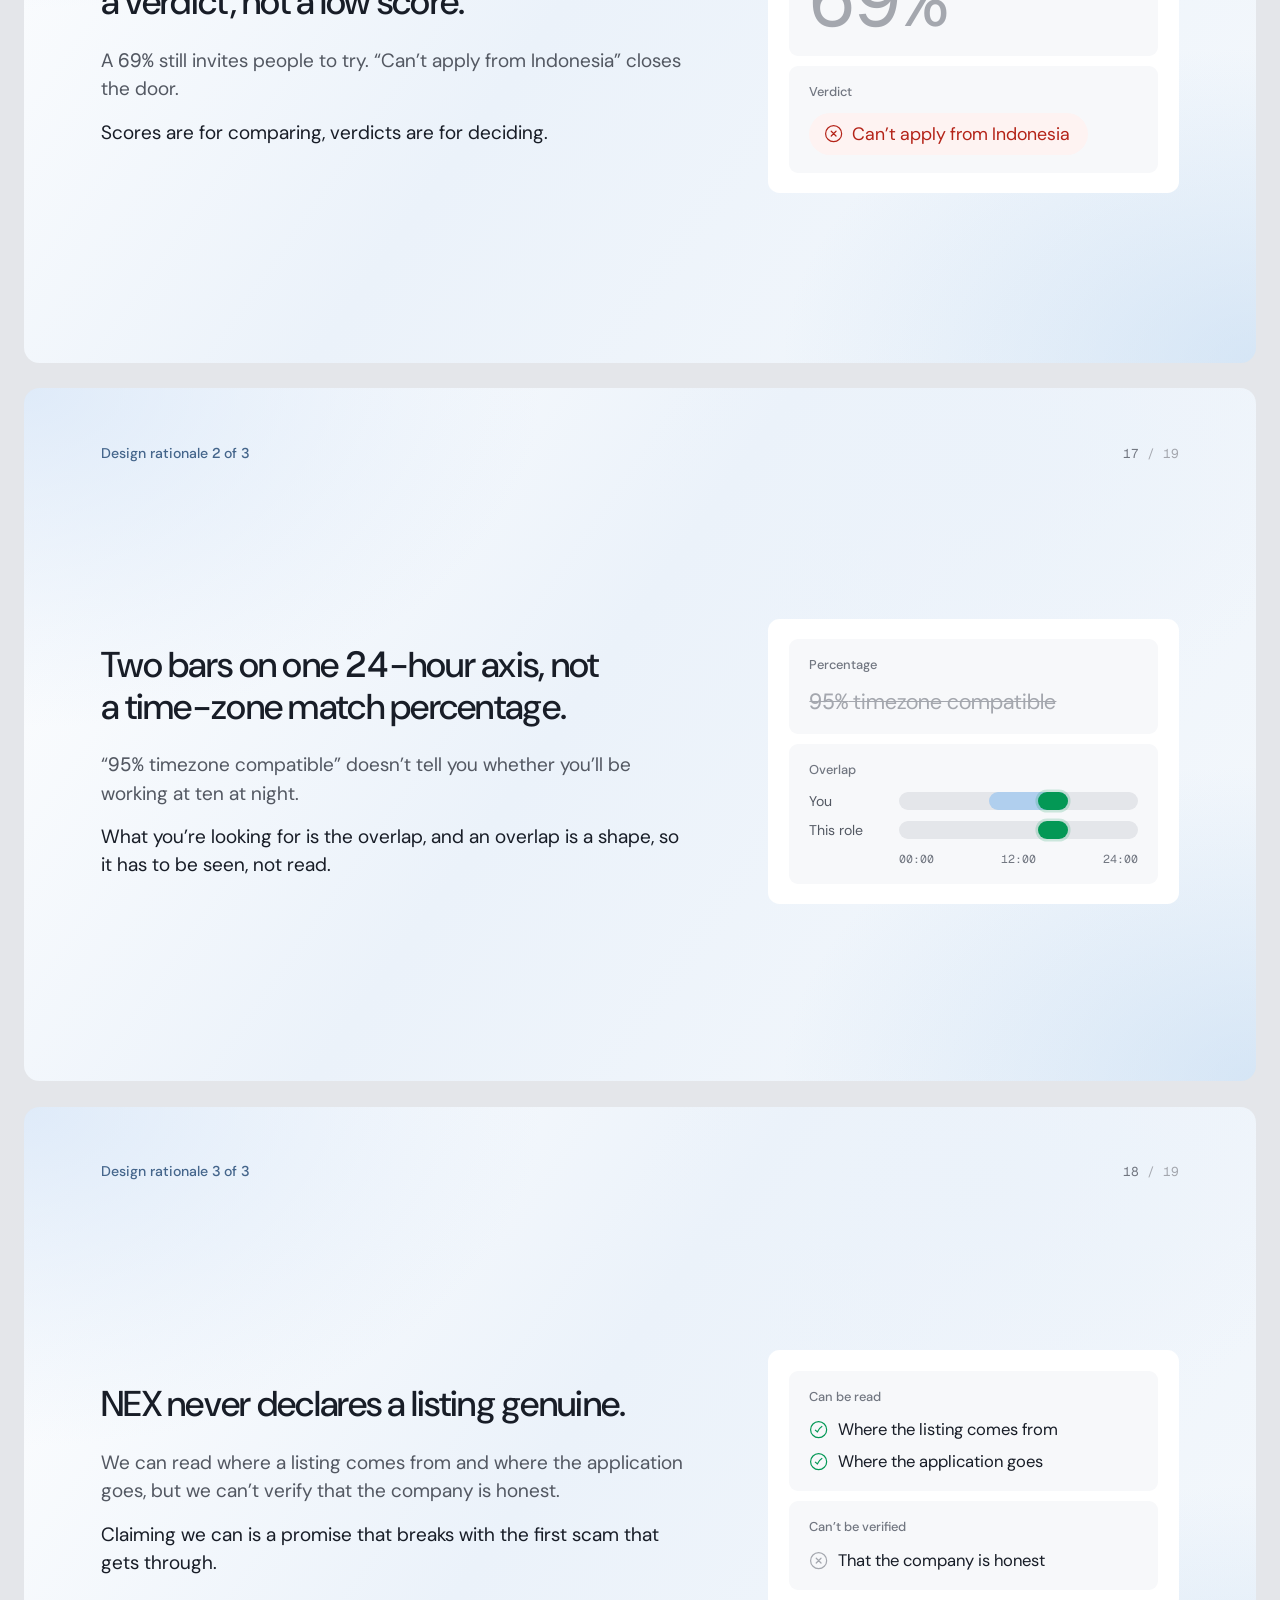
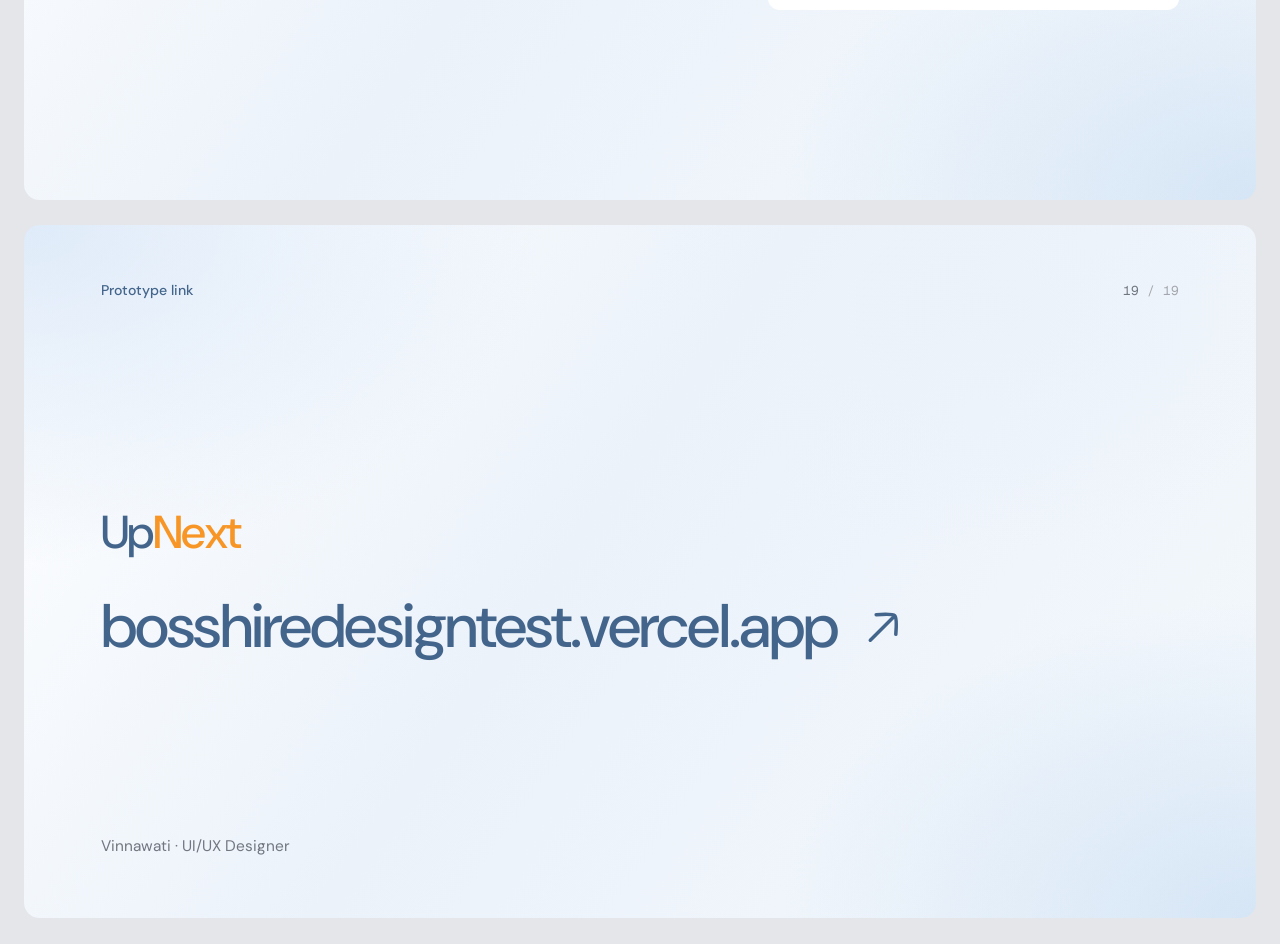
==== commit 37951a5b: "Tempel link lowongan di Home, menu roadmap tetap tampil, slide Screen 6 - Home: baris "Got a job lin" ====
--- a/deck/index.html
+++ b/deck/index.html
@@ -98,10 +98,10 @@
     }
     @media print {
       .deck-bar,
-      .shot-card video {
+      .slide .shot-card video {
         display: none;
       }
-      .shot-card .print-shot {
+      .slide .shot-card .print-shot {
         display: block;
       }
       body {
@@ -518,7 +518,7 @@
       stroke-width: 2.8;
     }
 
-    /* ── 07–11 Screens ── */
+    /* ── 07–12 Screens ── */
     .s-screen {
       padding: 88px 120px 96px;
       flex-direction: row;
@@ -579,7 +579,7 @@
       right: 120px;
     }
 
-    /* ── 12–13 AI breakdown: how NEX works (a three-stage flow), then how it earns trust ── */
+    /* ── 13–14 AI breakdown: how NEX works (a three-stage flow), then how it earns trust ── */
     .chips {
       display: flex;
       flex-wrap: wrap;
@@ -803,7 +803,7 @@
       color: var(--oa-text-muted);
     }
 
-    /* ── 14 Limits ── */
+    /* ── 15 Limits ── */
     .lim-grid {
       display: grid;
       grid-template-columns: minmax(0, 1.65fr) minmax(0, 1fr) minmax(0, 1fr);
@@ -891,7 +891,7 @@
       border-radius: 50%;
     }
 
-    /* ── 15–17 Rationale ── */
+    /* ── 16–18 Rationale ── */
     .rat {
       display: grid;
       grid-template-columns: minmax(0, 1fr) 640px;
@@ -988,7 +988,7 @@
       height: 30px;
     }
 
-    /* ── 18 Close ── */
+    /* ── 19 Close ── */
     .s-close .body {
       justify-content: center;
       align-items: flex-start;
@@ -1031,7 +1031,7 @@
 
     <!-- 02 · Target user -->
     <section class="slide">
-      <div class="head"><span class="eyebrow">Representative persona</span><span class="pg font-mono-ds"><b>02</b> / 18</span></div>
+      <div class="head"><span class="eyebrow">Representative persona</span><span class="pg font-mono-ds"><b>02</b> / 19</span></div>
       <div class="body">
         <p class="t-h3" style="font-weight: var(--fw-regular); max-width: 1560px">
           Indonesian digital talent with <span class="font-mono-ds">2</span> to <span class="font-mono-ds">6</span> years of experience, earning in rupiah, who want remote work for global companies without leaving the country.
@@ -1092,7 +1092,7 @@
 
     <!-- 03 · Why now -->
     <section class="slide">
-      <div class="head"><span class="eyebrow">Why now</span><span class="pg font-mono-ds"><b>03</b> / 18</span></div>
+      <div class="head"><span class="eyebrow">Why now</span><span class="pg font-mono-ds"><b>03</b> / 19</span></div>
       <div class="body centered">
         <h1 class="t-h2" style="max-width: 1500px">Global opportunities are easier to find. Knowing which ones are right for you is another challenge.</h1>
         <p class="t-body" style="max-width: 1240px; margin-top: 40px">Remote job listings can open doors to international opportunities, but a “Remote” label alone doesn’t tell you whether you can work from Indonesia, whether the hours fit your lifestyle, or what the salary means in rupiah.</p>
@@ -1105,7 +1105,7 @@
 
     <!-- 04 · Four information gaps -->
     <section class="slide">
-      <div class="head"><span class="eyebrow">Four information gaps</span><span class="pg font-mono-ds"><b>04</b> / 18</span></div>
+      <div class="head"><span class="eyebrow">Four information gaps</span><span class="pg font-mono-ds"><b>04</b> / 19</span></div>
       <div class="body">
         <div class="gaps">
           <div class="card gap">
@@ -1130,7 +1130,7 @@
 
     <!-- 05 · Solution -->
     <section class="slide">
-      <div class="head"><span class="eyebrow">Solution</span><span class="pg font-mono-ds"><b>05</b> / 18</span></div>
+      <div class="head"><span class="eyebrow">Solution</span><span class="pg font-mono-ds"><b>05</b> / 19</span></div>
       <div class="body centered">
         <p class="t-h3" style="font-weight: var(--fw-regular); max-width: 1500px">UpNext reads remote listings from public sources, then answers three questions before you apply:</p>
         <div class="questions">
@@ -1168,7 +1168,7 @@
 
     <!-- 06 · User flow -->
     <section class="slide">
-      <div class="head"><span class="eyebrow">User flow</span><span class="pg font-mono-ds"><b>06</b> / 18</span></div>
+      <div class="head"><span class="eyebrow">User flow</span><span class="pg font-mono-ds"><b>06</b> / 19</span></div>
       <div class="body centered">
         <p class="t-label" style="margin-bottom: 28px">How it maps to the product</p>
         <div class="snake">
@@ -1191,10 +1191,10 @@
 
     <!-- 07 · Screen 1 -->
     <section class="slide s-screen">
-      <span class="pg pg-abs font-mono-ds"><b>07</b> / 18</span>
+      <span class="pg pg-abs font-mono-ds"><b>07</b> / 19</span>
       <div class="shot-card"><video src="shots/01-onboarding-hours.mp4" poster="shots/01-onboarding-hours.png" muted loop playsinline preload="auto" aria-label="Onboarding Step 2: working hours"></video><img class="print-shot" src="shots/01-onboarding-hours.png" alt="Onboarding Step 2: working hours" /></div>
       <div class="text">
-        <span class="eyebrow">Screen <span class="font-mono-ds">1</span> of <span class="font-mono-ds">5</span></span>
+        <span class="eyebrow">Screen <span class="font-mono-ds">1</span> of <span class="font-mono-ds">6</span></span>
         <h2 class="t-h2" style="margin-top: 20px">Onboarding Step <span class="font-mono-ds">2</span>, working hours input</h2>
         <p class="t-body strong" style="margin-top: 28px">The one input that decides the overlap verdict, and the one other products most often never ask for.</p>
         <ul class="points t-body">
@@ -1207,10 +1207,10 @@
 
     <!-- 08 · Screen 2 -->
     <section class="slide s-screen">
-      <span class="pg pg-abs font-mono-ds"><b>08</b> / 18</span>
+      <span class="pg pg-abs font-mono-ds"><b>08</b> / 19</span>
       <div class="shot-card"><video src="shots/02-matched-feed.mp4" poster="shots/02-matched-feed.png" muted loop playsinline preload="auto" aria-label="Matched feed"></video><img class="print-shot" src="shots/02-matched-feed.png" alt="Matched feed" /></div>
       <div class="text">
-        <span class="eyebrow">Screen <span class="font-mono-ds">2</span> of <span class="font-mono-ds">5</span></span>
+        <span class="eyebrow">Screen <span class="font-mono-ds">2</span> of <span class="font-mono-ds">6</span></span>
         <h2 class="t-h2" style="margin-top: 20px">Matched feed</h2>
         <p class="t-body strong" style="margin-top: 28px">Roles you can’t apply to get their own group instead of being hidden.</p>
         <ul class="points t-body">
@@ -1224,10 +1224,10 @@
 
     <!-- 09 · Screen 3 -->
     <section class="slide s-screen">
-      <span class="pg pg-abs font-mono-ds"><b>09</b> / 18</span>
+      <span class="pg pg-abs font-mono-ds"><b>09</b> / 19</span>
       <div class="shot-card"><video src="shots/03-reality-check-green.mp4" poster="shots/03-reality-check-green.png" muted loop playsinline preload="auto" aria-label="Reality Check, green state"></video><img class="print-shot" src="shots/03-reality-check-green.png" alt="Reality Check, green state" /></div>
       <div class="text">
-        <span class="eyebrow">Screen <span class="font-mono-ds">3</span> of <span class="font-mono-ds">5</span></span>
+        <span class="eyebrow">Screen <span class="font-mono-ds">3</span> of <span class="font-mono-ds">6</span></span>
         <h2 class="t-h2" style="margin-top: 20px">Reality Check, green state</h2>
         <p class="t-body strong" style="margin-top: 28px">The verdict first, then evidence quoted from the listing.</p>
         <ul class="points t-body">
@@ -1240,10 +1240,10 @@
 
     <!-- 10 · Screen 4 -->
     <section class="slide s-screen">
-      <span class="pg pg-abs font-mono-ds"><b>10</b> / 18</span>
+      <span class="pg pg-abs font-mono-ds"><b>10</b> / 19</span>
       <div class="shot-card"><video src="shots/04-reality-check-red.mp4" poster="shots/04-reality-check-red.png" muted loop playsinline preload="auto" aria-label="Reality Check, red state (Thames Ledger)"></video><img class="print-shot" src="shots/04-reality-check-red.png" alt="Reality Check, red state (Thames Ledger)" /></div>
       <div class="text">
-        <span class="eyebrow">Screen <span class="font-mono-ds">4</span> of <span class="font-mono-ds">5</span></span>
+        <span class="eyebrow">Screen <span class="font-mono-ds">4</span> of <span class="font-mono-ds">6</span></span>
         <h2 class="t-h2" style="margin-top: 20px">Reality Check, red state <span style="color: var(--oa-text-muted)">(Thames Ledger)</span></h2>
         <p class="t-body strong" style="margin-top: 28px">Not a low score, a verdict.</p>
         <ul class="points t-body">
@@ -1256,10 +1256,10 @@
 
     <!-- 11 · Screen 5 -->
     <section class="slide s-screen">
-      <span class="pg pg-abs font-mono-ds"><b>11</b> / 18</span>
+      <span class="pg pg-abs font-mono-ds"><b>11</b> / 19</span>
       <div class="shot-card"><video src="shots/05-breakdown-hours.mp4" poster="shots/05-breakdown-hours.png" muted loop playsinline preload="auto" aria-label="Full compatibility breakdown"></video><img class="print-shot" src="shots/05-breakdown-hours.png" alt="Full compatibility breakdown" /></div>
       <div class="text">
-        <span class="eyebrow">Screen <span class="font-mono-ds">5</span> of <span class="font-mono-ds">5</span></span>
+        <span class="eyebrow">Screen <span class="font-mono-ds">5</span> of <span class="font-mono-ds">6</span></span>
         <h2 class="t-h2" style="margin-top: 20px">Full compatibility breakdown</h2>
         <p class="t-body strong" style="margin-top: 28px">Every dimension NEX checked, in one sheet, each with a status and the line from the listing it rests on.</p>
         <div class="card bd-card">
@@ -1279,9 +1279,25 @@
       </div>
     </section>
 
-    <!-- 12 · How NEX works -->
+    <!-- 12 · Screen 6 -->
+    <section class="slide s-screen">
+      <span class="pg pg-abs font-mono-ds"><b>12</b> / 19</span>
+      <div class="shot-card"><video src="shots/06-paste-link.mp4" poster="shots/06-paste-link.png" muted loop playsinline preload="auto" aria-label="Check a job link"></video><img class="print-shot" src="shots/06-paste-link.png" alt="Check a job link" /></div>
+      <div class="text">
+        <span class="eyebrow">Screen <span class="font-mono-ds">6</span> of <span class="font-mono-ds">6</span></span>
+        <h2 class="t-h2" style="margin-top: 20px">Check a job link</h2>
+        <p class="t-body strong" style="margin-top: 28px">Already have a listing? Paste the link and NEX runs the same Reality Check on it.</p>
+        <ul class="points t-body">
+          <li>The row sits on Home where a search bar used to be: NEX does the searching, and a link is the one thing you bring.</li>
+          <li>NEX shows what it read from the listing before anything is judged.</li>
+          <li>Check this listing opens the same Reality Check. This one never says where it can hire from, so the verdict says exactly that instead of guessing.</li>
+        </ul>
+      </div>
+    </section>
+
+    <!-- 13 · How NEX works -->
     <section class="slide">
-      <div class="head"><span class="eyebrow">AI Interaction Breakdown <span class="font-mono-ds">1</span> of <span class="font-mono-ds">2</span></span><span class="pg font-mono-ds"><b>12</b> / 18</span></div>
+      <div class="head"><span class="eyebrow">AI Interaction Breakdown <span class="font-mono-ds">1</span> of <span class="font-mono-ds">2</span></span><span class="pg font-mono-ds"><b>13</b> / 19</span></div>
       <div class="body centered">
         <h2 class="t-h2">How NEX turns job information into intelligence.</h2>
         <p class="t-body" style="margin-top: 16px; max-width: 1400px">NEX analyzes job listings against user preferences, transforming scattered information into structured insights that are easier to understand and evaluate.</p>
@@ -1325,9 +1341,9 @@
       </div>
     </section>
 
-    <!-- 13 · How NEX builds trust -->
+    <!-- 14 · How NEX builds trust -->
     <section class="slide">
-      <div class="head"><span class="eyebrow">AI Interaction Breakdown <span class="font-mono-ds">2</span> of <span class="font-mono-ds">2</span></span><span class="pg font-mono-ds"><b>13</b> / 18</span></div>
+      <div class="head"><span class="eyebrow">AI Interaction Breakdown <span class="font-mono-ds">2</span> of <span class="font-mono-ds">2</span></span><span class="pg font-mono-ds"><b>14</b> / 19</span></div>
       <div class="body centered">
         <h2 class="t-h2">Intelligence you can understand and trust.</h2>
         <p class="t-body" style="margin-top: 16px; max-width: 1400px">NEX doesn’t just provide answers. It shows the evidence behind its insights, explains its calculations, and communicates what remains uncertain.</p>
@@ -1364,9 +1380,9 @@
       </div>
     </section>
 
-    <!-- 14 · Deliberate limits -->
+    <!-- 15 · Deliberate limits -->
     <section class="slide">
-      <div class="head" style="margin-bottom: 32px"><span class="eyebrow">Deliberate limits</span><span class="pg font-mono-ds"><b>14</b> / 18</span></div>
+      <div class="head" style="margin-bottom: 32px"><span class="eyebrow">Deliberate limits</span><span class="pg font-mono-ds"><b>15</b> / 19</span></div>
       <div class="body">
         <div class="lim-grid">
           <div class="card">
@@ -1402,9 +1418,9 @@
       </div>
     </section>
 
-    <!-- 15 · Design rationale 1 -->
+    <!-- 16 · Design rationale 1 -->
     <section class="slide">
-      <div class="head"><span class="eyebrow">Design rationale <span class="font-mono-ds">1</span> of <span class="font-mono-ds">3</span></span><span class="pg font-mono-ds"><b>15</b> / 18</span></div>
+      <div class="head"><span class="eyebrow">Design rationale <span class="font-mono-ds">1</span> of <span class="font-mono-ds">3</span></span><span class="pg font-mono-ds"><b>16</b> / 19</span></div>
       <div class="body">
         <div class="rat">
           <div>
@@ -1426,9 +1442,9 @@
       </div>
     </section>
 
-    <!-- 16 · Design rationale 2 -->
+    <!-- 17 · Design rationale 2 -->
     <section class="slide">
-      <div class="head"><span class="eyebrow">Design rationale <span class="font-mono-ds">2</span> of <span class="font-mono-ds">3</span></span><span class="pg font-mono-ds"><b>16</b> / 18</span></div>
+      <div class="head"><span class="eyebrow">Design rationale <span class="font-mono-ds">2</span> of <span class="font-mono-ds">3</span></span><span class="pg font-mono-ds"><b>17</b> / 19</span></div>
       <div class="body">
         <div class="rat">
           <div>
@@ -1462,9 +1478,9 @@
       </div>
     </section>
 
-    <!-- 17 · Design rationale 3 -->
+    <!-- 18 · Design rationale 3 -->
     <section class="slide">
-      <div class="head"><span class="eyebrow">Design rationale <span class="font-mono-ds">3</span> of <span class="font-mono-ds">3</span></span><span class="pg font-mono-ds"><b>17</b> / 18</span></div>
+      <div class="head"><span class="eyebrow">Design rationale <span class="font-mono-ds">3</span> of <span class="font-mono-ds">3</span></span><span class="pg font-mono-ds"><b>18</b> / 19</span></div>
       <div class="body">
         <div class="rat">
           <div>
@@ -1491,9 +1507,9 @@
       </div>
     </section>
 
-    <!-- 18 · Close -->
+    <!-- 19 · Close -->
     <section class="slide s-close">
-      <div class="head"><span class="eyebrow">Prototype link</span><span class="pg font-mono-ds"><b>18</b> / 18</span></div>
+      <div class="head"><span class="eyebrow">Prototype link</span><span class="pg font-mono-ds"><b>19</b> / 19</span></div>
       <div class="body">
         <div class="logo" style="font-size: 72px; margin-bottom: 56px"><span class="logo-up">Up</span><span class="logo-next">Next</span></div>
         <a class="big-link" href="https://bosshiredesigntest.vercel.app">
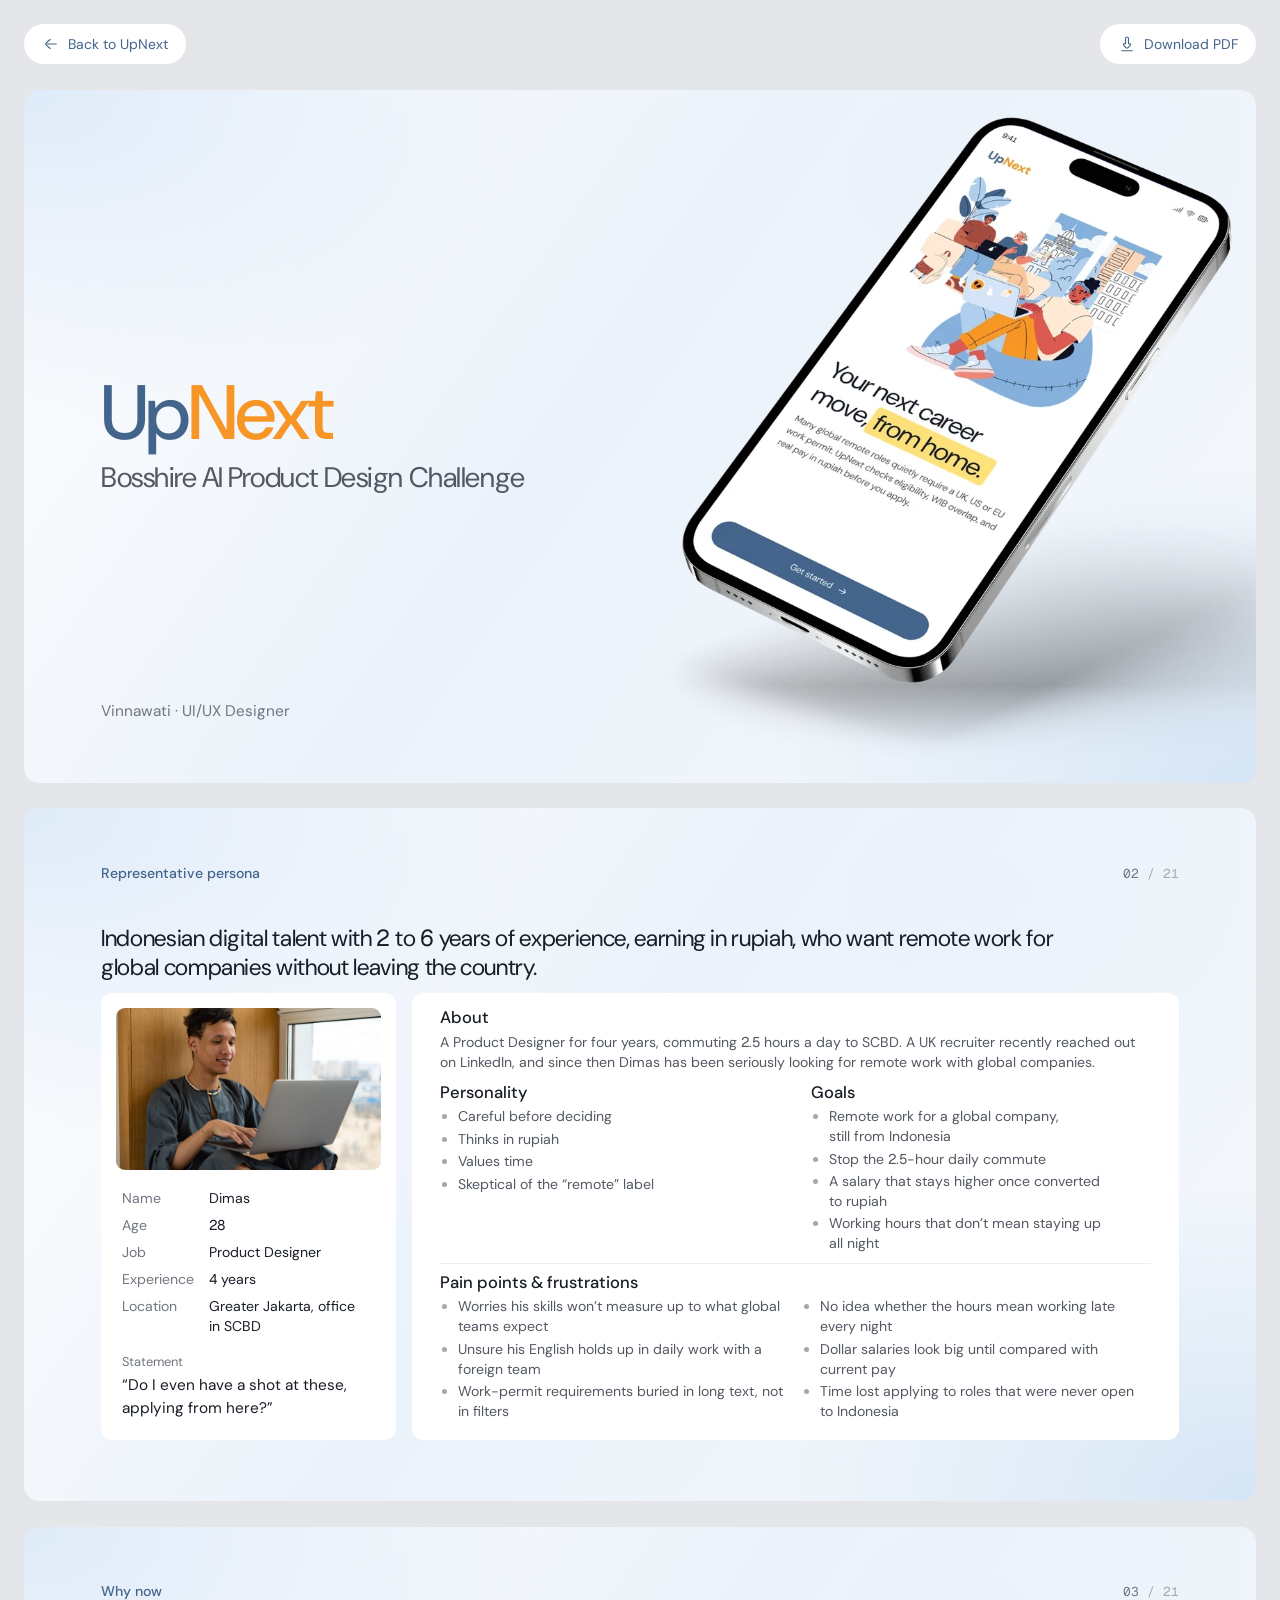
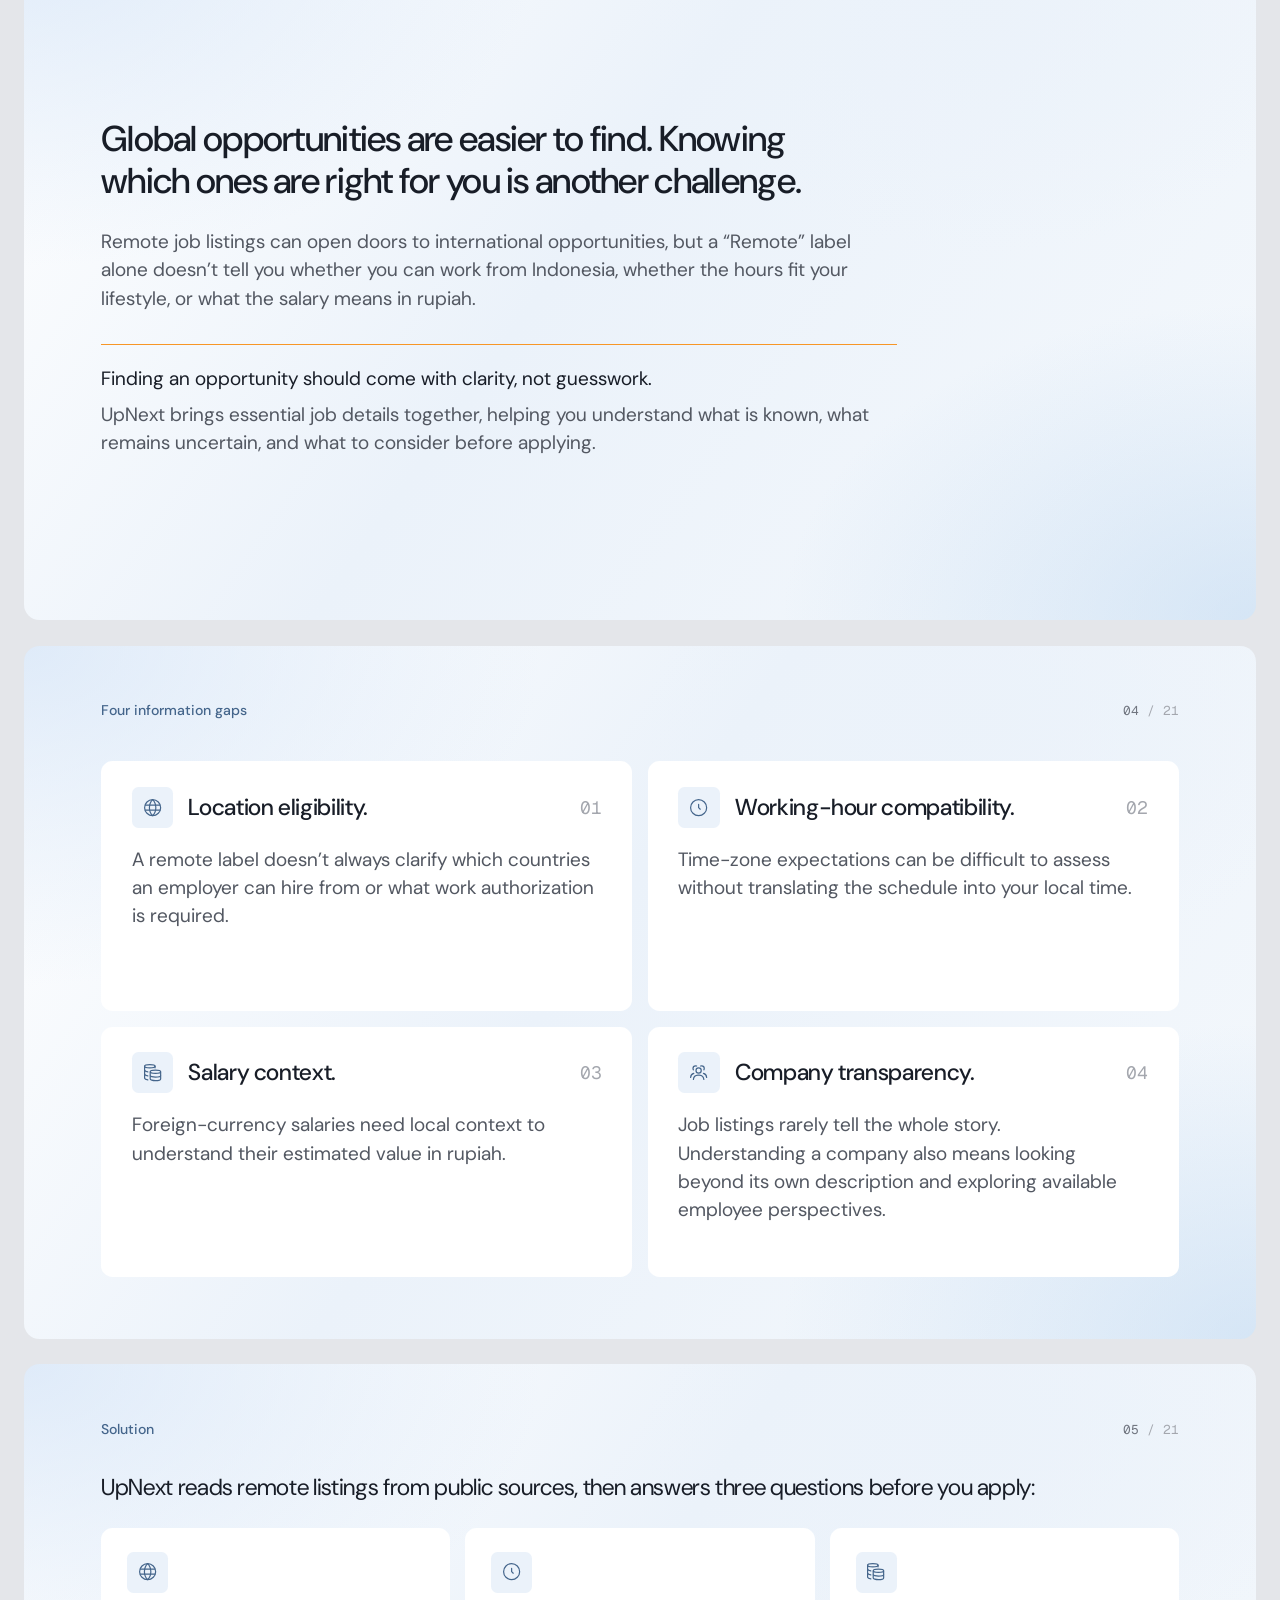
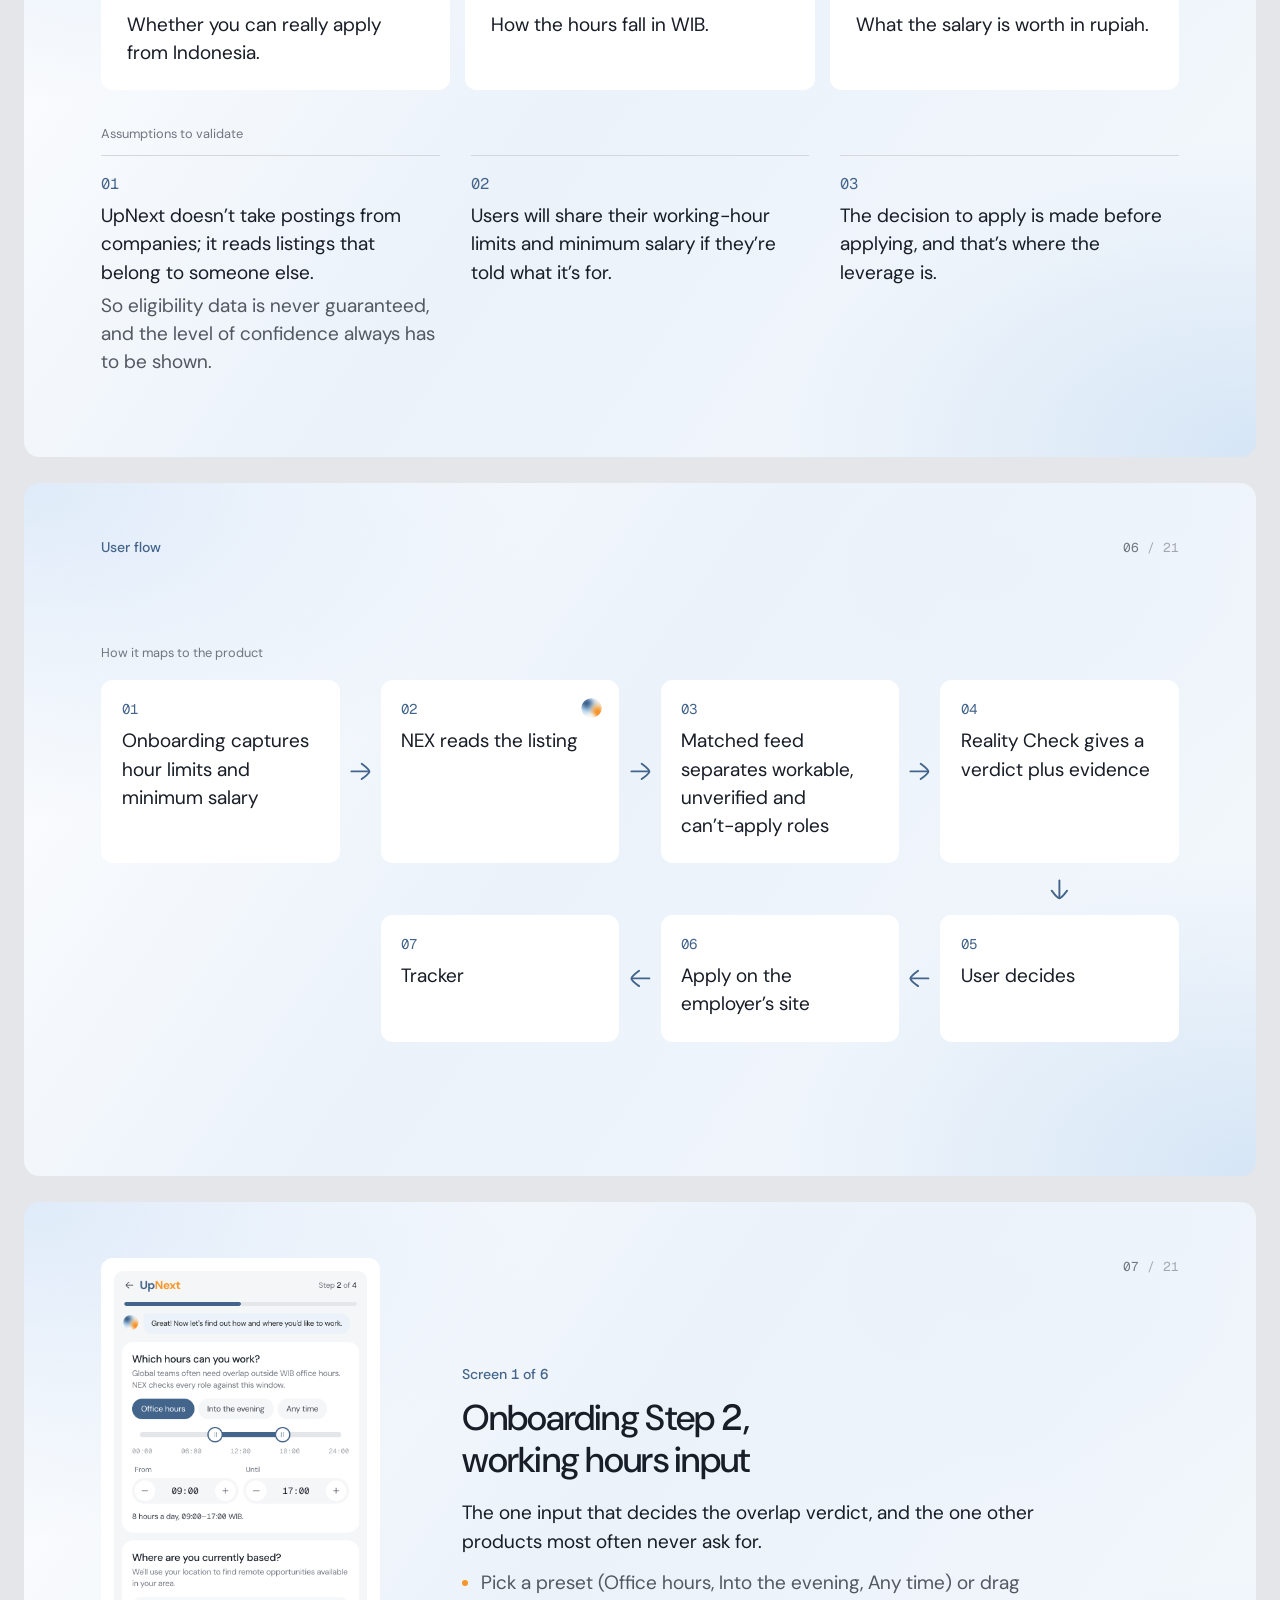
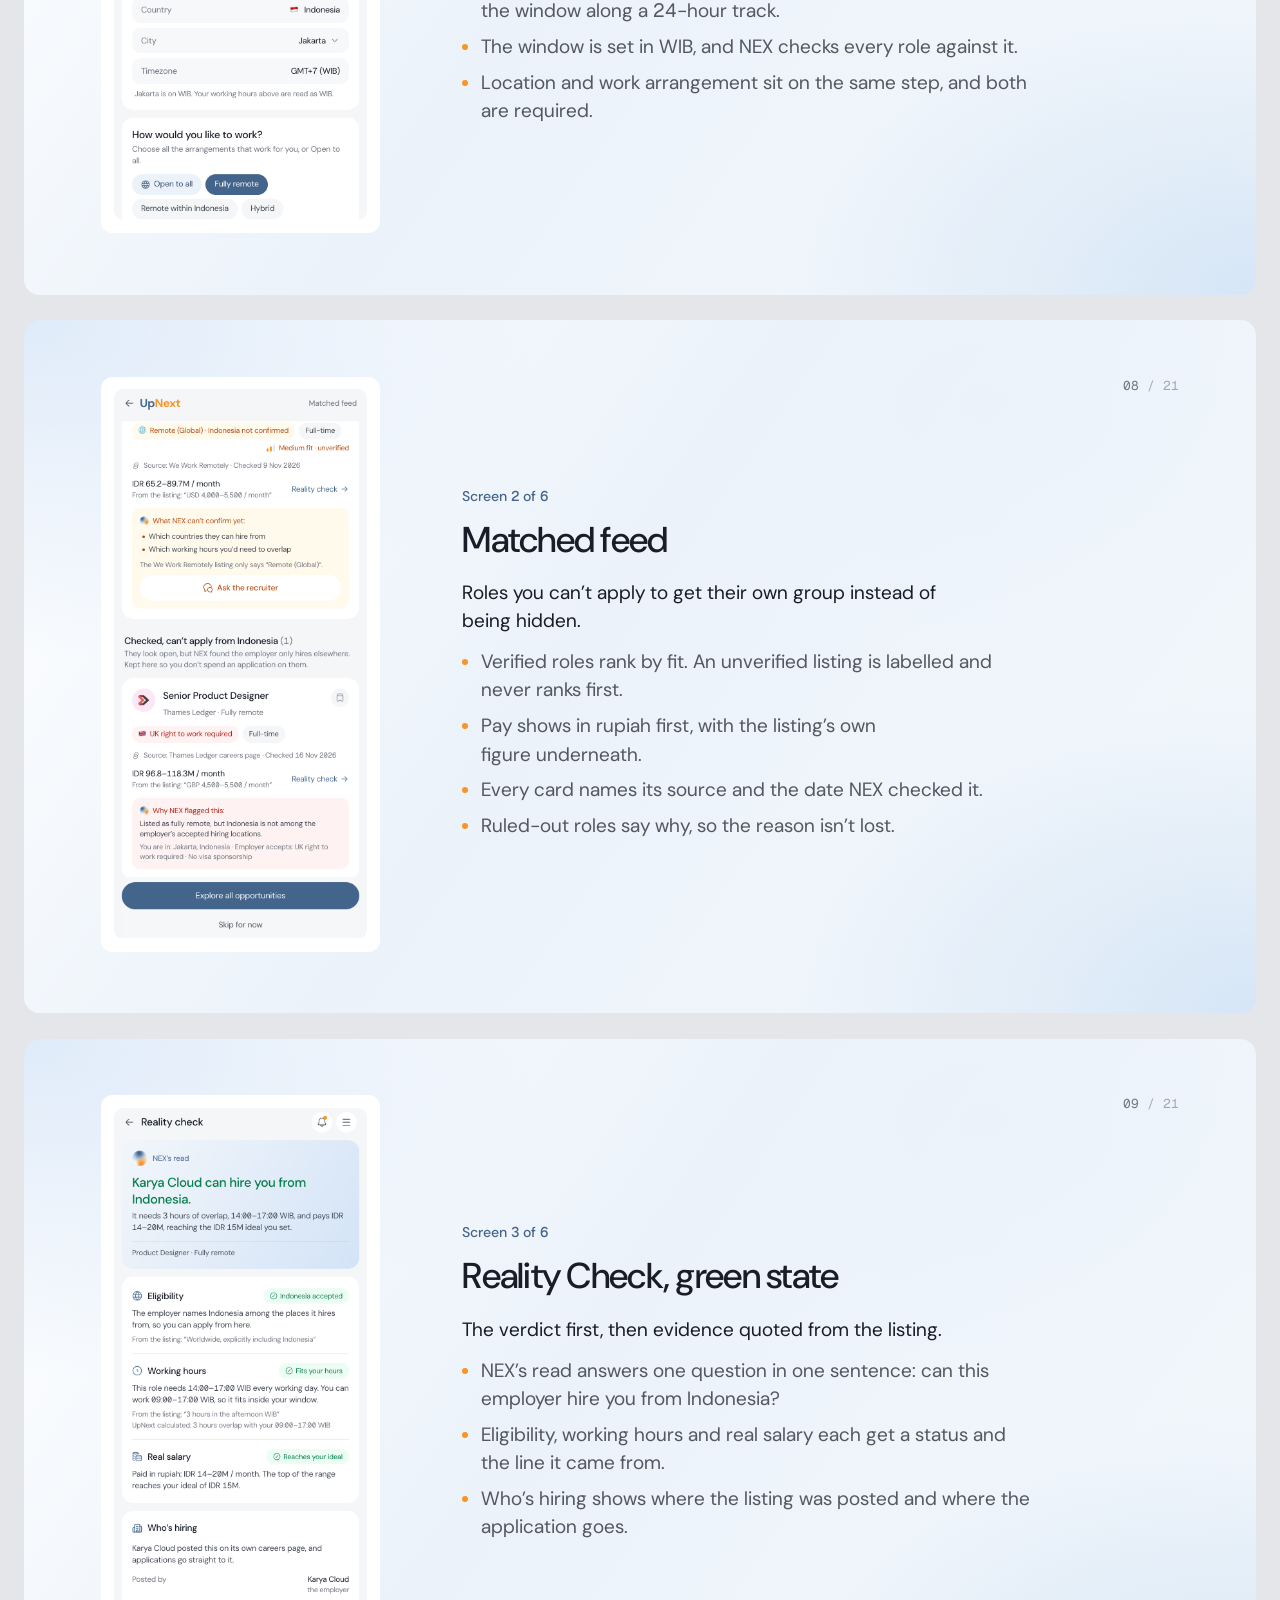
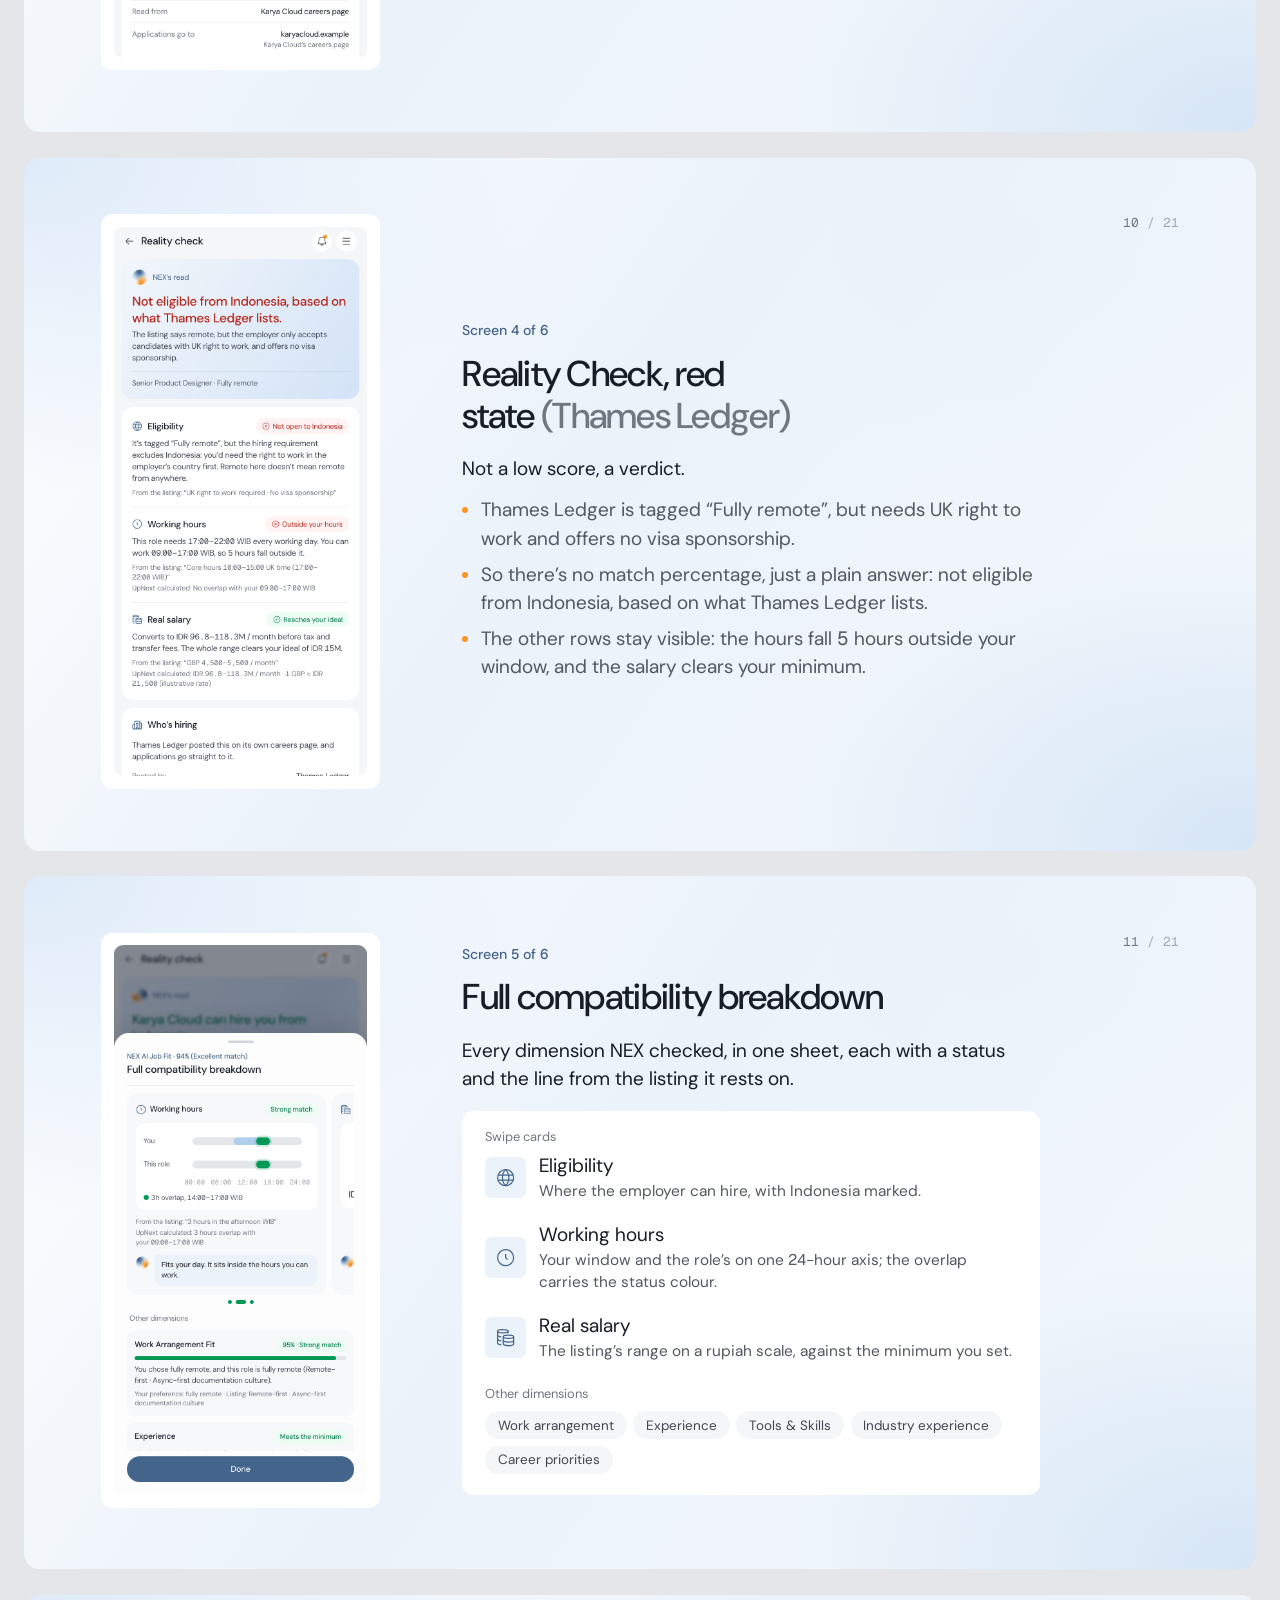
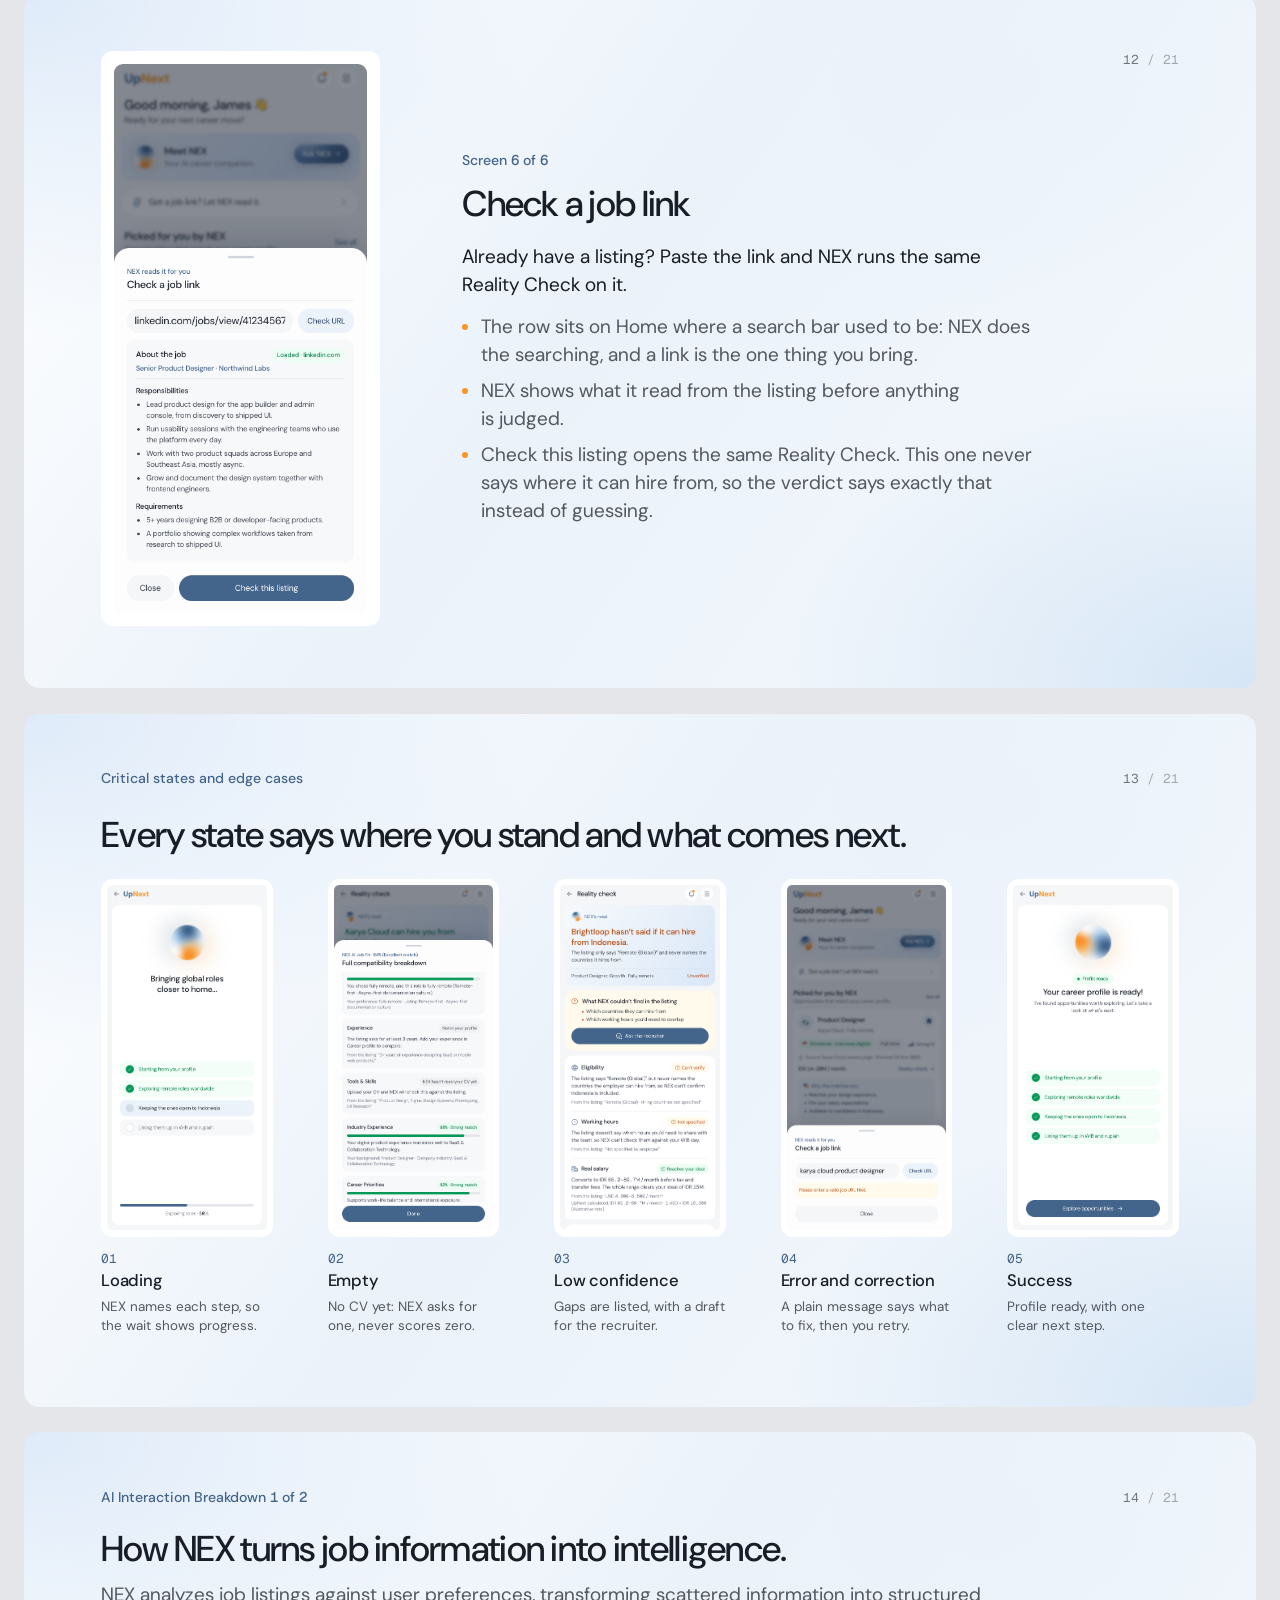
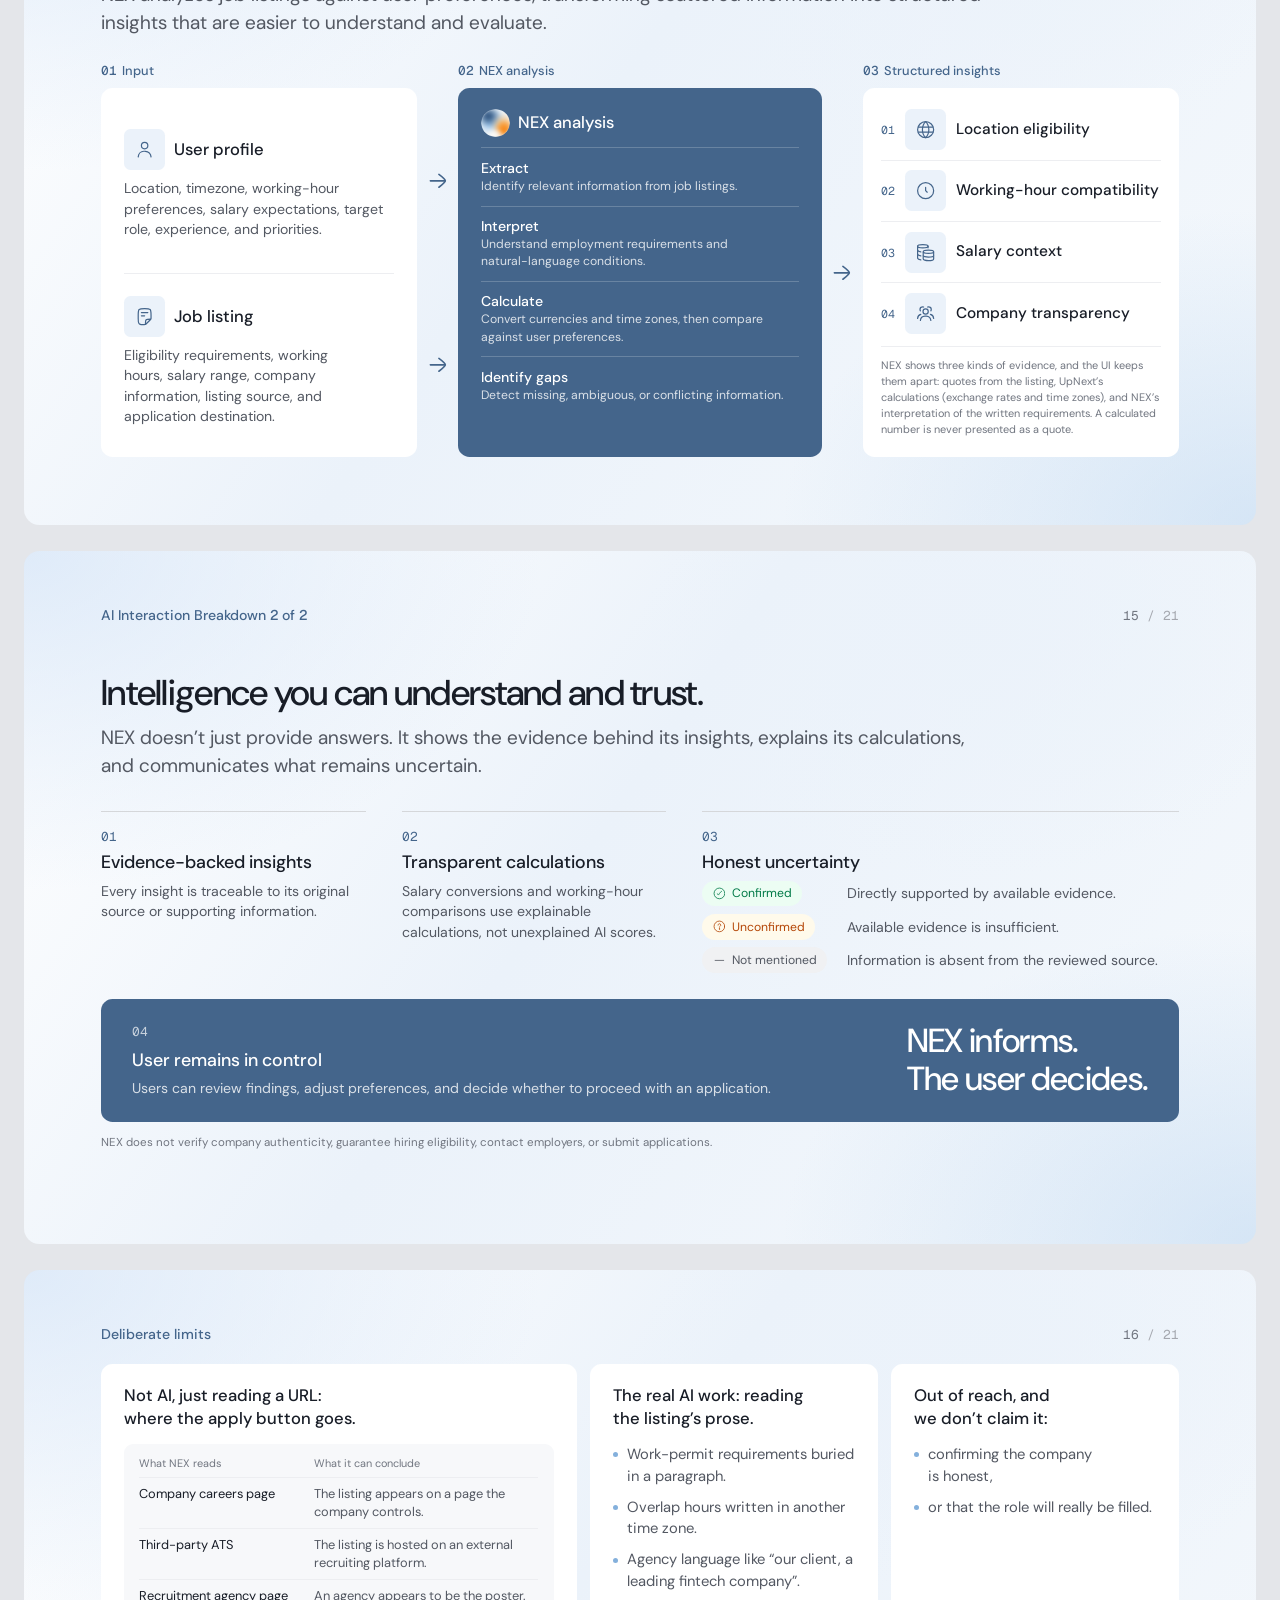
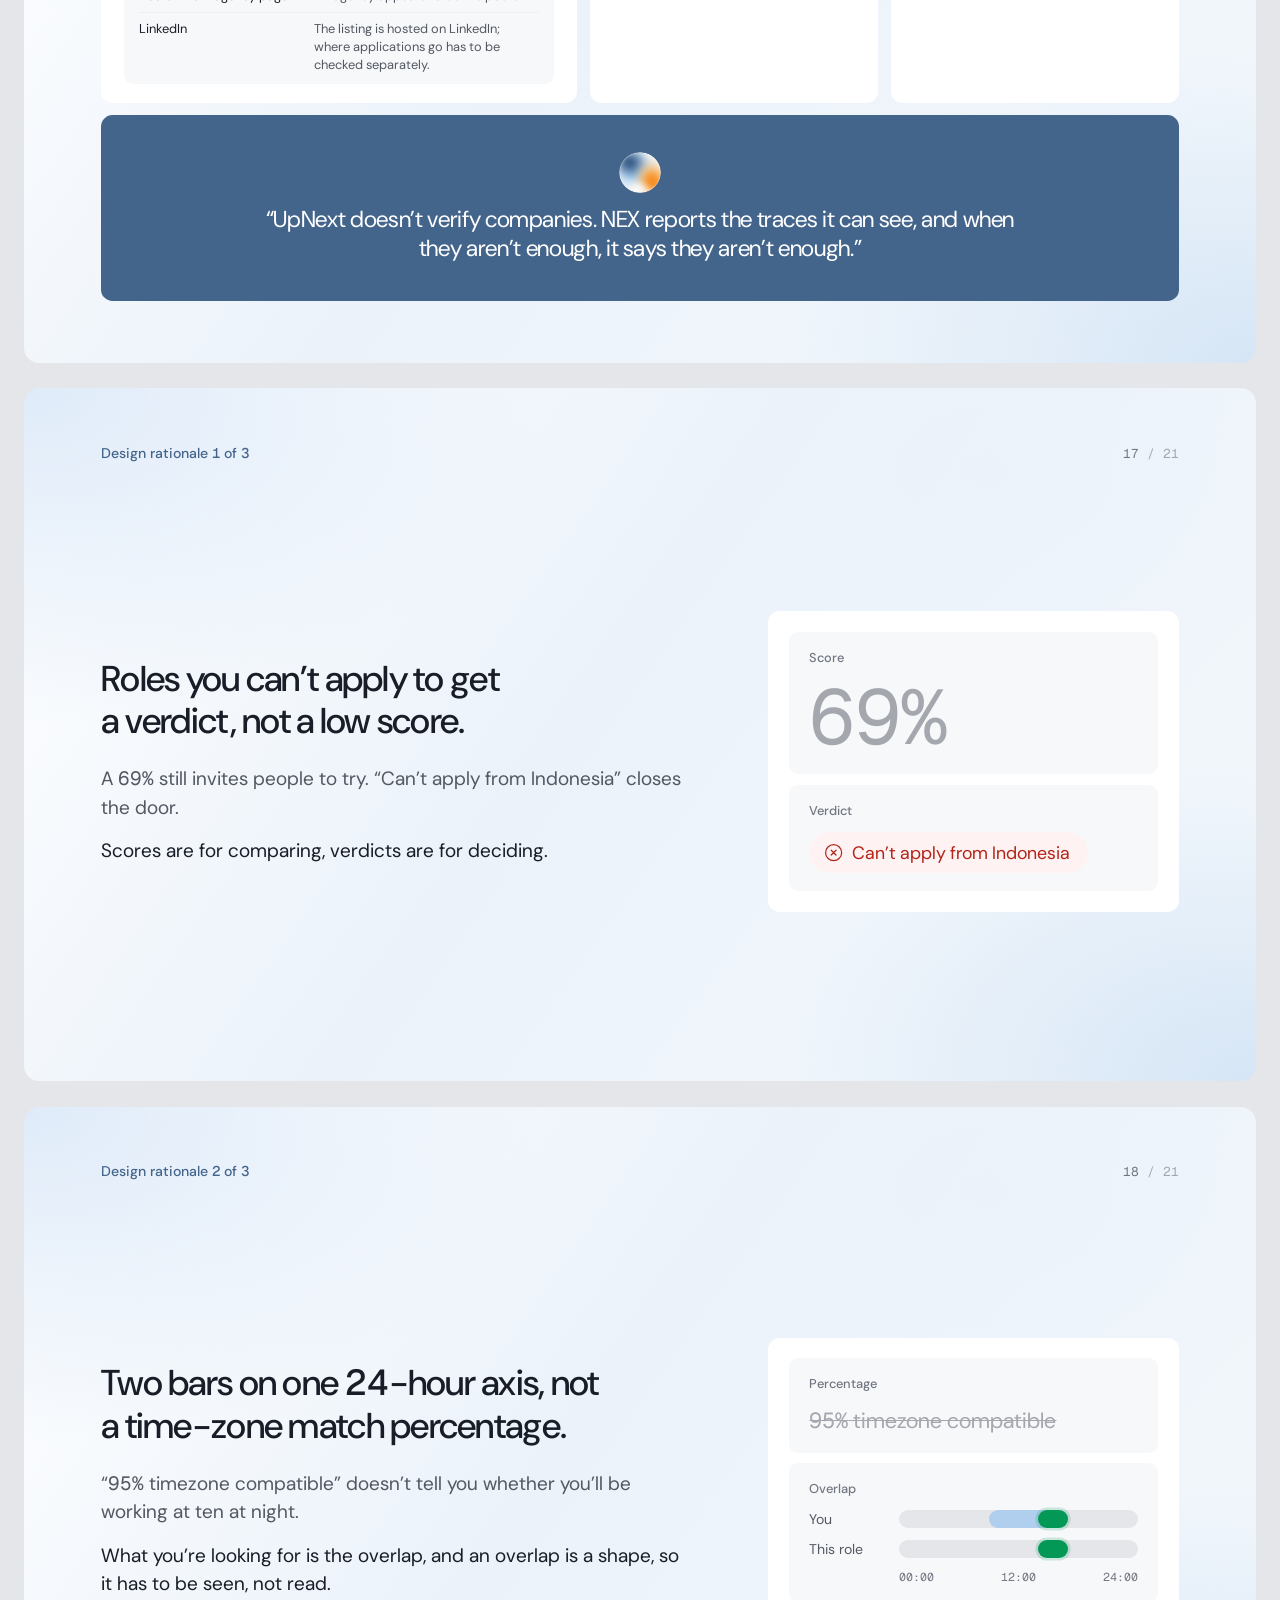
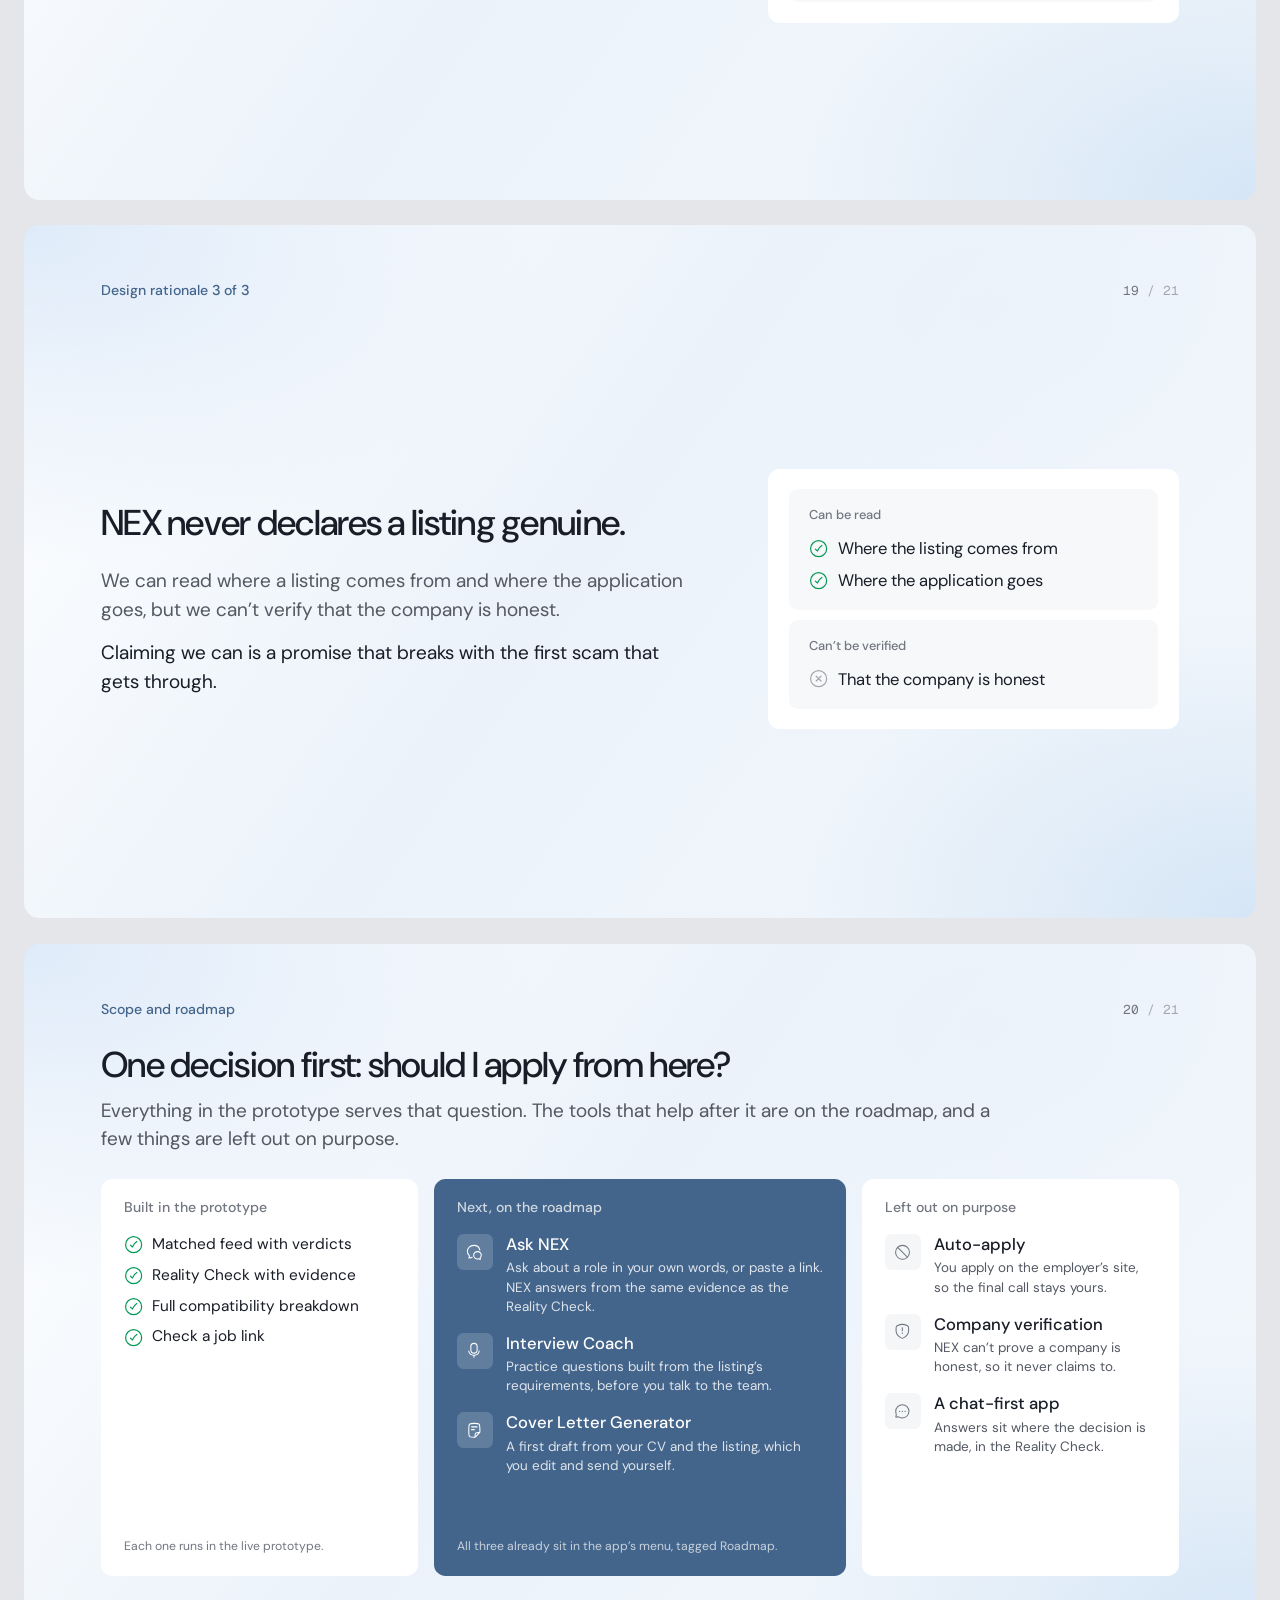
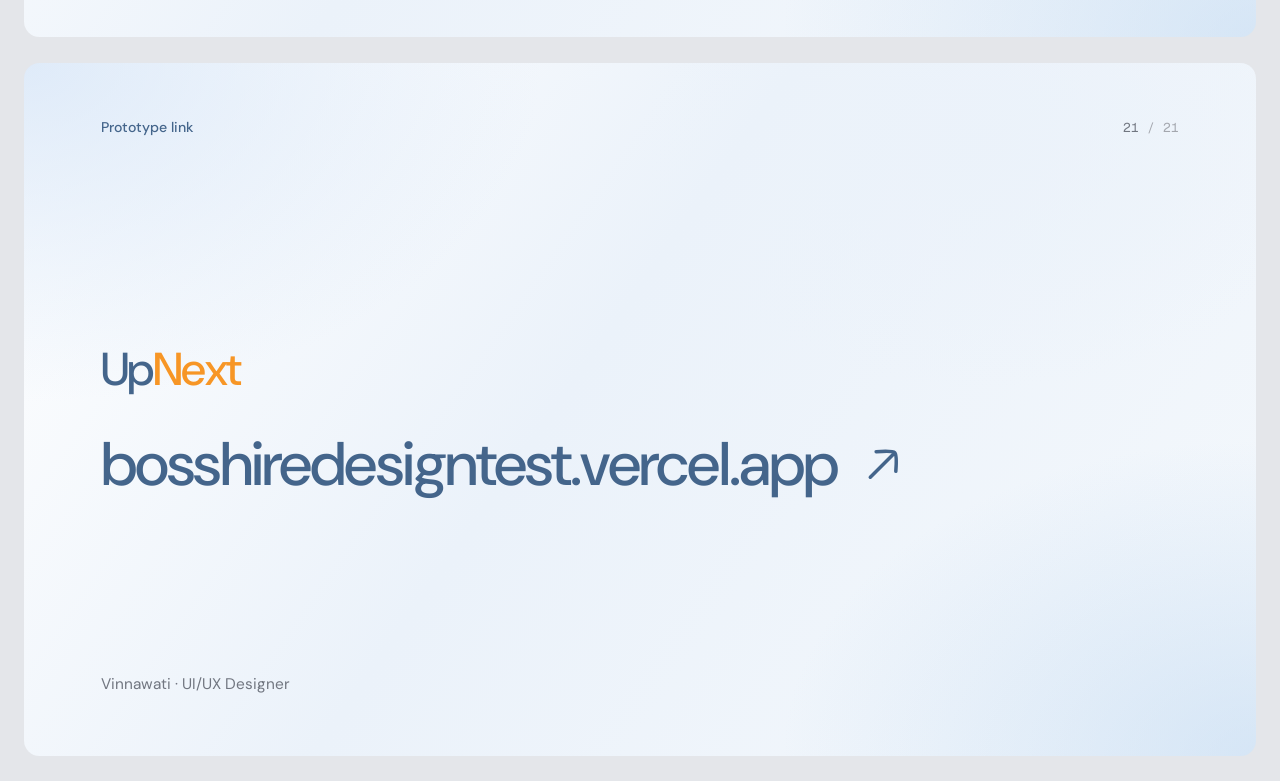
==== commit e6501c69: "Deck: slide critical states, slide scope dan roadmap, HP sampul lebih besar - Slide 13 "Critical sta" ====
--- a/deck/index.html
+++ b/deck/index.html
@@ -306,10 +306,10 @@
       justify-content: center;
     }
     .s-title .cover img {
-      width: 1080px;
+      width: 1300px;
       height: auto;
       margin-right: -40px;
-      transform: translateX(140px);
+      transform: translateX(105px);
     }
     .s-title .byline,
     .s-close .byline {
@@ -579,7 +579,49 @@
       right: 120px;
     }
 
-    /* ── 13–14 AI breakdown: how NEX works (a three-stage flow), then how it earns trust ── */
+    /* ── 13 Critical states: five stills from the prototype, each with what it tells the user ── */
+    .cs-grid {
+      margin-top: 36px;
+      display: flex;
+      justify-content: space-between;
+    }
+    .cs-item {
+      width: 268px;
+      display: flex;
+      flex-direction: column;
+    }
+    .cs-item .shot {
+      background: var(--oa-white);
+      border-radius: var(--radius-card);
+      padding: 10px;
+    }
+    .cs-item .shot img {
+      display: block;
+      width: 100%;
+      height: auto;
+      border-radius: var(--radius-sm);
+    }
+    .cs-item .n {
+      margin-top: 22px;
+      font-size: 20px;
+      line-height: 26px;
+      color: var(--oa-primary);
+    }
+    .cs-item h3 {
+      margin-top: 4px;
+      font-size: 26px;
+      line-height: 34px;
+      font-weight: var(--fw-medium);
+      letter-spacing: -0.01em;
+    }
+    .cs-item p {
+      margin-top: 8px;
+      font-size: 21px;
+      line-height: 30px;
+      color: var(--oa-text-secondary);
+    }
+
+    /* ── 14–15 AI breakdown: how NEX works (a three-stage flow), then how it earns trust ── */
     .chips {
       display: flex;
       flex-wrap: wrap;
@@ -803,7 +845,7 @@
       color: var(--oa-text-muted);
     }
 
-    /* ── 15 Limits ── */
+    /* ── 16 Limits ── */
     .lim-grid {
       display: grid;
       grid-template-columns: minmax(0, 1.65fr) minmax(0, 1fr) minmax(0, 1fr);
@@ -891,7 +933,7 @@
       border-radius: 50%;
     }
 
-    /* ── 16–18 Rationale ── */
+    /* ── 17–19 Rationale ── */
     .rat {
       display: grid;
       grid-template-columns: minmax(0, 1fr) 640px;
@@ -988,7 +1030,90 @@
       height: 30px;
     }
 
-    /* ── 19 Close ── */
+    /* ── 20 Scope: what the prototype covers, what comes next, what stays out on purpose ── */
+    .scope {
+      margin-top: 40px;
+      display: grid;
+      grid-template-columns: minmax(0, 1fr) minmax(0, 1.3fr) minmax(0, 1fr);
+      gap: 24px;
+      flex: 1;
+      min-height: 0;
+    }
+    .scope > div {
+      padding: 32px 36px;
+      display: flex;
+      flex-direction: column;
+      gap: 26px;
+    }
+    .scope .label {
+      font-size: 22px;
+      line-height: 28px;
+      font-weight: var(--fw-medium);
+      color: var(--oa-text-muted);
+    }
+    .scope .check-list div {
+      font-size: 24px;
+      line-height: 34px;
+    }
+    .scope-item {
+      display: grid;
+      grid-template-columns: 56px minmax(0, 1fr);
+      gap: 20px;
+      align-items: start;
+    }
+    .scope-item .tile {
+      width: 56px;
+      height: 56px;
+    }
+    .scope-item .tile svg {
+      width: 26px;
+      height: 26px;
+    }
+    .scope-item h3 {
+      font-size: 26px;
+      line-height: 34px;
+      font-weight: var(--fw-medium);
+      color: var(--oa-text-strong);
+    }
+    .scope-item p {
+      margin-top: 4px;
+      font-size: 21px;
+      line-height: 30px;
+      color: var(--oa-text-secondary);
+    }
+    .scope .out .tile {
+      background: var(--oa-surface);
+      color: var(--oa-text-muted);
+    }
+    /* The roadmap is the one filled card: the vision the prototype is built toward */
+    .scope .next {
+      background: var(--oa-primary);
+      border-radius: var(--radius-card);
+    }
+    .scope .next .label {
+      color: color-mix(in srgb, var(--oa-white) 75%, transparent);
+    }
+    .scope .next .tile {
+      background: color-mix(in srgb, var(--oa-white) 16%, transparent);
+      color: var(--oa-white);
+    }
+    .scope .next h3 {
+      color: var(--oa-white);
+    }
+    .scope .next p {
+      color: color-mix(in srgb, var(--oa-white) 82%, transparent);
+    }
+    .scope .note {
+      margin-top: auto;
+      font-size: 19px;
+      line-height: 26px;
+      color: var(--oa-text-muted);
+    }
+    .scope .next .note {
+      color: color-mix(in srgb, var(--oa-white) 70%, transparent);
+    }
+
+    /* ── 21 Close ── */
     .s-close .body {
       justify-content: center;
       align-items: flex-start;
@@ -1031,7 +1156,7 @@
 
     <!-- 02 · Target user -->
     <section class="slide">
-      <div class="head"><span class="eyebrow">Representative persona</span><span class="pg font-mono-ds"><b>02</b> / 19</span></div>
+      <div class="head"><span class="eyebrow">Representative persona</span><span class="pg font-mono-ds"><b>02</b> / 21</span></div>
       <div class="body">
         <p class="t-h3" style="font-weight: var(--fw-regular); max-width: 1560px">
           Indonesian digital talent with <span class="font-mono-ds">2</span> to <span class="font-mono-ds">6</span> years of experience, earning in rupiah, who want remote work for global companies without leaving the country.
@@ -1092,7 +1217,7 @@
 
     <!-- 03 · Why now -->
     <section class="slide">
-      <div class="head"><span class="eyebrow">Why now</span><span class="pg font-mono-ds"><b>03</b> / 19</span></div>
+      <div class="head"><span class="eyebrow">Why now</span><span class="pg font-mono-ds"><b>03</b> / 21</span></div>
       <div class="body centered">
         <h1 class="t-h2" style="max-width: 1500px">Global opportunities are easier to find. Knowing which ones are right for you is another challenge.</h1>
         <p class="t-body" style="max-width: 1240px; margin-top: 40px">Remote job listings can open doors to international opportunities, but a “Remote” label alone doesn’t tell you whether you can work from Indonesia, whether the hours fit your lifestyle, or what the salary means in rupiah.</p>
@@ -1105,7 +1230,7 @@
 
     <!-- 04 · Four information gaps -->
     <section class="slide">
-      <div class="head"><span class="eyebrow">Four information gaps</span><span class="pg font-mono-ds"><b>04</b> / 19</span></div>
+      <div class="head"><span class="eyebrow">Four information gaps</span><span class="pg font-mono-ds"><b>04</b> / 21</span></div>
       <div class="body">
         <div class="gaps">
           <div class="card gap">
@@ -1130,7 +1255,7 @@
 
     <!-- 05 · Solution -->
     <section class="slide">
-      <div class="head"><span class="eyebrow">Solution</span><span class="pg font-mono-ds"><b>05</b> / 19</span></div>
+      <div class="head"><span class="eyebrow">Solution</span><span class="pg font-mono-ds"><b>05</b> / 21</span></div>
       <div class="body centered">
         <p class="t-h3" style="font-weight: var(--fw-regular); max-width: 1500px">UpNext reads remote listings from public sources, then answers three questions before you apply:</p>
         <div class="questions">
@@ -1168,7 +1293,7 @@
 
     <!-- 06 · User flow -->
     <section class="slide">
-      <div class="head"><span class="eyebrow">User flow</span><span class="pg font-mono-ds"><b>06</b> / 19</span></div>
+      <div class="head"><span class="eyebrow">User flow</span><span class="pg font-mono-ds"><b>06</b> / 21</span></div>
       <div class="body centered">
         <p class="t-label" style="margin-bottom: 28px">How it maps to the product</p>
         <div class="snake">
@@ -1191,7 +1316,7 @@
 
     <!-- 07 · Screen 1 -->
     <section class="slide s-screen">
-      <span class="pg pg-abs font-mono-ds"><b>07</b> / 19</span>
+      <span class="pg pg-abs font-mono-ds"><b>07</b> / 21</span>
       <div class="shot-card"><video src="shots/01-onboarding-hours.mp4" poster="shots/01-onboarding-hours.png" muted loop playsinline preload="auto" aria-label="Onboarding Step 2: working hours"></video><img class="print-shot" src="shots/01-onboarding-hours.png" alt="Onboarding Step 2: working hours" /></div>
       <div class="text">
         <span class="eyebrow">Screen <span class="font-mono-ds">1</span> of <span class="font-mono-ds">6</span></span>
@@ -1207,7 +1332,7 @@
 
     <!-- 08 · Screen 2 -->
     <section class="slide s-screen">
-      <span class="pg pg-abs font-mono-ds"><b>08</b> / 19</span>
+      <span class="pg pg-abs font-mono-ds"><b>08</b> / 21</span>
       <div class="shot-card"><video src="shots/02-matched-feed.mp4" poster="shots/02-matched-feed.png" muted loop playsinline preload="auto" aria-label="Matched feed"></video><img class="print-shot" src="shots/02-matched-feed.png" alt="Matched feed" /></div>
       <div class="text">
         <span class="eyebrow">Screen <span class="font-mono-ds">2</span> of <span class="font-mono-ds">6</span></span>
@@ -1224,7 +1349,7 @@
 
     <!-- 09 · Screen 3 -->
     <section class="slide s-screen">
-      <span class="pg pg-abs font-mono-ds"><b>09</b> / 19</span>
+      <span class="pg pg-abs font-mono-ds"><b>09</b> / 21</span>
       <div class="shot-card"><video src="shots/03-reality-check-green.mp4" poster="shots/03-reality-check-green.png" muted loop playsinline preload="auto" aria-label="Reality Check, green state"></video><img class="print-shot" src="shots/03-reality-check-green.png" alt="Reality Check, green state" /></div>
       <div class="text">
         <span class="eyebrow">Screen <span class="font-mono-ds">3</span> of <span class="font-mono-ds">6</span></span>
@@ -1240,7 +1365,7 @@
 
     <!-- 10 · Screen 4 -->
     <section class="slide s-screen">
-      <span class="pg pg-abs font-mono-ds"><b>10</b> / 19</span>
+      <span class="pg pg-abs font-mono-ds"><b>10</b> / 21</span>
       <div class="shot-card"><video src="shots/04-reality-check-red.mp4" poster="shots/04-reality-check-red.png" muted loop playsinline preload="auto" aria-label="Reality Check, red state (Thames Ledger)"></video><img class="print-shot" src="shots/04-reality-check-red.png" alt="Reality Check, red state (Thames Ledger)" /></div>
       <div class="text">
         <span class="eyebrow">Screen <span class="font-mono-ds">4</span> of <span class="font-mono-ds">6</span></span>
@@ -1256,7 +1381,7 @@
 
     <!-- 11 · Screen 5 -->
     <section class="slide s-screen">
-      <span class="pg pg-abs font-mono-ds"><b>11</b> / 19</span>
+      <span class="pg pg-abs font-mono-ds"><b>11</b> / 21</span>
       <div class="shot-card"><video src="shots/05-breakdown-hours.mp4" poster="shots/05-breakdown-hours.png" muted loop playsinline preload="auto" aria-label="Full compatibility breakdown"></video><img class="print-shot" src="shots/05-breakdown-hours.png" alt="Full compatibility breakdown" /></div>
       <div class="text">
         <span class="eyebrow">Screen <span class="font-mono-ds">5</span> of <span class="font-mono-ds">6</span></span>
@@ -1281,7 +1406,7 @@
 
     <!-- 12 · Screen 6 -->
     <section class="slide s-screen">
-      <span class="pg pg-abs font-mono-ds"><b>12</b> / 19</span>
+      <span class="pg pg-abs font-mono-ds"><b>12</b> / 21</span>
       <div class="shot-card"><video src="shots/06-paste-link.mp4" poster="shots/06-paste-link.png" muted loop playsinline preload="auto" aria-label="Check a job link"></video><img class="print-shot" src="shots/06-paste-link.png" alt="Check a job link" /></div>
       <div class="text">
         <span class="eyebrow">Screen <span class="font-mono-ds">6</span> of <span class="font-mono-ds">6</span></span>
@@ -1295,9 +1420,49 @@
       </div>
     </section>
 
-    <!-- 13 · How NEX works -->
+    <!-- 13 · Critical states -->
     <section class="slide">
-      <div class="head"><span class="eyebrow">AI Interaction Breakdown <span class="font-mono-ds">1</span> of <span class="font-mono-ds">2</span></span><span class="pg font-mono-ds"><b>13</b> / 19</span></div>
+      <div class="head" style="margin-bottom: 40px"><span class="eyebrow">Critical states and edge cases</span><span class="pg font-mono-ds"><b>13</b> / 21</span></div>
+      <div class="body">
+        <h2 class="t-h2">Every state says where you stand and what comes next.</h2>
+        <div class="cs-grid">
+          <div class="cs-item">
+            <div class="shot"><img src="shots/state-loading.png" alt="Loading: NEX working through its steps" /></div>
+            <span class="n font-mono-ds">01</span>
+            <h3>Loading</h3>
+            <p>NEX names each step, so the wait shows progress.</p>
+          </div>
+          <div class="cs-item">
+            <div class="shot"><img src="shots/state-empty.png" alt="Empty: NEX hasn’t read your CV yet" /></div>
+            <span class="n font-mono-ds">02</span>
+            <h3>Empty</h3>
+            <p>No CV yet: NEX asks for one, never scores zero.</p>
+          </div>
+          <div class="cs-item">
+            <div class="shot"><img src="shots/state-low-confidence.png" alt="Low confidence: Brightloop hasn’t said if it can hire from Indonesia" /></div>
+            <span class="n font-mono-ds">03</span>
+            <h3>Low confidence</h3>
+            <p>Gaps are listed, with a draft for the recruiter.</p>
+          </div>
+          <div class="cs-item">
+            <div class="shot"><img src="shots/state-error.png" alt="Error: please enter a valid job URL first" /></div>
+            <span class="n font-mono-ds">04</span>
+            <h3>Error and correction</h3>
+            <p>A plain message says what to fix, then you retry.</p>
+          </div>
+          <div class="cs-item">
+            <div class="shot"><img src="shots/state-success.png" alt="Success: your career profile is ready" /></div>
+            <span class="n font-mono-ds">05</span>
+            <h3>Success</h3>
+            <p>Profile ready, with one clear next step.</p>
+          </div>
+        </div>
+      </div>
+    </section>
+
+    <!-- 14 · How NEX works -->
+    <section class="slide">
+      <div class="head"><span class="eyebrow">AI Interaction Breakdown <span class="font-mono-ds">1</span> of <span class="font-mono-ds">2</span></span><span class="pg font-mono-ds"><b>14</b> / 21</span></div>
       <div class="body centered">
         <h2 class="t-h2">How NEX turns job information into intelligence.</h2>
         <p class="t-body" style="margin-top: 16px; max-width: 1400px">NEX analyzes job listings against user preferences, transforming scattered information into structured insights that are easier to understand and evaluate.</p>
@@ -1341,9 +1506,9 @@
       </div>
     </section>
 
-    <!-- 14 · How NEX builds trust -->
+    <!-- 15 · How NEX builds trust -->
     <section class="slide">
-      <div class="head"><span class="eyebrow">AI Interaction Breakdown <span class="font-mono-ds">2</span> of <span class="font-mono-ds">2</span></span><span class="pg font-mono-ds"><b>14</b> / 19</span></div>
+      <div class="head"><span class="eyebrow">AI Interaction Breakdown <span class="font-mono-ds">2</span> of <span class="font-mono-ds">2</span></span><span class="pg font-mono-ds"><b>15</b> / 21</span></div>
       <div class="body centered">
         <h2 class="t-h2">Intelligence you can understand and trust.</h2>
         <p class="t-body" style="margin-top: 16px; max-width: 1400px">NEX doesn’t just provide answers. It shows the evidence behind its insights, explains its calculations, and communicates what remains uncertain.</p>
@@ -1380,9 +1545,9 @@
       </div>
     </section>
 
-    <!-- 15 · Deliberate limits -->
+    <!-- 16 · Deliberate limits -->
     <section class="slide">
-      <div class="head" style="margin-bottom: 32px"><span class="eyebrow">Deliberate limits</span><span class="pg font-mono-ds"><b>15</b> / 19</span></div>
+      <div class="head" style="margin-bottom: 32px"><span class="eyebrow">Deliberate limits</span><span class="pg font-mono-ds"><b>16</b> / 21</span></div>
       <div class="body">
         <div class="lim-grid">
           <div class="card">
@@ -1418,9 +1583,9 @@
       </div>
     </section>
 
-    <!-- 16 · Design rationale 1 -->
+    <!-- 17 · Design rationale 1 -->
     <section class="slide">
-      <div class="head"><span class="eyebrow">Design rationale <span class="font-mono-ds">1</span> of <span class="font-mono-ds">3</span></span><span class="pg font-mono-ds"><b>16</b> / 19</span></div>
+      <div class="head"><span class="eyebrow">Design rationale <span class="font-mono-ds">1</span> of <span class="font-mono-ds">3</span></span><span class="pg font-mono-ds"><b>17</b> / 21</span></div>
       <div class="body">
         <div class="rat">
           <div>
@@ -1442,9 +1607,9 @@
       </div>
     </section>
 
-    <!-- 17 · Design rationale 2 -->
+    <!-- 18 · Design rationale 2 -->
     <section class="slide">
-      <div class="head"><span class="eyebrow">Design rationale <span class="font-mono-ds">2</span> of <span class="font-mono-ds">3</span></span><span class="pg font-mono-ds"><b>17</b> / 19</span></div>
+      <div class="head"><span class="eyebrow">Design rationale <span class="font-mono-ds">2</span> of <span class="font-mono-ds">3</span></span><span class="pg font-mono-ds"><b>18</b> / 21</span></div>
       <div class="body">
         <div class="rat">
           <div>
@@ -1478,9 +1643,9 @@
       </div>
     </section>
 
-    <!-- 18 · Design rationale 3 -->
+    <!-- 19 · Design rationale 3 -->
     <section class="slide">
-      <div class="head"><span class="eyebrow">Design rationale <span class="font-mono-ds">3</span> of <span class="font-mono-ds">3</span></span><span class="pg font-mono-ds"><b>18</b> / 19</span></div>
+      <div class="head"><span class="eyebrow">Design rationale <span class="font-mono-ds">3</span> of <span class="font-mono-ds">3</span></span><span class="pg font-mono-ds"><b>19</b> / 21</span></div>
       <div class="body">
         <div class="rat">
           <div>
@@ -1507,9 +1672,43 @@
       </div>
     </section>
 
-    <!-- 19 · Close -->
+    <!-- 20 · Scope and roadmap -->
+    <section class="slide">
+      <div class="head" style="margin-bottom: 40px"><span class="eyebrow">Scope and roadmap</span><span class="pg font-mono-ds"><b>20</b> / 21</span></div>
+      <div class="body">
+        <h2 class="t-h2">One decision first: should I apply from here?</h2>
+        <p class="t-body" style="margin-top: 16px; max-width: 1400px">Everything in the prototype serves that question. The tools that help after it are on the roadmap, and a few things are left out on purpose.</p>
+        <div class="scope">
+          <div class="card">
+            <span class="label">Built in the prototype</span>
+            <div class="check-list">
+              <div><span style="color: var(--oa-success)"><i data-lucide="check-circle"></i></span>Matched feed with verdicts</div>
+              <div><span style="color: var(--oa-success)"><i data-lucide="check-circle"></i></span>Reality Check with evidence</div>
+              <div><span style="color: var(--oa-success)"><i data-lucide="check-circle"></i></span>Full compatibility breakdown</div>
+              <div><span style="color: var(--oa-success)"><i data-lucide="check-circle"></i></span>Check a job link</div>
+            </div>
+            <p class="note">Each one runs in the live prototype.</p>
+          </div>
+          <div class="next">
+            <span class="label">Next, on the roadmap</span>
+            <div class="scope-item"><div class="tile"><i data-lucide="message-square"></i></div><div><h3>Ask NEX</h3><p>Ask about a role in your own words, or paste a link. NEX answers from the same evidence as the Reality Check.</p></div></div>
+            <div class="scope-item"><div class="tile"><i data-lucide="mic"></i></div><div><h3>Interview Coach</h3><p>Practice questions built from the listing’s requirements, before you talk to the team.</p></div></div>
+            <div class="scope-item"><div class="tile"><i data-lucide="file-text"></i></div><div><h3>Cover Letter Generator</h3><p>A first draft from your CV and the listing, which you edit and send yourself.</p></div></div>
+            <p class="note">All three already sit in the app’s menu, tagged Roadmap.</p>
+          </div>
+          <div class="card out">
+            <span class="label">Left out on purpose</span>
+            <div class="scope-item"><div class="tile"><i data-lucide="ban"></i></div><div><h3>Auto-apply</h3><p>You apply on the employer’s site, so the final call stays yours.</p></div></div>
+            <div class="scope-item"><div class="tile"><i data-lucide="shield-alert"></i></div><div><h3>Company verification</h3><p>NEX can’t prove a company is honest, so it never claims to.</p></div></div>
+            <div class="scope-item"><div class="tile"><i data-lucide="messages-square"></i></div><div><h3>A chat-first app</h3><p>Answers sit where the decision is made, in the Reality Check.</p></div></div>
+          </div>
+        </div>
+      </div>
+    </section>
+
+    <!-- 21 · Close -->
     <section class="slide s-close">
-      <div class="head"><span class="eyebrow">Prototype link</span><span class="pg font-mono-ds"><b>19</b> / 19</span></div>
+      <div class="head"><span class="eyebrow">Prototype link</span><span class="pg font-mono-ds"><b>21</b> / 21</span></div>
       <div class="body">
         <div class="logo" style="font-size: 72px; margin-bottom: 56px"><span class="logo-up">Up</span><span class="logo-next">Next</span></div>
         <a class="big-link" href="https://bosshiredesigntest.vercel.app">
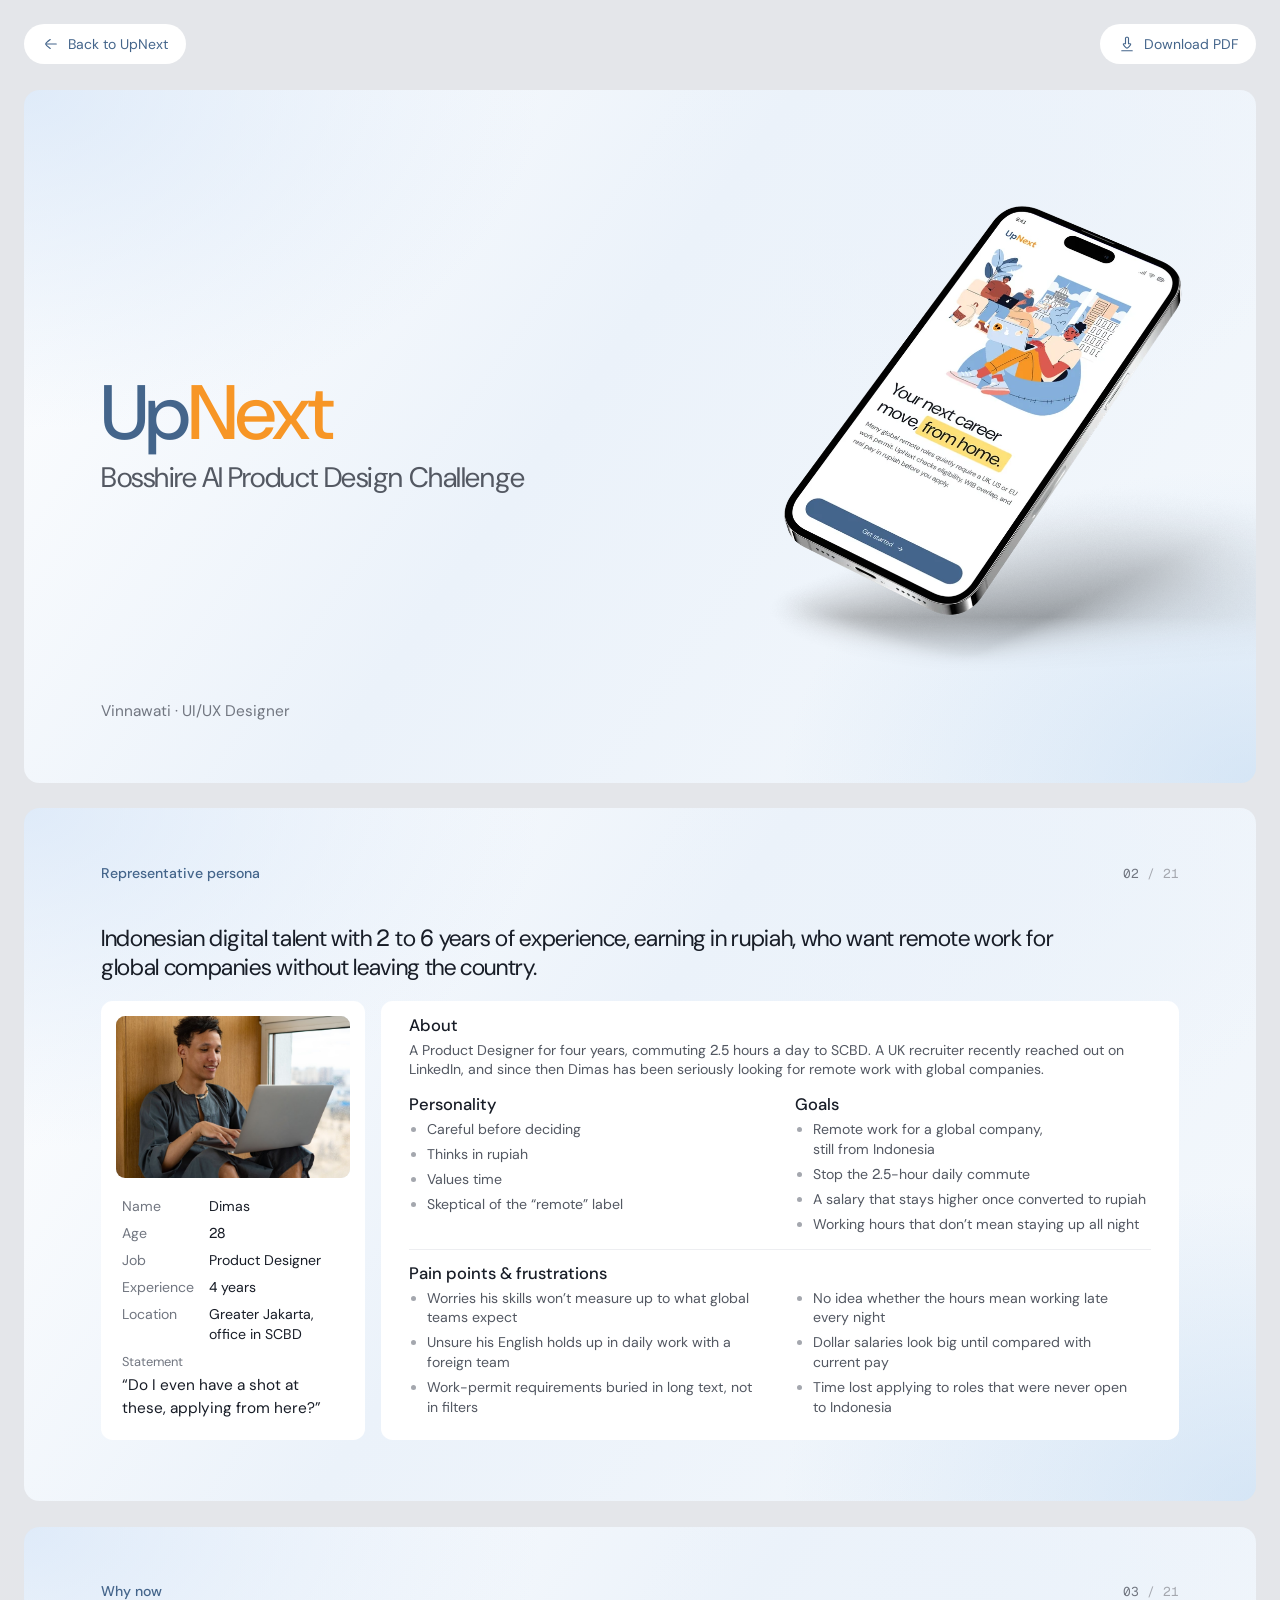
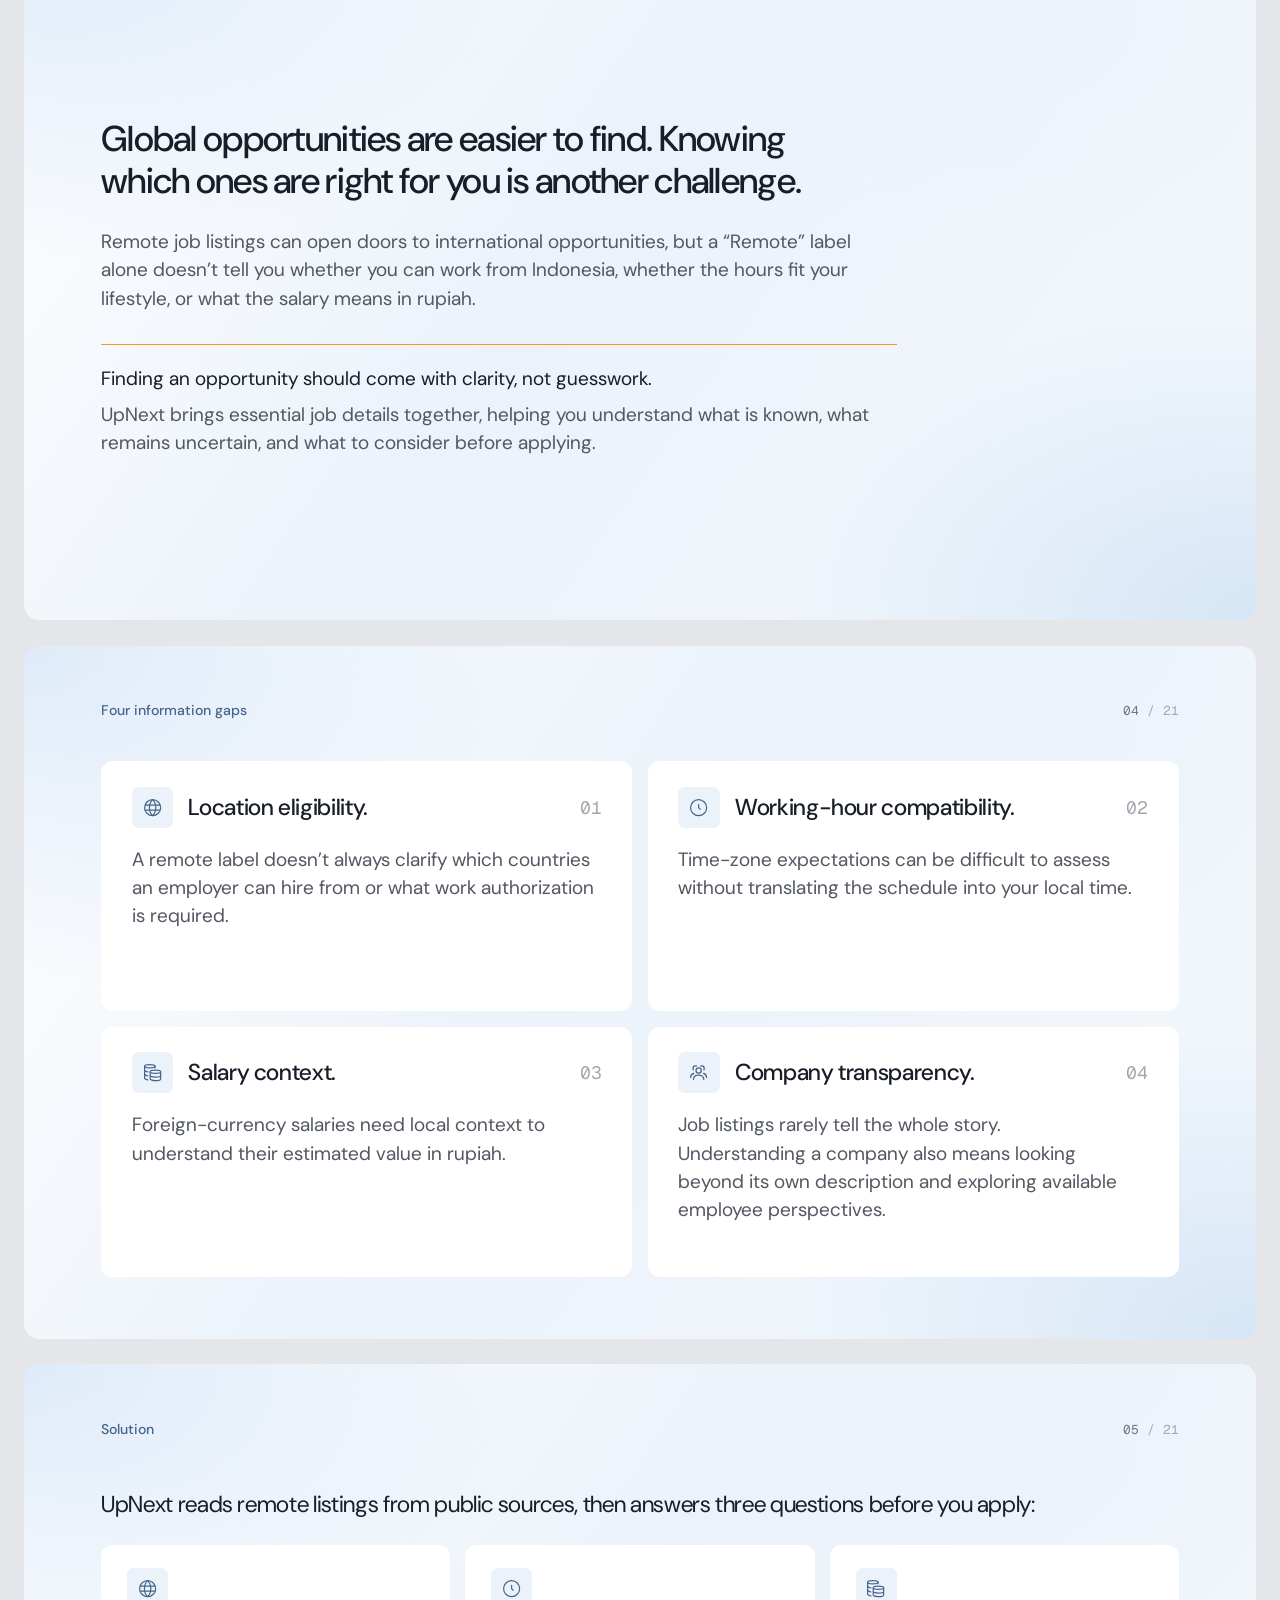
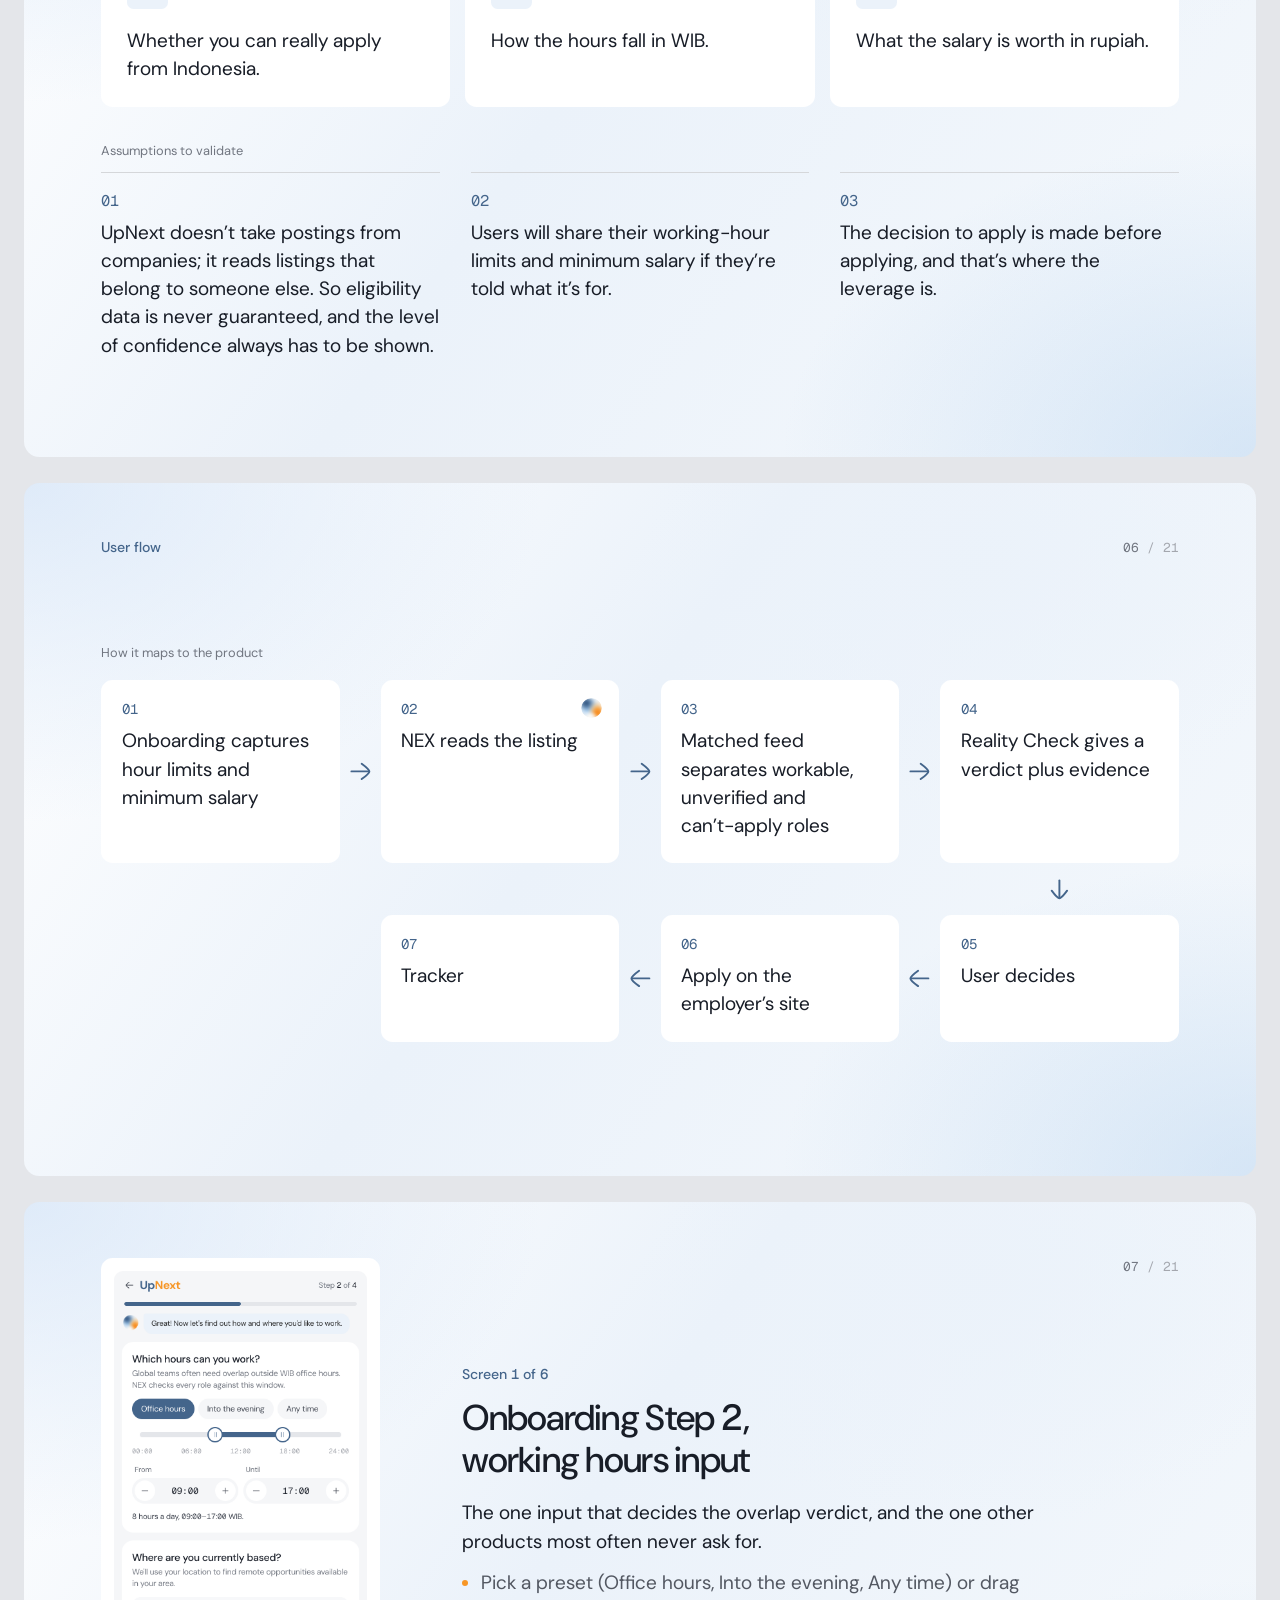
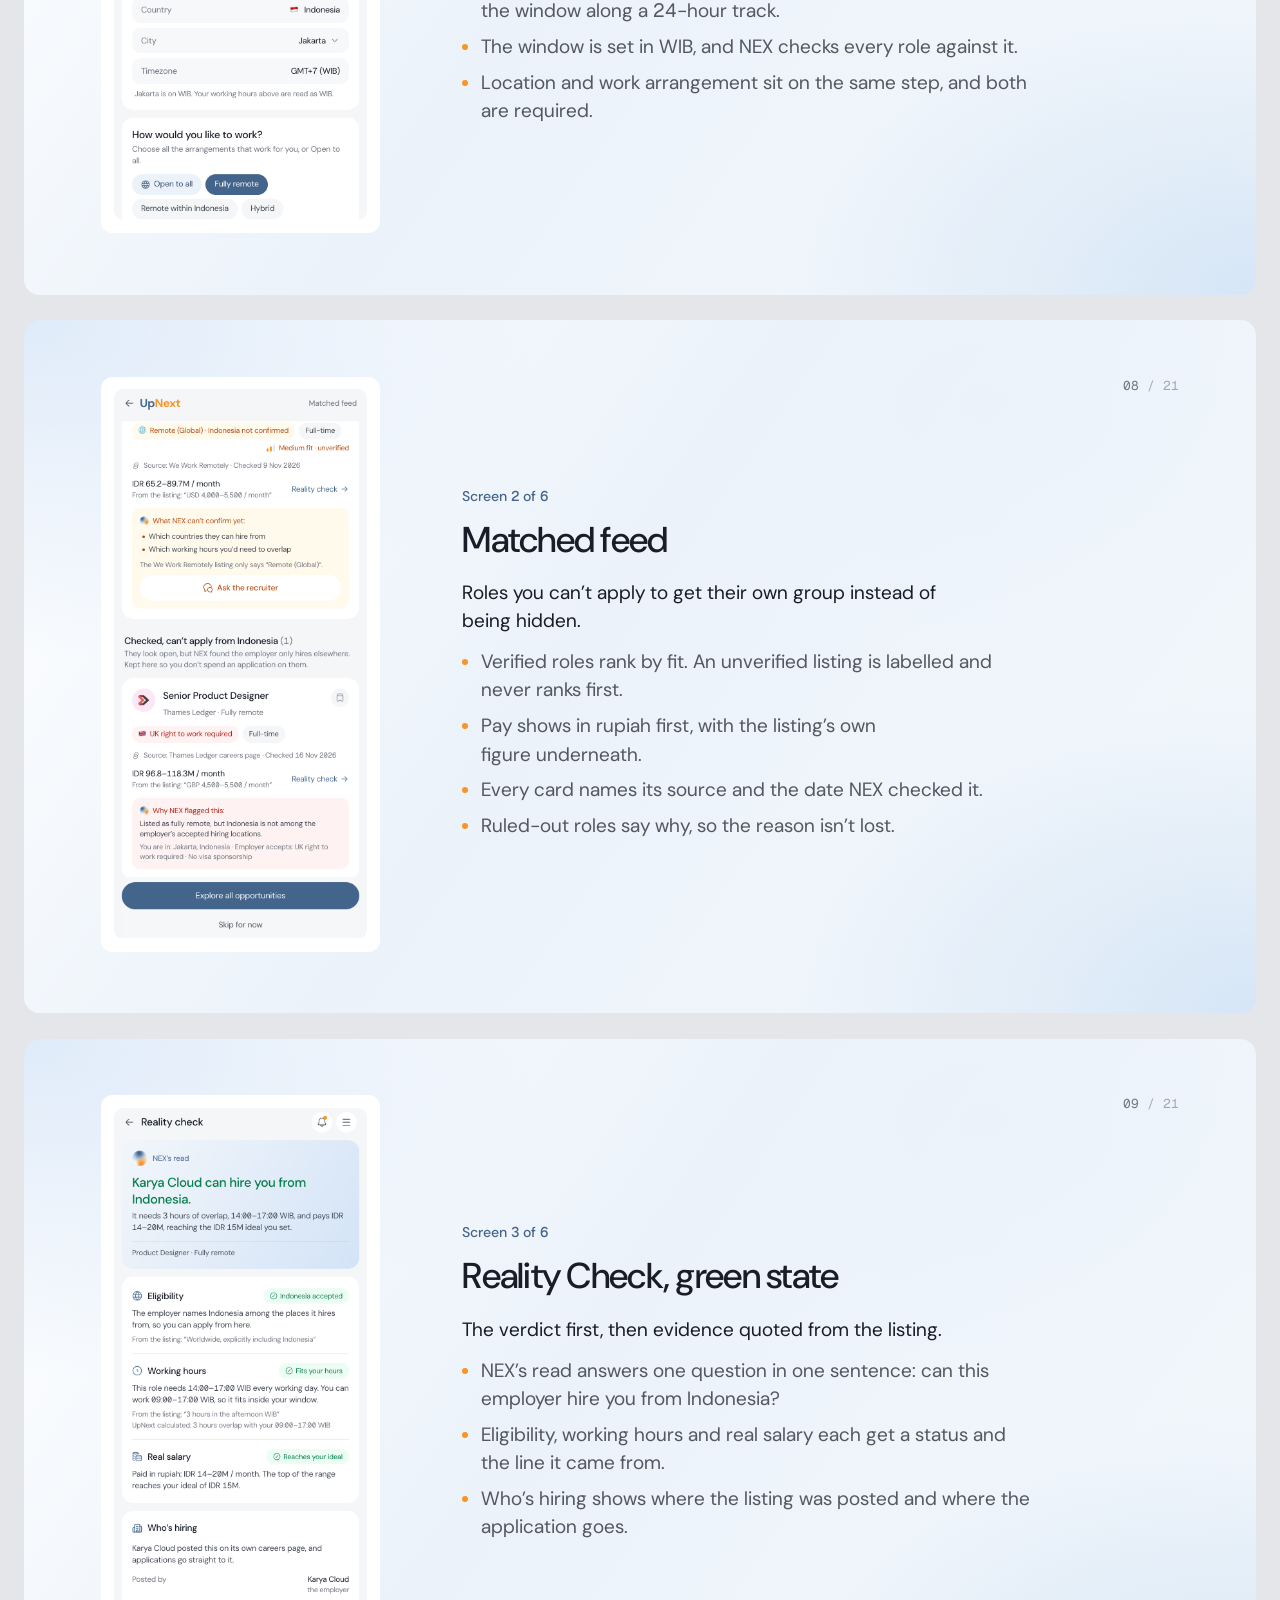
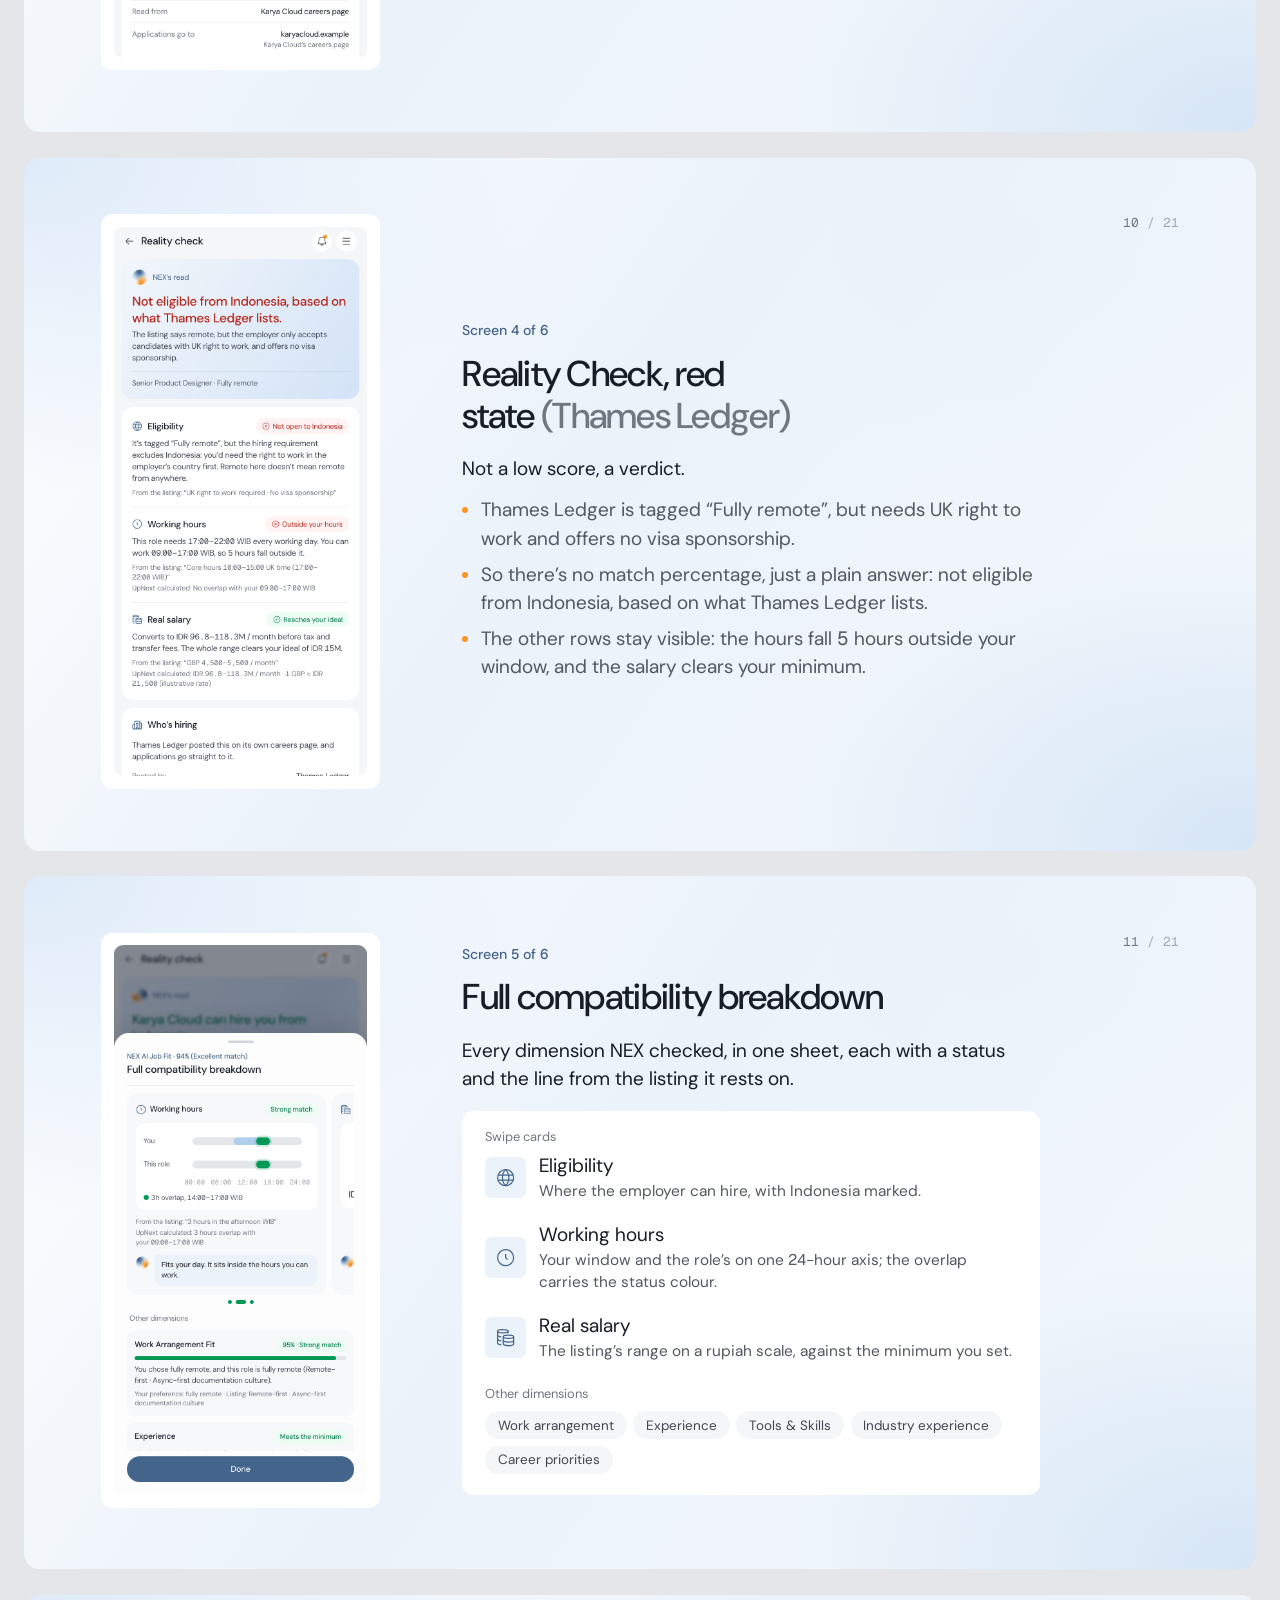
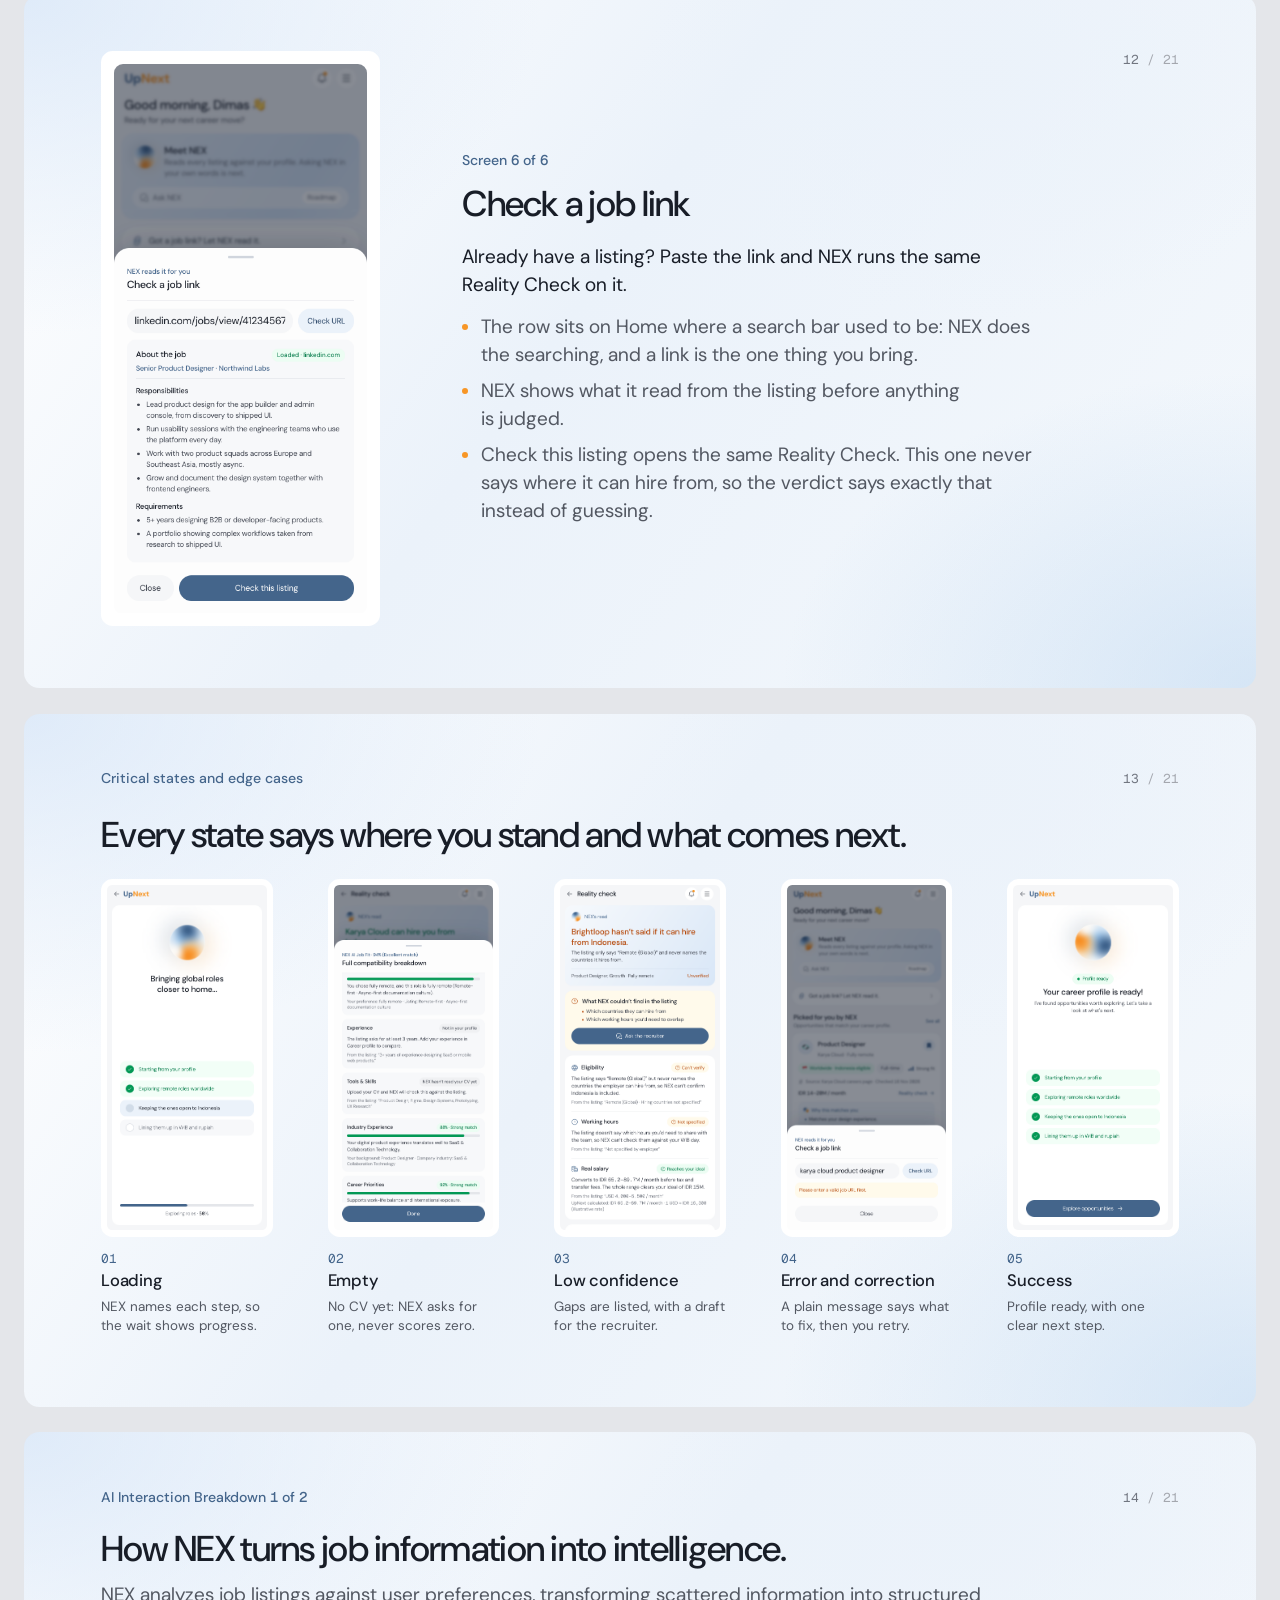
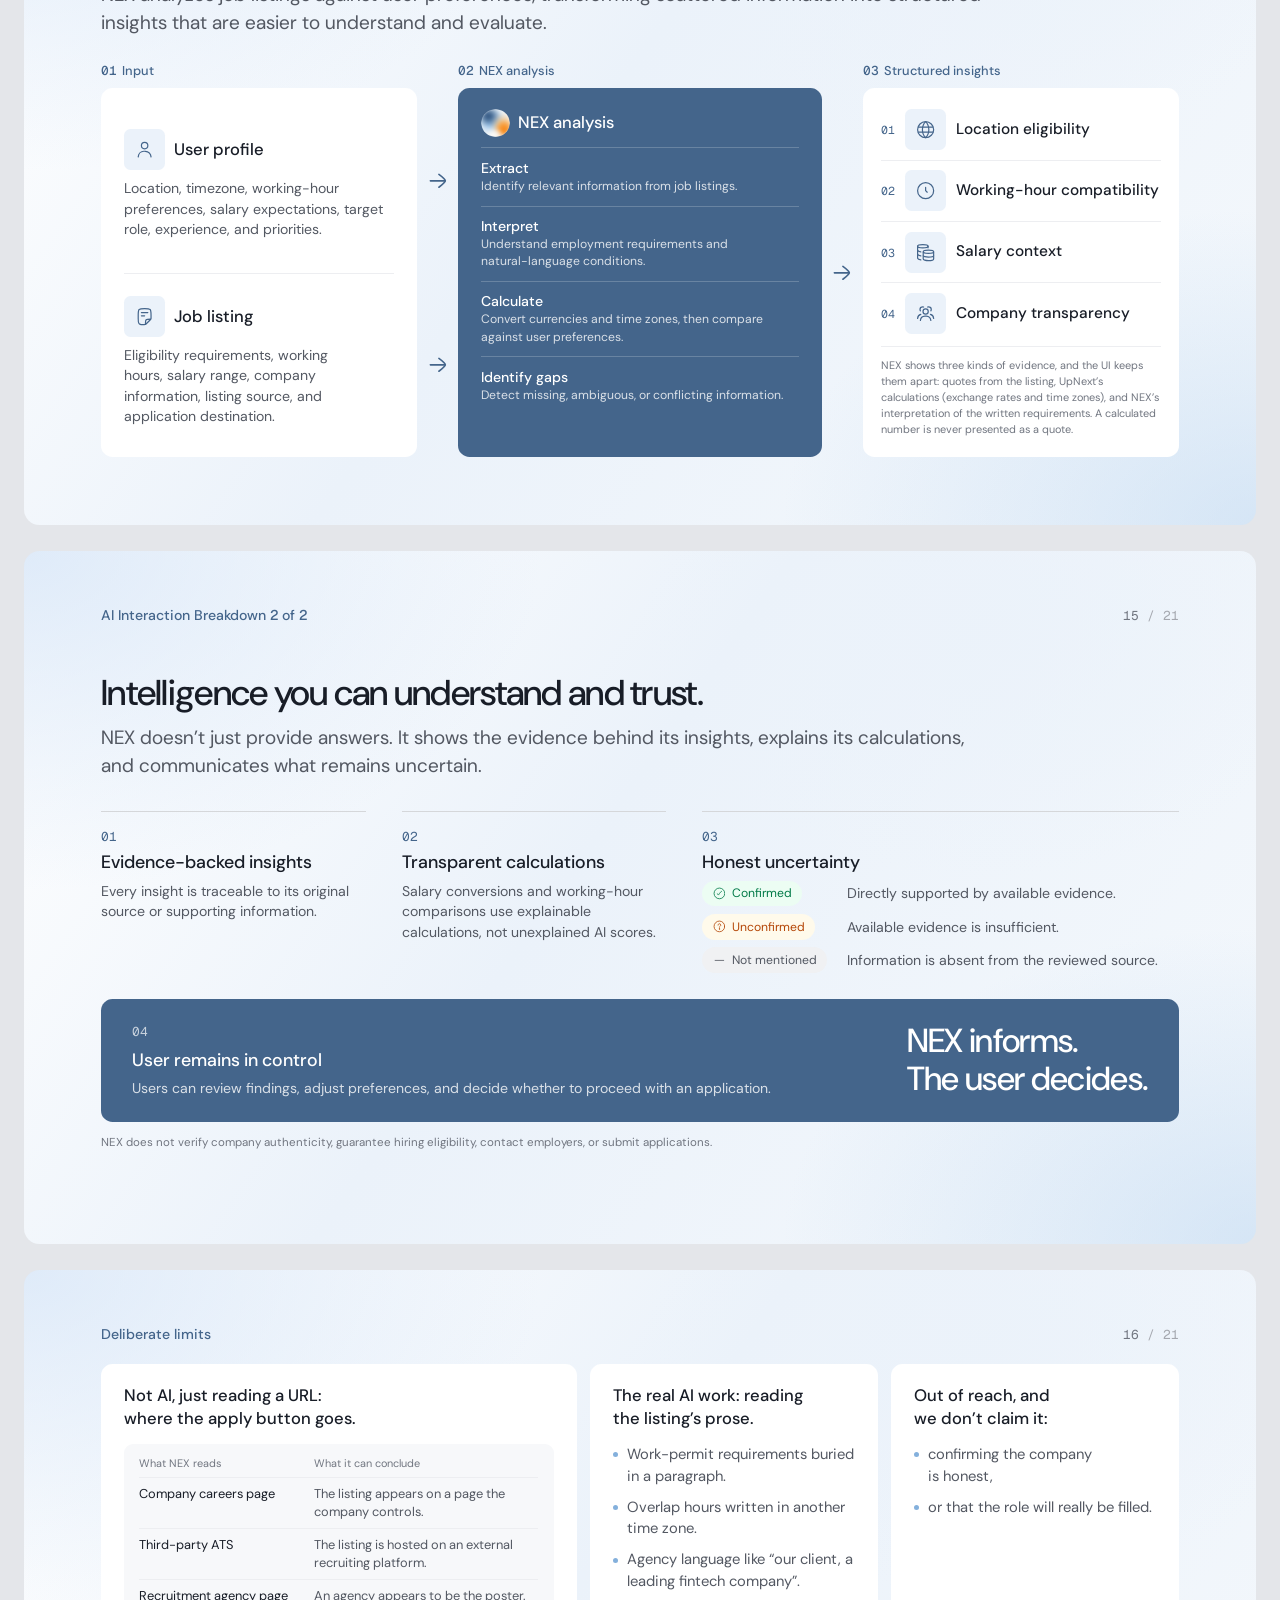
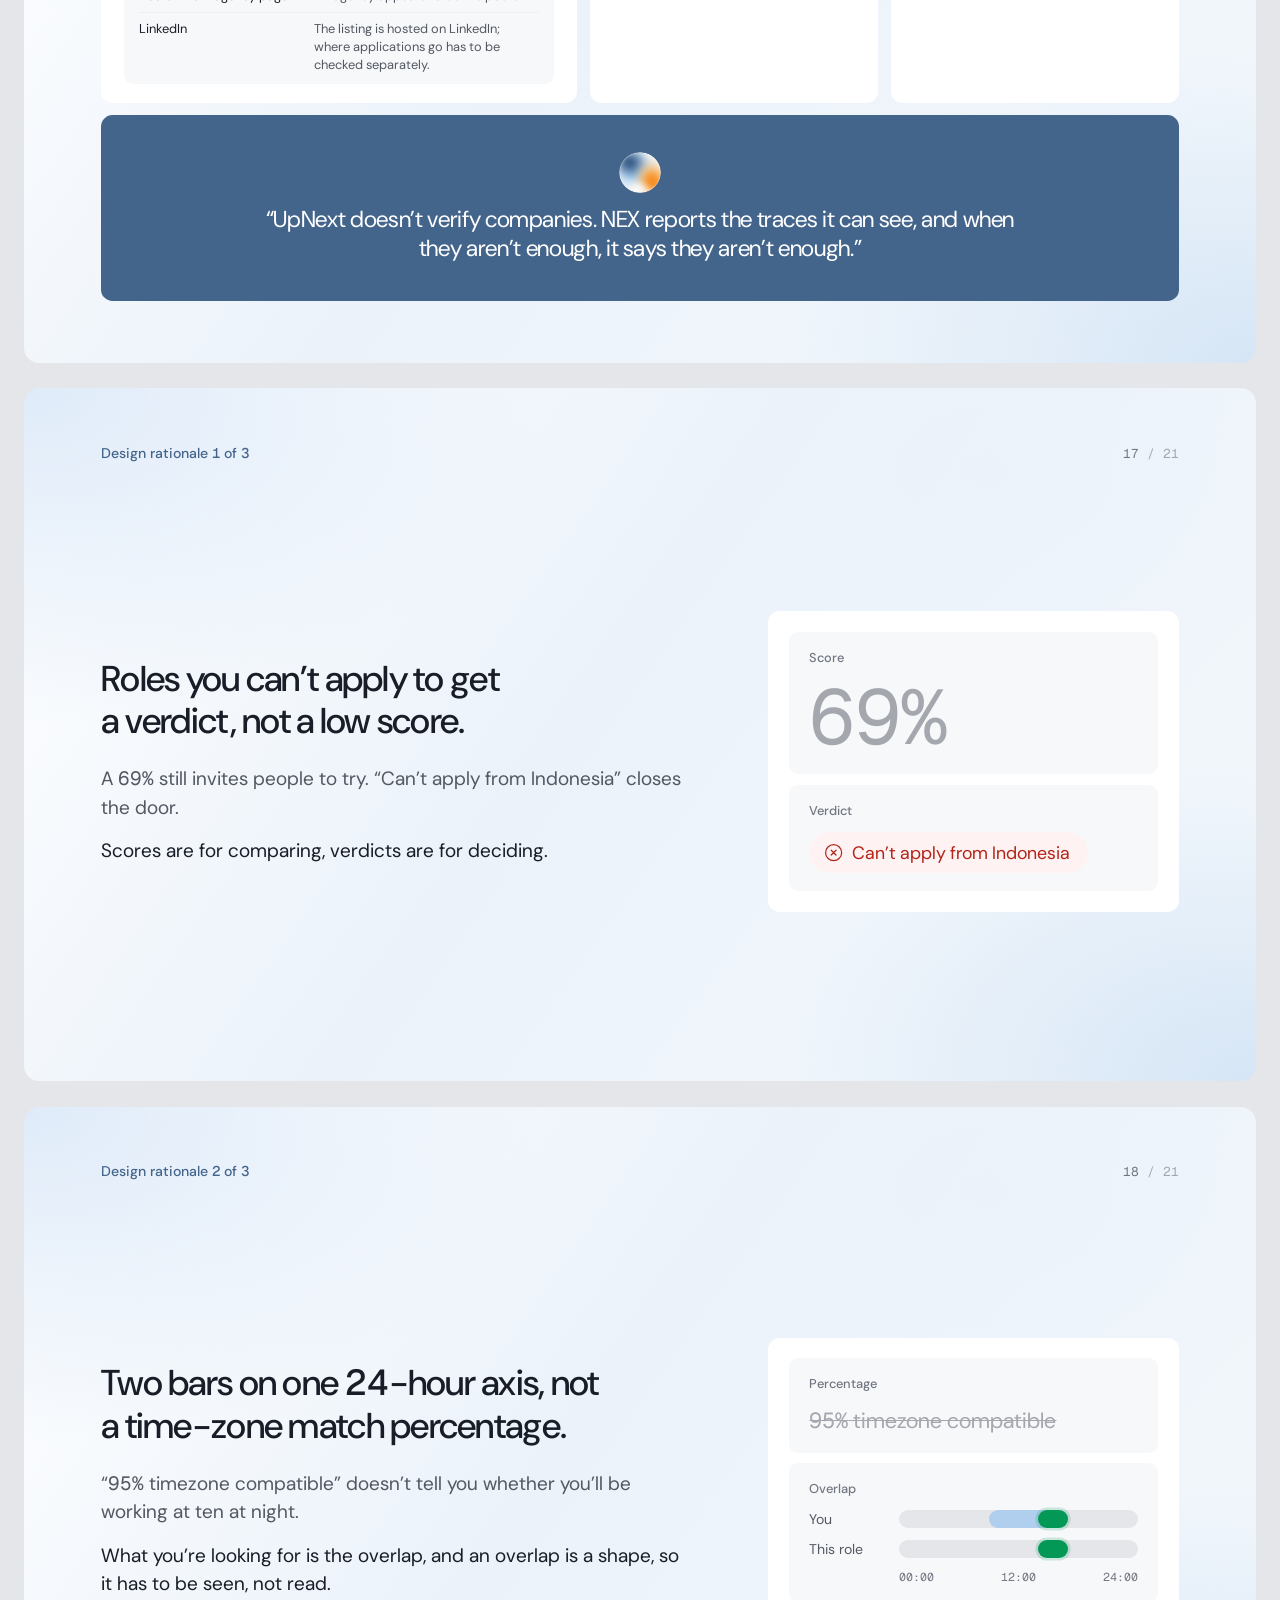
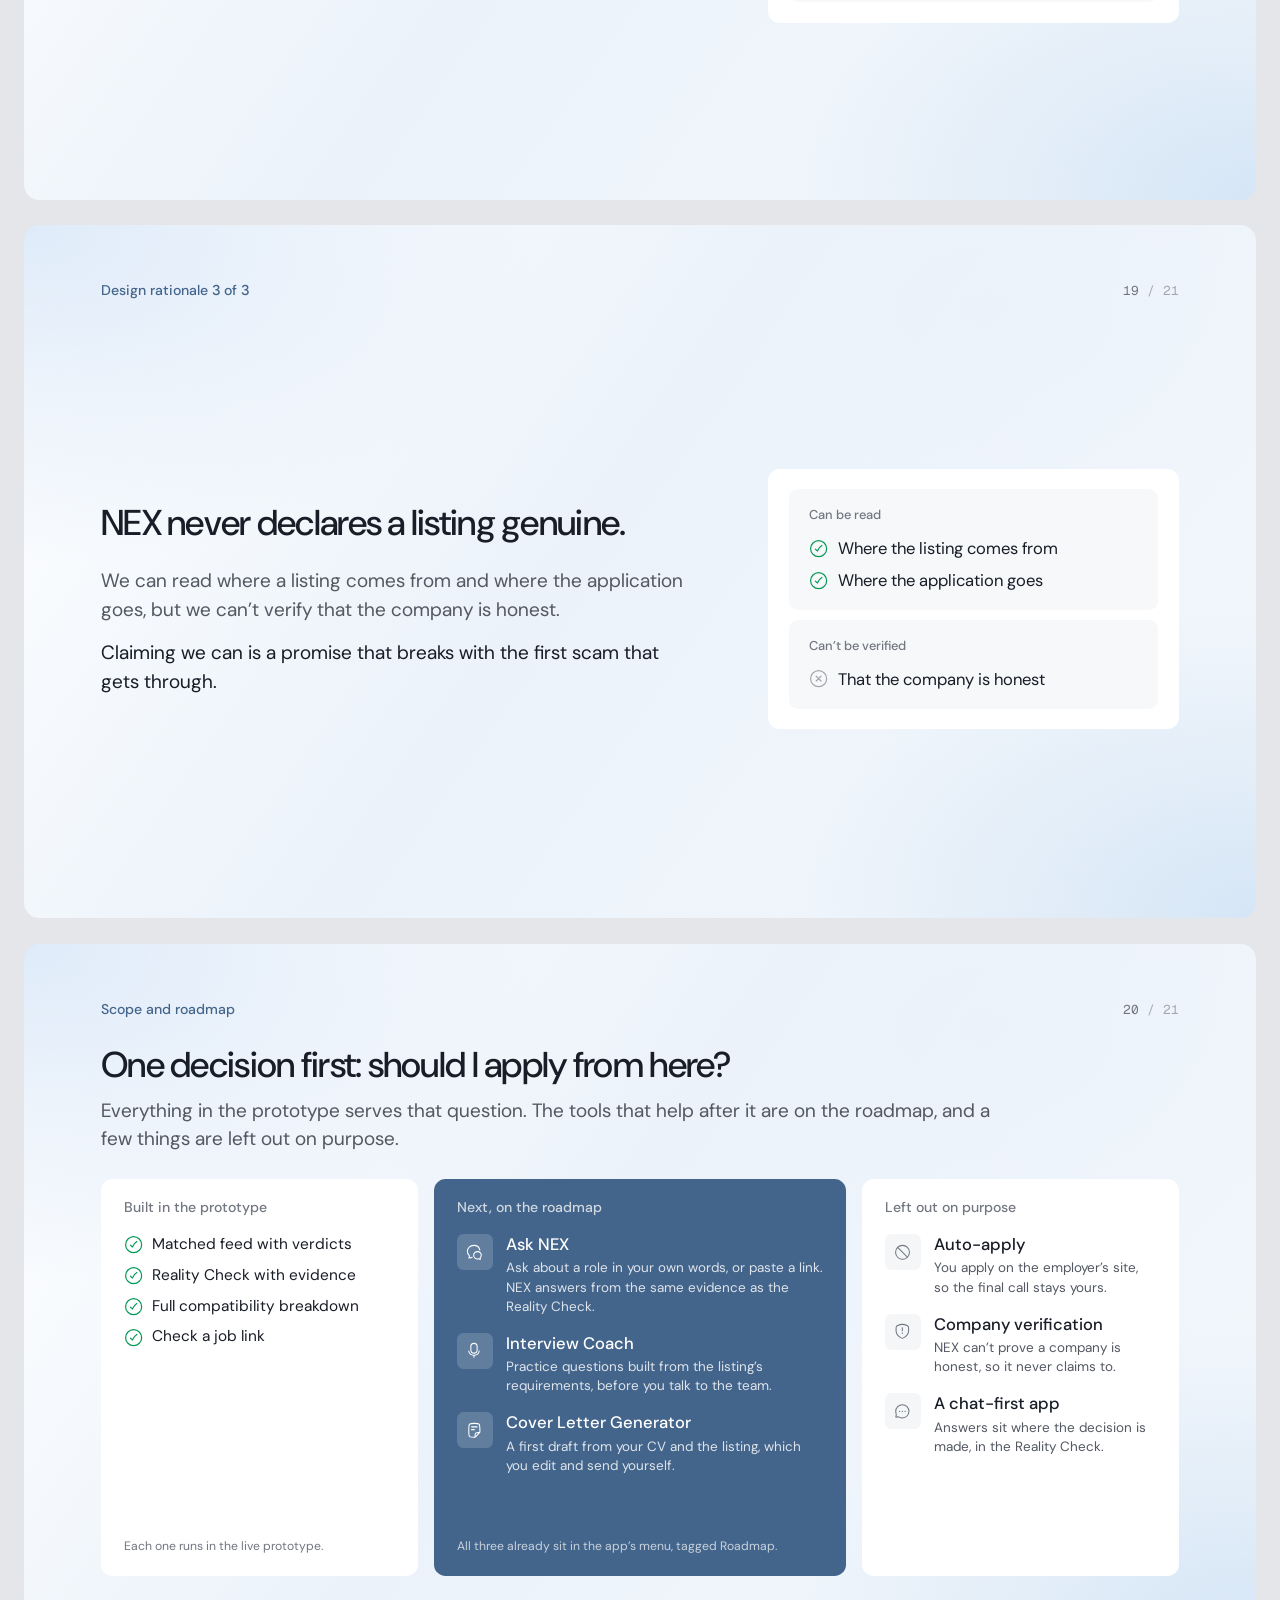
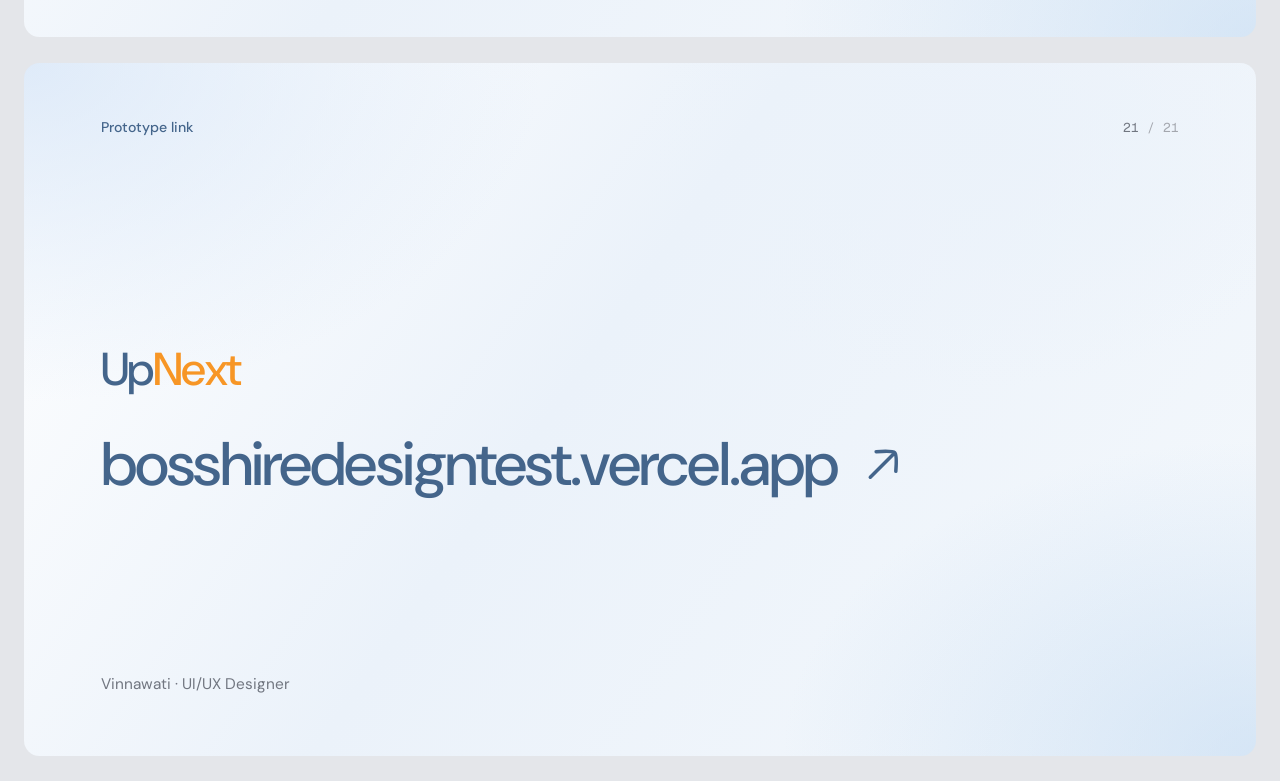
==== commit db158f14: "Deck: HP sampul diperkecil, spacing persona dirapikan, asumsi 01 satu paragraf - Slide 1: HP lebih k" ====
--- a/deck/index.html
+++ b/deck/index.html
@@ -306,10 +306,10 @@
       justify-content: center;
     }
     .s-title .cover img {
-      width: 1300px;
+      width: 940px;
       height: auto;
       margin-right: -40px;
-      transform: translateX(105px);
+      transform: translateX(205px);
     }
     .s-title .byline,
     .s-close .byline {
@@ -325,9 +325,9 @@
     .persona {
       flex: 1;
       min-height: 0;
-      margin-top: 16px;
-      display: grid;
-      grid-template-columns: 460px minmax(0, 1fr);
+      margin-top: 28px;
+      display: grid;
+      grid-template-columns: 412px minmax(0, 1fr);
       gap: 24px;
     }
     .persona-id {
@@ -372,7 +372,7 @@
       display: grid;
       grid-template-columns: repeat(2, minmax(0, 1fr));
       grid-template-rows: auto auto 1fr;
-      gap: 14px 48px;
+      gap: 22px 48px;
     }
     .persona-detail .about {
       grid-column: 1 / -1;
@@ -383,15 +383,22 @@
     }
     .persona-detail .pains {
       grid-column: 1 / -1;
-      padding-top: 12px;
+      padding-top: 20px;
       border-top: 1px solid var(--oa-border);
     }
     .persona-detail .pains ul {
-      columns: 2;
-      column-gap: 48px;
+      padding-left: 0;
+      display: grid;
+      grid-template-columns: repeat(2, minmax(0, 1fr));
+      grid-template-rows: repeat(3, auto);
+      grid-auto-flow: column;
+      gap: 8px 48px;
     }
     .persona-detail .pains li {
-      break-inside: avoid;
+      margin-left: 28px;
+    }
+    .persona-detail .pains li + li {
+      margin-top: 0;
     }
     .persona-detail h3 {
       font-size: 26px;
@@ -406,7 +413,7 @@
       color: var(--oa-text-subtle);
     }
     .persona-detail li + li {
-      margin-top: 4px;
+      margin-top: 8px;
     }
 
     /* ── 04 Information gaps ── */
@@ -1276,8 +1283,7 @@
         <div class="assumptions">
           <div>
             <span class="n font-mono-ds">01</span>
-            <p class="t-body strong">UpNext doesn’t take postings from companies; it reads listings that belong to someone else.</p>
-            <p class="t-body" style="margin-top: 8px">So eligibility data is never guaranteed, and the level of confidence always has to be shown.</p>
+            <p class="t-body strong">UpNext doesn’t take postings from companies; it reads listings that belong to someone else. So eligibility data is never guaranteed, and the level of confidence always has to be shown.</p>
           </div>
           <div>
             <span class="n font-mono-ds">02</span>
